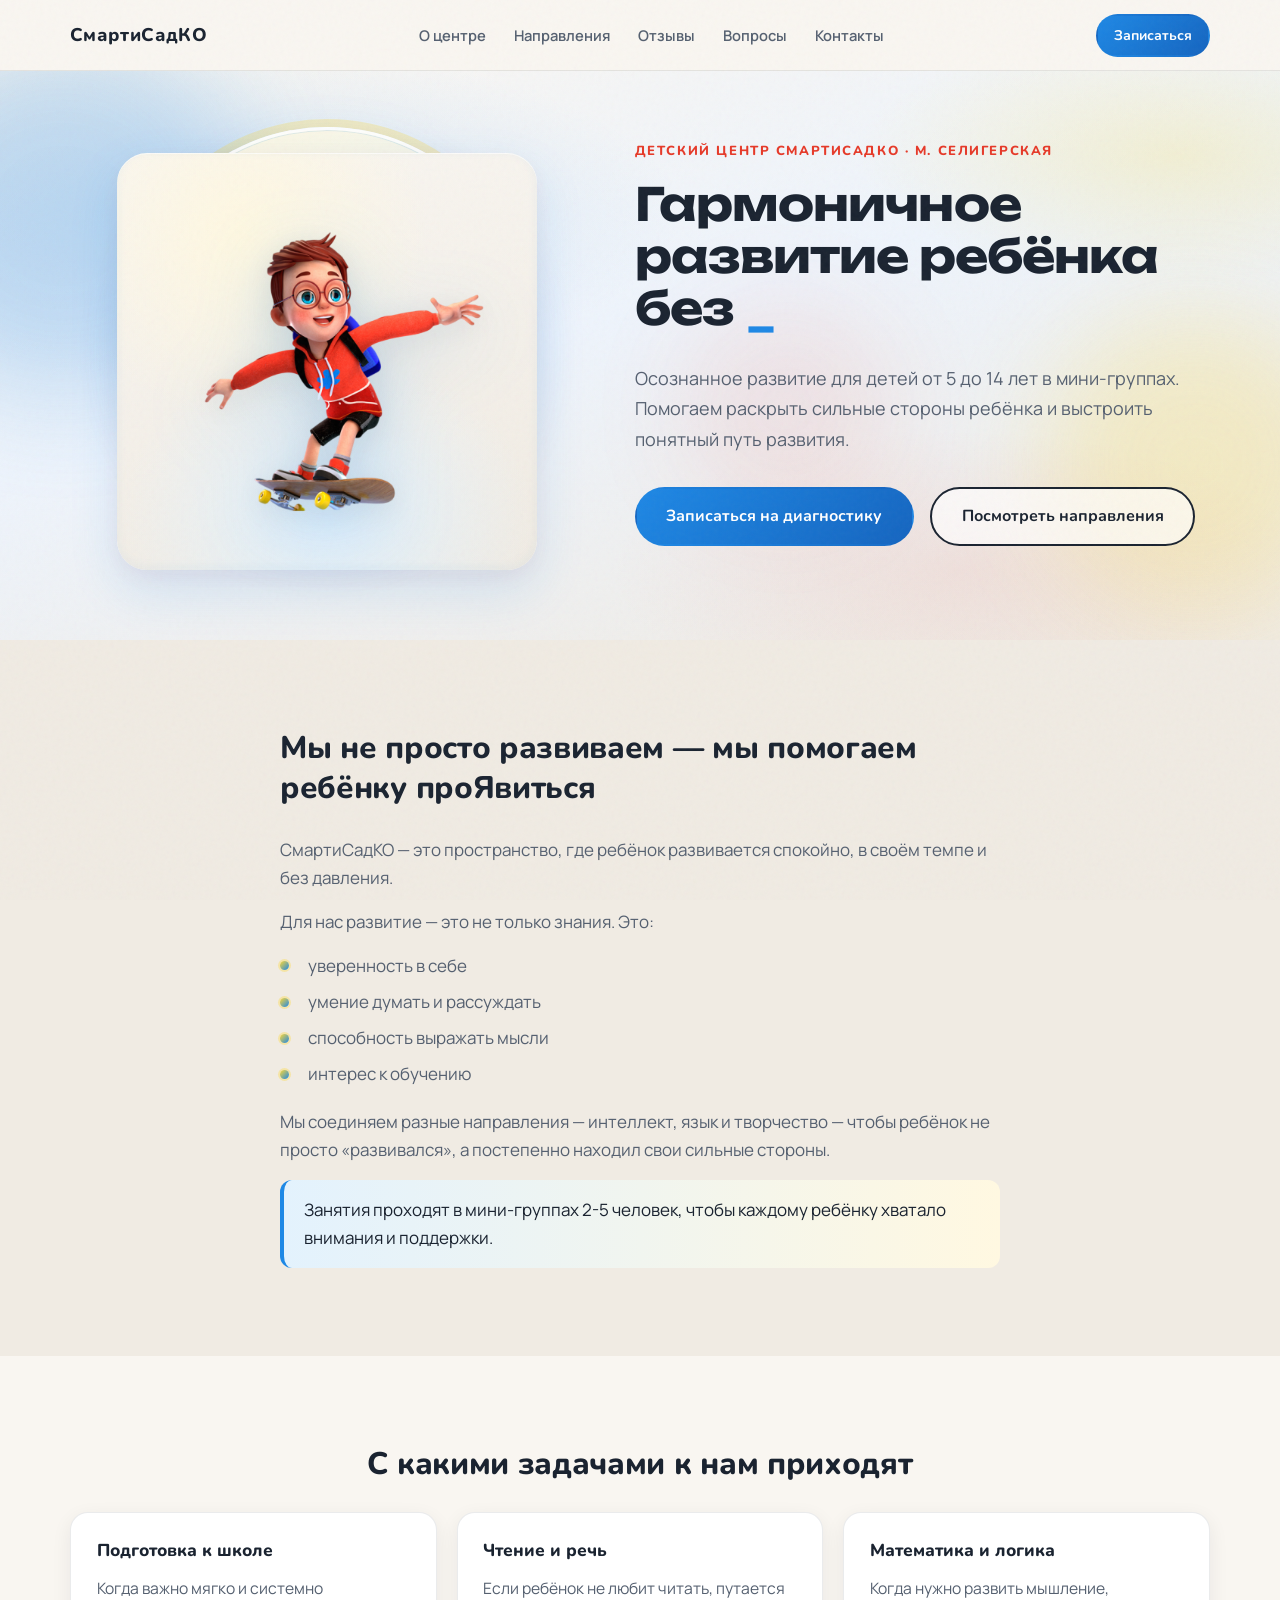
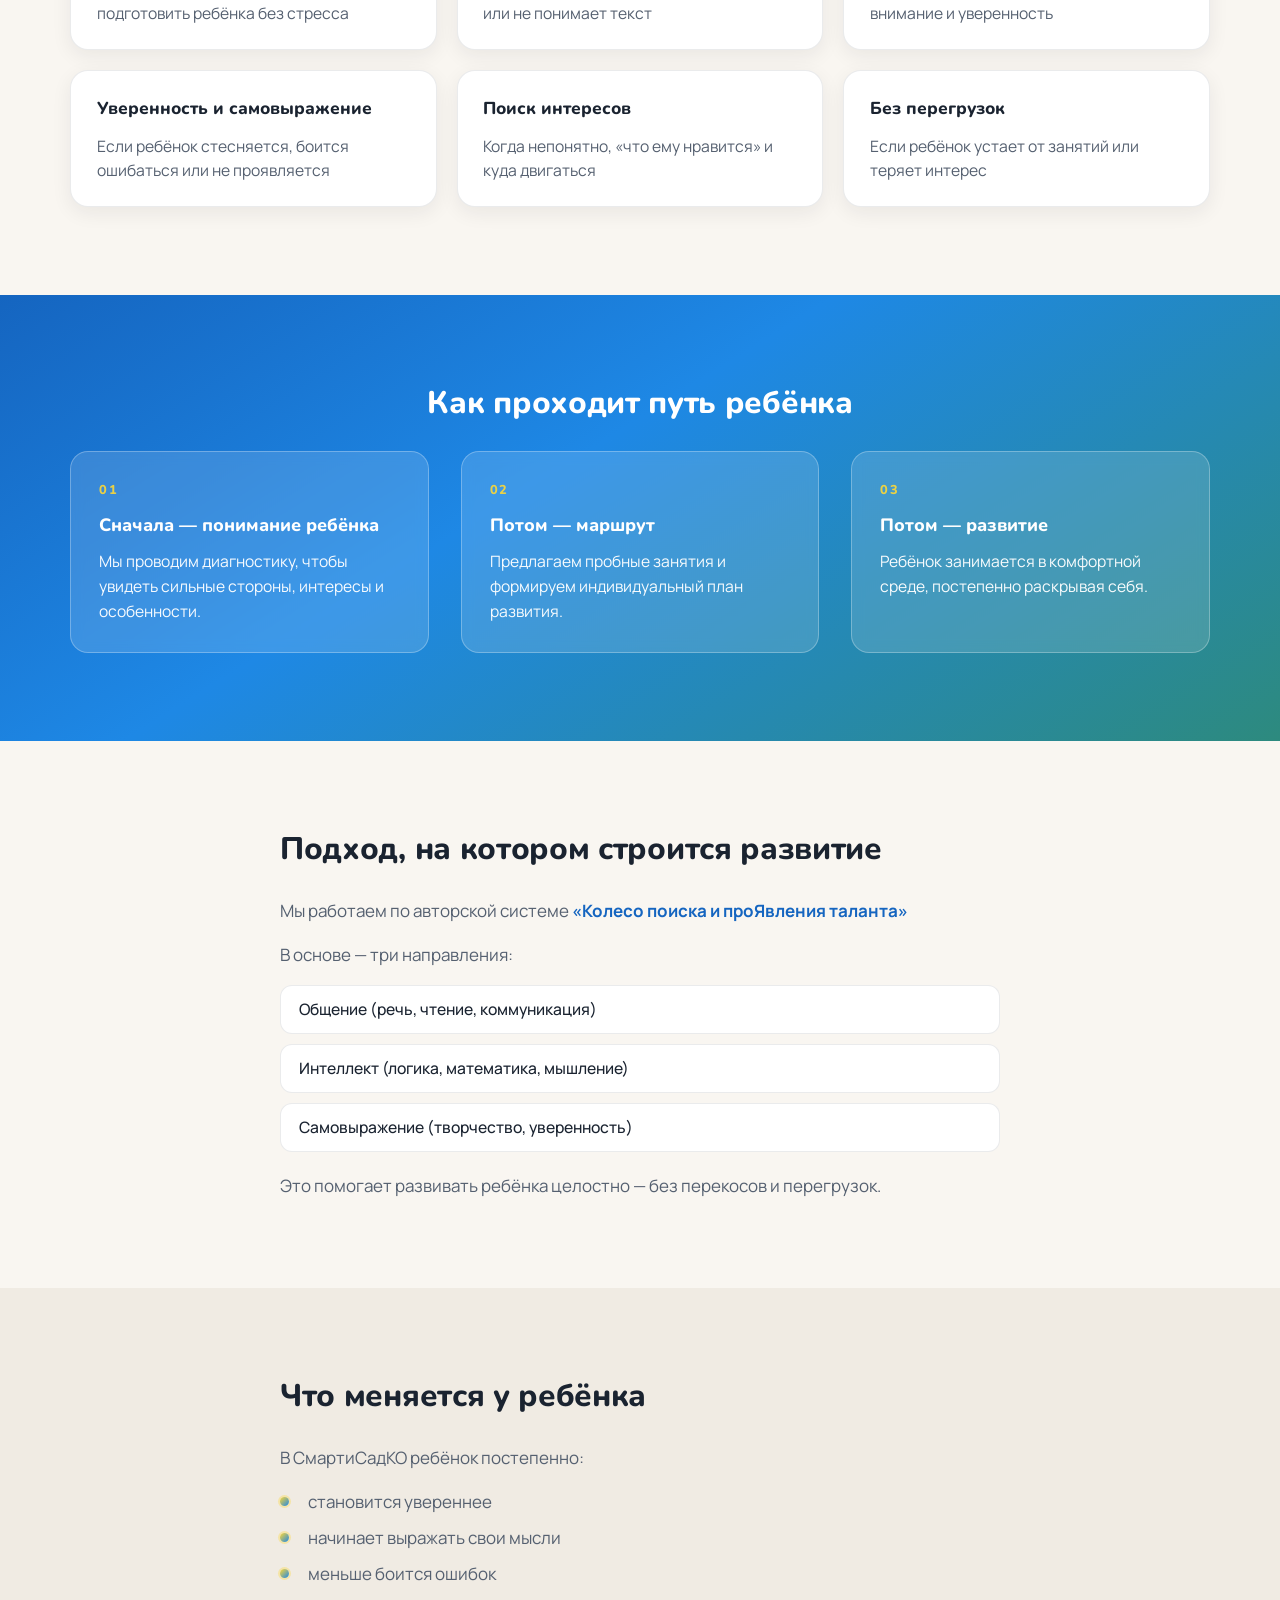
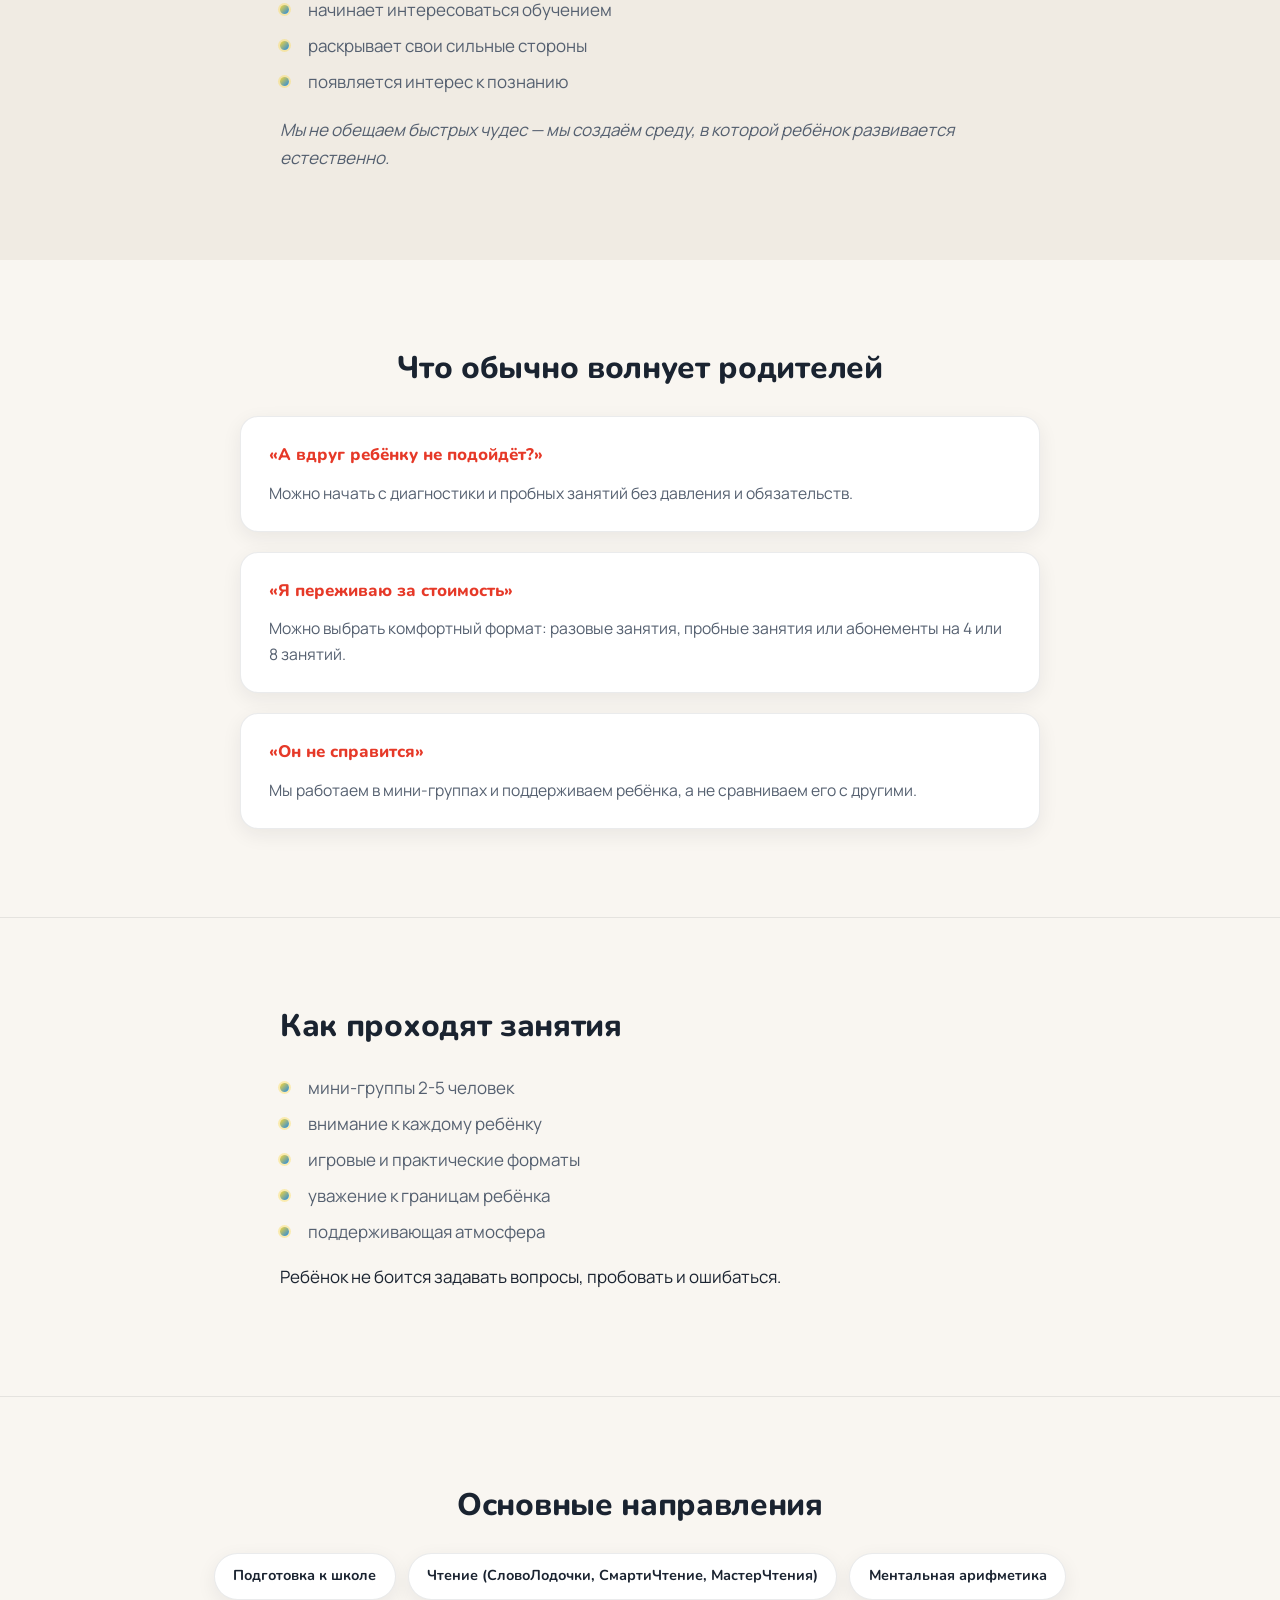
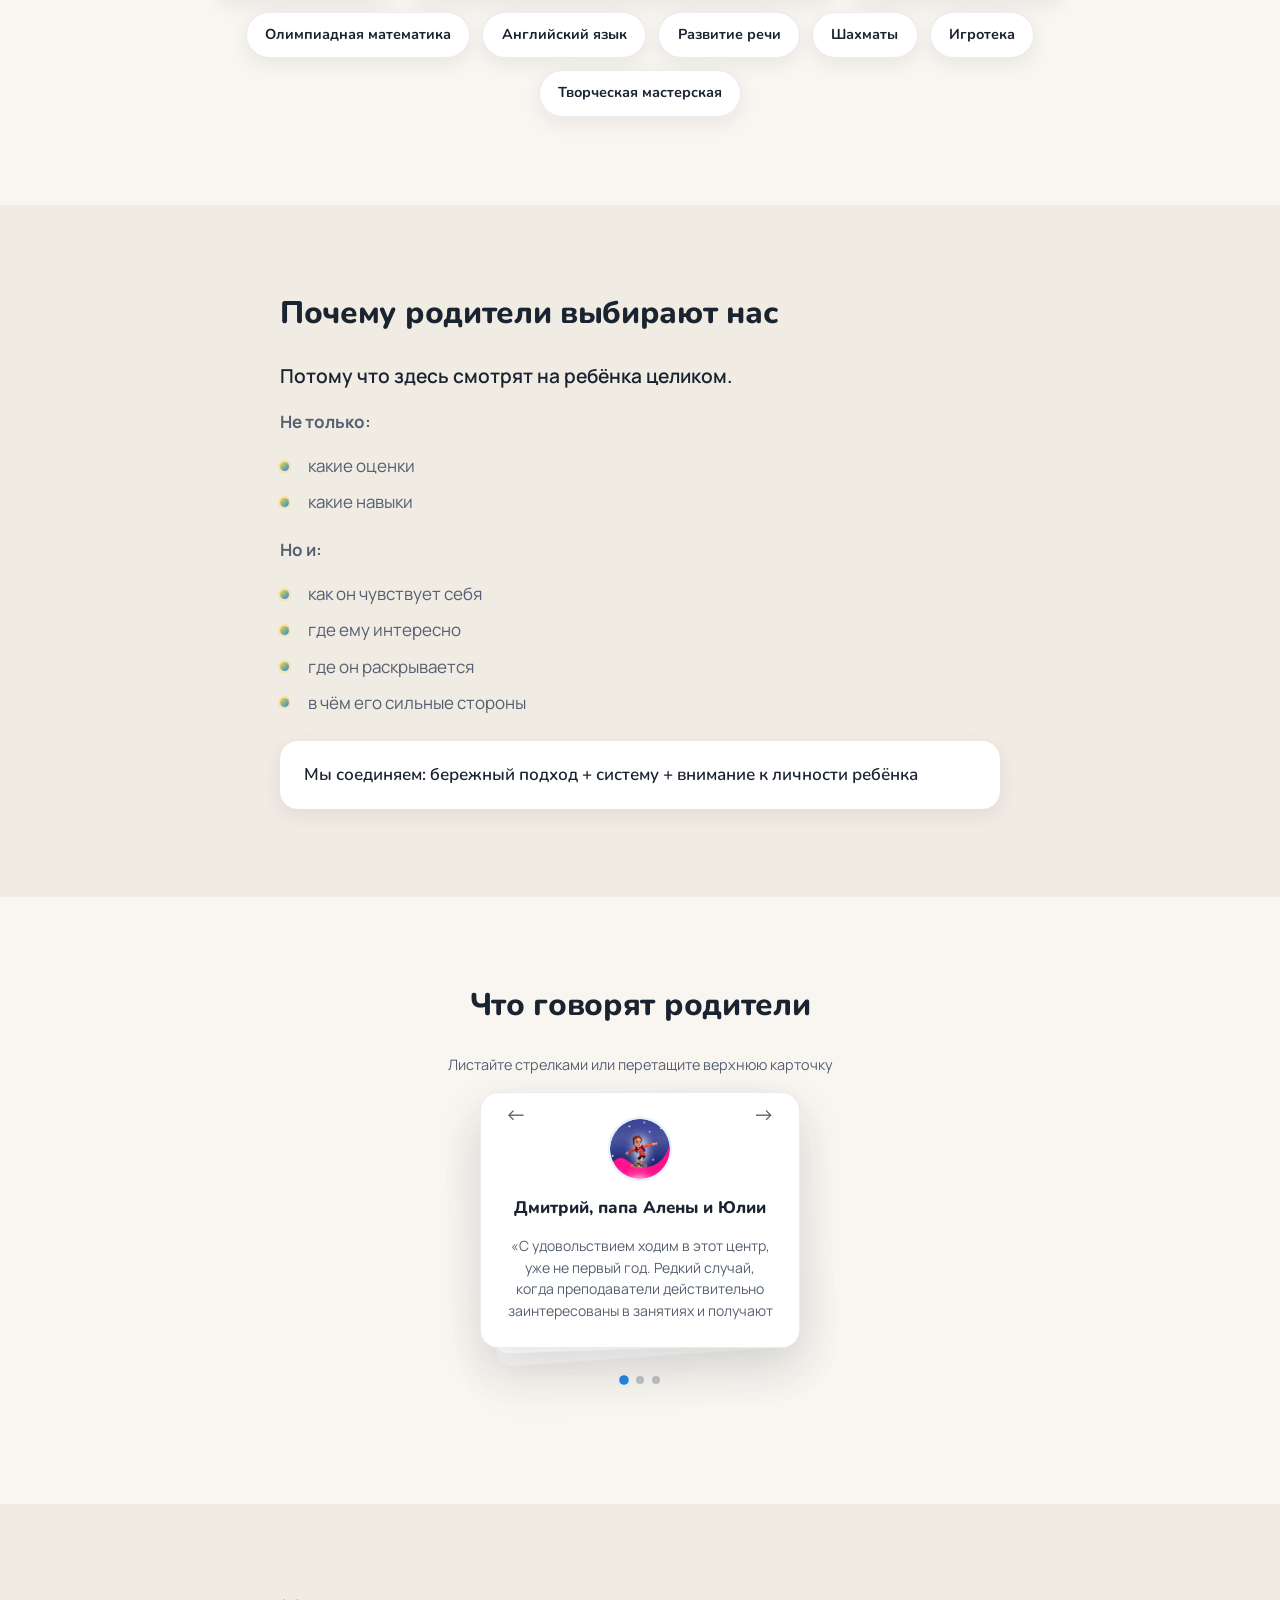
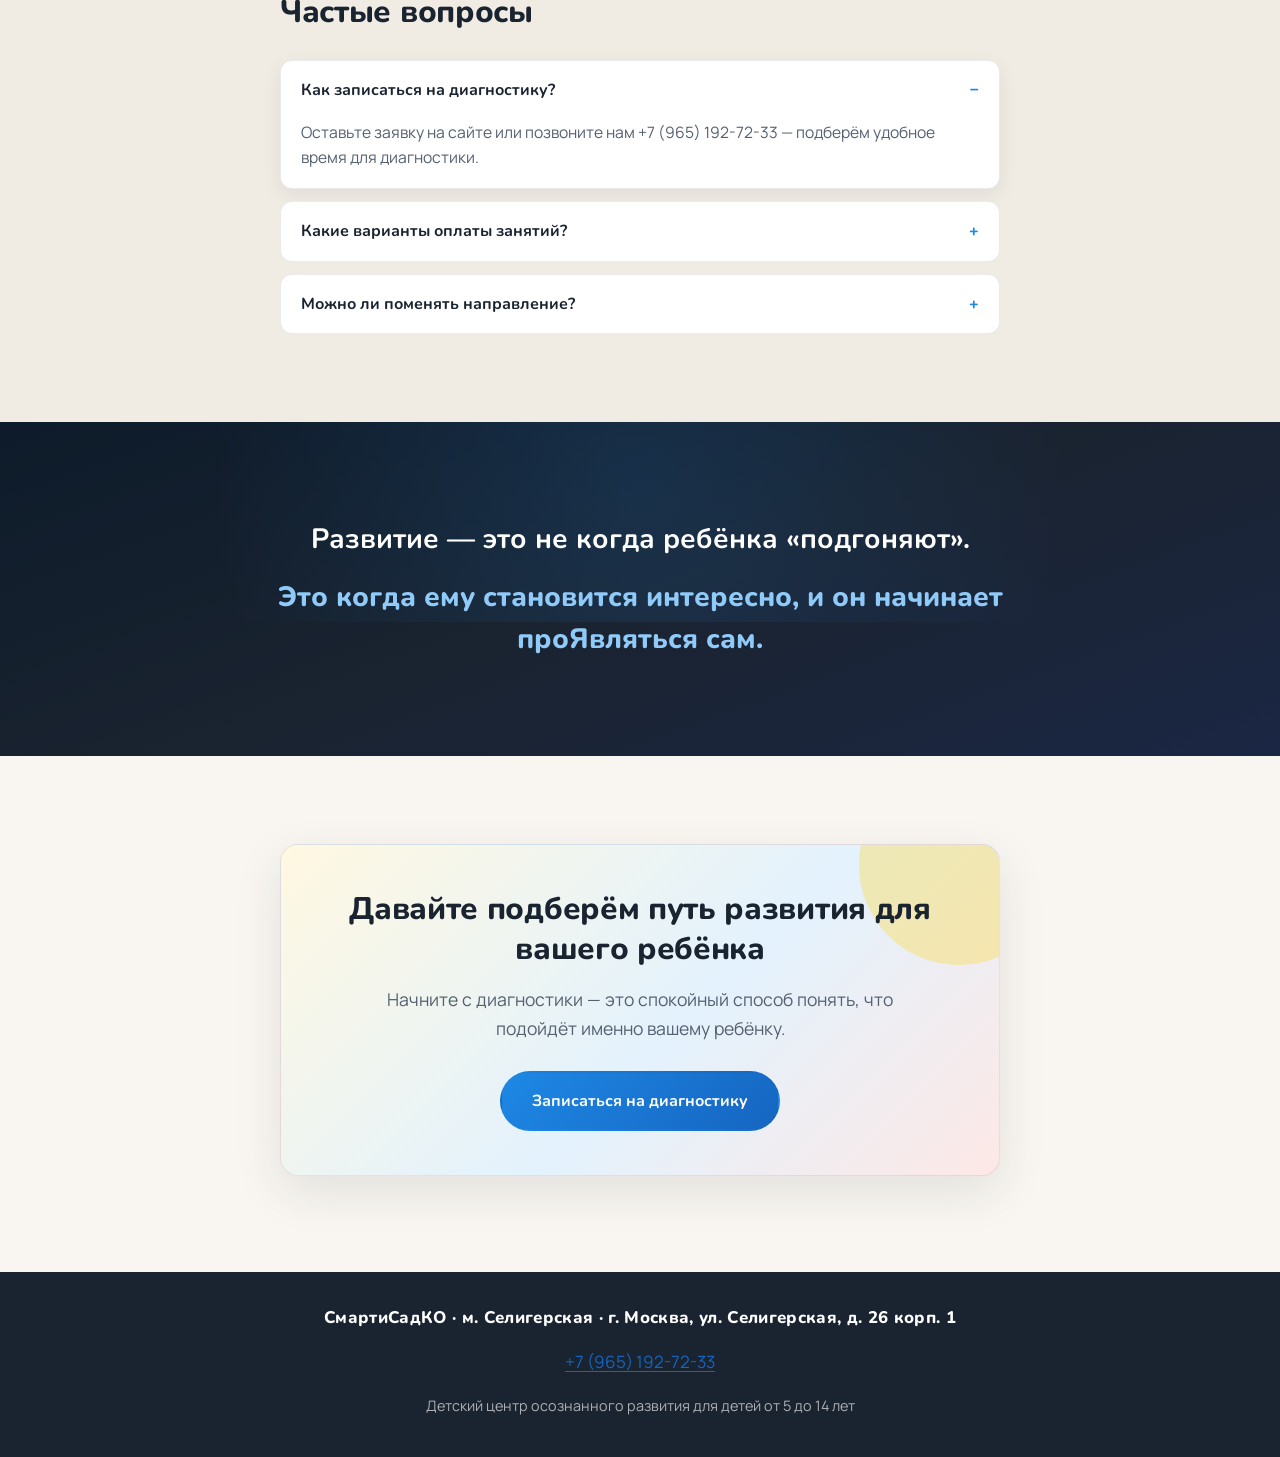
==== index.html @ d65b2297 "убрала курсор, заменила группы 2-5, дети 5-14, бегущую строку, доб телефон" ====
<!DOCTYPE html>
<html lang="ru">
<head>
  <meta charset="UTF-8">
  <meta name="viewport" content="width=device-width, initial-scale=1.0">
  <title>СмартиСадКО — детский центр м. Селигерская +7 (965) 192-72-33</title>
  <meta name="description" content="Гармоничное развитие ребёнка без перегрузок. Детский центр СмартиСадКО для детей от 5 до 14 лет.">
  <link rel="preconnect" href="https://fonts.googleapis.com">
  <link rel="preconnect" href="https://fonts.gstatic.com" crossorigin>
  <link href="https://fonts.googleapis.com/css2?family=Manrope:wght@400;500;600;700&family=Nunito:wght@600;700;800&family=Unbounded:wght@500;600;700&display=swap" rel="stylesheet">
  <link rel="stylesheet" href="styles.css">
</head>
<body>
  <header class="site-header">
    <div class="container header-inner">
      <a class="logo" href="#">СмартиСадКО</a>
      <nav class="nav" aria-label="Основная навигация">
        <a href="#about">О центре</a>
        <a href="#directions">Направления</a>
        <a href="#reviews">Отзывы</a>
        <a href="#faq">Вопросы</a>
        <a href="#contacts">Контакты</a>
      </nav>
      <a class="btn btn--small btn--primary" href="#cta">Записаться</a>
    </div>
  </header>

  <main>
    <!-- 1. Первый экран -->
    <section class="hero" id="top">
      <div class="hero__bg" aria-hidden="true">
        <span class="hero__mesh"></span>
        <span class="hero__blob hero__blob--1"></span>
        <span class="hero__blob hero__blob--2"></span>
        <span class="hero__blob hero__blob--3"></span>
      </div>
      <div class="container hero__grid">
        <div class="hero__content">
          <p class="eyebrow hero__anim" data-anim style="--d: 0ms">Детский центр СмартиСадКО · м. Селигерская</p>
          <h1
            class="hero__title"
            aria-label="Гармоничное развитие ребёнка без перегрузок. Осознанное развитие для детей в мини-группах.">
            <span id="hero-typewriter" class="text-type" aria-hidden="true"></span><span
              id="hero-typewriter-cursor"
              class="text-type__cursor"
              aria-hidden="true">_</span>
            <noscript>Гармоничное развитие ребёнка без перегрузок</noscript>
          </h1>
          <p class="hero__lead hero__anim" data-anim style="--d: 180ms">Осознанное развитие для детей от 5 до 14 лет в мини-группах.<br>Помогаем раскрыть сильные стороны ребёнка и выстроить понятный путь развития.</p>
          <div class="hero__actions hero__anim" data-anim style="--d: 270ms">
            <a class="btn btn--primary btn--large" href="#cta">Записаться на диагностику</a>
            <a class="btn btn--outline btn--large" href="#directions">Посмотреть направления</a>
          </div>
        </div>
        <figure class="hero__figure" aria-label="Персонаж СмартиСадКО">
          <div class="hero__figure-ring" aria-hidden="true"></div>
          <div class="hero__figure-inner">
            <div class="hero__img-shell">
              <img
                class="hero__img hero__img--photoroom"
                src="Frame 143-Photoroom.png"
                alt="СмартиСадКО: персонаж на скейтборде"
                width="1024"
                height="1024"
                loading="eager"
                decoding="async">
            </div>
          </div>
        </figure>
      </div>
    </section>

    <!-- 2. О центре -->
    <section class="section section--soft reveal" id="about" data-reveal>
      <div class="container narrow">
        <h2 class="section__title">Мы не просто развиваем — мы помогаем ребёнку проЯвиться</h2>
        <div class="prose">
          <p>СмартиСадКО — это пространство, где ребёнок развивается спокойно, в своём темпе и без давления.</p>
          <p>Для нас развитие — это не только знания. Это:</p>
          <ul class="list-check">
            <li>уверенность в себе</li>
            <li>умение думать и рассуждать</li>
            <li>способность выражать мысли</li>
            <li>интерес к обучению</li>
          </ul>
          <p>Мы соединяем разные направления — интеллект, язык и творчество — чтобы ребёнок не просто «развивался», а постепенно находил свои сильные стороны.</p>
          <p class="highlight-line">Занятия проходят в мини-группах 2-5 человек, чтобы каждому ребёнку хватало внимания и поддержки.</p>
        </div>
      </div>
    </section>

    <!-- 3. С чем помогаем -->
    <section class="section reveal" id="help" data-reveal>
      <div class="container">
        <h2 class="section__title section__title--center">С какими задачами к нам приходят</h2>
        <div class="cards-grid">
          <article class="card">
            <h3 class="card__title">Подготовка к школе</h3>
            <p class="card__text">Когда важно мягко и системно подготовить ребёнка без стресса</p>
          </article>
          <article class="card">
            <h3 class="card__title">Чтение и речь</h3>
            <p class="card__text">Если ребёнок не любит читать, путается или не понимает текст</p>
          </article>
          <article class="card">
            <h3 class="card__title">Математика и логика</h3>
            <p class="card__text">Когда нужно развить мышление, внимание и уверенность</p>
          </article>
          <article class="card">
            <h3 class="card__title">Уверенность и самовыражение</h3>
            <p class="card__text">Если ребёнок стесняется, боится ошибаться или не проявляется</p>
          </article>
          <article class="card">
            <h3 class="card__title">Поиск интересов</h3>
            <p class="card__text">Когда непонятно, «что ему нравится» и куда двигаться</p>
          </article>
          <article class="card">
            <h3 class="card__title">Без перегрузок</h3>
            <p class="card__text">Если ребёнок устает от занятий или теряет интерес</p>
          </article>
        </div>
      </div>
    </section>

    <!-- 4. Как работаем -->
    <section class="section section--accent reveal" id="process" data-reveal>
      <div class="container">
        <h2 class="section__title section__title--center section__title--light">Как проходит путь ребёнка</h2>
        <ol class="steps">
          <li class="step">
            <span class="step__num">01</span>
            <h3 class="step__title">Сначала — понимание ребёнка</h3>
            <p class="step__text">Мы проводим диагностику, чтобы увидеть сильные стороны, интересы и особенности.</p>
          </li>
          <li class="step">
            <span class="step__num">02</span>
            <h3 class="step__title">Потом — маршрут</h3>
            <p class="step__text">Предлагаем пробные занятия и формируем индивидуальный план развития.</p>
          </li>
          <li class="step">
            <span class="step__num">03</span>
            <h3 class="step__title">Потом — развитие</h3>
            <p class="step__text">Ребёнок занимается в комфортной среде, постепенно раскрывая себя.</p>
          </li>
        </ol>
      </div>
    </section>

    <!-- 5. Метод -->
    <section class="section reveal" id="method" data-reveal>
      <div class="container narrow">
        <h2 class="section__title">Подход, на котором строится развитие</h2>
        <div class="prose">
          <p>Мы работаем по авторской системе <strong class="brand-term">«Колесо поиска и проЯвления таланта»</strong></p>
          <p>В основе — три направления:</p>
          <ul class="list-pill">
            <li>Общение (речь, чтение, коммуникация)</li>
            <li>Интеллект (логика, математика, мышление)</li>
            <li>Самовыражение (творчество, уверенность)</li>
          </ul>
          <p>Это помогает развивать ребёнка целостно — без перекосов и перегрузок.</p>
        </div>
      </div>
    </section>

    <!-- 6. Результаты -->
    <section class="section section--soft reveal" id="results" data-reveal>
      <div class="container narrow">
        <h2 class="section__title">Что меняется у ребёнка</h2>
        <div class="prose">
          <p>В СмартиСадКО ребёнок постепенно:</p>
          <ul class="list-check">
            <li>становится увереннее</li>
            <li>начинает выражать свои мысли</li>
            <li>меньше боится ошибок</li>
            <li>начинает интересоваться обучением</li>
            <li>раскрывает свои сильные стороны</li>
            <li>появляется интерес к познанию</li>
          </ul>
          <p class="muted">Мы не обещаем быстрых чудес — мы создаём среду, в которой ребёнок развивается естественно.</p>
        </div>
      </div>
    </section>

    <!-- 7. Сомнения -->
    <section class="section reveal" id="doubts" data-reveal>
      <div class="container">
        <h2 class="section__title section__title--center">Что обычно волнует родителей</h2>
        <div class="qa-grid">
          <div class="qa-item">
            <h3 class="qa-item__q">«А вдруг ребёнку не подойдёт?»</h3>
            <p class="qa-item__a">Можно начать с диагностики и пробных занятий без давления и обязательств.</p>
          </div>
          <div class="qa-item">
            <h3 class="qa-item__q">«Я переживаю за стоимость»</h3>
            <p class="qa-item__a">Можно выбрать комфортный формат: разовые занятия, пробные занятия или абонементы на 4 или 8 занятий.</p>
          </div>
          <div class="qa-item">
            <h3 class="qa-item__q">«Он не справится»</h3>
            <p class="qa-item__a">Мы работаем в мини-группах и поддерживаем ребёнка, а не сравниваем его с другими.</p>
          </div>
        </div>
      </div>
    </section>

    <!-- 8. Формат занятий -->
    <section class="section section--bordered reveal" id="format" data-reveal>
      <div class="container narrow">
        <h2 class="section__title">Как проходят занятия</h2>
        <ul class="list-check list-check--inline">
          <li>мини-группы 2-5 человек</li>
          <li>внимание к каждому ребёнку</li>
          <li>игровые и практические форматы</li>
          <li>уважение к границам ребёнка</li>
          <li>поддерживающая атмосфера</li>
        </ul>
        <p class="prose">Ребёнок не боится задавать вопросы, пробовать и ошибаться.</p>
      </div>
    </section>

    <!-- 9. Направления -->
    <section class="section reveal" id="directions" data-reveal>
      <div class="container">
        <h2 class="section__title section__title--center">Основные направления</h2>
        <div class="tags-grid">
          <button type="button" class="tag" data-direction="prep-school">Подготовка к школе</button>
          <button type="button" class="tag" data-direction="reading">Чтение (СловоЛодочки, СмартиЧтение, МастерЧтения)</button>
          <button type="button" class="tag" data-direction="mental-math">Ментальная арифметика</button>
          <button type="button" class="tag" data-direction="olympiad-math">Олимпиадная математика</button>
          <button type="button" class="tag" data-direction="english">Английский язык</button>
          <button type="button" class="tag" data-direction="speech">Развитие речи</button>
          <button type="button" class="tag" data-direction="chess">Шахматы</button>
          <button type="button" class="tag" data-direction="games">Игротека</button>
          <button type="button" class="tag" data-direction="creative">Творческая мастерская</button>
        </div>
      </div>
    </section>

    <!-- 10. Почему мы -->
    <section class="section section--soft reveal" id="why" data-reveal>
      <div class="container narrow">
        <h2 class="section__title">Почему родители выбирают нас</h2>
        <div class="prose">
          <p class="lead">Потому что здесь смотрят на ребёнка целиком.</p>
          <p><strong>Не только:</strong></p>
          <ul class="list-check">
            <li>какие оценки</li>
            <li>какие навыки</li>
          </ul>
          <p><strong>Но и:</strong></p>
          <ul class="list-check">
            <li>как он чувствует себя</li>
            <li>где ему интересно</li>
            <li>где он раскрывается</li>
            <li>в чём его сильные стороны</li>
          </ul>
          <p class="highlight-box">Мы соединяем: бережный подход + систему + внимание к личности ребёнка</p>
        </div>
      </div>
    </section>

    <!-- 11. Отзывы (карусель в стиле TestimonialCarousel) -->
    <section class="section reveal" id="reviews" data-reveal>
      <div class="container">
        <h2 class="section__title section__title--center">Что говорят родители</h2>
        <div class="tc-root" data-reviews-carousel></div>
      </div>
    </section>

    <!-- 12. FAQ -->
    <section class="section section--soft reveal" id="faq" data-reveal>
      <div class="container narrow">
        <h2 class="section__title">Частые вопросы</h2>
        <div class="faq-list">
          <details class="faq-item" open>
            <summary class="faq-item__q">Как записаться на диагностику?</summary>
            <p class="faq-item__a">Оставьте заявку на сайте или позвоните нам +7 (965) 192-72-33 — подберём удобное время для диагностики.</p>
          </details>
          <details class="faq-item">
            <summary class="faq-item__q">Какие варианты оплаты занятий?</summary>
            <p class="faq-item__a">Мы предлагаем гибкие варианты оплаты: абонементы на 4 или 8 занятий, пробные занятия и разовые уроки. Вы можете выбрать тот формат, который подходит именно вам.</p>
          </details>
          <details class="faq-item">
            <summary class="faq-item__q">Можно ли поменять направление?</summary>
            <p class="faq-item__a">Да, мы корректируем маршрут по мере развития ребёнка.</p>
          </details>
        </div>
      </div>
    </section>

    <!-- 13. Манифест -->
    <section class="manifest reveal" aria-labelledby="manifest-title" data-reveal>
      <div class="container manifest__inner">
        <p id="manifest-title" class="manifest__text">Развитие — это не когда ребёнка «подгоняют».<br><span class="manifest__accent">Это когда ему становится интересно, и он начинает проЯвляться сам.</span></p>
      </div>
    </section>

    <!-- 14. Финальный CTA -->
    <section class="section cta-section reveal" id="cta" data-reveal>
      <div class="container narrow cta-section__box">
        <h2 class="section__title">Давайте подберём путь развития для вашего ребёнка</h2>
        <p class="cta-section__text">Начните с диагностики — это спокойный способ понять, что подойдёт именно вашему ребёнку.</p>
        <a class="btn btn--primary btn--large" href="#top">Записаться на диагностику</a>
      </div>
    </section>
  </main>

  <div id="direction-modal" class="direction-modal" hidden aria-hidden="true">
    <div class="direction-modal__backdrop" data-direction-modal-backdrop tabindex="-1" aria-hidden="true"></div>
    <div class="direction-modal__panel" role="dialog" aria-modal="true" aria-labelledby="direction-modal-title">
      <button type="button" class="direction-modal__close" data-direction-modal-close aria-label="Закрыть">&times;</button>
      <h3 id="direction-modal-title" class="direction-modal__title" data-direction-modal-title></h3>
      <div class="direction-modal__body" data-direction-modal-body></div>
    </div>
  </div>

  <footer class="site-footer" id="contacts">
    <div class="container footer-inner">
      <p class="footer__brand">СмартиСадКО · м. Селигерская · г. Москва, ул. Селигерская, д. 26 корп. 1</p>
      <p class="footer__phone"><a href="tel:+79651927233">+7 (965) 192-72-33</a></p>
      <p class="footer__note">Детский центр осознанного развития для детей от 5 до 14 лет</p>
    </div>
  </footer>
  <script src="typewriter.js" defer></script>
  <script src="main.js" defer></script>
  <script src="testimonial-carousel.js" defer></script>
  <script src="directions-modal.js" defer></script>
</body>
</html>
---- styles.css ----
/* СмартиСадКО — стили лендинга (палитра и характер иллюстрации бренда) */

:root {
  --bg: #f9f6f1;
  --bg-soft: #f0ebe3;
  --bg-card: #ffffff;
  --ink: #1a2330;
  --ink-muted: #556070;
  /* Иллюстрация: худи, кеды */
  --brand-red: #e63928;
  --brand-red-soft: #fde8e6;
  /* Рюкзак, акценты */
  --brand-blue: #1e88e5;
  --brand-blue-dark: #1565c0;
  --brand-blue-soft: #e3f2fd;
  /* Колёса скейтборда */
  --brand-yellow: #fdd835;
  --brand-yellow-soft: #fff8e1;
  /* Сохраняем «спокойный» акцент текста + CTA */
  --accent: var(--brand-blue);
  --accent-dark: var(--brand-blue-dark);
  --accent-light: var(--brand-blue-soft);
  --coral: var(--brand-red);
  --coral-soft: var(--brand-red-soft);
  --border: rgba(26, 35, 48, 0.09);
  --shadow: 0 16px 48px rgba(26, 35, 48, 0.1);
  --shadow-sm: 0 6px 20px rgba(26, 35, 48, 0.07);
  --shadow-hero-img: 0 24px 60px rgba(30, 136, 229, 0.18), 0 8px 24px rgba(230, 57, 40, 0.08);
  --radius: 18px;
  --radius-sm: 12px;
  --radius-pill: 999px;
  --font: "Manrope", system-ui, sans-serif;
  /* Все заголовки кроме главного h1 — в духе округлого лого SMARTY KIDS */
  --font-heading: "Nunito", var(--font);
  /* Главный заголовок первого экрана — без изменений по семейству */
  --font-hero-title: "Unbounded", var(--font);
  --container: 1140px;
  --narrow: 720px;
}

*,
*::before,
*::after {
  box-sizing: border-box;
}

html {
  scroll-behavior: smooth;
}

body {
  margin: 0;
  font-family: var(--font);
  font-size: 1.0625rem;
  line-height: 1.65;
  color: var(--ink);
  background: var(--bg);
  position: relative;
}

/* Лёгкая зернистость — атмосфера, не «плоский» фон */
body::before {
  content: "";
  position: fixed;
  inset: 0;
  pointer-events: none;
  z-index: 9999;
  opacity: 0.035;
  background-image: url("data:image/svg+xml,%3Csvg viewBox='0 0 256 256' xmlns='http://www.w3.org/2000/svg'%3E%3Cfilter id='n'%3E%3CfeTurbulence type='fractalNoise' baseFrequency='0.85' numOctaves='4' stitchTiles='stitch'/%3E%3C/filter%3E%3Crect width='100%25' height='100%25' filter='url(%23n)'/%3E%3C/svg%3E");
}

img {
  max-width: 100%;
  height: auto;
}

a {
  color: var(--accent-dark);
  text-decoration-thickness: 1px;
  text-underline-offset: 3px;
}

a:hover {
  color: var(--brand-red);
}

.container {
  width: min(100% - 2.5rem, var(--container));
  margin-inline: auto;
}

.narrow {
  max-width: var(--narrow);
  margin-inline: auto;
}

/* ---------- Header ---------- */
.site-header {
  position: sticky;
  top: 0;
  z-index: 100;
  background: rgba(249, 246, 241, 0.88);
  backdrop-filter: blur(12px);
  border-bottom: 1px solid var(--border);
  transition: box-shadow 0.35s ease, background 0.35s ease;
}

.header-inner {
  display: flex;
  align-items: center;
  justify-content: space-between;
  gap: 1rem;
  padding: 0.85rem 0;
  flex-wrap: wrap;
}

.logo {
  font-family: var(--font-heading);
  font-weight: 800;
  font-size: 1.15rem;
  letter-spacing: 0.02em;
  color: var(--ink);
  text-decoration: none;
  transition: color 0.2s, transform 0.2s;
}

.logo:hover {
  color: var(--brand-blue);
  transform: translateY(-1px);
}

.nav {
  display: flex;
  gap: 1.25rem 1.75rem;
  flex-wrap: wrap;
  justify-content: center;
}

.nav a {
  color: var(--ink-muted);
  text-decoration: none;
  font-weight: 600;
  font-size: 0.92rem;
  transition: color 0.2s;
}

.nav a:hover {
  color: var(--brand-blue);
}

/* ---------- Buttons ---------- */
.btn {
  display: inline-flex;
  align-items: center;
  justify-content: center;
  padding: 0.65rem 1.35rem;
  font-family: var(--font-heading);
  font-weight: 700;
  font-size: 0.95rem;
  border-radius: var(--radius-pill);
  border: 2px solid transparent;
  cursor: pointer;
  text-decoration: none;
  transition: background 0.25s, color 0.25s, border-color 0.25s, transform 0.2s, box-shadow 0.25s;
}

.btn:hover {
  transform: translateY(-2px);
  box-shadow: 0 8px 24px rgba(30, 136, 229, 0.25);
}

.btn--small {
  padding: 0.5rem 1rem;
  font-size: 0.875rem;
}

.btn--large {
  padding: 0.92rem 1.85rem;
  font-size: 1rem;
}

.btn--primary {
  background: linear-gradient(135deg, var(--brand-blue) 0%, var(--brand-blue-dark) 100%);
  color: #fff;
  border-color: transparent;
}

.btn--primary:hover {
  background: linear-gradient(135deg, var(--brand-blue-dark) 0%, #0d47a1 100%);
  color: #fff;
  box-shadow: 0 10px 28px rgba(21, 101, 192, 0.35);
}

.btn--outline {
  background: rgba(255, 255, 255, 0.65);
  color: var(--ink);
  border-color: var(--ink);
}

.btn--outline:hover {
  background: var(--brand-red);
  color: #fff;
  border-color: var(--brand-red);
  box-shadow: 0 8px 24px rgba(230, 57, 40, 0.3);
}

/* ---------- Hero ---------- */
.hero {
  position: relative;
  padding: clamp(2.5rem, 6vw, 4rem) 0 clamp(3rem, 8vw, 5.5rem);
  overflow: hidden;
}

.hero__bg {
  position: absolute;
  inset: 0;
  z-index: 0;
  background: linear-gradient(165deg, var(--bg) 0%, #eef4fc 45%, var(--bg-soft) 100%);
}

.hero__mesh {
  position: absolute;
  inset: 0;
  background:
    radial-gradient(ellipse 70% 55% at 15% 25%, rgba(30, 136, 229, 0.14), transparent 55%),
    radial-gradient(ellipse 50% 45% at 92% 15%, rgba(253, 216, 53, 0.2), transparent 50%),
    radial-gradient(ellipse 55% 50% at 75% 88%, rgba(230, 57, 40, 0.08), transparent 50%);
}

.hero__blob {
  position: absolute;
  border-radius: 50%;
  filter: blur(50px);
  opacity: 0.55;
  animation: blobDrift 18s ease-in-out infinite;
}

.hero__blob--1 {
  width: min(55vw, 380px);
  height: min(55vw, 380px);
  background: rgba(30, 136, 229, 0.35);
  top: -8%;
  left: -10%;
  animation-delay: 0s;
}

.hero__blob--2 {
  width: min(45vw, 300px);
  height: min(45vw, 300px);
  background: rgba(253, 216, 53, 0.4);
  bottom: 5%;
  right: -5%;
  animation-delay: -6s;
}

.hero__blob--3 {
  width: min(35vw, 220px);
  height: min(35vw, 220px);
  background: rgba(230, 57, 40, 0.15);
  top: 40%;
  right: 30%;
  animation-delay: -12s;
}

.hero__grid {
  position: relative;
  z-index: 1;
  display: grid;
  grid-template-columns: minmax(240px, 1fr) minmax(0, 1.12fr);
  grid-template-areas: "visual content";
  align-items: center;
  gap: clamp(1.25rem, 4vw, 3.5rem);
}

.hero__content {
  grid-area: content;
  min-width: 0;
}

.hero__figure {
  grid-area: visual;
  margin: 0;
  position: relative;
  display: flex;
  align-items: flex-end;
  justify-content: center;
  opacity: 0;
  transform: translateX(-36px);
  animation: heroFigureEnter 1s cubic-bezier(0.22, 1, 0.36, 1) forwards;
  animation-delay: 0.12s;
}

.hero__figure-ring {
  position: absolute;
  width: min(92%, 400px);
  aspect-ratio: 1;
  border-radius: 50%;
  background: linear-gradient(145deg, var(--brand-yellow-soft), var(--brand-blue-soft));
  border: 3px solid rgba(255, 255, 255, 0.85);
  box-shadow:
    inset 0 0 0 1px rgba(30, 136, 229, 0.12),
    0 0 0 8px rgba(253, 216, 53, 0.25),
    var(--shadow-hero-img);
  bottom: 6%;
  left: 50%;
  transform: translateX(-50%);
  animation: ringPulse 5s ease-in-out infinite;
}

.hero__figure-inner {
  position: relative;
  z-index: 1;
  width: min(100%, 420px);
  transform: translateY(var(--hero-parallax, 0px));
  transition: transform 0.15s ease-out;
}

/* Обработка чёрного фона Photoroom: смешивание с фоном «оболочки» */
.hero__img-shell {
  position: relative;
  border-radius: clamp(18px, 4vw, 30px);
  background:
    radial-gradient(ellipse 85% 70% at 50% 88%, var(--brand-blue-soft) 0%, transparent 58%),
    radial-gradient(circle at 30% 20%, var(--brand-yellow-soft) 0%, transparent 42%),
    linear-gradient(165deg, var(--bg) 0%, var(--bg-soft) 100%);
  padding: 0.5rem 0.35rem 0;
  box-shadow:
    inset 0 1px 0 rgba(255, 255, 255, 0.65),
    inset 0 -2px 12px rgba(30, 136, 229, 0.06),
    0 20px 50px rgba(30, 136, 229, 0.14),
    0 8px 24px rgba(230, 57, 40, 0.06);
  isolation: isolate;
  overflow: hidden;
}

.hero__img {
  display: block;
  width: 100%;
  height: auto;
  object-fit: contain;
  object-position: center bottom;
  filter: drop-shadow(0 12px 28px rgba(26, 35, 48, 0.12));
  animation: heroFloat 4.5s ease-in-out infinite;
  transition: transform 0.45s cubic-bezier(0.34, 1.56, 0.64, 1);
}

.hero__img--photoroom {
  filter: drop-shadow(0 18px 36px rgba(30, 136, 229, 0.22)) drop-shadow(0 6px 14px rgba(26, 35, 48, 0.08));
}

.hero__figure:hover .hero__img {
  transform: translateY(-12px) rotate(-2deg) scale(1.02);
}

.eyebrow {
  margin: 0 0 1rem;
  font-family: var(--font-heading);
  font-size: 0.82rem;
  font-weight: 800;
  letter-spacing: 0.12em;
  color: var(--brand-red);
  text-transform: uppercase;
}

/* Главный заголовок — только Unbounded; эффект печати в .text-type */
.hero__title {
  margin: 0 0 1.25rem;
  font-family: var(--font-hero-title);
  font-weight: 700;
  font-size: clamp(1.85rem, 4.5vw, 2.85rem);
  line-height: 1.14;
  letter-spacing: -0.02em;
  color: var(--ink);
  min-height: 3.6em;
}

.text-type {
  display: inline;
  white-space: pre-wrap;
  word-break: break-word;
  vertical-align: top;
}

.text-type__cursor {
  display: inline-block;
  margin-left: 0.12em;
  font-weight: 700;
  color: var(--brand-blue);
  animation: textTypeCursorBlink 0.5s ease-in-out infinite;
  vertical-align: baseline;
}

.text-type__cursor--hidden {
  visibility: hidden;
}

@keyframes textTypeCursorBlink {
  0%,
  45% {
    opacity: 1;
  }
  55%,
  100% {
    opacity: 0;
  }
}

.hero__lead {
  margin: 0 0 2rem;
  font-size: 1.125rem;
  color: var(--ink-muted);
  line-height: 1.7;
  max-width: 38rem;
}

.hero__actions {
  display: flex;
  flex-wrap: wrap;
  gap: 1rem;
}

/* Появление текста героя каскадом */
.hero__anim {
  opacity: 0;
  transform: translateY(22px);
  animation: heroStagger 0.75s cubic-bezier(0.22, 1, 0.36, 1) forwards;
  animation-delay: var(--d, 0ms);
}

/* ---------- Sections ---------- */
.section {
  padding: clamp(3.5rem, 7vw, 5.5rem) 0;
}

.section--soft {
  background: var(--bg-soft);
}

.section--accent {
  background: linear-gradient(148deg, #1565c0 0%, var(--brand-blue) 42%, #2d8a7e 100%);
  color: #fff;
}

.section--accent .section__title--light {
  color: #fff;
}

.section--bordered {
  border-top: 1px solid var(--border);
  border-bottom: 1px solid var(--border);
}

.section__title {
  margin: 0 0 1.75rem;
  font-family: var(--font-heading);
  font-weight: 800;
  font-size: clamp(1.45rem, 2.8vw, 1.95rem);
  line-height: 1.28;
  letter-spacing: -0.01em;
}

.section__title--center {
  text-align: center;
  max-width: 38rem;
  margin-left: auto;
  margin-right: auto;
}

.prose p {
  margin: 0 0 1rem;
  color: var(--ink-muted);
}

.prose p:last-child {
  margin-bottom: 0;
}

.prose .lead {
  font-size: 1.2rem;
  color: var(--ink);
  font-weight: 600;
}

.highlight-line {
  padding: 1rem 1.25rem;
  background: linear-gradient(90deg, var(--brand-blue-soft), var(--brand-yellow-soft));
  border-radius: var(--radius-sm);
  border-left: 4px solid var(--brand-blue);
  color: var(--ink) !important;
}

.brand-term {
  color: var(--brand-blue-dark);
  font-weight: 700;
}

.muted {
  font-style: italic;
  color: var(--ink-muted);
}

.highlight-box {
  margin-top: 1.5rem !important;
  padding: 1.25rem 1.5rem;
  background: var(--bg-card);
  border-radius: var(--radius);
  box-shadow: var(--shadow-sm);
  color: var(--ink) !important;
  font-weight: 600;
  font-family: var(--font-heading);
}

/* ---------- Scroll reveal ---------- */
.reveal {
  opacity: 0;
  transform: translateY(32px);
  transition:
    opacity 0.65s cubic-bezier(0.22, 1, 0.36, 1),
    transform 0.65s cubic-bezier(0.22, 1, 0.36, 1);
}

.reveal.is-visible {
  opacity: 1;
  transform: translateY(0);
}

.reveal.section--accent {
  transform: translateY(24px) scale(0.99);
}

.reveal.section--accent.is-visible {
  transform: translateY(0) scale(1);
}

/* ---------- Lists ---------- */
.list-check {
  margin: 0.5rem 0 1.25rem;
  padding: 0;
  list-style: none;
}

.list-check li {
  position: relative;
  padding-left: 1.75rem;
  margin-bottom: 0.5rem;
  color: var(--ink-muted);
}

.list-check li::before {
  content: "";
  position: absolute;
  left: 0;
  top: 0.55em;
  width: 9px;
  height: 9px;
  border-radius: 50%;
  background: linear-gradient(135deg, var(--brand-yellow), var(--brand-blue));
  box-shadow: 0 0 0 2px rgba(253, 216, 53, 0.35);
}

.list-check--inline {
  margin-bottom: 1rem;
}

.list-pill {
  margin: 0.75rem 0 1.25rem;
  padding: 0;
  list-style: none;
  display: flex;
  flex-direction: column;
  gap: 0.65rem;
}

.list-pill li {
  display: inline-block;
  padding: 0.65rem 1.1rem;
  background: var(--bg-card);
  border-radius: var(--radius-sm);
  border: 1px solid var(--border);
  color: var(--ink);
  font-size: 0.98rem;
  font-weight: 500;
  transition: border-color 0.2s, box-shadow 0.2s;
}

.list-pill li:hover {
  border-color: rgba(30, 136, 229, 0.35);
  box-shadow: var(--shadow-sm);
}

/* ---------- Cards ---------- */
.cards-grid {
  display: grid;
  grid-template-columns: repeat(auto-fill, minmax(280px, 1fr));
  gap: 1.25rem;
}

.card {
  padding: 1.5rem 1.6rem;
  background: var(--bg-card);
  border-radius: var(--radius);
  border: 1px solid var(--border);
  box-shadow: var(--shadow-sm);
  transition: box-shadow 0.3s, border-color 0.3s, transform 0.3s cubic-bezier(0.34, 1.56, 0.64, 1);
}

.card:hover {
  box-shadow: var(--shadow);
  border-color: rgba(30, 136, 229, 0.28);
  transform: translateY(-4px);
}

.card__title {
  margin: 0 0 0.65rem;
  font-family: var(--font-heading);
  font-size: 1.08rem;
  font-weight: 800;
  color: var(--ink);
}

.card__text {
  margin: 0;
  font-size: 0.98rem;
  color: var(--ink-muted);
  line-height: 1.55;
}

/* ---------- Steps ---------- */
.steps {
  display: grid;
  grid-template-columns: repeat(auto-fit, minmax(260px, 1fr));
  gap: 2rem;
  margin: 0;
  padding: 0;
  list-style: none;
}

.step {
  padding: 1.75rem;
  background: rgba(255, 255, 255, 0.14);
  border-radius: var(--radius);
  border: 1px solid rgba(255, 255, 255, 0.28);
  backdrop-filter: blur(6px);
  transition: transform 0.35s, background 0.35s;
}

.step:hover {
  transform: translateY(-3px);
  background: rgba(255, 255, 255, 0.2);
}

.step__num {
  display: block;
  font-family: var(--font-heading);
  font-size: 0.8rem;
  font-weight: 800;
  letter-spacing: 0.14em;
  opacity: 0.9;
  margin-bottom: 0.75rem;
  color: var(--brand-yellow);
}

.step__title {
  margin: 0 0 0.75rem;
  font-family: var(--font-heading);
  font-size: 1.12rem;
  font-weight: 800;
  line-height: 1.3;
}

.step__text {
  margin: 0;
  font-size: 0.98rem;
  line-height: 1.6;
  opacity: 0.96;
}

/* ---------- QA ---------- */
.qa-grid {
  display: grid;
  gap: 1.25rem;
  max-width: 800px;
  margin-inline: auto;
}

.qa-item {
  padding: 1.5rem 1.75rem;
  background: var(--bg-card);
  border-radius: var(--radius);
  border: 1px solid var(--border);
  box-shadow: var(--shadow-sm);
  transition: box-shadow 0.3s, transform 0.3s;
}

.qa-item:hover {
  box-shadow: var(--shadow);
  transform: translateY(-2px);
}

.qa-item__q {
  margin: 0 0 0.75rem;
  font-family: var(--font-heading);
  font-size: 1.05rem;
  font-weight: 800;
  color: var(--brand-red);
}

.qa-item__a {
  margin: 0;
  color: var(--ink-muted);
  font-size: 0.98rem;
}

/* ---------- Tags ---------- */
.tags-grid {
  display: flex;
  flex-wrap: wrap;
  gap: 0.75rem;
  justify-content: center;
  max-width: 920px;
  margin-inline: auto;
}

button.tag {
  appearance: none;
  -webkit-appearance: none;
  margin: 0;
  cursor: pointer;
  border-style: solid;
}

.tag {
  display: inline-block;
  padding: 0.65rem 1.15rem;
  background: var(--bg-card);
  border: 1px solid var(--border);
  border-radius: var(--radius-pill);
  font-family: var(--font-heading);
  font-size: 0.9rem;
  font-weight: 700;
  color: var(--ink);
  box-shadow: var(--shadow-sm);
  transition: border-color 0.25s, background 0.25s, transform 0.25s;
  text-align: center;
  line-height: inherit;
}

.tag:hover {
  border-color: var(--brand-blue);
  background: var(--brand-blue-soft);
  transform: scale(1.04);
}

.tag:focus-visible {
  outline: 2px solid var(--brand-blue);
  outline-offset: 3px;
}

/* Модальное окно направлений */
.direction-modal {
  position: fixed;
  inset: 0;
  z-index: 20000;
  display: flex;
  align-items: center;
  justify-content: center;
  padding: 1.25rem;
  box-sizing: border-box;
}

.direction-modal[hidden] {
  display: none;
}

.direction-modal__backdrop {
  position: absolute;
  inset: 0;
  background: rgba(26, 35, 48, 0.45);
  backdrop-filter: blur(4px);
}

.direction-modal__panel {
  position: relative;
  z-index: 1;
  width: min(100%, 36rem);
  max-height: min(85vh, 32rem);
  overflow: auto;
  padding: 1.75rem 1.75rem 1.5rem;
  background: var(--bg-card);
  border-radius: var(--radius);
  border: 1px solid var(--border);
  box-shadow: var(--shadow);
}

.direction-modal__close {
  position: absolute;
  top: 0.65rem;
  right: 0.65rem;
  min-width: 2.25rem;
  min-height: 2.25rem;
  padding: 0;
  font-size: 1.5rem;
  line-height: 1;
  border-radius: var(--radius-sm);
  display: flex;
  align-items: center;
  justify-content: center;
  border: 1px solid var(--border);
  background: var(--bg-soft);
  color: var(--ink);
  cursor: pointer;
  font-family: inherit;
  transition: background 0.2s, color 0.2s;
}

.direction-modal__close:hover {
  background: var(--brand-blue-soft);
  color: var(--brand-blue-dark);
}

.direction-modal__title {
  margin: 0 2.25rem 1rem 0;
  font-family: var(--font-heading);
  font-size: 1.2rem;
  font-weight: 800;
  color: var(--ink);
  line-height: 1.3;
}

.direction-modal__body {
  margin: 0;
  font-size: 0.98rem;
  line-height: 1.65;
  color: var(--ink-muted);
  white-space: pre-wrap;
}

body.direction-modal-open {
  overflow: hidden;
}

@media (prefers-reduced-motion: reduce) {
  .direction-modal__backdrop {
    backdrop-filter: none;
  }
}

/* ---------- Reviews ---------- */
.reviews {
  display: grid;
  gap: 1.5rem;
  max-width: 820px;
  margin-inline: auto;
}

.review {
  margin: 0;
  padding: 2rem 2rem 1.75rem;
  background: var(--bg-card);
  border-radius: var(--radius);
  border: 1px solid var(--border);
  box-shadow: var(--shadow-sm);
  position: relative;
  transition: box-shadow 0.35s;
}

.review:hover {
  box-shadow: var(--shadow);
}

.review::before {
  content: "“";
  position: absolute;
  top: 0.5rem;
  left: 1.25rem;
  font-family: Georgia, serif;
  font-size: 4rem;
  line-height: 1;
  color: var(--brand-blue-soft);
  opacity: 0.95;
  pointer-events: none;
}

.review__text {
  margin: 0 0 1.25rem;
  font-size: 1.05rem;
  line-height: 1.7;
  color: var(--ink-muted);
  position: relative;
  z-index: 1;
}

.review__author {
  font-family: var(--font-heading);
  font-size: 0.95rem;
  font-weight: 700;
  color: var(--ink);
  font-style: normal;
}

/* ---------- Карусель отзывов (аналог TestimonialCarousel) ---------- */
.tc-root {
  width: 100%;
  max-width: 36rem;
  margin: 0 auto;
  min-height: 20rem;
  display: flex;
  flex-direction: column;
  align-items: center;
  justify-content: center;
  padding-bottom: 2rem;
}

.tc-hint {
  margin: 0 0 1rem;
  font-size: 0.9rem;
  color: var(--ink-muted);
  text-align: center;
}

.tc-viewport {
  position: relative;
  width: 100%;
  max-width: 20rem;
  height: 16rem;
  margin: 0 auto;
}

.tc-stage {
  position: relative;
  width: 100%;
  height: 100%;
}

.tc-card {
  position: absolute;
  left: 0;
  top: 0;
  width: 100%;
  height: 100%;
  border-radius: var(--radius);
  background: var(--bg-card);
  box-shadow: var(--shadow);
  border: 1px solid var(--border);
  cursor: grab;
  user-select: none;
  touch-action: none;
  transition:
    transform 0.45s cubic-bezier(0.34, 1.45, 0.64, 1),
    opacity 0.35s ease;
  will-change: transform, opacity;
}

.tc-card--current:active,
.tc-card--dragging {
  cursor: grabbing;
}

.tc-arrows {
  position: absolute;
  left: 0;
  right: 0;
  top: 0.5rem;
  display: flex;
  justify-content: space-between;
  padding: 0 1rem;
  pointer-events: none;
  z-index: 5;
}

.tc-arrows .tc-nav {
  pointer-events: auto;
}

.tc-nav {
  font-family: var(--font-heading);
  font-size: 1.35rem;
  line-height: 1;
  padding: 0.25rem 0.5rem;
  border: none;
  background: transparent;
  color: var(--ink-muted);
  cursor: pointer;
  border-radius: var(--radius-sm);
  transition: color 0.2s, background 0.2s;
}

.tc-nav:hover {
  color: var(--brand-blue-dark);
  background: var(--brand-blue-soft);
}

.tc-card__body {
  padding: 1.5rem;
  height: 100%;
  display: flex;
  flex-direction: column;
  align-items: center;
  gap: 1rem;
  text-align: center;
  box-sizing: border-box;
}

.tc-card__avatar {
  width: 4rem;
  height: 4rem;
  border-radius: 50%;
  object-fit: cover;
  border: 2px solid var(--brand-blue-soft);
  flex-shrink: 0;
}

.tc-card__name {
  margin: 0;
  font-family: var(--font-heading);
  font-size: 1.05rem;
  font-weight: 800;
  color: var(--ink);
  line-height: 1.3;
}

.tc-card__text {
  margin: 0;
  font-size: 0.875rem;
  line-height: 1.55;
  color: var(--ink-muted);
  display: -webkit-box;
  -webkit-line-clamp: 5;
  -webkit-box-orient: vertical;
  overflow: hidden;
}

.tc-dots {
  display: flex;
  justify-content: center;
  gap: 0.5rem;
  margin-top: 1.75rem;
  padding: 0;
}

.tc-dot {
  width: 0.5rem;
  height: 0.5rem;
  padding: 0;
  border: none;
  border-radius: 50%;
  background: var(--border);
  background-color: rgba(85, 96, 112, 0.35);
  cursor: pointer;
  transition: transform 0.2s, background 0.2s;
}

.tc-dot:hover {
  transform: scale(1.15);
  background: var(--brand-blue-soft);
}

.tc-dot.is-active {
  background: var(--brand-blue);
  transform: scale(1.2);
}

.tc-list {
  margin: 0;
  padding: 0;
  list-style: none;
  display: flex;
  flex-direction: column;
  gap: 1.25rem;
  max-width: 40rem;
  margin-inline: auto;
}

.tc-list__item blockquote {
  margin: 0;
  padding: 1.5rem 1.75rem;
  background: var(--bg-card);
  border-radius: var(--radius);
  border: 1px solid var(--border);
  box-shadow: var(--shadow-sm);
}

.tc-list__item p {
  margin: 0 0 0.75rem;
  font-size: 1.02rem;
  line-height: 1.65;
  color: var(--ink-muted);
}

.tc-list__item footer {
  font-family: var(--font-heading);
  font-weight: 700;
  font-size: 0.95rem;
  color: var(--ink);
}

@media (max-width: 480px) {
  .tc-viewport {
    max-width: 100%;
    height: 18rem;
  }

  .tc-card__text {
    -webkit-line-clamp: 6;
  }
}

/* ---------- FAQ ---------- */
.faq-list {
  display: flex;
  flex-direction: column;
  gap: 0.75rem;
}

.faq-item {
  background: var(--bg-card);
  border: 1px solid var(--border);
  border-radius: var(--radius-sm);
  overflow: hidden;
  transition: box-shadow 0.25s;
}

.faq-item[open] {
  box-shadow: var(--shadow-sm);
}

.faq-item__q {
  padding: 1rem 1.25rem;
  font-family: var(--font-heading);
  font-weight: 700;
  font-size: 1rem;
  cursor: pointer;
  list-style: none;
  transition: color 0.2s;
}

.faq-item__q:hover {
  color: var(--brand-blue-dark);
}

.faq-item__q::-webkit-details-marker {
  display: none;
}

.faq-item__q::after {
  content: "+";
  float: right;
  font-weight: 800;
  color: var(--brand-blue);
  transition: transform 0.25s;
}

.faq-item[open] .faq-item__q::after {
  content: "−";
  transform: rotate(180deg);
}

.faq-item__a {
  margin: 0;
  padding: 0 1.25rem 1.15rem;
  color: var(--ink-muted);
  font-size: 0.98rem;
  line-height: 1.6;
}

/* ---------- Manifest ---------- */
.manifest {
  padding: clamp(3.5rem, 10vw, 6rem) 0;
  background: linear-gradient(160deg, #0d1b2a 0%, var(--ink) 50%, #1a2744 100%);
  color: #fff;
  position: relative;
  overflow: hidden;
}

.manifest::before {
  content: "";
  position: absolute;
  width: 120%;
  height: 80%;
  top: -20%;
  left: -10%;
  background: radial-gradient(circle, rgba(30, 136, 229, 0.15) 0%, transparent 55%);
  pointer-events: none;
}

.manifest__inner {
  text-align: center;
  max-width: 52rem;
  position: relative;
  z-index: 1;
}

.manifest__text {
  margin: 0;
  font-family: var(--font-heading);
  font-weight: 700;
  font-size: clamp(1.2rem, 3vw, 1.75rem);
  line-height: 1.5;
}

.manifest__accent {
  display: block;
  margin-top: 1rem;
  color: #90caf9;
  font-weight: 800;
}

/* ---------- CTA ---------- */
.cta-section {
  padding-bottom: clamp(4rem, 8vw, 6rem);
}

.cta-section__box {
  text-align: center;
  padding: 2.75rem 2rem;
  background: linear-gradient(135deg, var(--brand-yellow-soft) 0%, var(--brand-blue-soft) 55%, var(--brand-red-soft) 100%);
  border-radius: var(--radius);
  border: 1px solid var(--border);
  box-shadow: var(--shadow);
  position: relative;
  overflow: hidden;
}

.cta-section__box::after {
  content: "";
  position: absolute;
  width: 200px;
  height: 200px;
  border-radius: 50%;
  background: rgba(253, 216, 53, 0.35);
  top: -80px;
  right: -60px;
  pointer-events: none;
}

.cta-section .section__title {
  margin-bottom: 1rem;
  position: relative;
  z-index: 1;
}

.cta-section__text {
  margin: 0 0 1.75rem;
  font-size: 1.1rem;
  color: var(--ink-muted);
  max-width: 36rem;
  margin-left: auto;
  margin-right: auto;
  position: relative;
  z-index: 1;
}

.cta-section__box .btn {
  position: relative;
  z-index: 1;
}

/* ---------- Footer ---------- */
.site-footer {
  padding: 2rem 0 2.5rem;
  background: var(--ink);
  color: rgba(255, 255, 255, 0.85);
}

.footer-inner {
  text-align: center;
}

.footer__brand {
  margin: 0 0 0.35rem;
  font-family: var(--font-heading);
  font-weight: 800;
  font-size: 1.05rem;
  color: #fff;
  letter-spacing: 0.02em;
}

.footer__note {
  margin: 0;
  font-size: 0.9rem;
  opacity: 0.75;
}

/* ---------- Keyframes ---------- */
@keyframes heroStagger {
  to {
    opacity: 1;
    transform: translateY(0);
  }
}

@keyframes heroFigureEnter {
  from {
    opacity: 0;
    transform: translateX(-40px);
  }
  to {
    opacity: 1;
    transform: translateX(0);
  }
}

@keyframes heroFloat {
  0%,
  100% {
    transform: translateY(0);
  }
  50% {
    transform: translateY(-10px);
  }
}

@keyframes ringPulse {
  0%,
  100% {
    transform: translateX(-50%) scale(1);
    opacity: 1;
  }
  50% {
    transform: translateX(-50%) scale(1.03);
    opacity: 0.92;
  }
}

@keyframes blobDrift {
  0%,
  100% {
    transform: translate(0, 0);
  }
  33% {
    transform: translate(12px, -18px);
  }
  66% {
    transform: translate(-10px, 10px);
  }
}

/* ---------- Responsive ---------- */
@media (max-width: 900px) {
  .hero__grid {
    grid-template-columns: 1fr;
    grid-template-areas:
      "visual"
      "content";
    text-align: center;
  }

  .hero__content {
    max-width: 36rem;
    margin-inline: auto;
  }

  .hero__lead {
    margin-inline: auto;
  }

  .hero__actions {
    justify-content: center;
  }

  .eyebrow {
    justify-content: center;
  }

  .hero__figure {
    max-width: 340px;
    margin-inline: auto;
    animation: heroFigureEnterMobile 0.95s cubic-bezier(0.22, 1, 0.36, 1) forwards;
    animation-delay: 0.12s;
  }

  @keyframes heroFigureEnterMobile {
    from {
      opacity: 0;
      transform: translateY(24px);
    }
    to {
      opacity: 1;
      transform: translateY(0);
    }
  }
}

@media (max-width: 720px) {
  .header-inner {
    justify-content: center;
  }

  .nav {
    order: 3;
    width: 100%;
    padding-top: 0.5rem;
    border-top: 1px solid var(--border);
  }

  .hero__actions {
    flex-direction: column;
  }

  .hero__actions .btn {
    width: 100%;
  }

  .review {
    padding: 1.5rem 1.35rem 1.35rem;
  }
}

@media (prefers-reduced-motion: reduce) {
  html {
    scroll-behavior: auto;
  }

  .btn:hover {
    transform: none;
    box-shadow: none;
  }

  .hero__anim,
  .hero__figure {
    animation: none !important;
    opacity: 1 !important;
    transform: none !important;
  }

  .hero__img {
    animation: none !important;
  }

  .text-type__cursor {
    animation: none !important;
    opacity: 1;
  }

  .hero__figure:hover .hero__img {
    transform: none;
  }

  .hero__blob,
  .hero__figure-ring {
    animation: none !important;
  }

  .reveal {
    opacity: 1;
    transform: none;
    transition: none;
  }

  .card:hover,
  .tag:hover,
  .step:hover,
  .qa-item:hover {
    transform: none;
  }
}
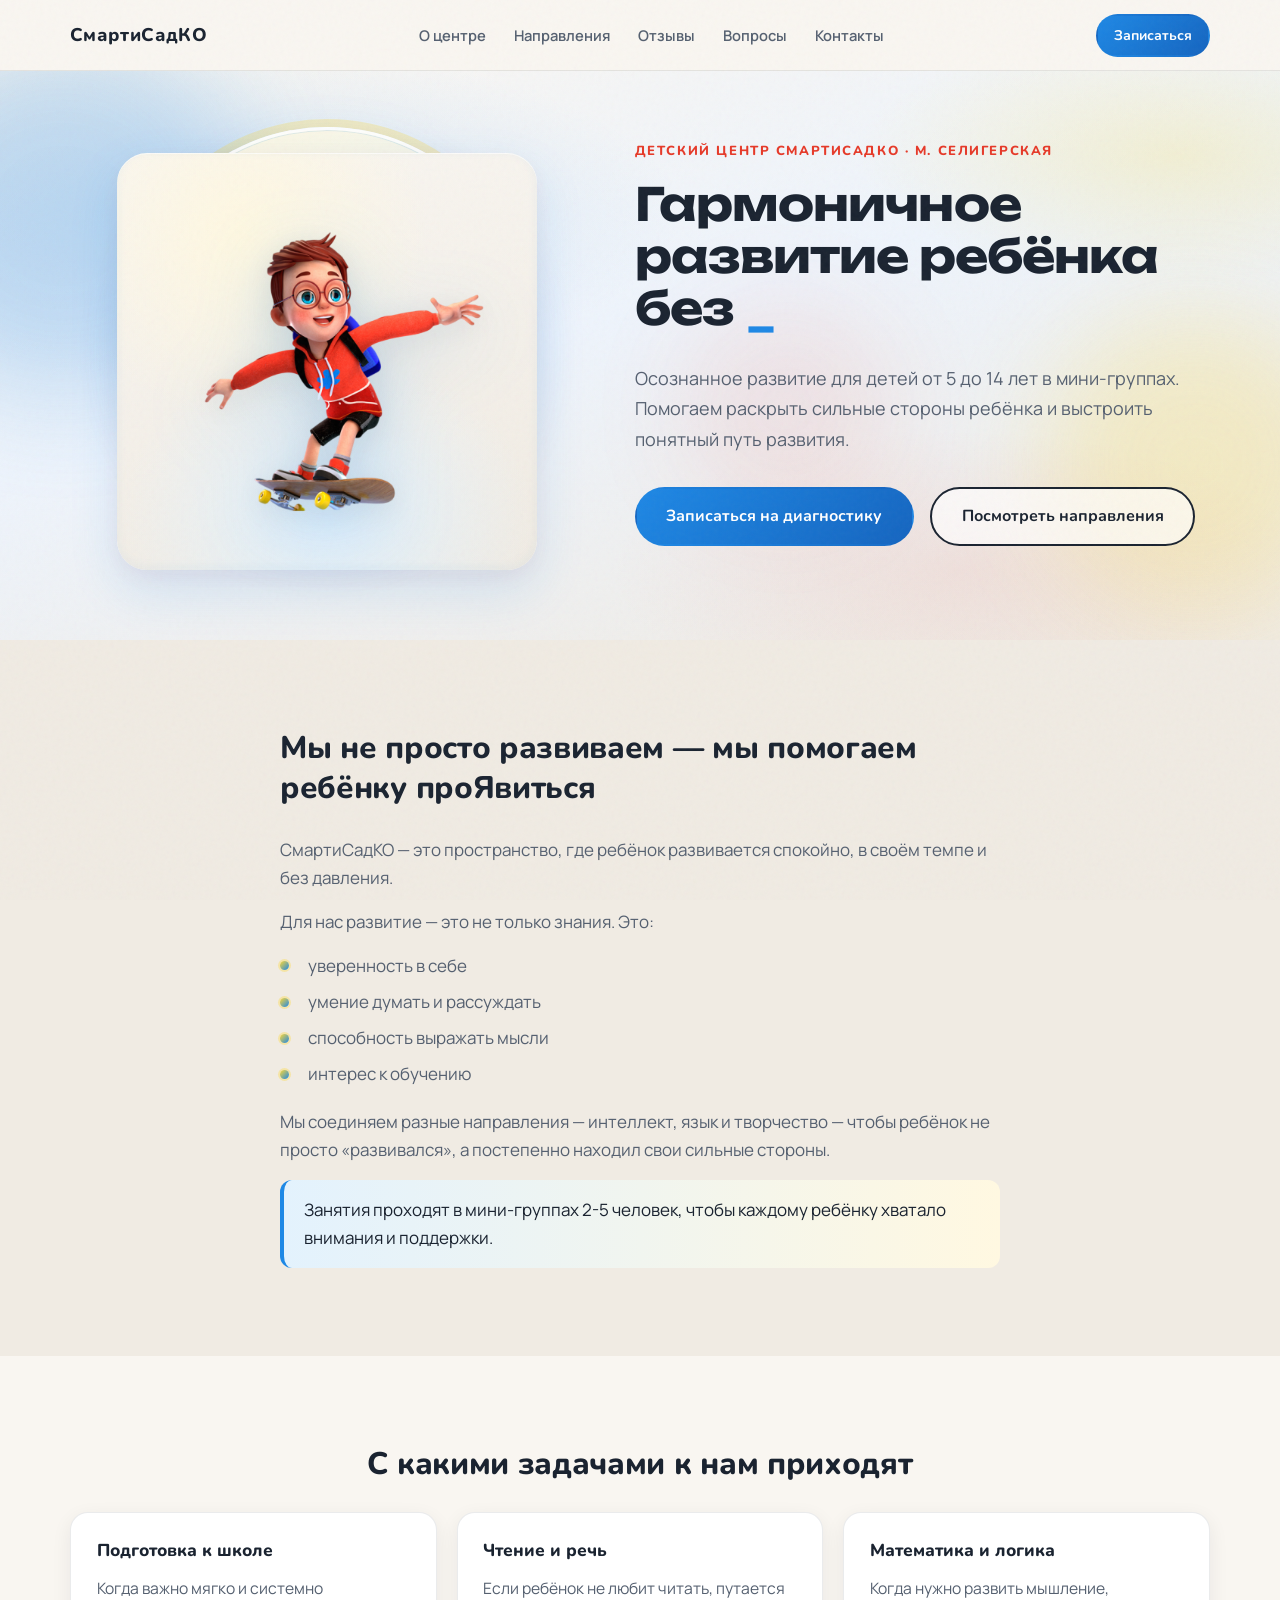
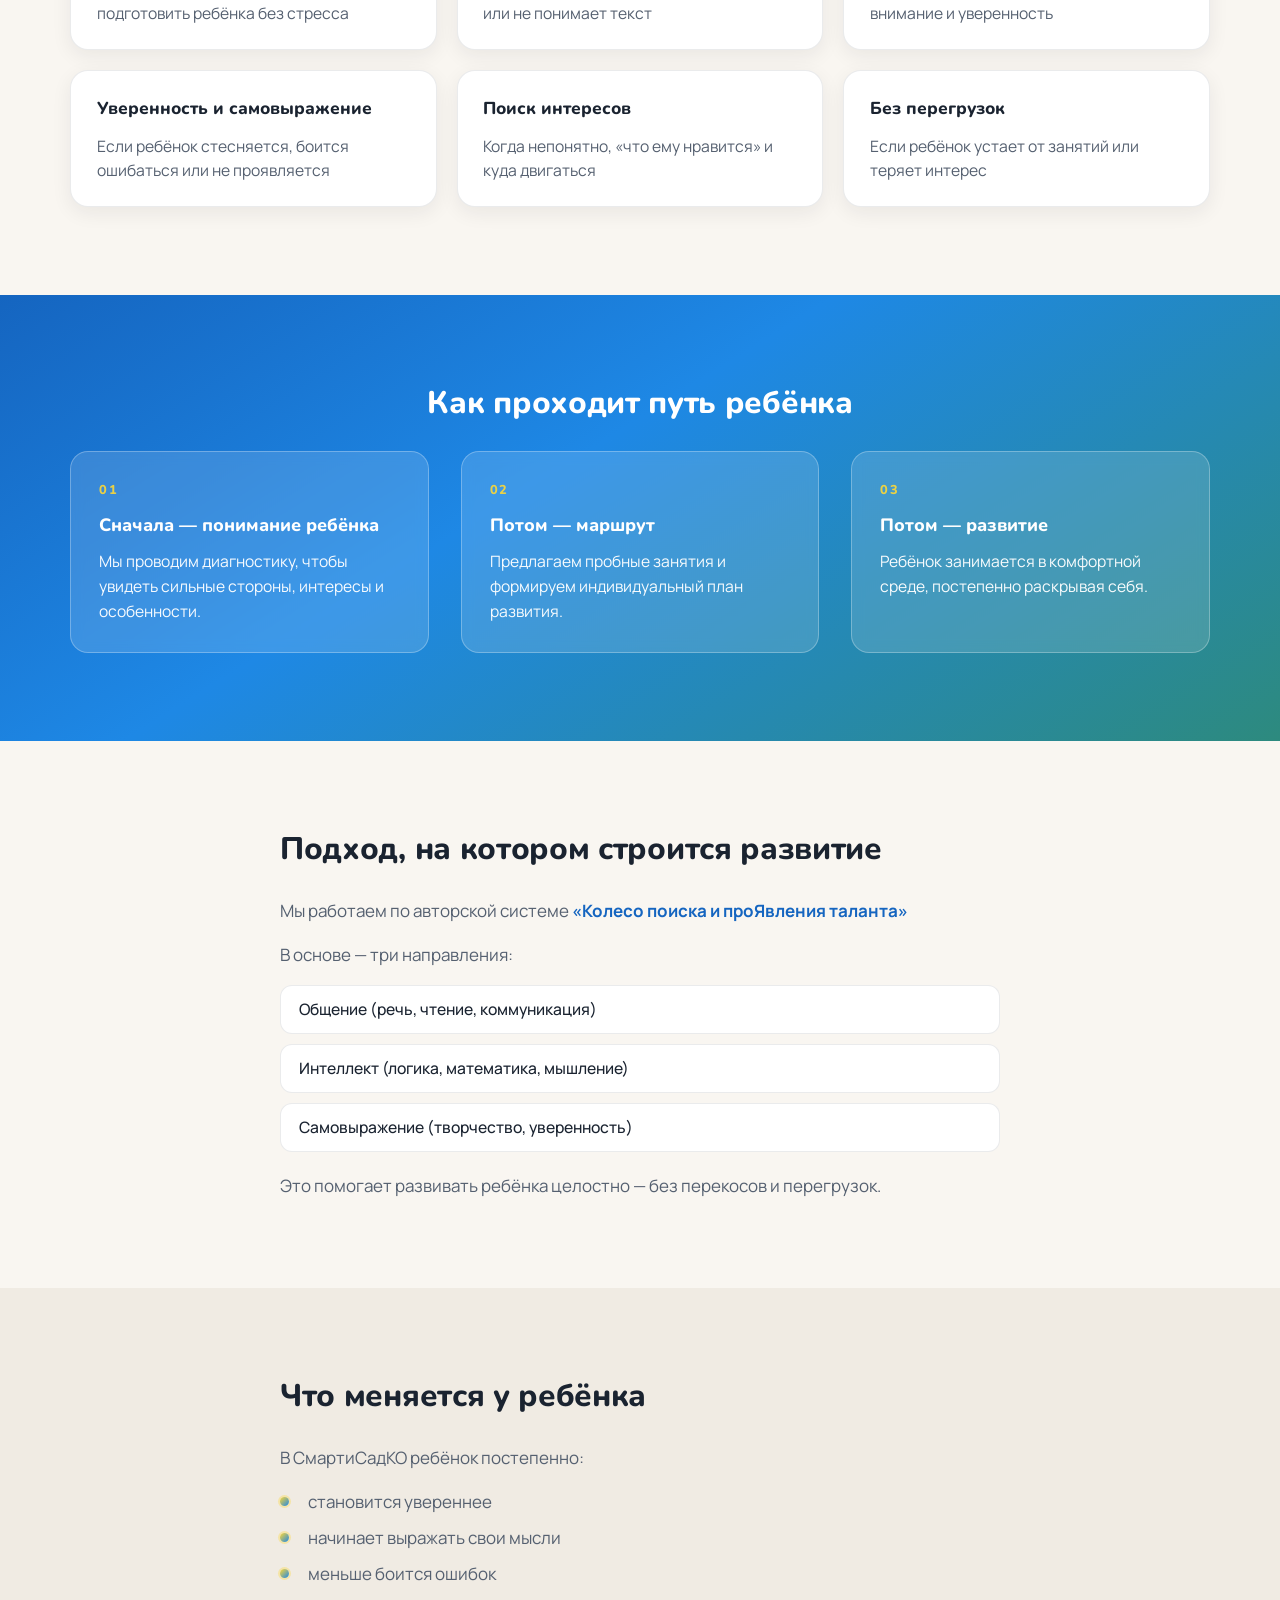
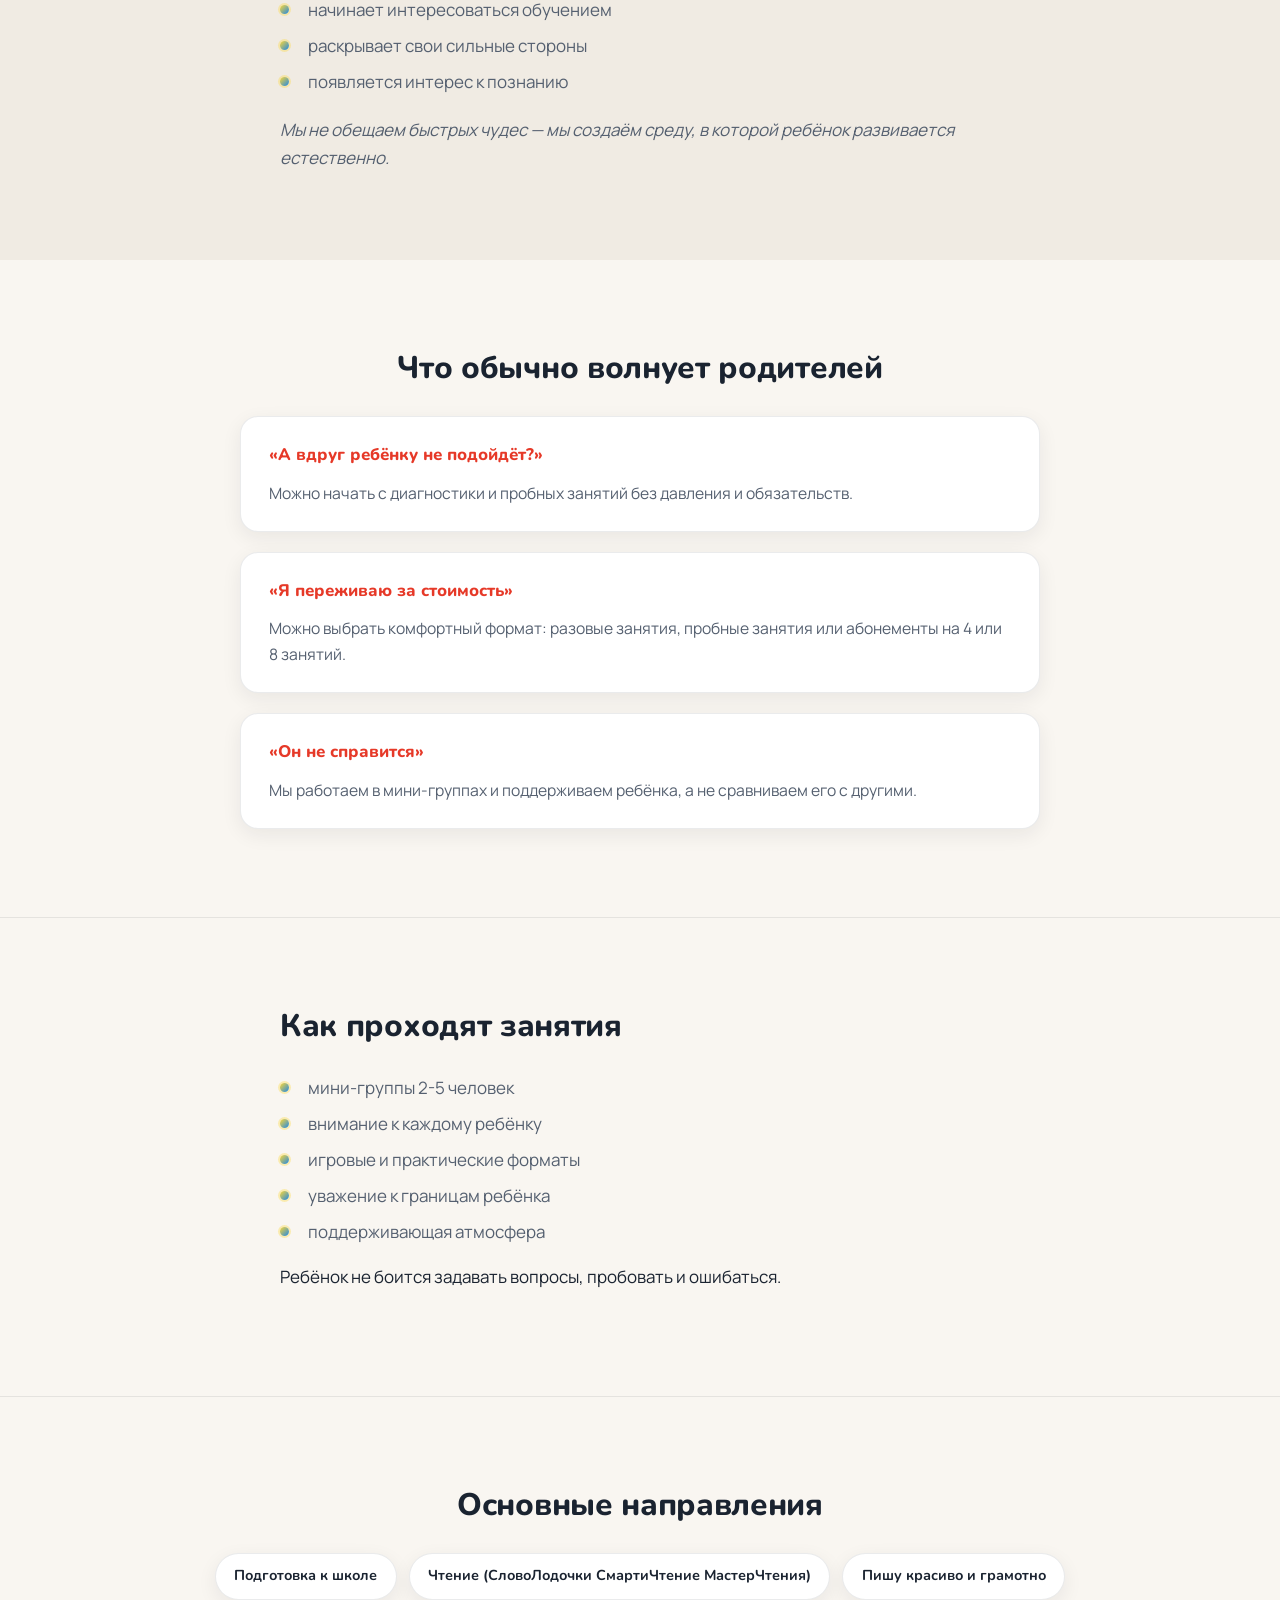
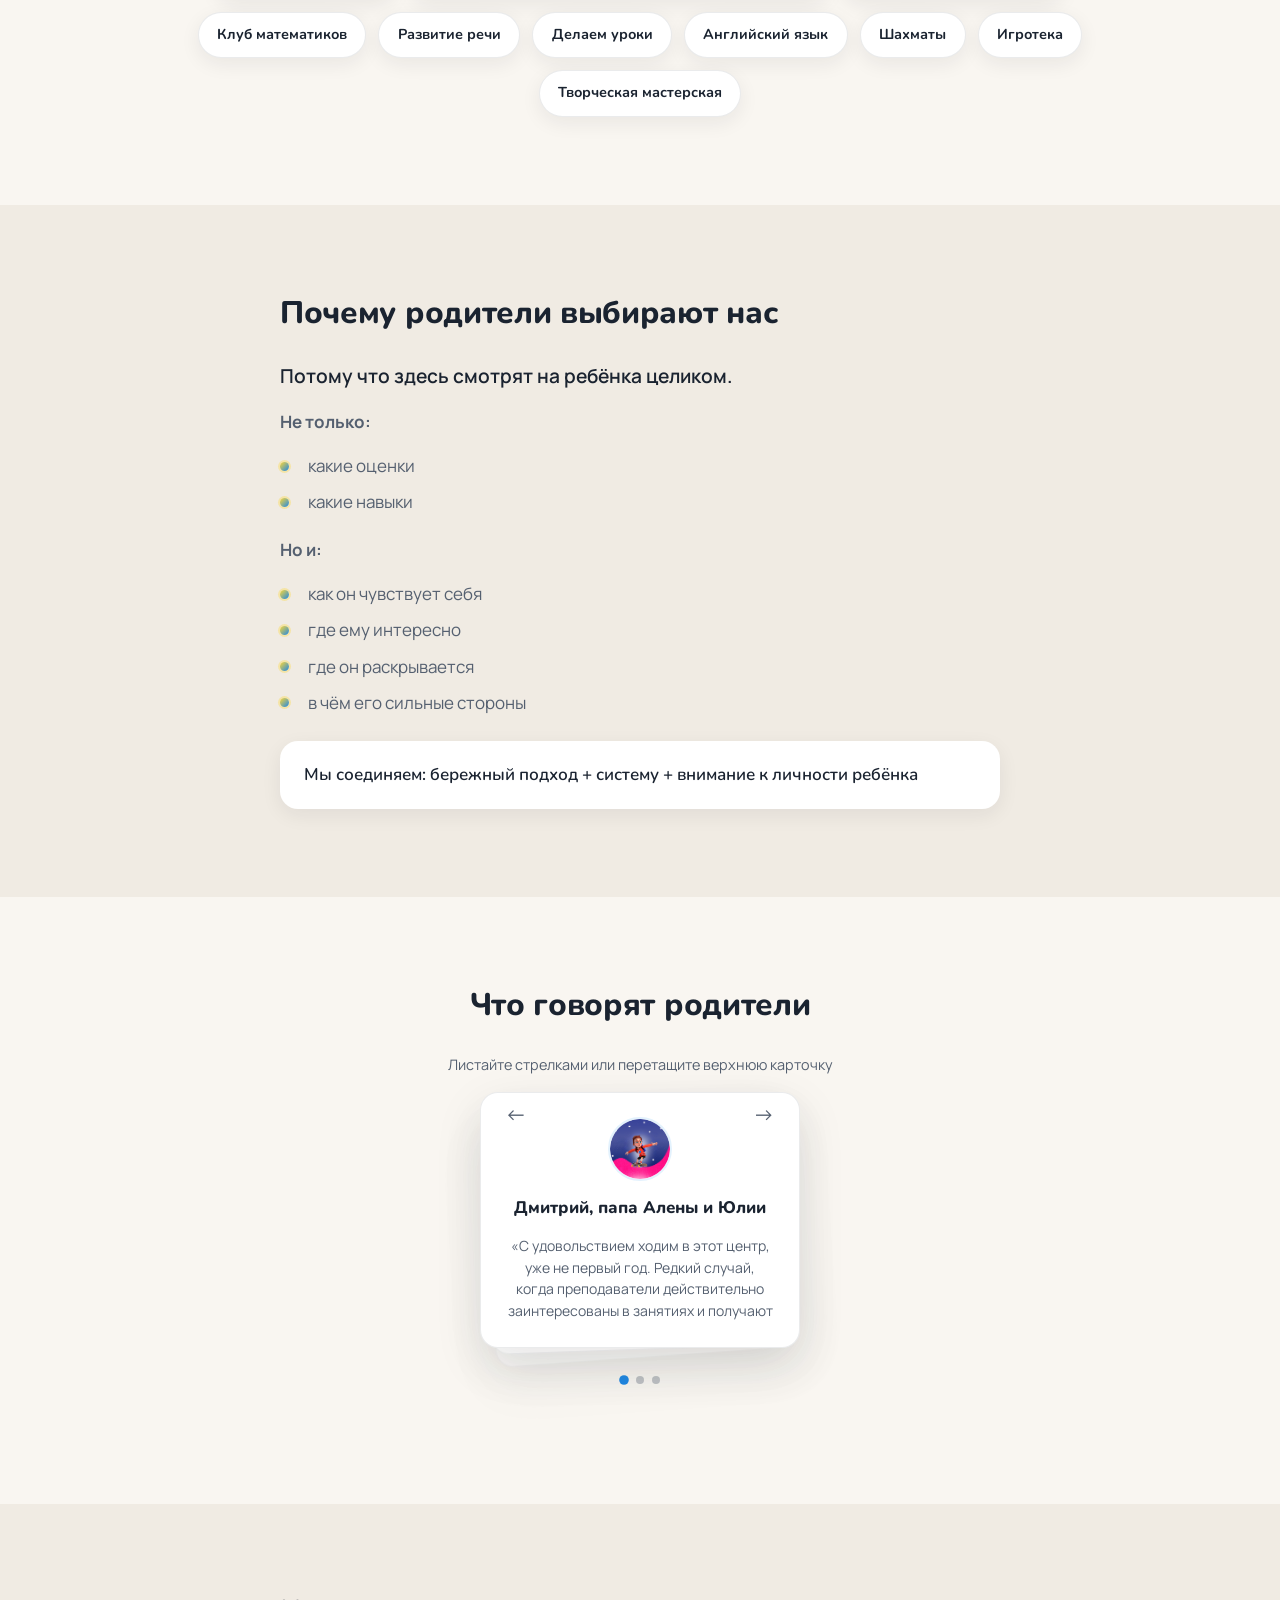
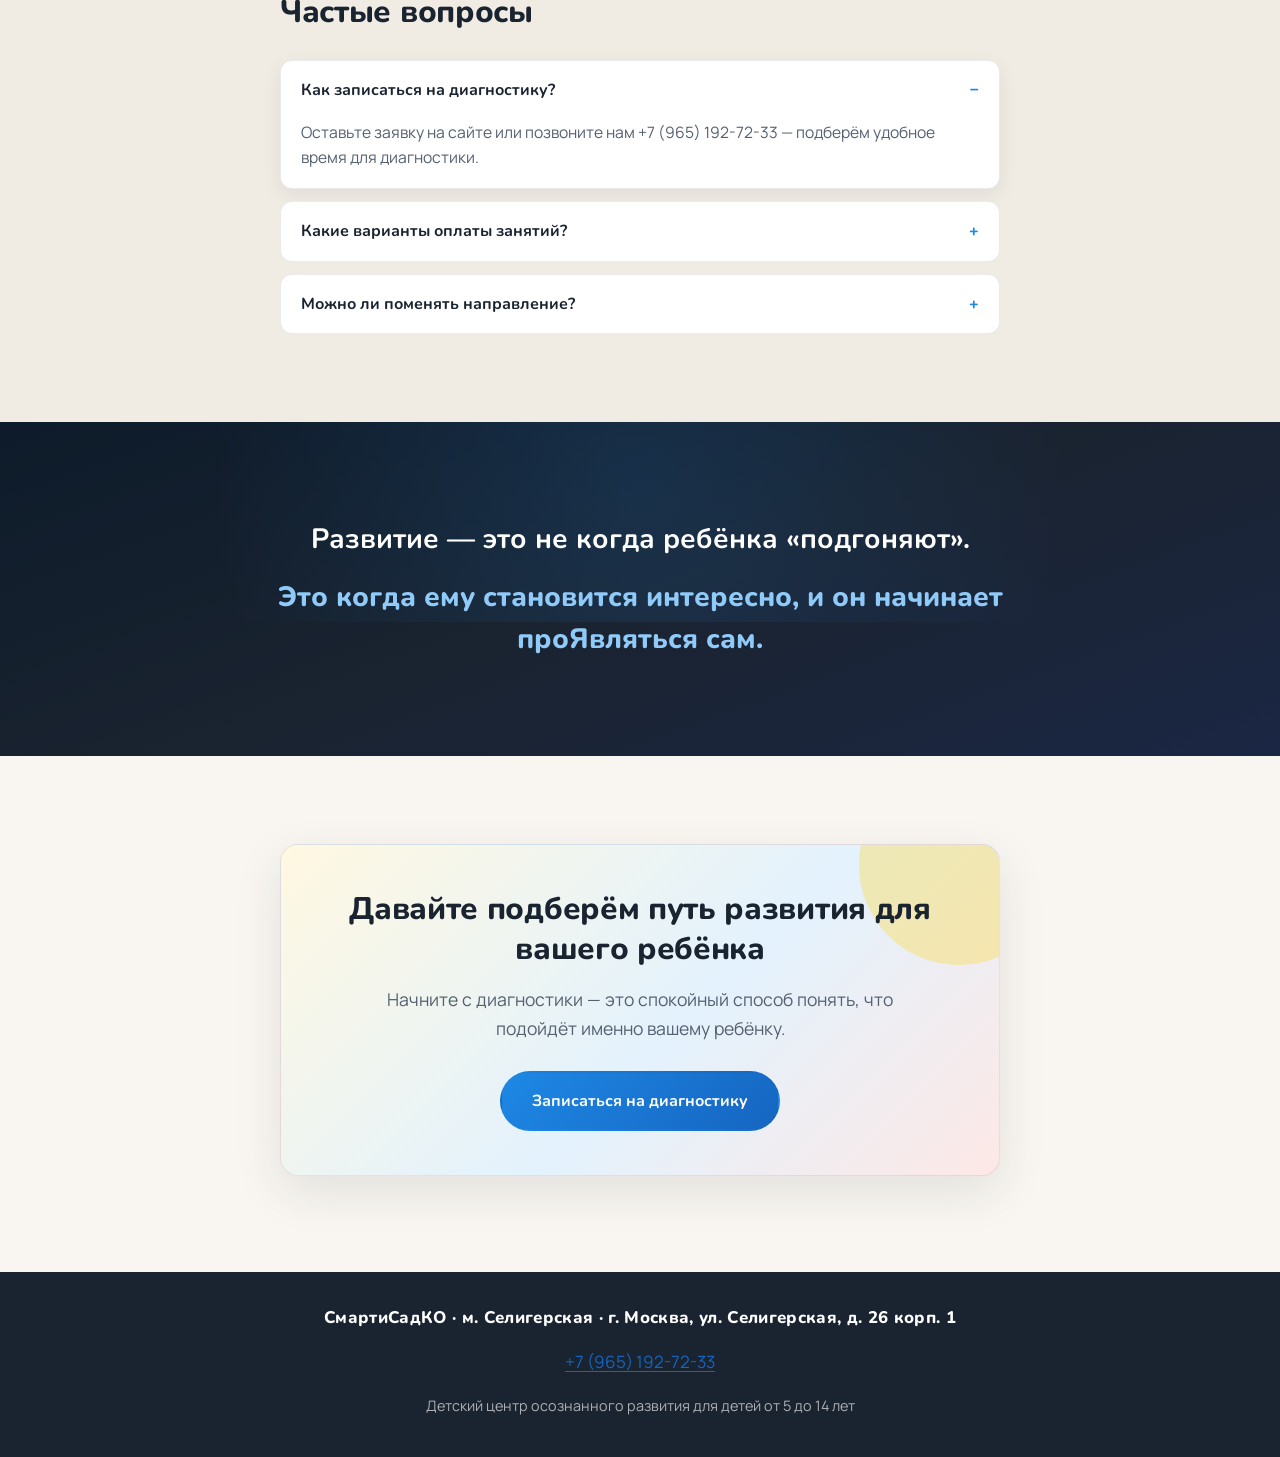
==== commit cfeb4d85: "изменила основные направления и их описание" ====
--- a/index.html
+++ b/index.html
@@ -224,11 +224,12 @@
         <h2 class="section__title section__title--center">Основные направления</h2>
         <div class="tags-grid">
           <button type="button" class="tag" data-direction="prep-school">Подготовка к школе</button>
-          <button type="button" class="tag" data-direction="reading">Чтение (СловоЛодочки, СмартиЧтение, МастерЧтения)</button>
-          <button type="button" class="tag" data-direction="mental-math">Ментальная арифметика</button>
-          <button type="button" class="tag" data-direction="olympiad-math">Олимпиадная математика</button>
+          <button type="button" class="tag" data-direction="reading">Чтение (СловоЛодочки СмартиЧтение МастерЧтения)</button>
+          <button type="button" class="tag" data-direction="writing">Пишу красиво и грамотно</button>
+          <button type="button" class="tag" data-direction="math-club">Клуб математиков</button>
+          <button type="button" class="tag" data-direction="speech">Развитие речи</button>
+          <button type="button" class="tag" data-direction="homework">Делаем уроки</button>
           <button type="button" class="tag" data-direction="english">Английский язык</button>
-          <button type="button" class="tag" data-direction="speech">Развитие речи</button>
           <button type="button" class="tag" data-direction="chess">Шахматы</button>
           <button type="button" class="tag" data-direction="games">Игротека</button>
           <button type="button" class="tag" data-direction="creative">Творческая мастерская</button>
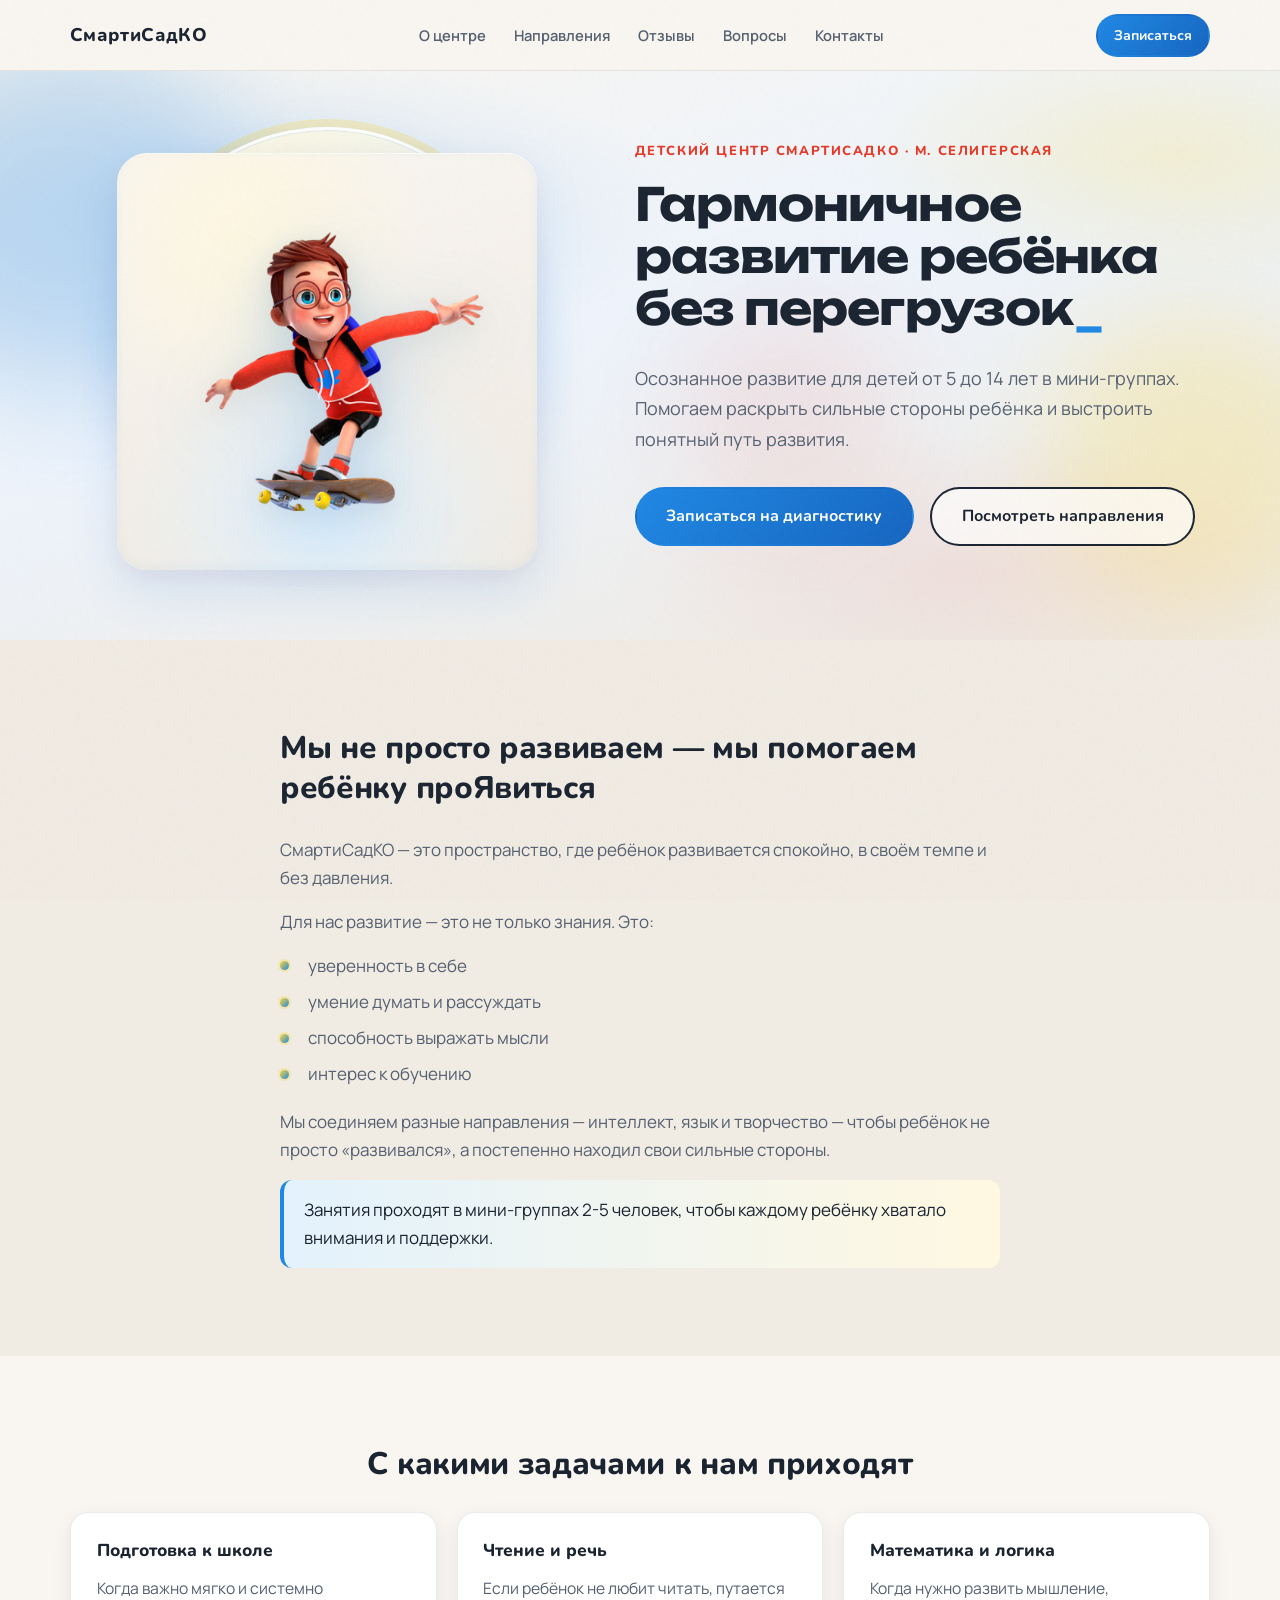
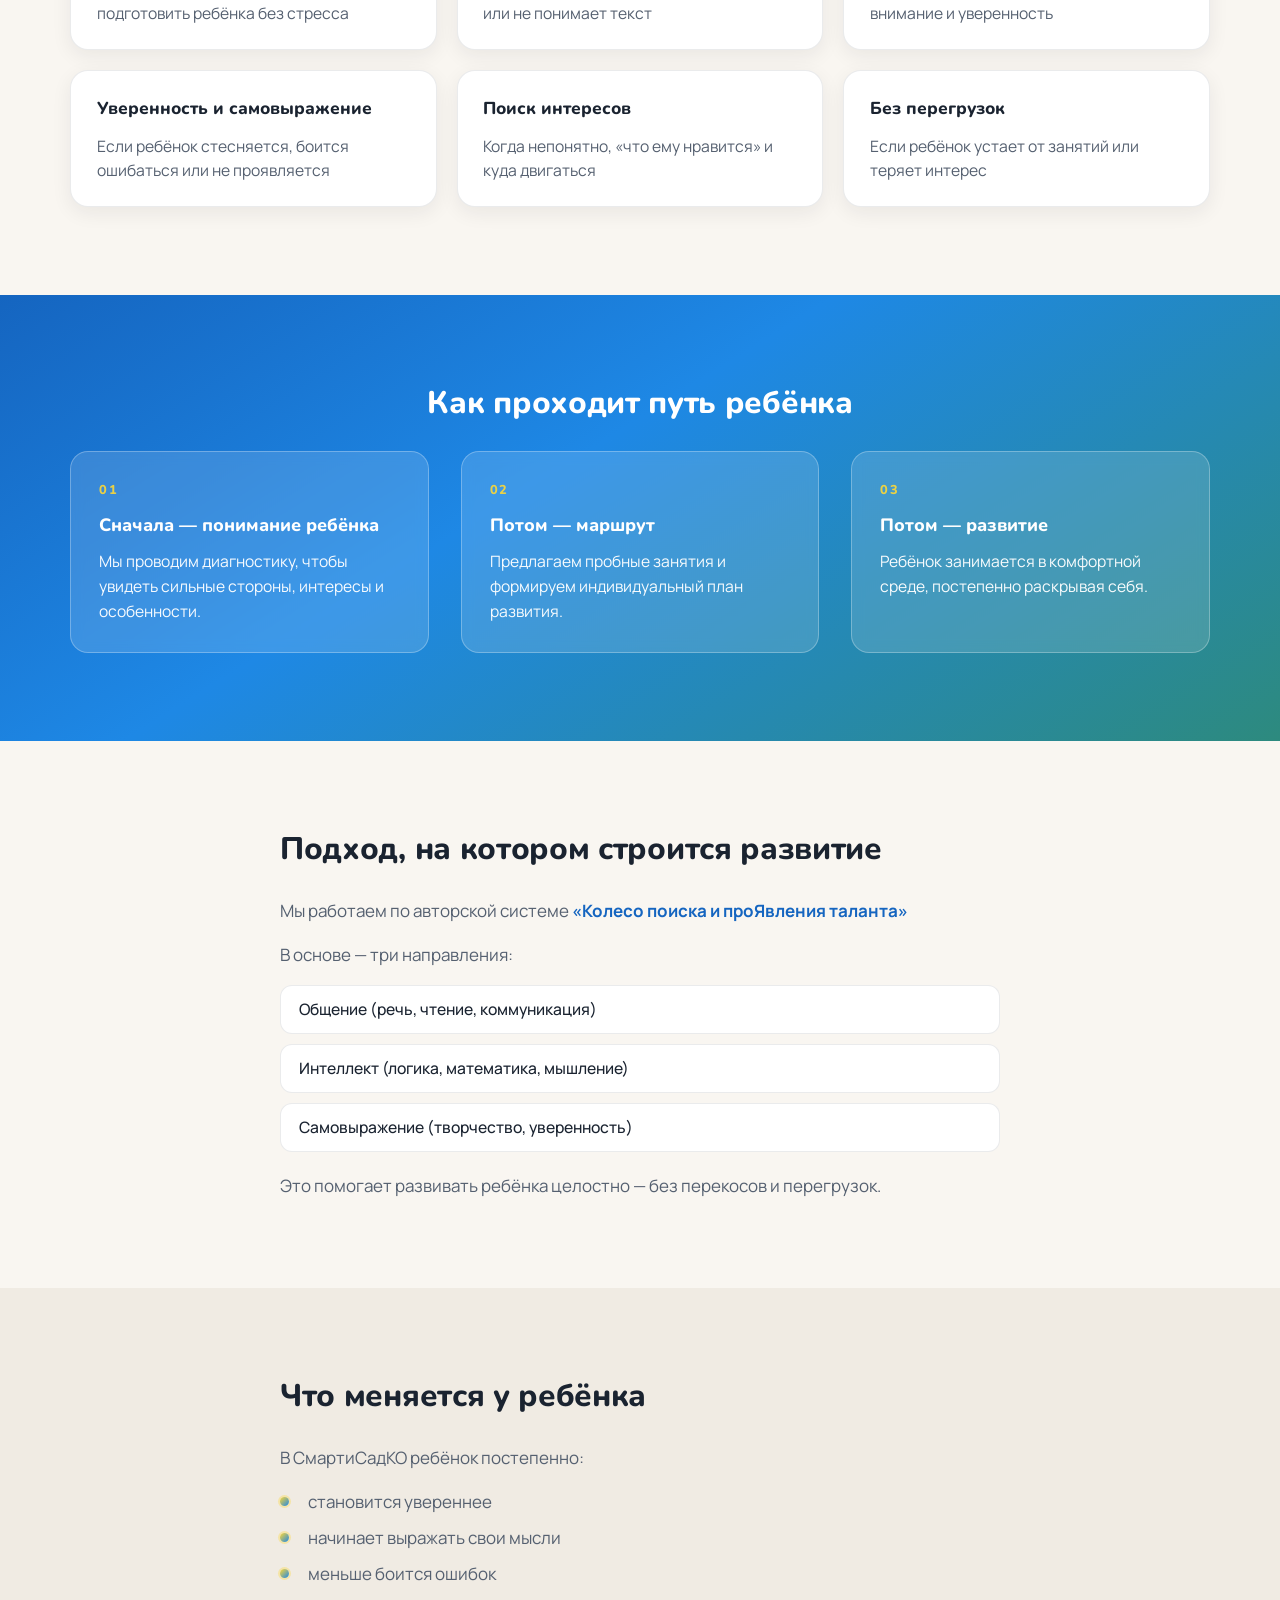
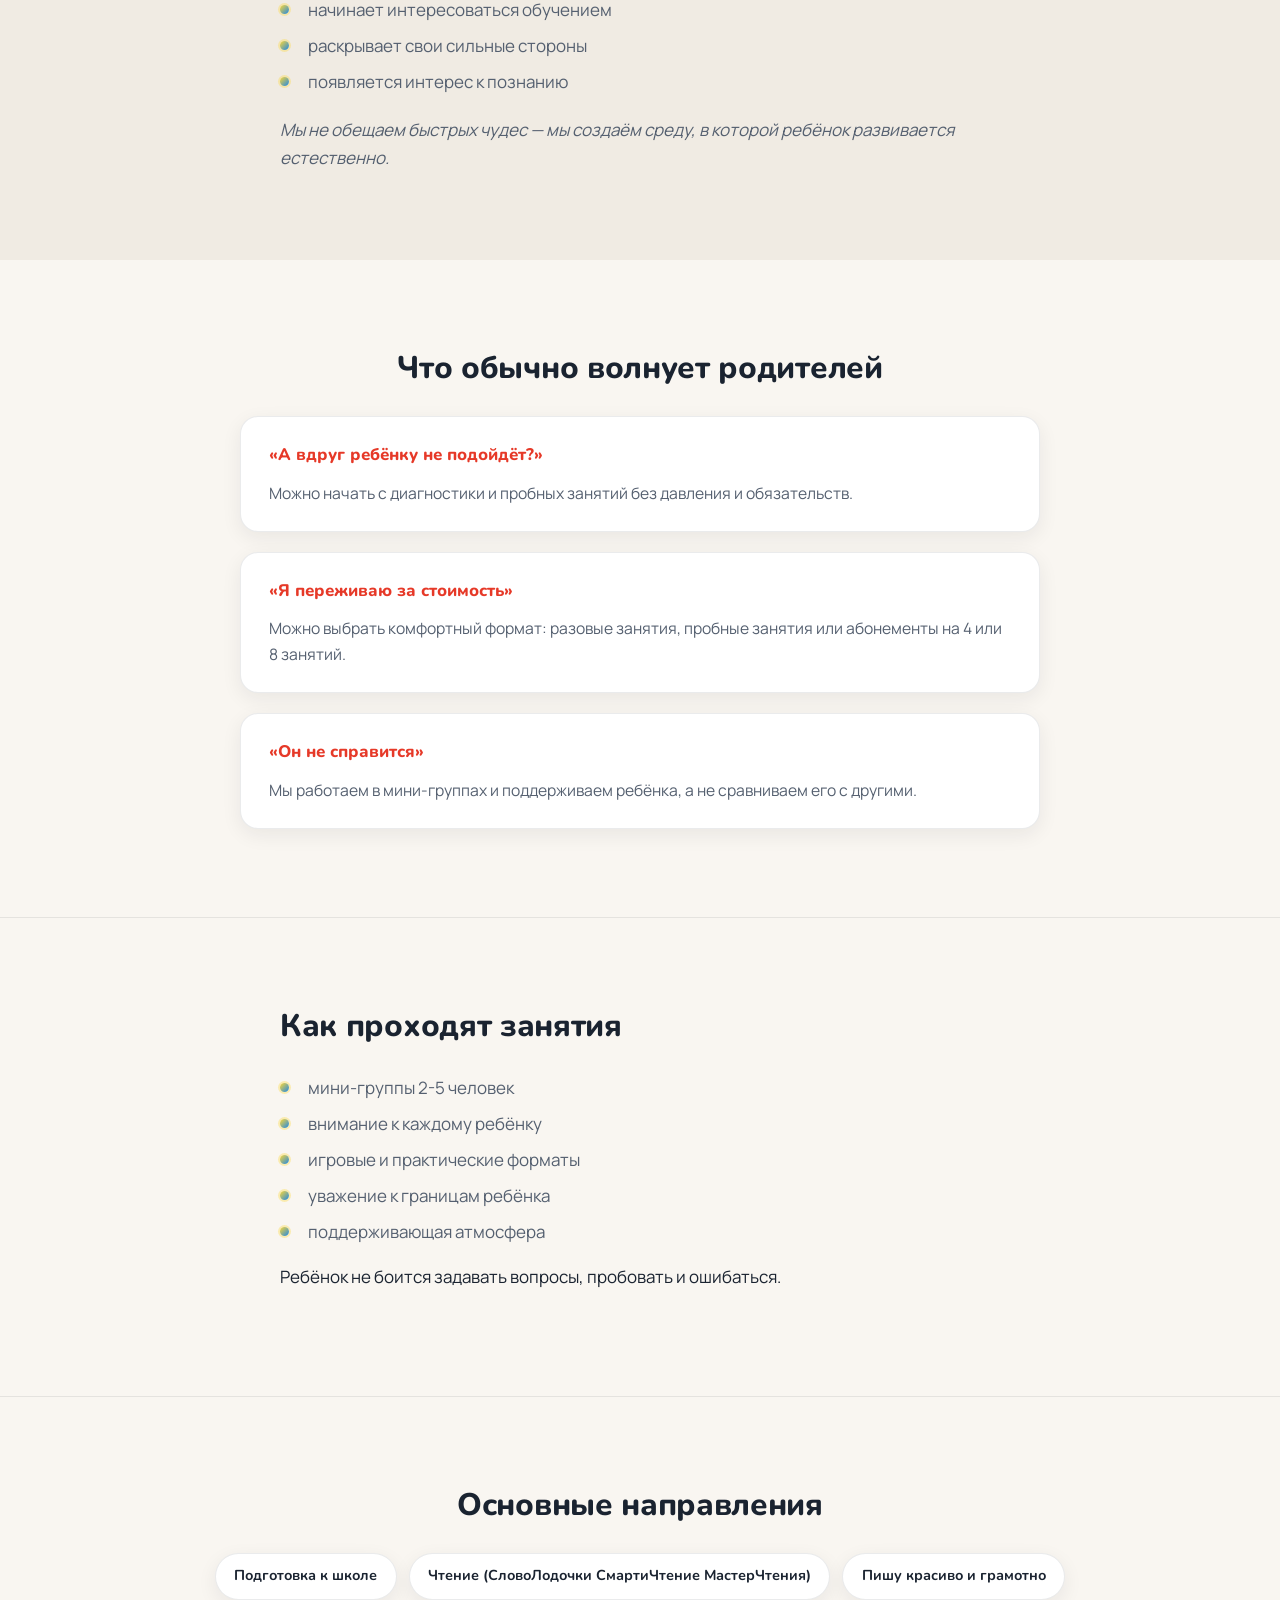
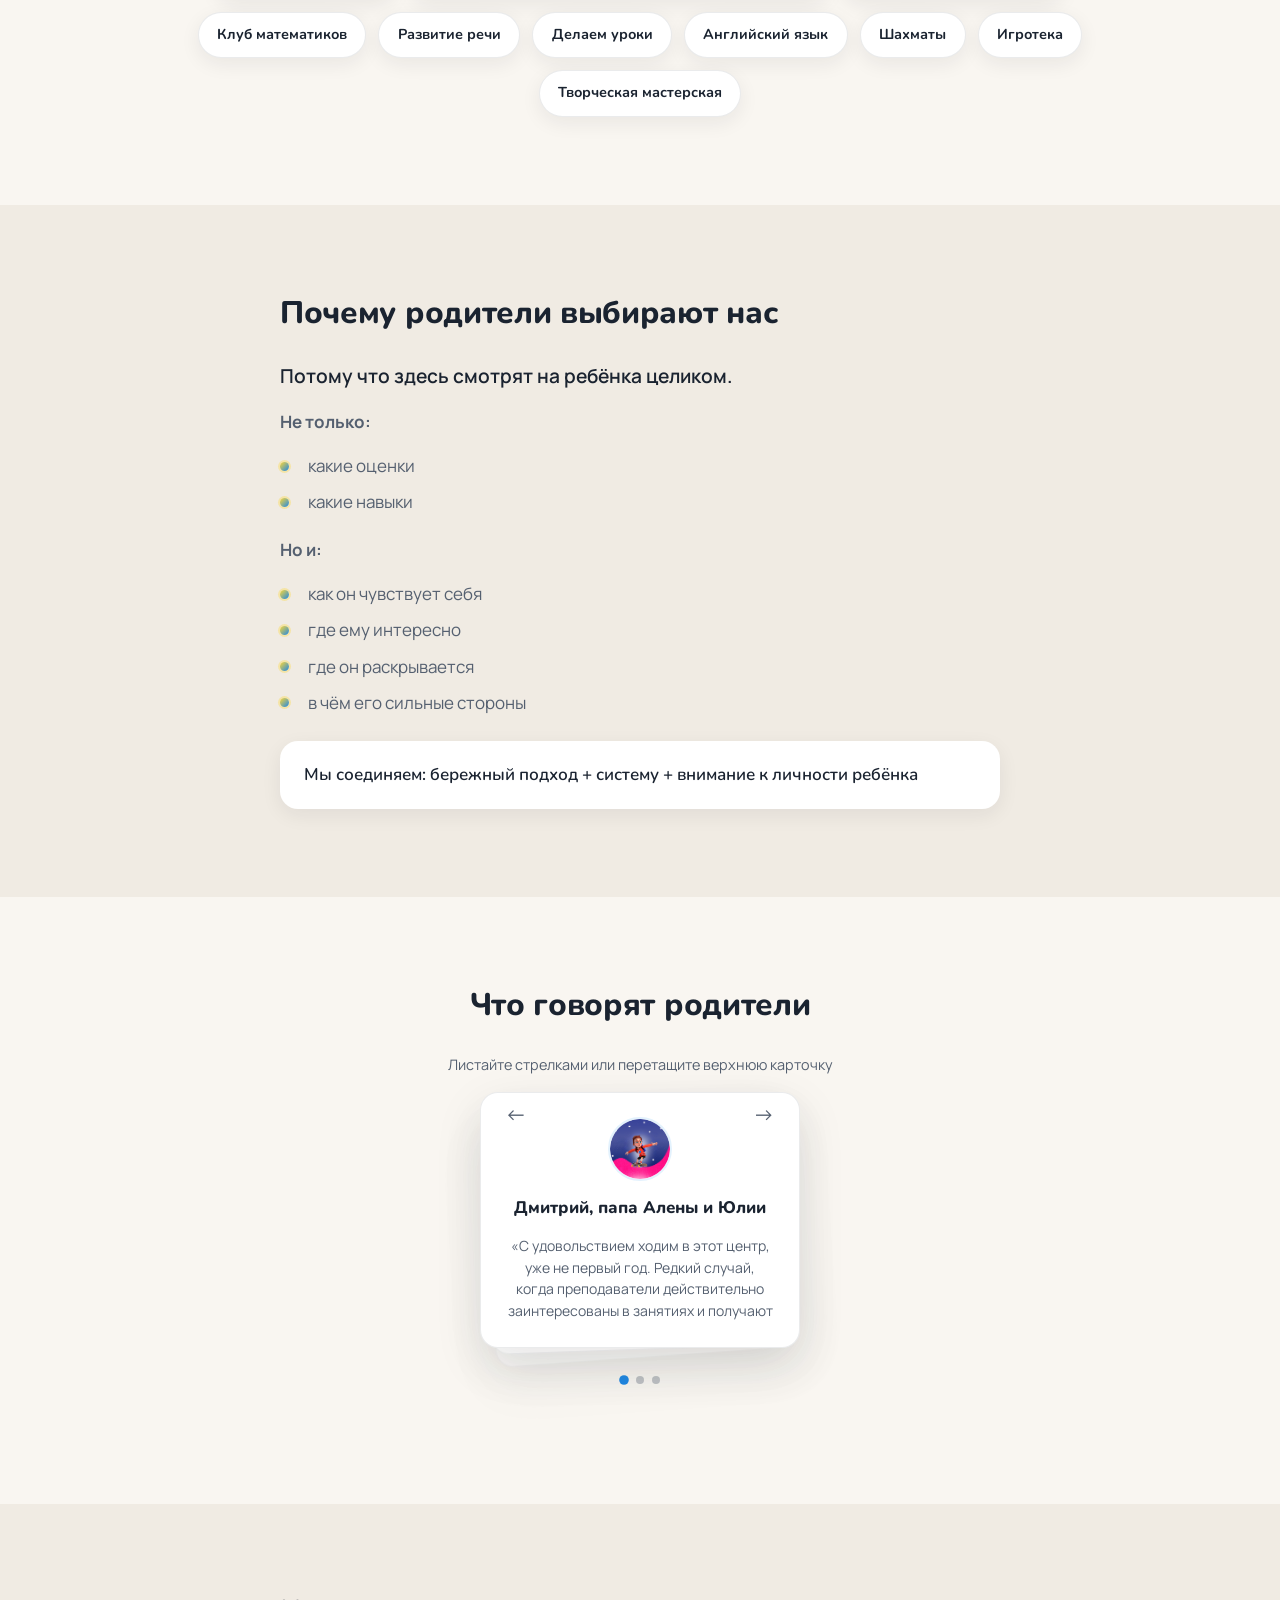
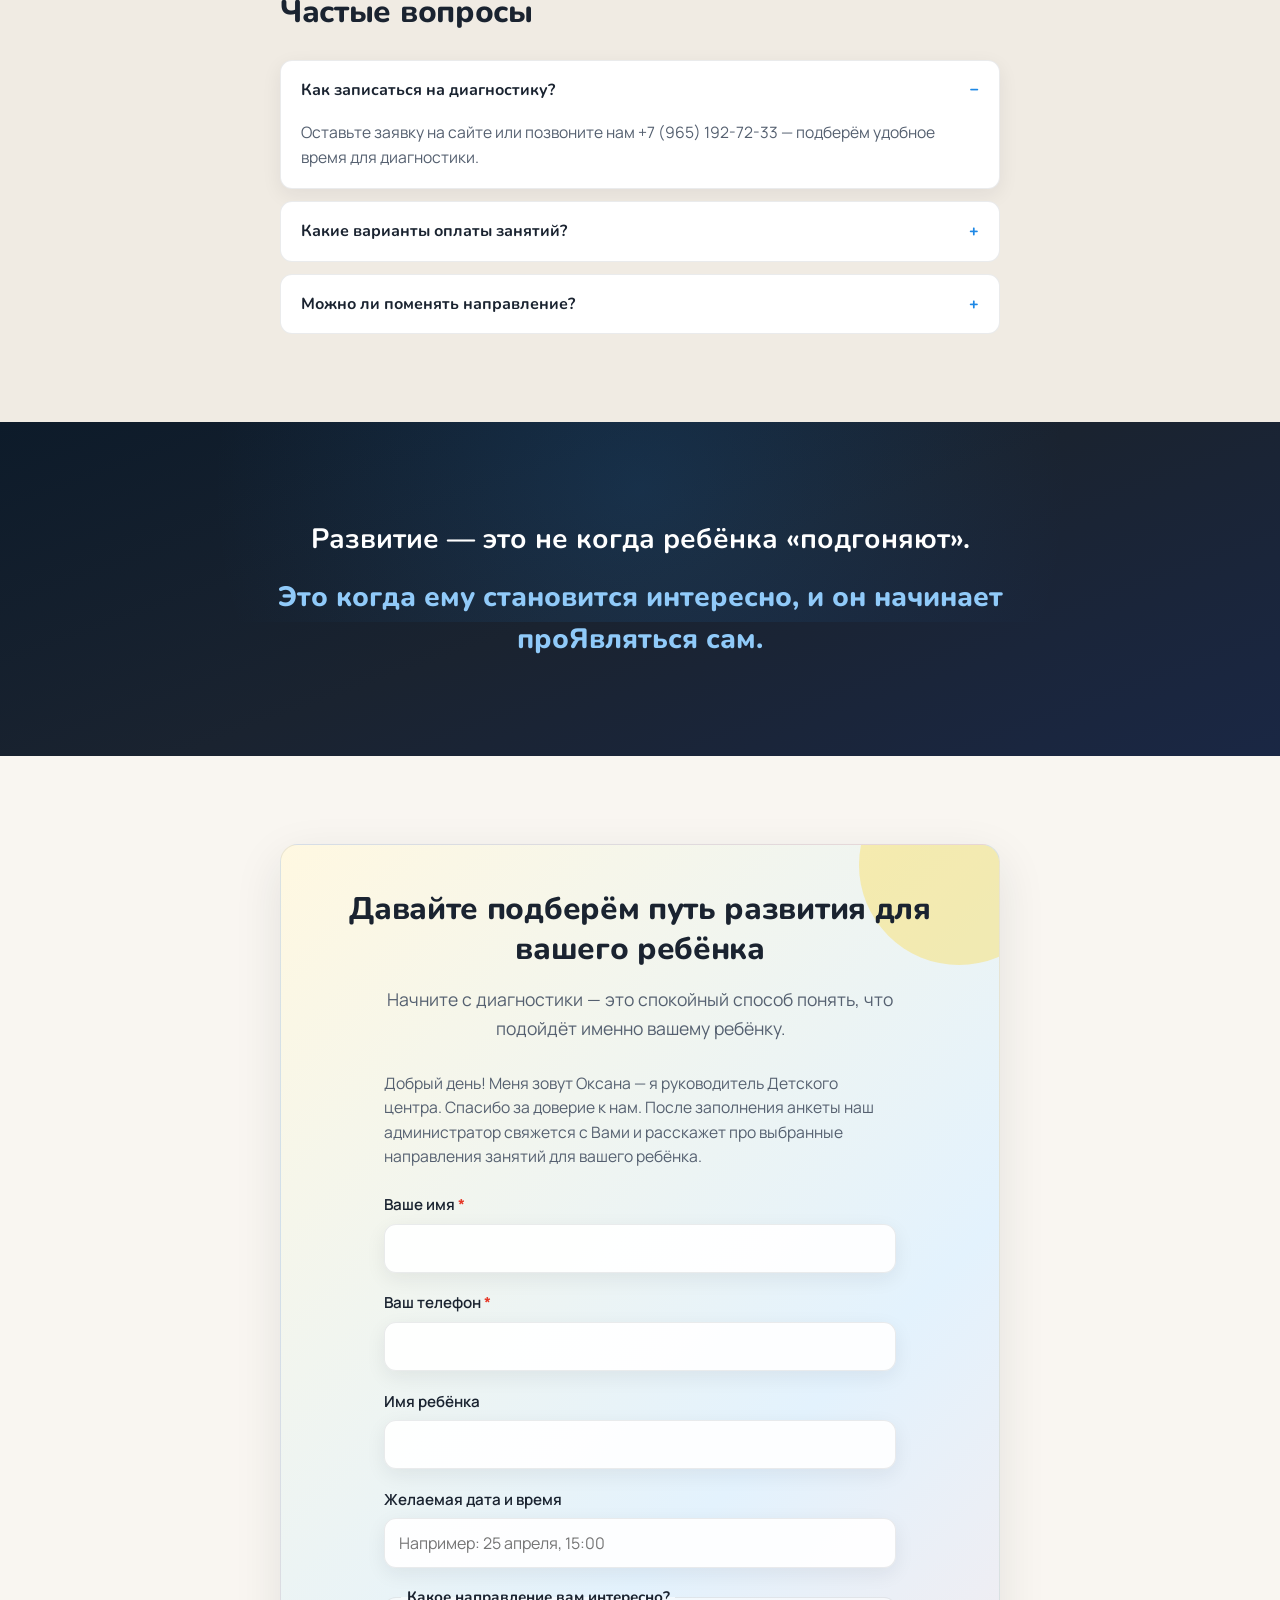
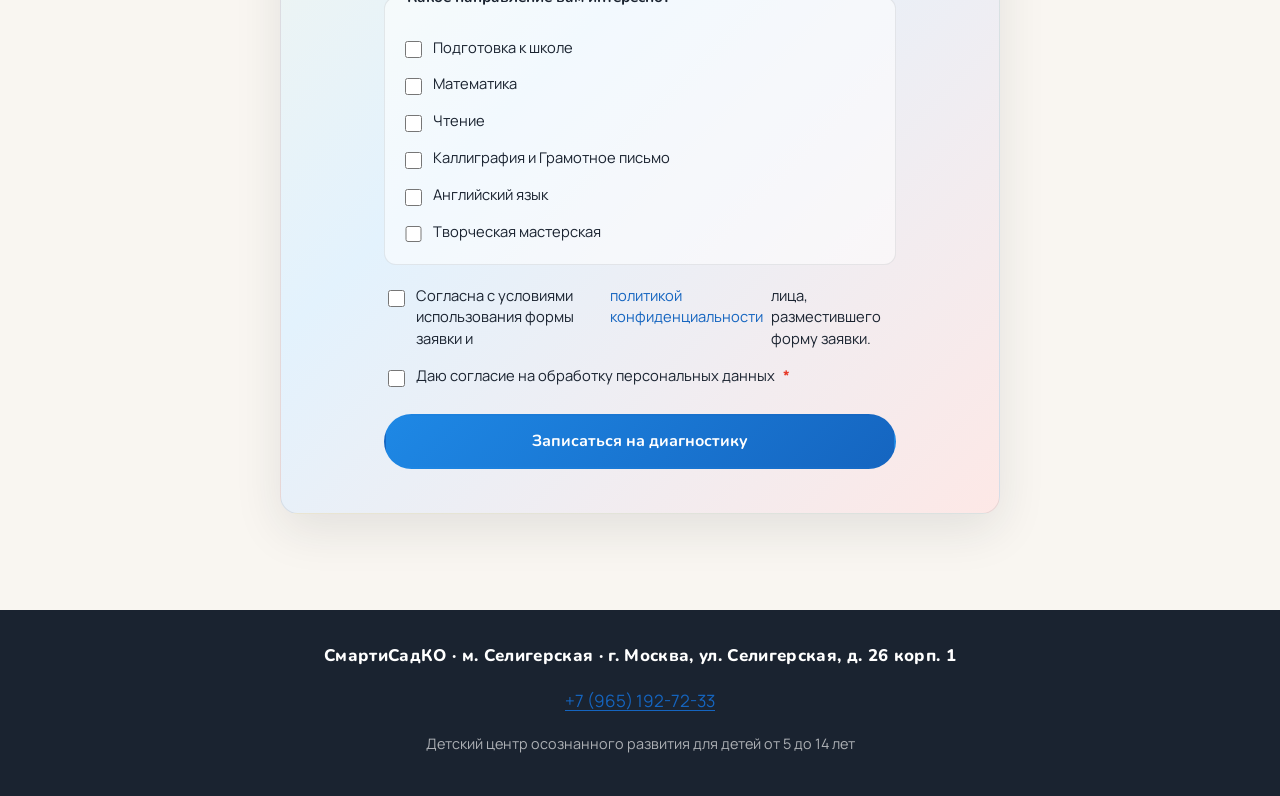
==== commit 660850c3: "добавила анкету для записи" ====
--- a/index.html
+++ b/index.html
@@ -301,7 +301,85 @@
       <div class="container narrow cta-section__box">
         <h2 class="section__title">Давайте подберём путь развития для вашего ребёнка</h2>
         <p class="cta-section__text">Начните с диагностики — это спокойный способ понять, что подойдёт именно вашему ребёнку.</p>
-        <a class="btn btn--primary btn--large" href="#top">Записаться на диагностику</a>
+
+        <div class="cta-form-root" data-cta-form-root>
+          <div class="cta-form-result" data-cta-success hidden role="status" aria-live="polite">
+            <p class="cta-form-result__text">Спасибо! Дождитесь подтверждения записи. Мы свяжемся с вами в ближайшее время</p>
+          </div>
+
+          <div class="cta-form-alert cta-form-alert--error" data-cta-server-error hidden role="alert" aria-live="assertive">
+            Не удалось отправить заявку. Попробуйте ещё раз позже или позвоните нам: <a href="tel:+79651927233">+7 (965) 192-72-33</a>
+          </div>
+
+          <form
+            id="cta-diagnostic-form"
+            class="cta-form"
+            action="https://formsubmit.co/smartikids@example.com"
+            method="POST"
+            novalidate
+            data-cta-form
+          >
+            <input type="hidden" name="_subject" value="Запись на диагностику — СмартиСадКО">
+            <input type="hidden" name="_template" value="table">
+            <input type="hidden" name="_captcha" value="false">
+            <p class="cta-form__intro">
+              Добрый день! Меня зовут Оксана — я руководитель Детского центра.
+              Спасибо за доверие к нам. После заполнения анкеты наш администратор свяжется с Вами и расскажет про выбранные
+              направления занятий для вашего ребёнка.
+            </p>
+
+            <div class="cta-form__field">
+              <label class="cta-form__label" for="cta-parent-name">Ваше имя <span class="cta-form__req">*</span></label>
+              <input class="cta-form__input" type="text" id="cta-parent-name" name="Имя родителя" required autocomplete="name" maxlength="120">
+              <p class="cta-form__error" data-cta-error-for="cta-parent-name" hidden></p>
+            </div>
+
+            <div class="cta-form__field">
+              <label class="cta-form__label" for="cta-phone">Ваш телефон <span class="cta-form__req">*</span></label>
+              <input class="cta-form__input" type="tel" id="cta-phone" name="Телефон" required autocomplete="tel" inputmode="tel">
+              <p class="cta-form__error" data-cta-error-for="cta-phone" hidden></p>
+            </div>
+
+            <div class="cta-form__field">
+              <label class="cta-form__label" for="cta-child-name">Имя ребёнка</label>
+              <input class="cta-form__input" type="text" id="cta-child-name" name="Имя ребёнка" autocomplete="off" maxlength="120">
+            </div>
+
+            <div class="cta-form__field">
+              <label class="cta-form__label" for="cta-datetime">Желаемая дата и время</label>
+              <input class="cta-form__input" type="text" id="cta-datetime" name="Желаемая дата и время" placeholder="Например: 25 апреля, 15:00" maxlength="200">
+            </div>
+
+            <fieldset class="cta-form__fieldset">
+              <legend class="cta-form__legend">Какое направление вам интересно?</legend>
+              <ul class="cta-form__checks">
+                <li><label class="cta-form__check"><input type="checkbox" name="Направление" value="Подготовка к школе"> Подготовка к школе</label></li>
+                <li><label class="cta-form__check"><input type="checkbox" name="Направление" value="Математика"> Математика</label></li>
+                <li><label class="cta-form__check"><input type="checkbox" name="Направление" value="Чтение"> Чтение</label></li>
+                <li><label class="cta-form__check"><input type="checkbox" name="Направление" value="Каллиграфия и Грамотное письмо"> Каллиграфия и Грамотное письмо</label></li>
+                <li><label class="cta-form__check"><input type="checkbox" name="Направление" value="Английский язык"> Английский язык</label></li>
+                <li><label class="cta-form__check"><input type="checkbox" name="Направление" value="Творческая мастерская"> Творческая мастерская</label></li>
+              </ul>
+            </fieldset>
+
+            <div class="cta-form__field cta-form__field--check">
+              <label class="cta-form__check cta-form__check--block">
+                <input type="checkbox" name="Согласие с условиями формы" value="да">
+                Согласна с условиями использования формы заявки и <span class="cta-form__inline-link">политикой конфиденциальности</span> лица, разместившего форму заявки.
+              </label>
+            </div>
+
+            <div class="cta-form__field cta-form__field--check">
+              <label class="cta-form__check cta-form__check--block">
+                <input type="checkbox" id="cta-consent-pd" name="Согласие на обработку ПДн" value="да" data-cta-consent>
+                Даю согласие на обработку персональных данных <span class="cta-form__req">*</span>
+              </label>
+              <p class="cta-form__error" data-cta-error-for="cta-consent-pd" hidden></p>
+            </div>
+
+            <button type="submit" class="btn btn--primary btn--large cta-form__submit" data-cta-submit>Записаться на диагностику</button>
+          </form>
+        </div>
       </div>
     </section>
   </main>
--- a/styles.css
+++ b/styles.css
@@ -1255,6 +1255,186 @@
   z-index: 1;
 }
 
+/* Форма записи (финальный CTA) */
+.cta-form-root {
+  position: relative;
+  z-index: 1;
+  text-align: left;
+  max-width: 32rem;
+  margin-left: auto;
+  margin-right: auto;
+}
+
+.cta-form {
+  margin-top: 0.25rem;
+}
+
+.cta-form__intro {
+  margin: 0 0 1.5rem;
+  font-size: 0.98rem;
+  color: var(--ink-muted);
+  line-height: 1.55;
+}
+
+.cta-form__field {
+  margin-bottom: 1.1rem;
+}
+
+.cta-form__field--check {
+  margin-bottom: 1rem;
+}
+
+.cta-form__field--error {
+  padding-left: 0.65rem;
+  margin-left: -0.65rem;
+  border-left: 3px solid #c62828;
+  border-radius: 4px;
+}
+
+.cta-form__label {
+  display: block;
+  font-weight: 600;
+  font-size: 0.95rem;
+  margin-bottom: 0.4rem;
+  color: var(--ink);
+}
+
+.cta-form__req {
+  color: var(--brand-red);
+  font-weight: 700;
+}
+
+.cta-form__input {
+  width: 100%;
+  padding: 0.65rem 0.85rem;
+  font: inherit;
+  font-size: 1rem;
+  color: var(--ink);
+  background: rgba(255, 255, 255, 0.92);
+  border: 1px solid var(--border);
+  border-radius: var(--radius-sm);
+  box-shadow: var(--shadow-sm);
+  transition: border-color 0.15s ease, box-shadow 0.15s ease;
+}
+
+.cta-form__input:focus {
+  outline: none;
+  border-color: rgba(30, 136, 229, 0.45);
+  box-shadow: 0 0 0 3px rgba(30, 136, 229, 0.15);
+}
+
+.cta-form__input.cta-form__input--error {
+  border-color: #c62828;
+  box-shadow: 0 0 0 2px rgba(198, 40, 40, 0.12);
+}
+
+.cta-form__error {
+  margin: 0.35rem 0 0;
+  font-size: 0.85rem;
+  color: #b71c1c;
+  font-weight: 600;
+}
+
+.cta-form__fieldset {
+  margin: 0 0 1.25rem;
+  padding: 1rem 1rem 0.85rem;
+  border: 1px solid var(--border);
+  border-radius: var(--radius-sm);
+  background: rgba(255, 255, 255, 0.55);
+}
+
+.cta-form__legend {
+  padding: 0 0.35rem;
+  font-weight: 700;
+  font-size: 0.95rem;
+  font-family: var(--font-heading);
+  color: var(--ink);
+}
+
+.cta-form__checks {
+  list-style: none;
+  margin: 0.65rem 0 0;
+  padding: 0;
+}
+
+.cta-form__checks li {
+  margin-bottom: 0.45rem;
+}
+
+.cta-form__checks li:last-child {
+  margin-bottom: 0;
+}
+
+.cta-form__check {
+  display: inline-flex;
+  align-items: flex-start;
+  gap: 0.5rem;
+  font-size: 0.92rem;
+  line-height: 1.45;
+  color: var(--ink);
+  cursor: pointer;
+}
+
+.cta-form__check--block {
+  display: flex;
+}
+
+.cta-form__check input {
+  margin-top: 0.3rem;
+  flex-shrink: 0;
+  width: 1.05rem;
+  height: 1.05rem;
+  accent-color: var(--accent);
+}
+
+.cta-form__inline-link {
+  color: var(--accent-dark);
+  text-underline-offset: 2px;
+}
+
+.cta-form__submit {
+  margin-top: 0.5rem;
+  width: 100%;
+  justify-content: center;
+}
+
+.cta-form__submit:disabled {
+  opacity: 0.65;
+  cursor: not-allowed;
+}
+
+.cta-form-result {
+  text-align: center;
+  padding: 1.5rem 1rem;
+}
+
+.cta-form-result__text {
+  margin: 0;
+  font-size: 1.1rem;
+  font-weight: 600;
+  color: var(--ink);
+  line-height: 1.5;
+}
+
+.cta-form-alert {
+  margin-bottom: 1rem;
+  padding: 0.85rem 1rem;
+  border-radius: var(--radius-sm);
+  font-size: 0.92rem;
+  line-height: 1.45;
+}
+
+.cta-form-alert--error {
+  background: #ffebee;
+  border: 1px solid #ffcdd2;
+  color: #b71c1c;
+}
+
+.cta-form-alert--error a {
+  color: #0d47a1;
+  font-weight: 600;
+}
+
 /* ---------- Footer ---------- */
 .site-footer {
   padding: 2rem 0 2.5rem;
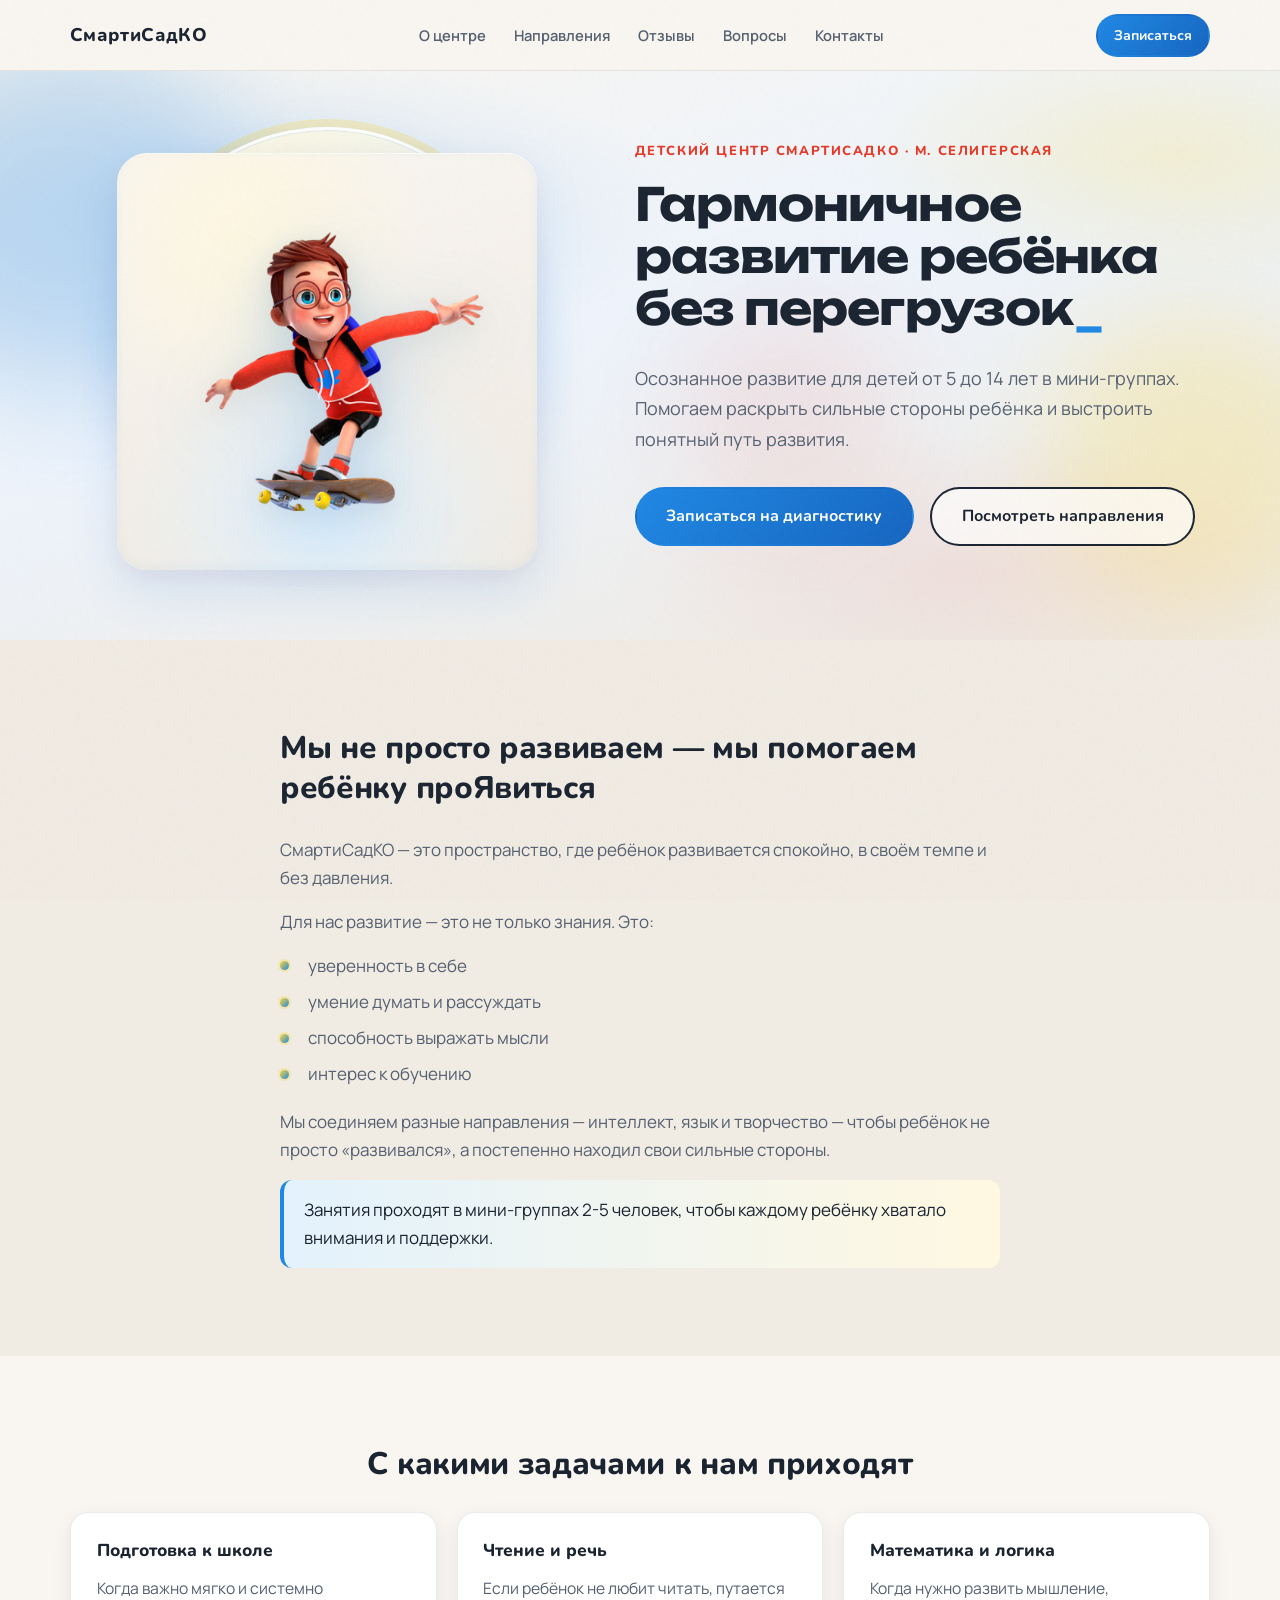
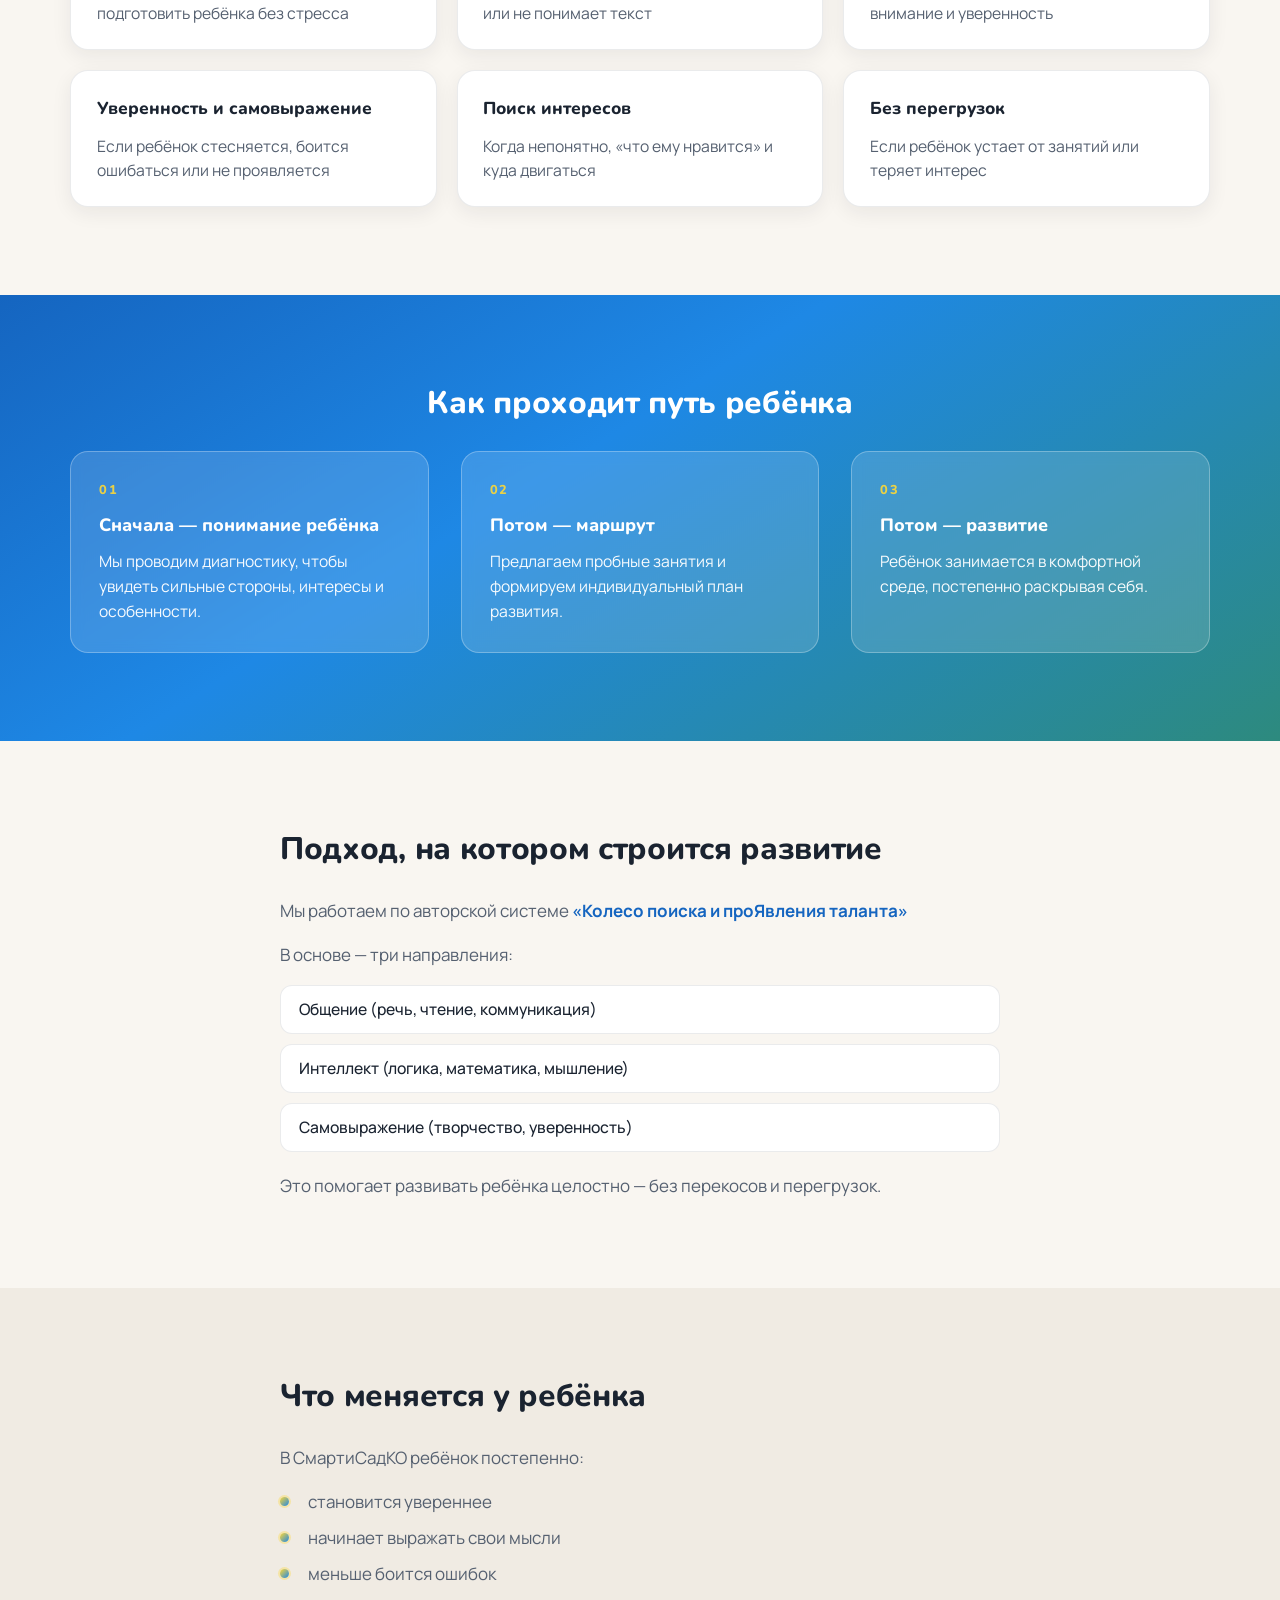
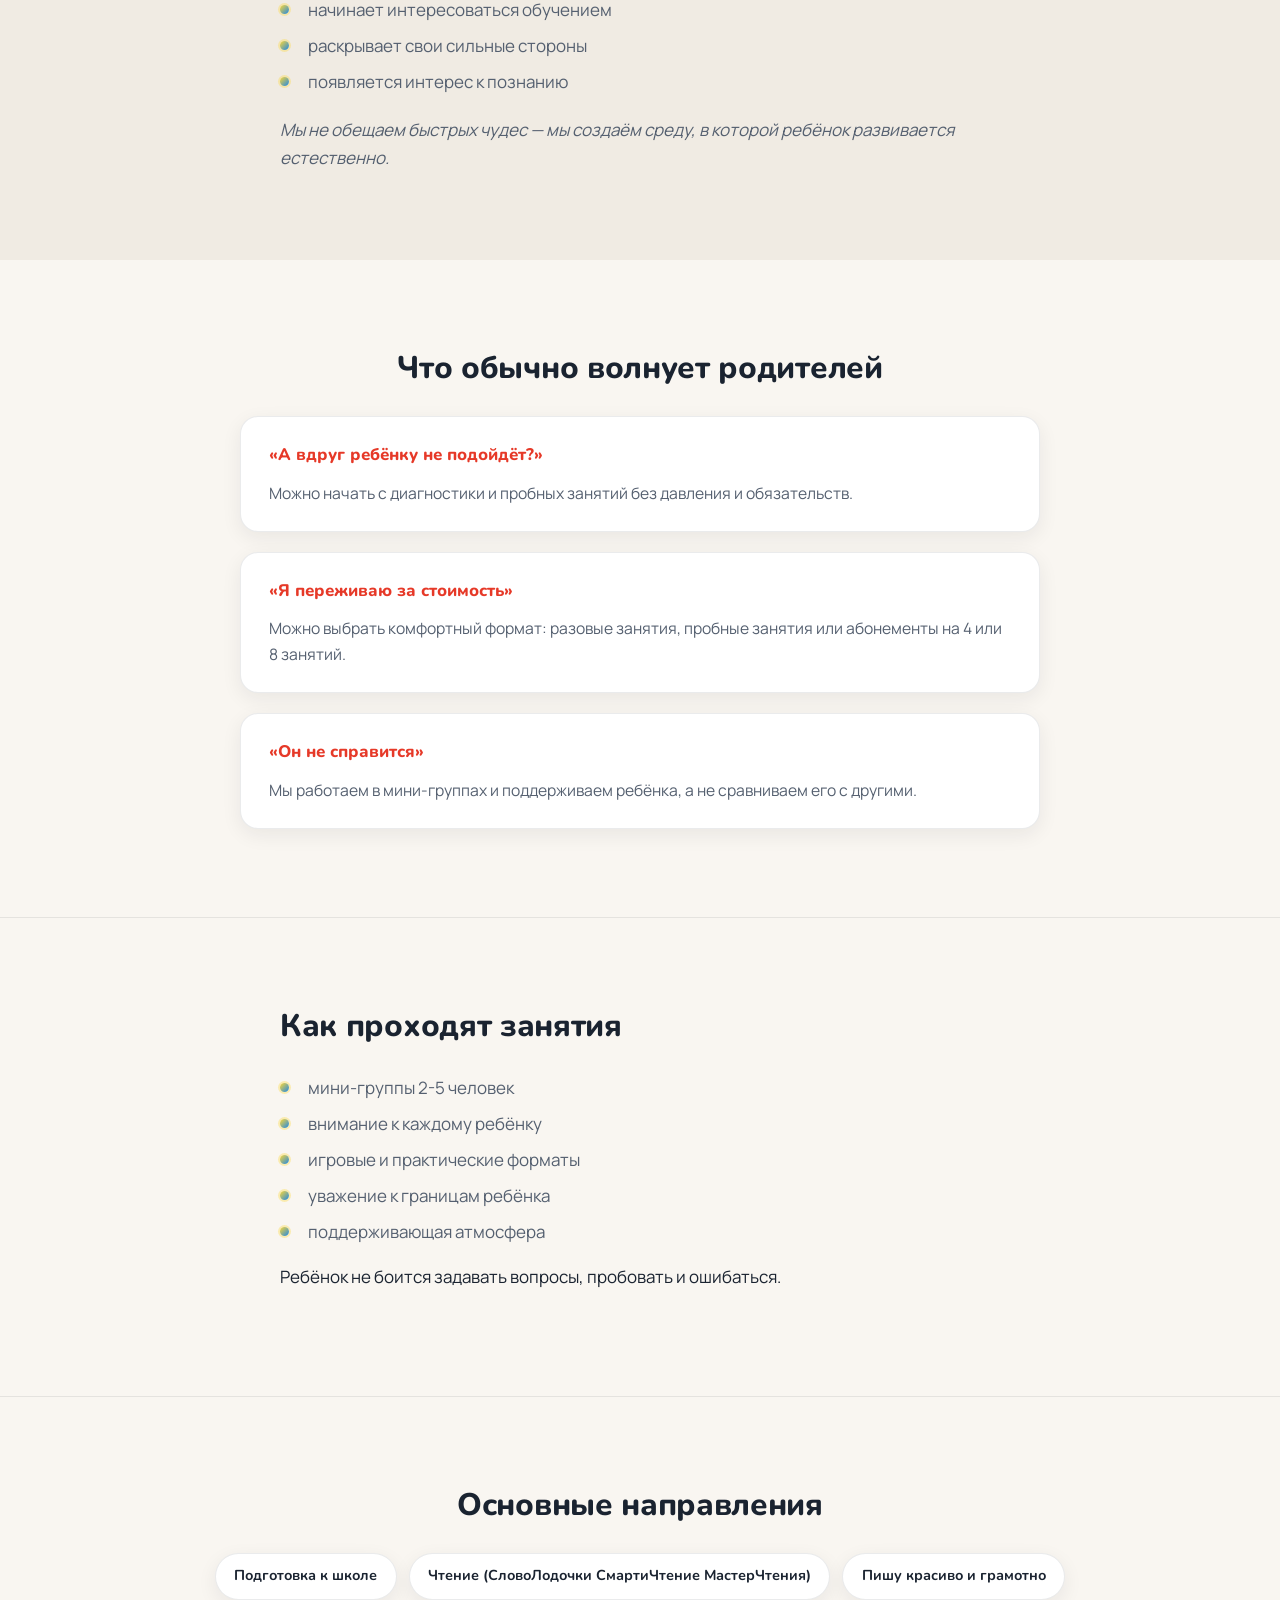
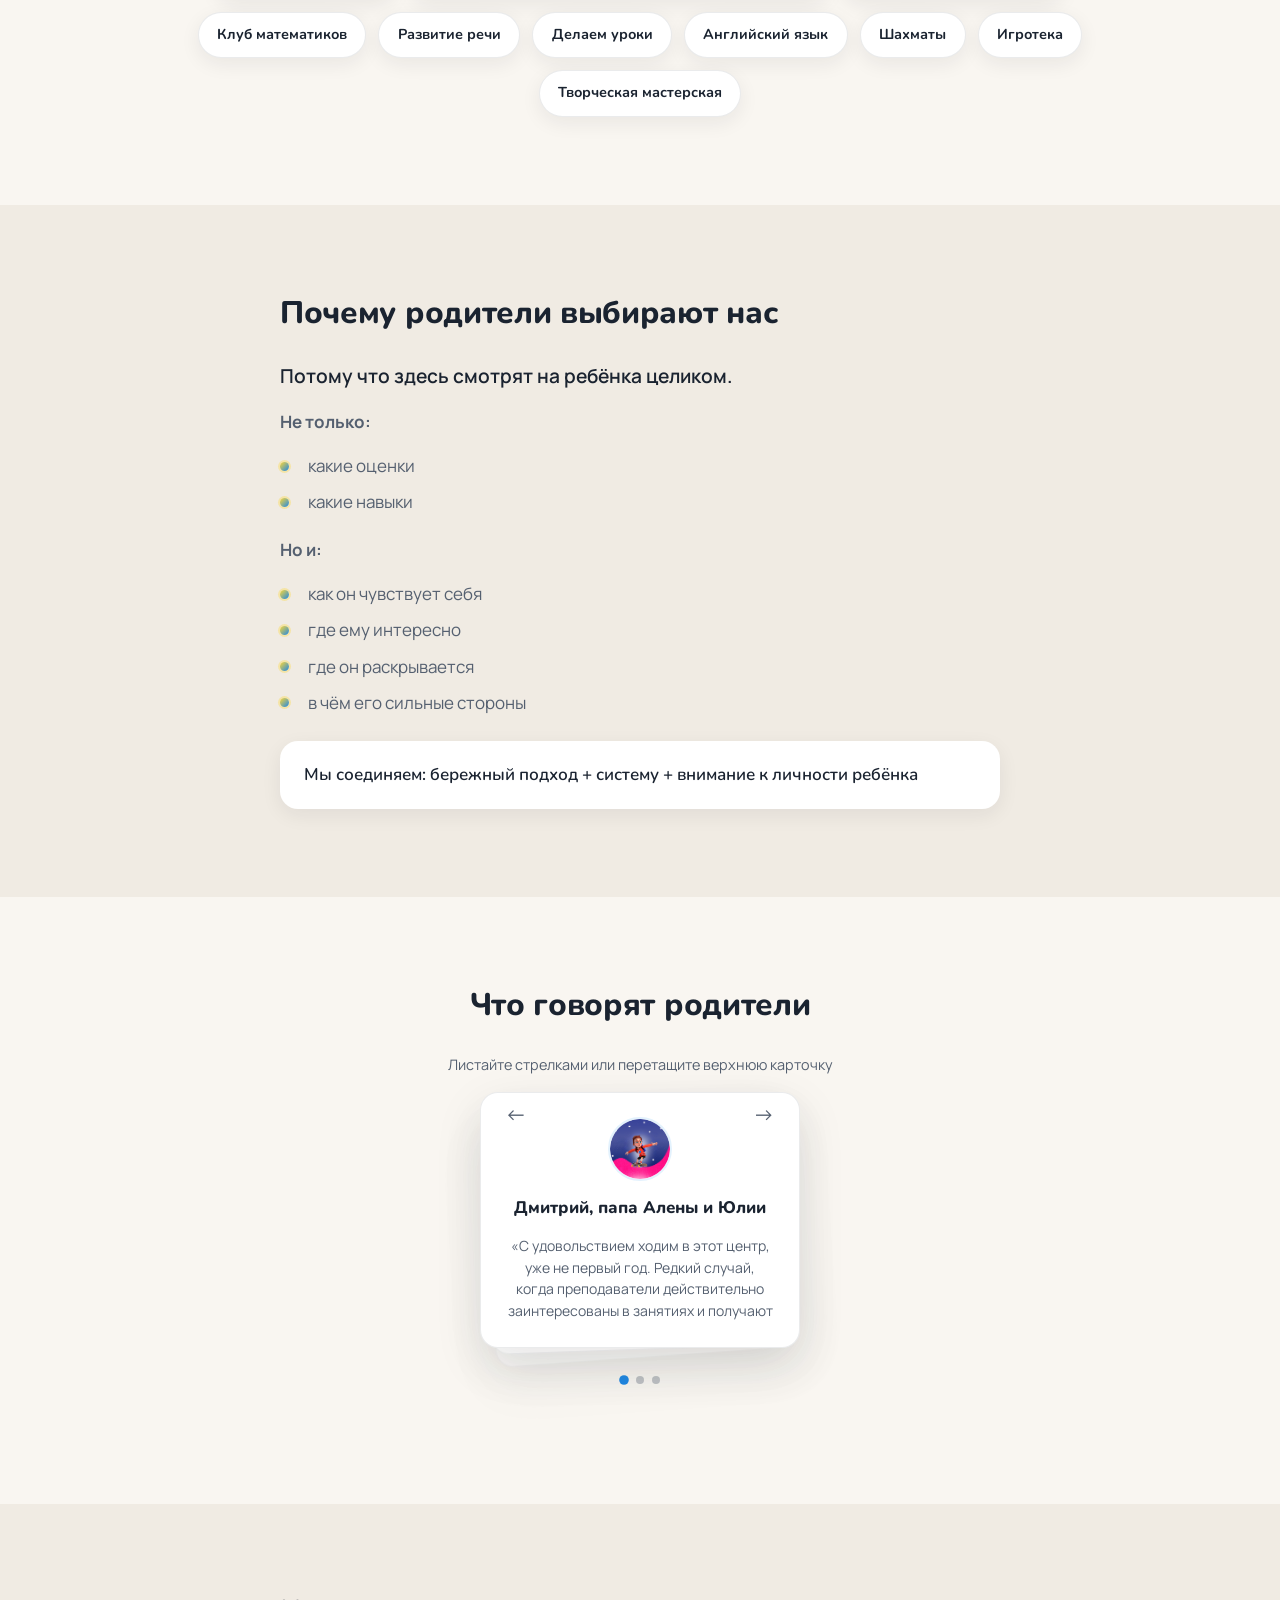
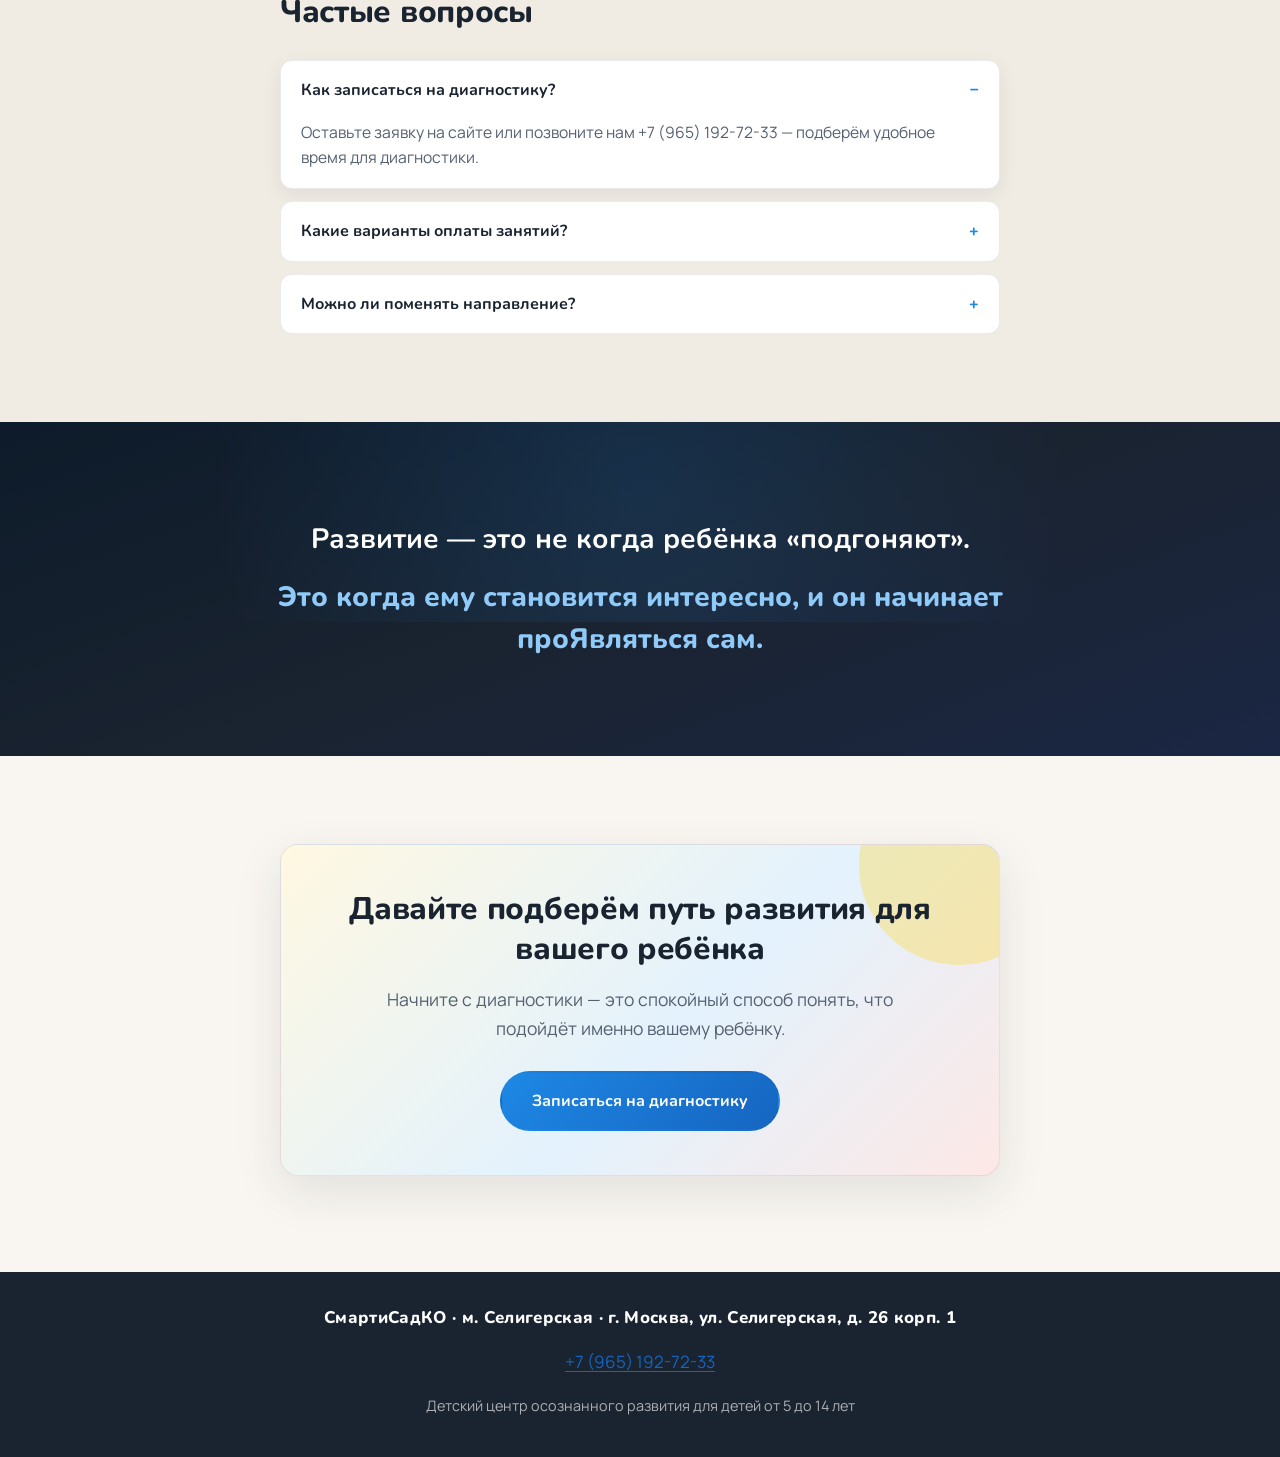
==== commit c69dacd5: "форма для записи после нажатия на кнопку, политика конфиденц (обязательно)" ====
--- a/index.html
+++ b/index.html
@@ -301,8 +301,9 @@
       <div class="container narrow cta-section__box">
         <h2 class="section__title">Давайте подберём путь развития для вашего ребёнка</h2>
         <p class="cta-section__text">Начните с диагностики — это спокойный способ понять, что подойдёт именно вашему ребёнку.</p>
-
-        <div class="cta-form-root" data-cta-form-root>
+        <a class="btn btn--primary btn--large" href="#">Записаться на диагностику</a>
+
+        <div class="cta-form-root" data-cta-form-root hidden>
           <div class="cta-form-result" data-cta-success hidden role="status" aria-live="polite">
             <p class="cta-form-result__text">Спасибо! Дождитесь подтверждения записи. Мы свяжемся с вами в ближайшее время</p>
           </div>
@@ -314,7 +315,7 @@
           <form
             id="cta-diagnostic-form"
             class="cta-form"
-            action="https://formsubmit.co/smartikids@example.com"
+            action="https://formsubmit.co/nosmakova@rambler.ru"
             method="POST"
             novalidate
             data-cta-form
@@ -364,9 +365,10 @@
 
             <div class="cta-form__field cta-form__field--check">
               <label class="cta-form__check cta-form__check--block">
-                <input type="checkbox" name="Согласие с условиями формы" value="да">
-                Согласна с условиями использования формы заявки и <span class="cta-form__inline-link">политикой конфиденциальности</span> лица, разместившего форму заявки.
+                <input type="checkbox" id="cta-consent-terms" name="Согласие с условиями формы" value="да" required data-cta-terms-consent>
+                Согласна с условиями использования формы заявки и <span class="cta-form__inline-link">политикой конфиденциальности</span> лица, разместившего форму заявки. <span class="cta-form__req">*</span>
               </label>
+              <p class="cta-form__error" data-cta-error-for="cta-consent-terms" hidden></p>
             </div>
 
             <div class="cta-form__field cta-form__field--check">
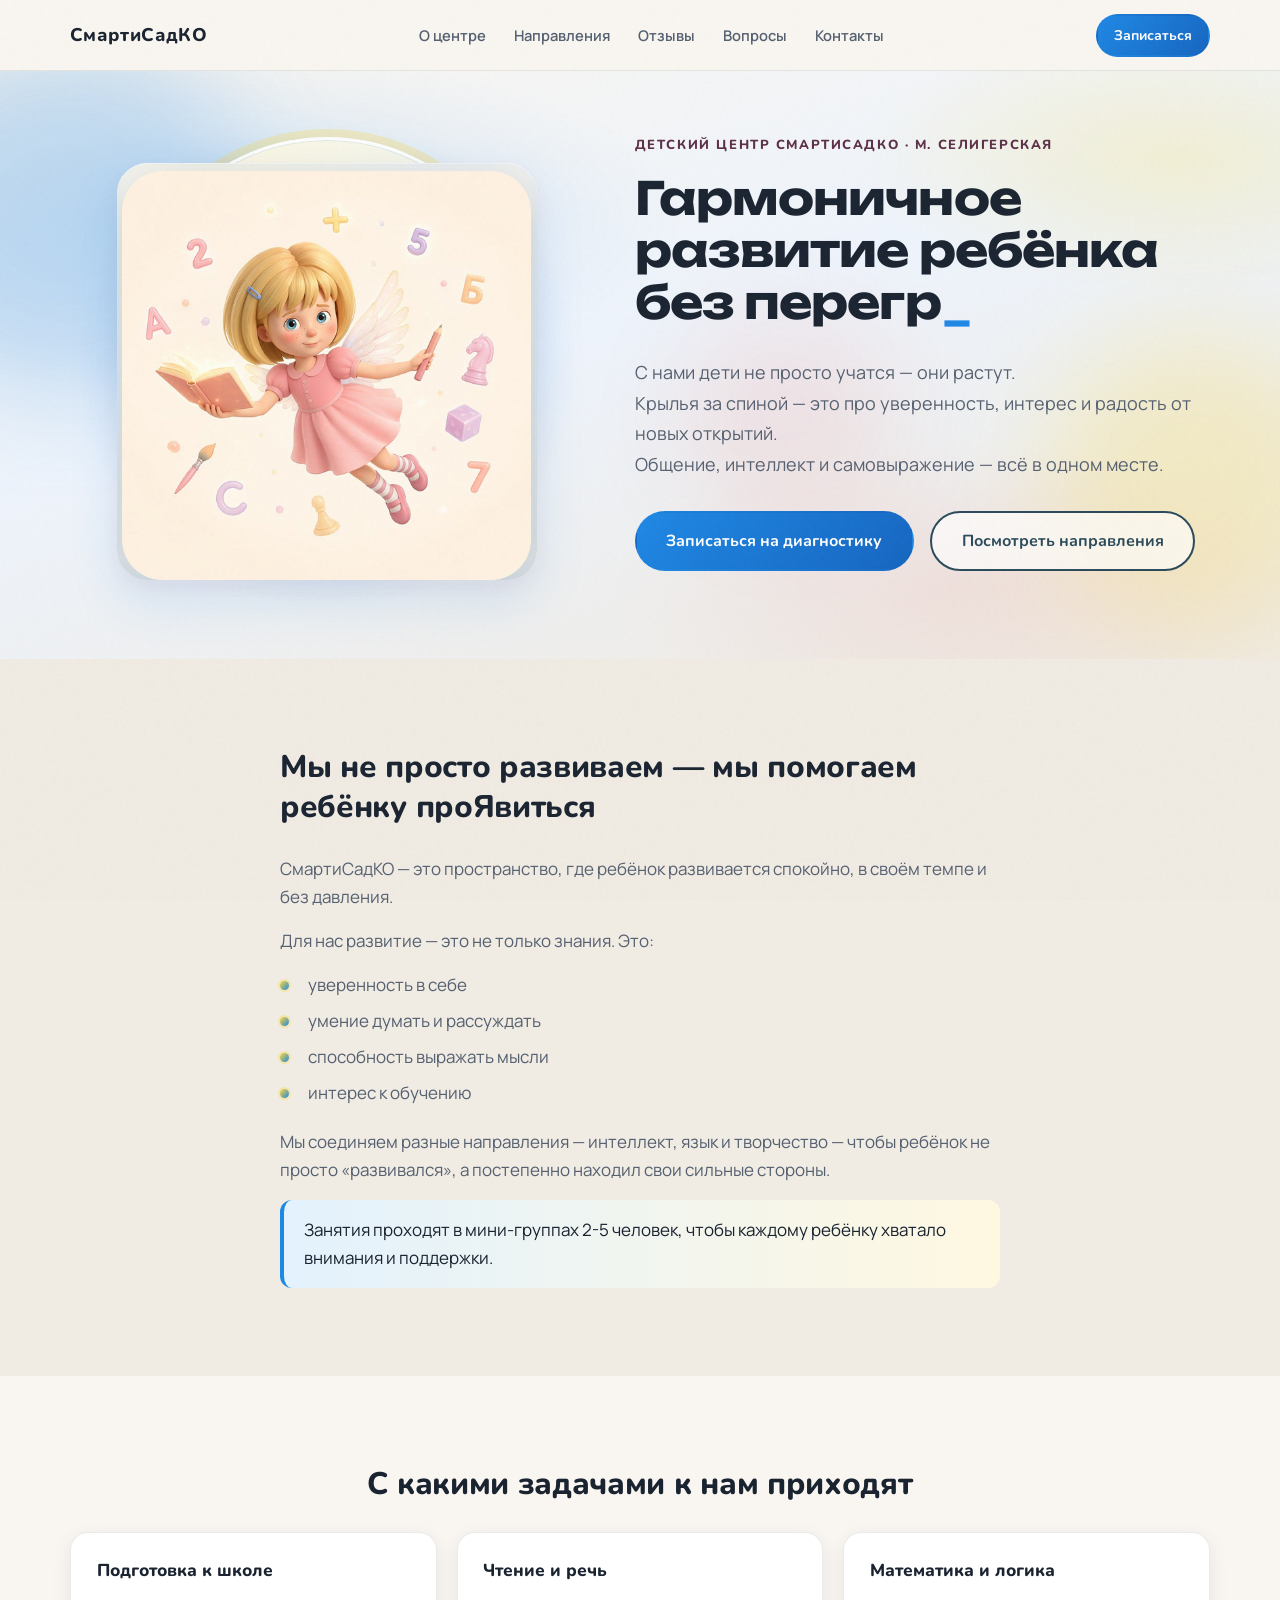
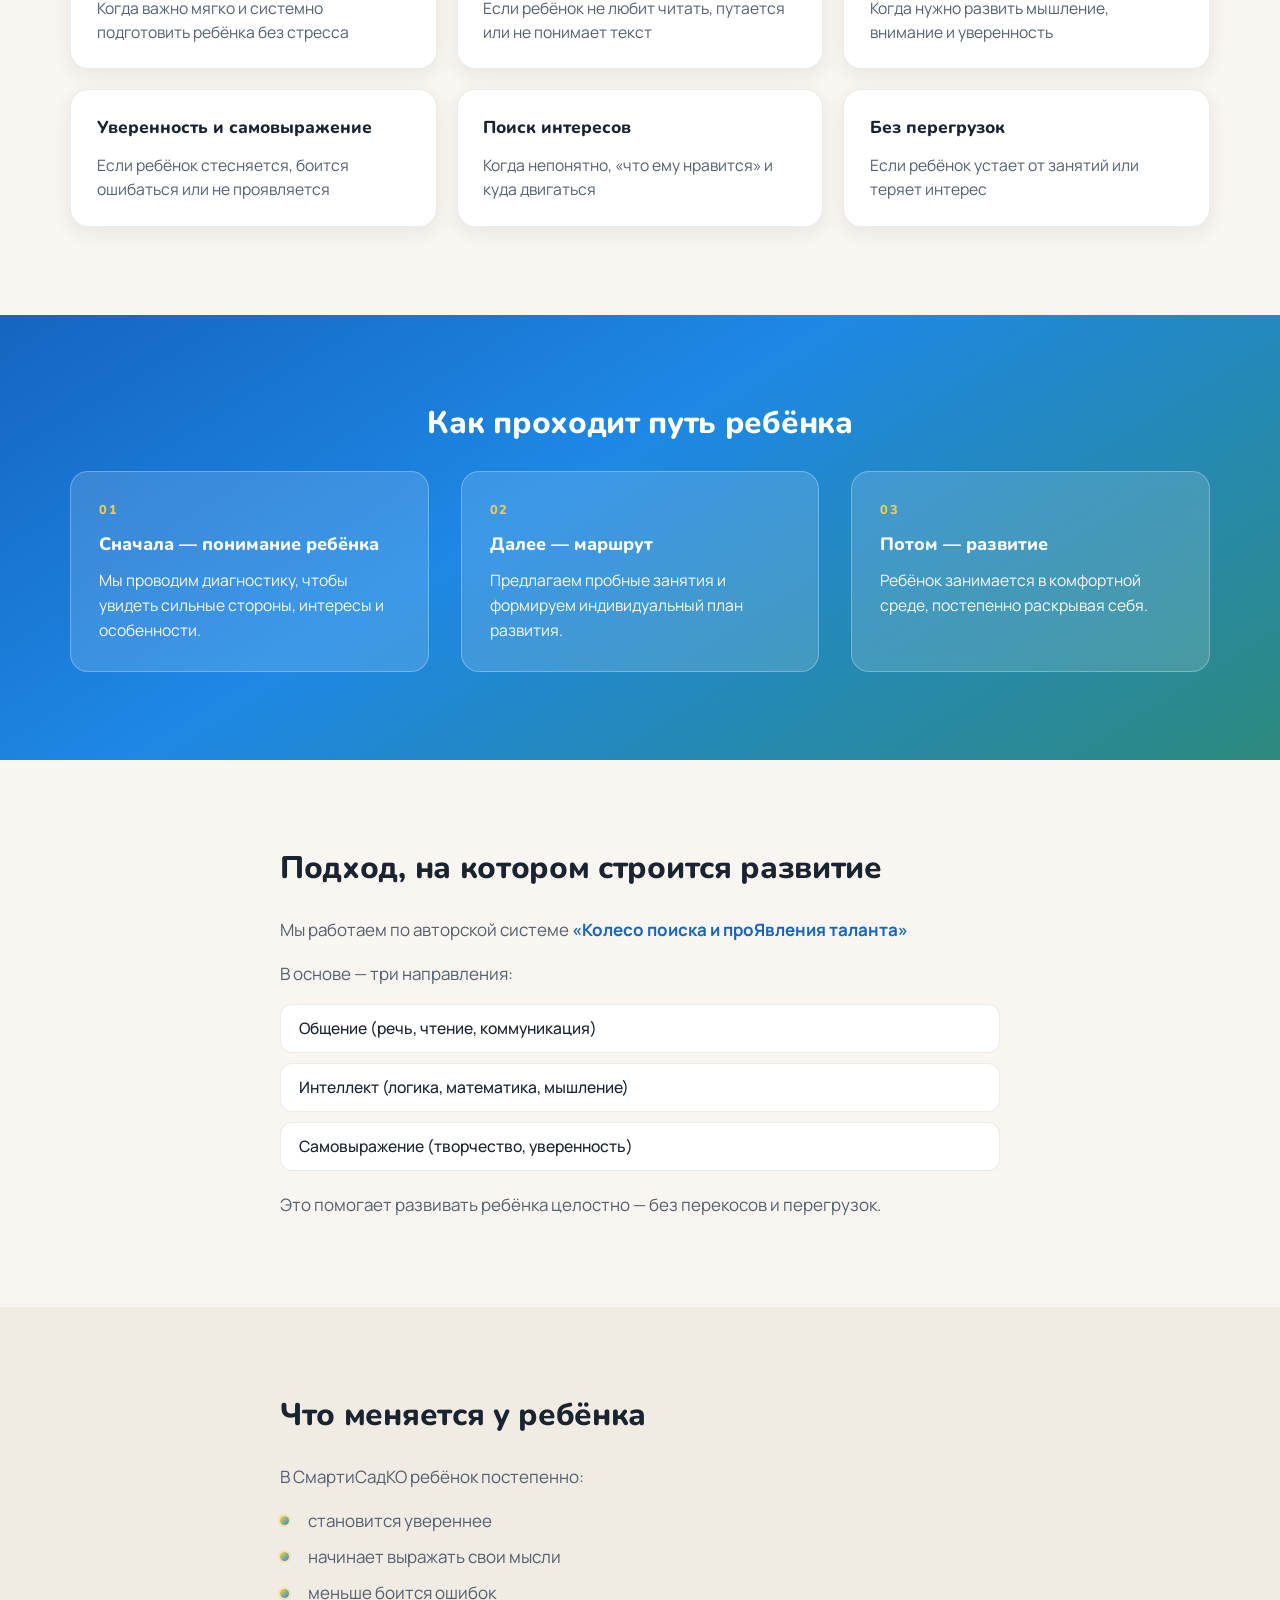
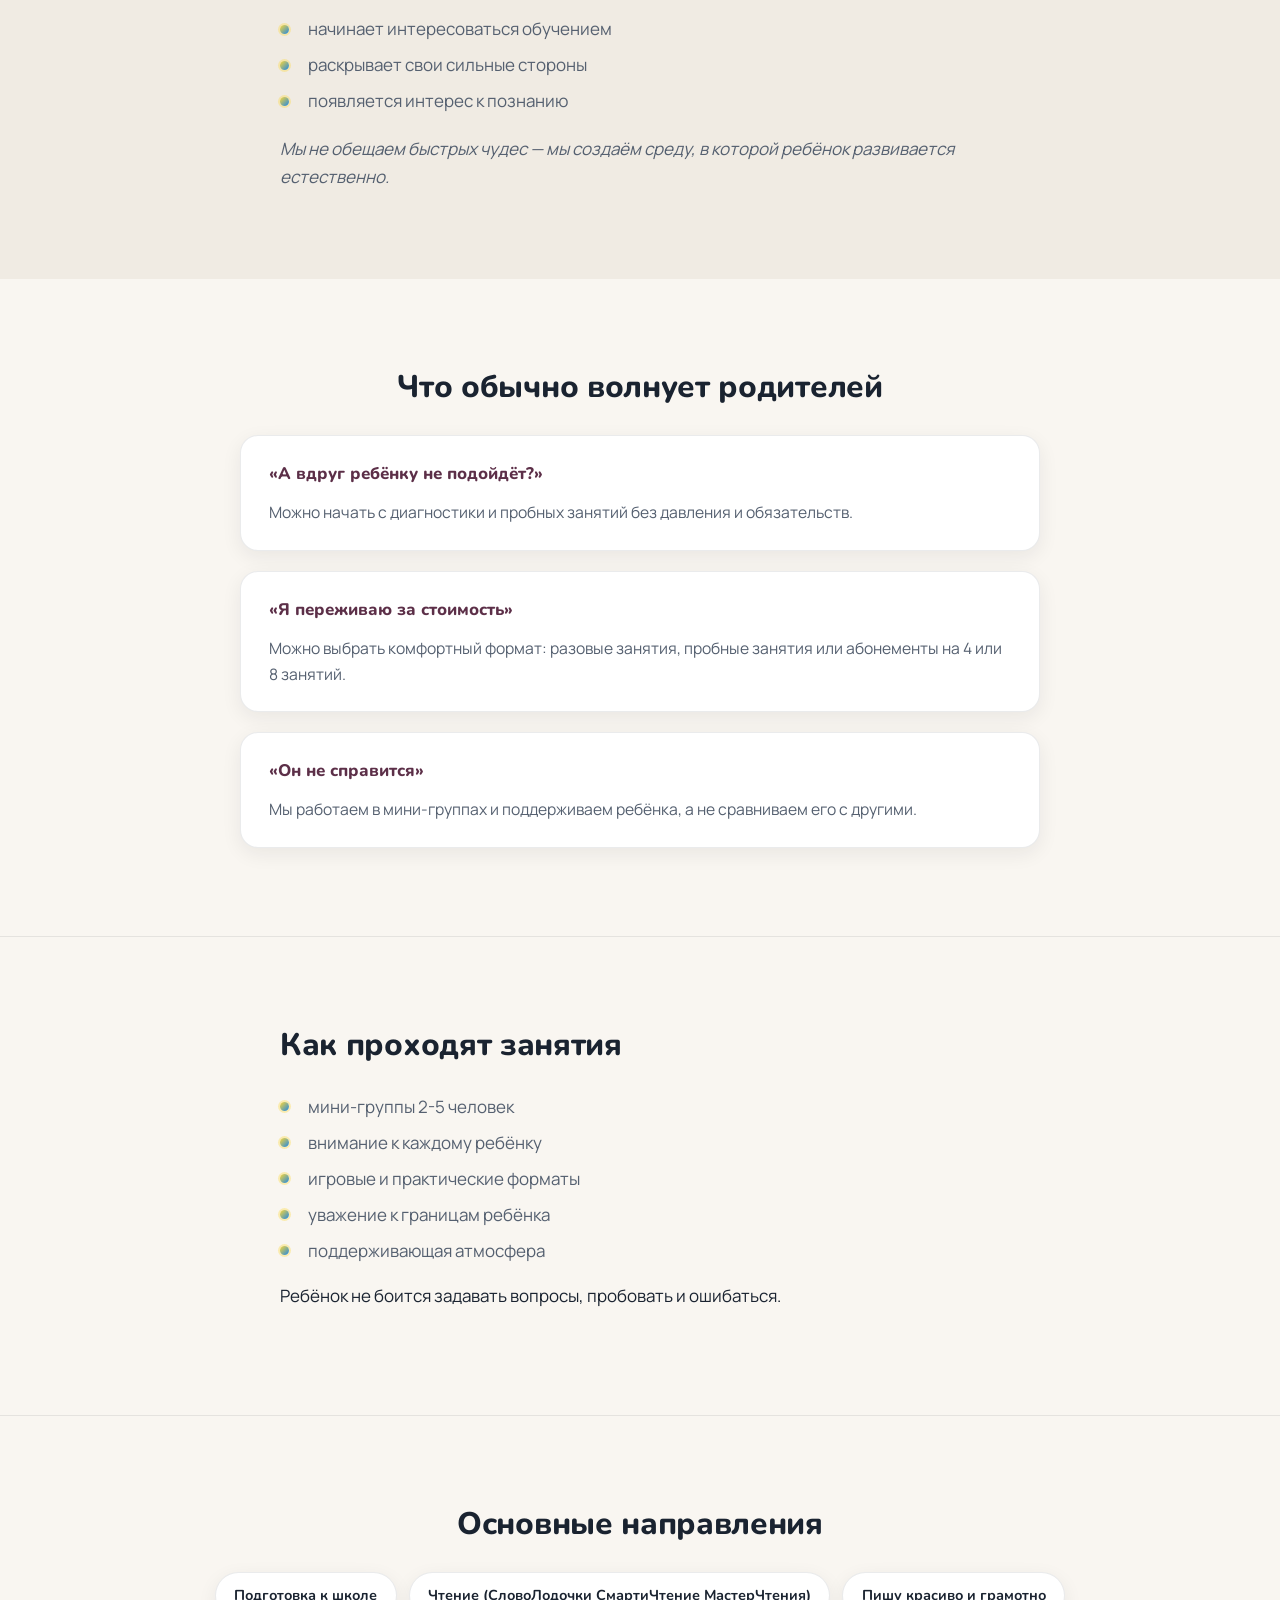
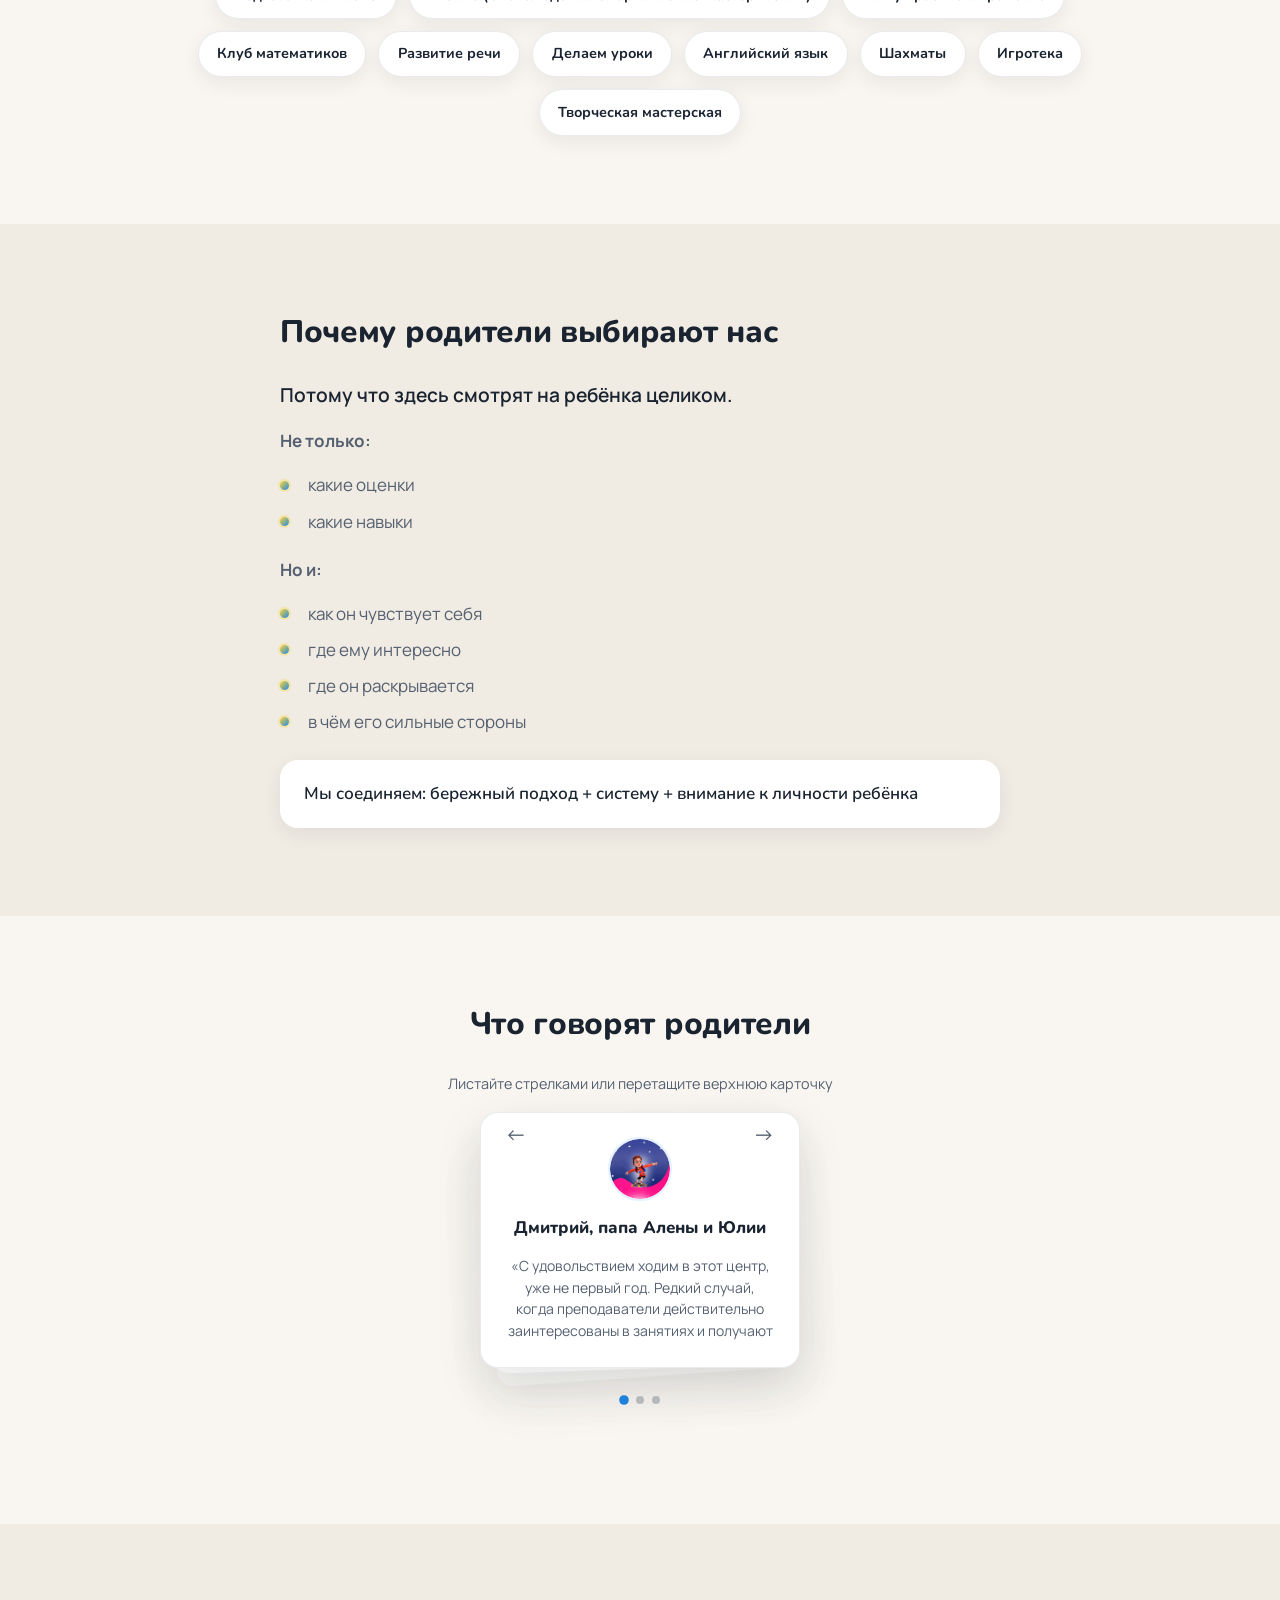
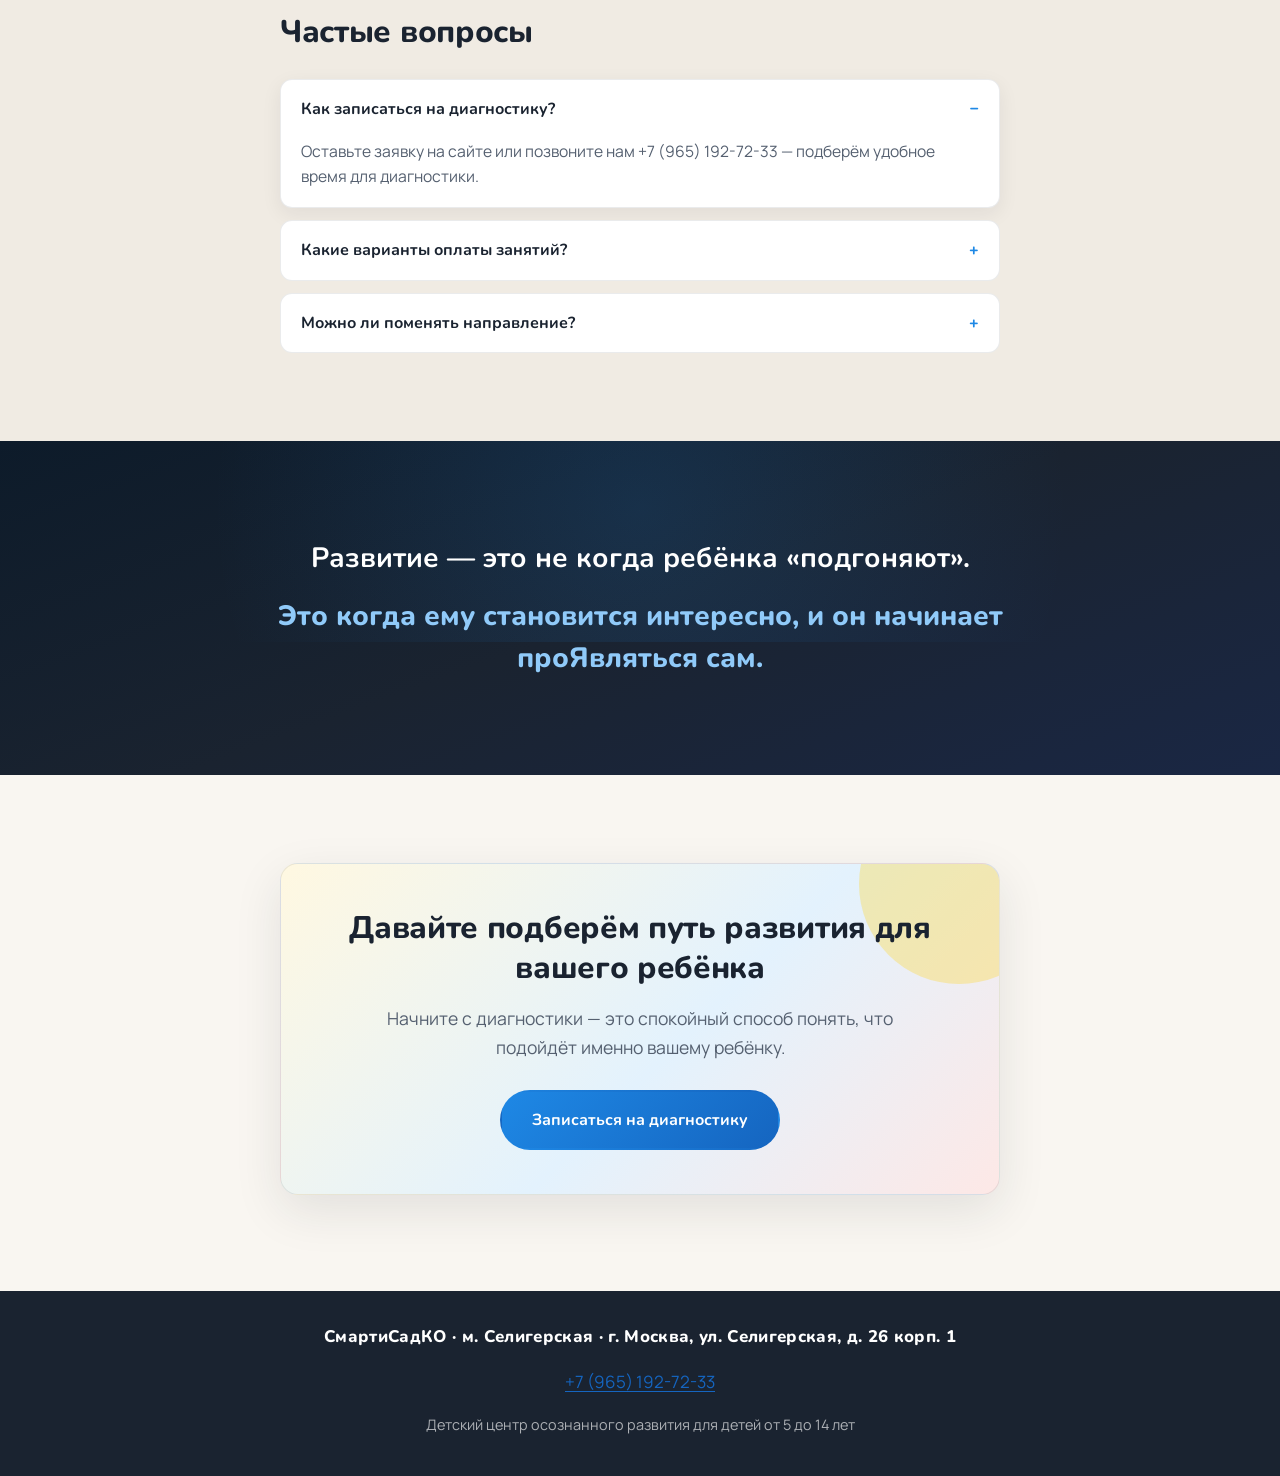
==== commit a5c7f08f: "изменила фото, цвет кнопки, текст подзаголовка (первый экран)" ====
--- a/index.html
+++ b/index.html
@@ -46,7 +46,7 @@
               aria-hidden="true">_</span>
             <noscript>Гармоничное развитие ребёнка без перегрузок</noscript>
           </h1>
-          <p class="hero__lead hero__anim" data-anim style="--d: 180ms">Осознанное развитие для детей от 5 до 14 лет в мини-группах.<br>Помогаем раскрыть сильные стороны ребёнка и выстроить понятный путь развития.</p>
+          <p class="hero__lead hero__anim" data-anim style="--d: 180ms">С нами дети не просто учатся — они растут.<br>Крылья за спиной — это про уверенность, интерес и радость от новых открытий.<br>Общение, интеллект и самовыражение — всё в одном месте.</p>
           <div class="hero__actions hero__anim" data-anim style="--d: 270ms">
             <a class="btn btn--primary btn--large" href="#cta">Записаться на диагностику</a>
             <a class="btn btn--outline btn--large" href="#directions">Посмотреть направления</a>
@@ -58,8 +58,8 @@
             <div class="hero__img-shell">
               <img
                 class="hero__img hero__img--photoroom"
-                src="Frame 143-Photoroom.png"
-                alt="СмартиСадКО: персонаж на скейтборде"
+                src="hero-books.png"
+                alt="Иллюстрация: ребёнок с книгой и символы обучения и творчества"
                 width="1024"
                 height="1024"
                 loading="eager"
@@ -134,7 +134,7 @@
           </li>
           <li class="step">
             <span class="step__num">02</span>
-            <h3 class="step__title">Потом — маршрут</h3>
+            <h3 class="step__title">Далее — маршрут</h3>
             <p class="step__text">Предлагаем пробные занятия и формируем индивидуальный план развития.</p>
           </li>
           <li class="step">
--- a/styles.css
+++ b/styles.css
@@ -6,17 +6,14 @@
   --bg-card: #ffffff;
   --ink: #1a2330;
   --ink-muted: #556070;
-  /* Иллюстрация: худи, кеды */
-  --brand-red: #e63928;
+  --brand-red: #5c2f48;
   --brand-red-soft: #fde8e6;
-  /* Рюкзак, акценты */
   --brand-blue: #1e88e5;
   --brand-blue-dark: #1565c0;
   --brand-blue-soft: #e3f2fd;
-  /* Колёса скейтборда */
   --brand-yellow: #fdd835;
   --brand-yellow-soft: #fff8e1;
-  /* Сохраняем «спокойный» акцент текста + CTA */
+  --btn-outline-photo: #2a4a5a;
   --accent: var(--brand-blue);
   --accent-dark: var(--brand-blue-dark);
   --accent-light: var(--brand-blue-soft);
@@ -193,8 +190,8 @@
 
 .btn--outline {
   background: rgba(255, 255, 255, 0.65);
-  color: var(--ink);
-  border-color: var(--ink);
+  color: var(--btn-outline-photo);
+  border-color: var(--btn-outline-photo);
 }
 
 .btn--outline:hover {
@@ -410,7 +407,7 @@
   font-size: 1.125rem;
   color: var(--ink-muted);
   line-height: 1.7;
-  max-width: 38rem;
+  max-width: min(40rem, 100%);
 }
 
 .hero__actions {
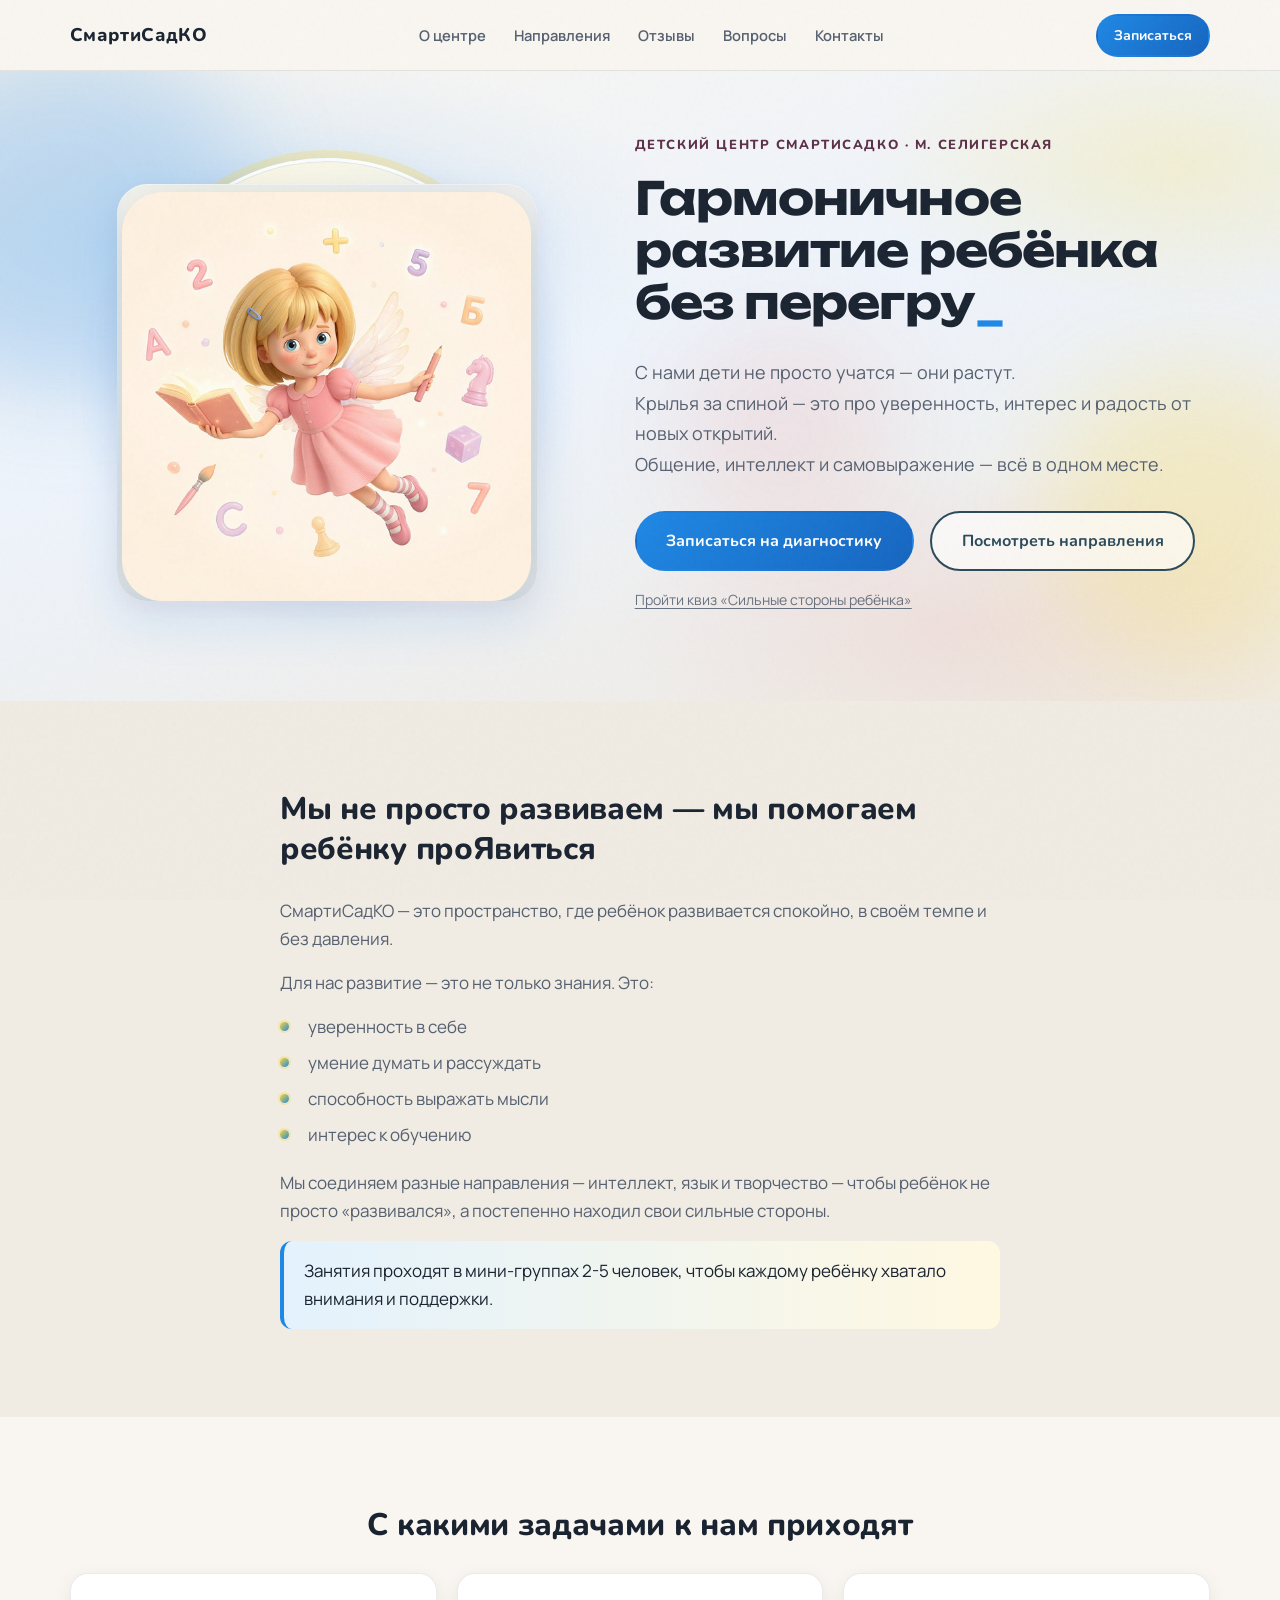
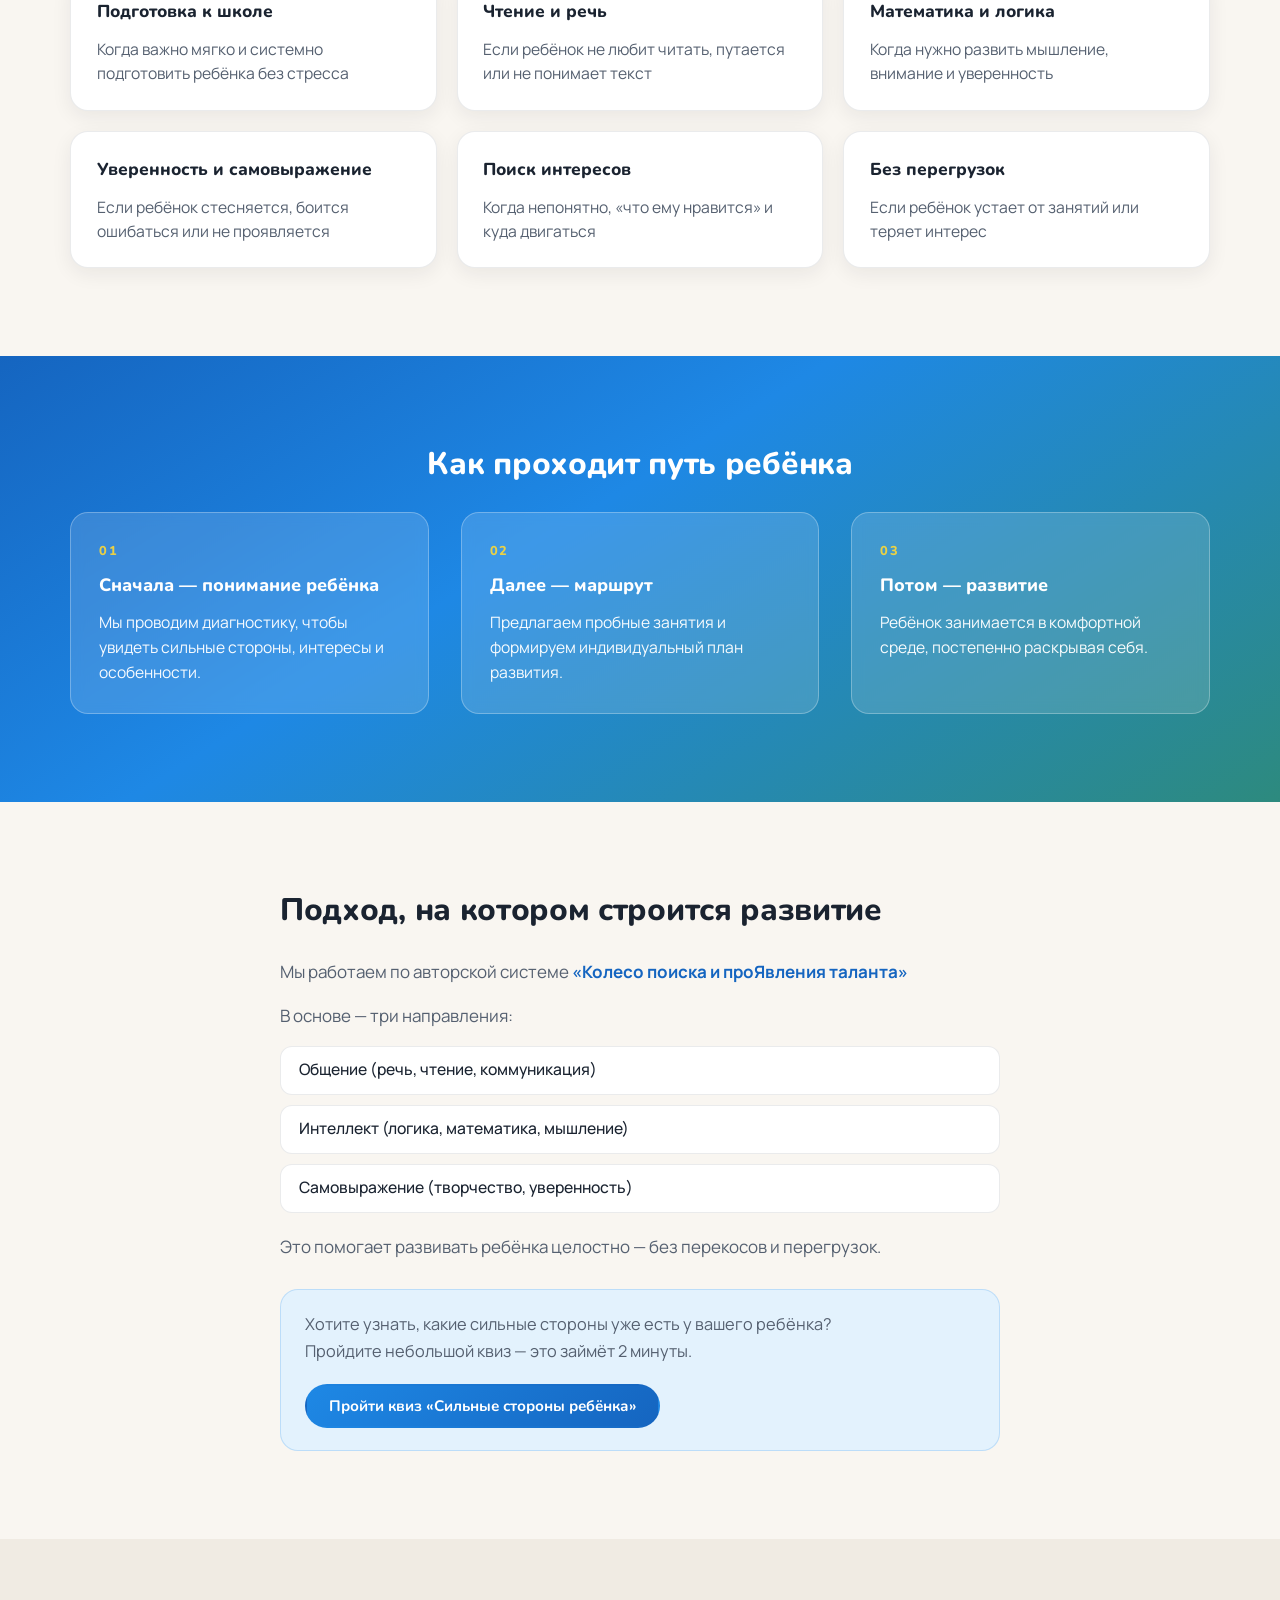
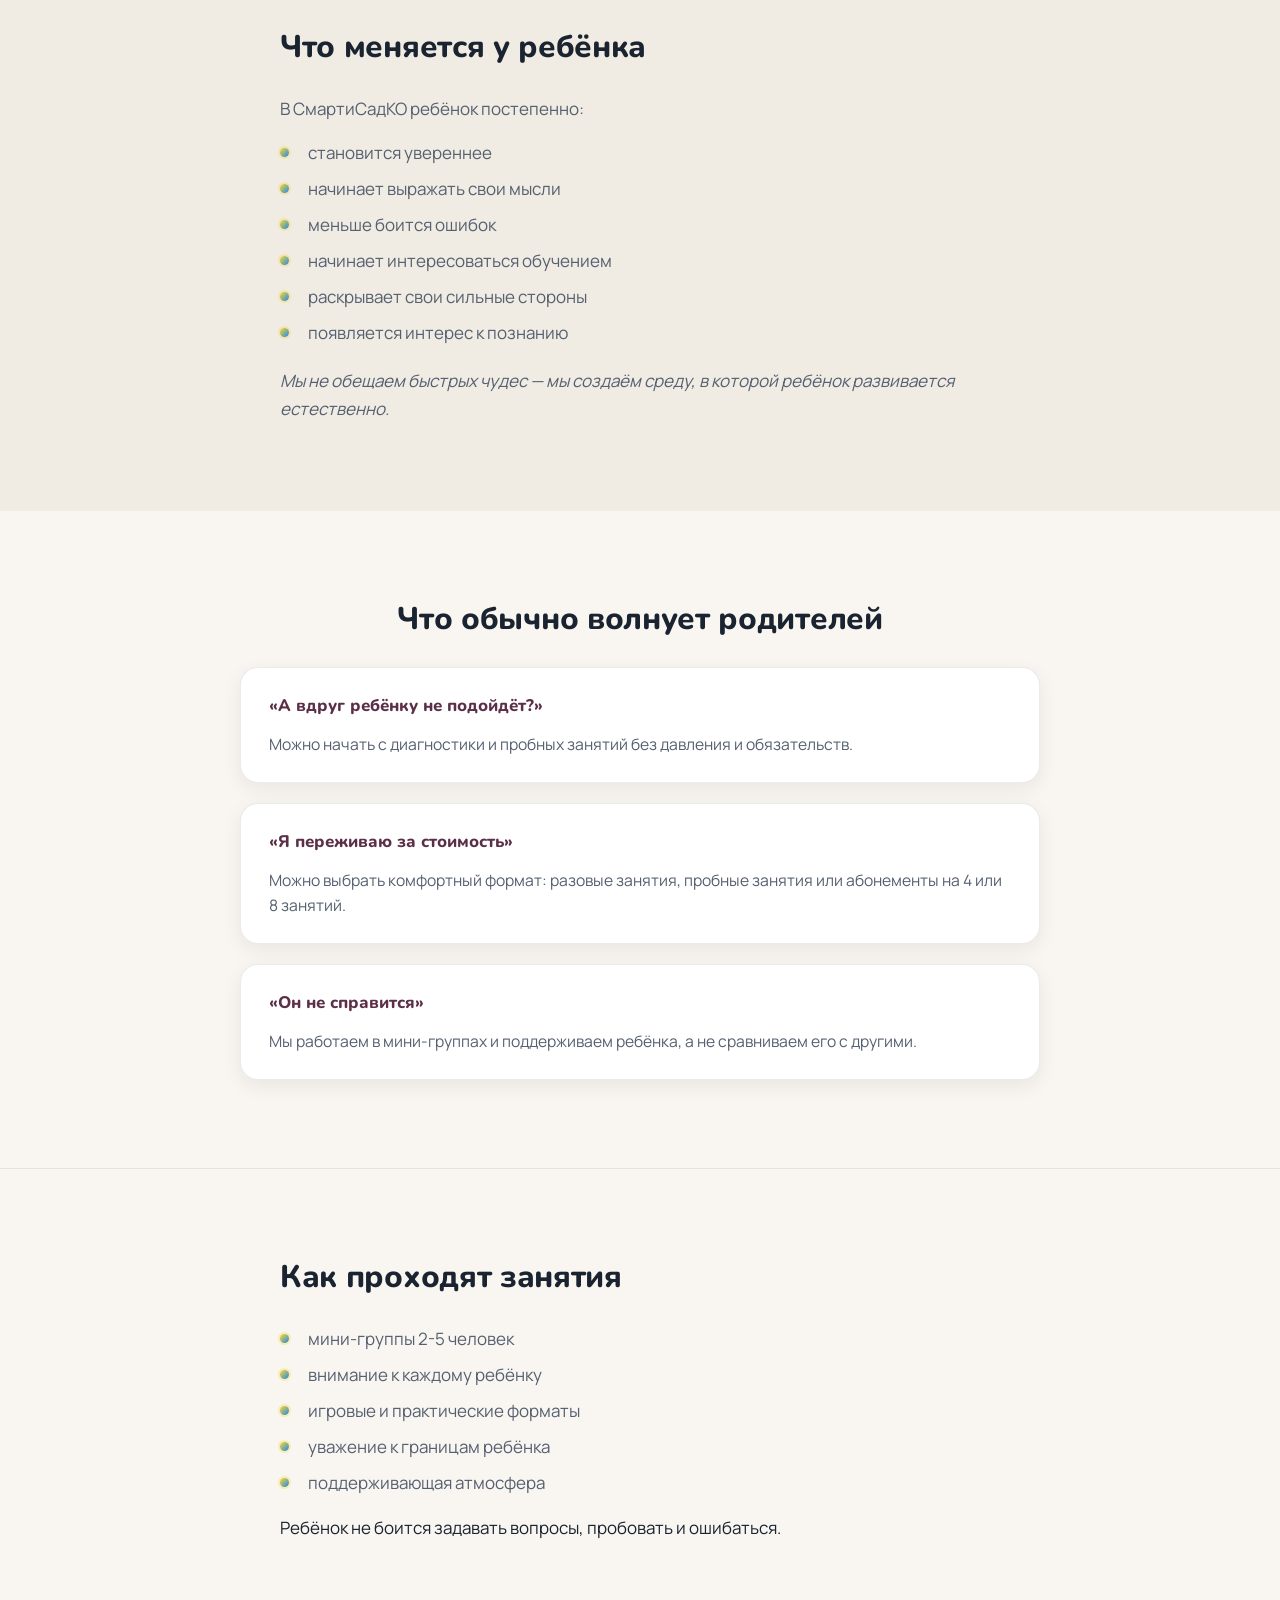
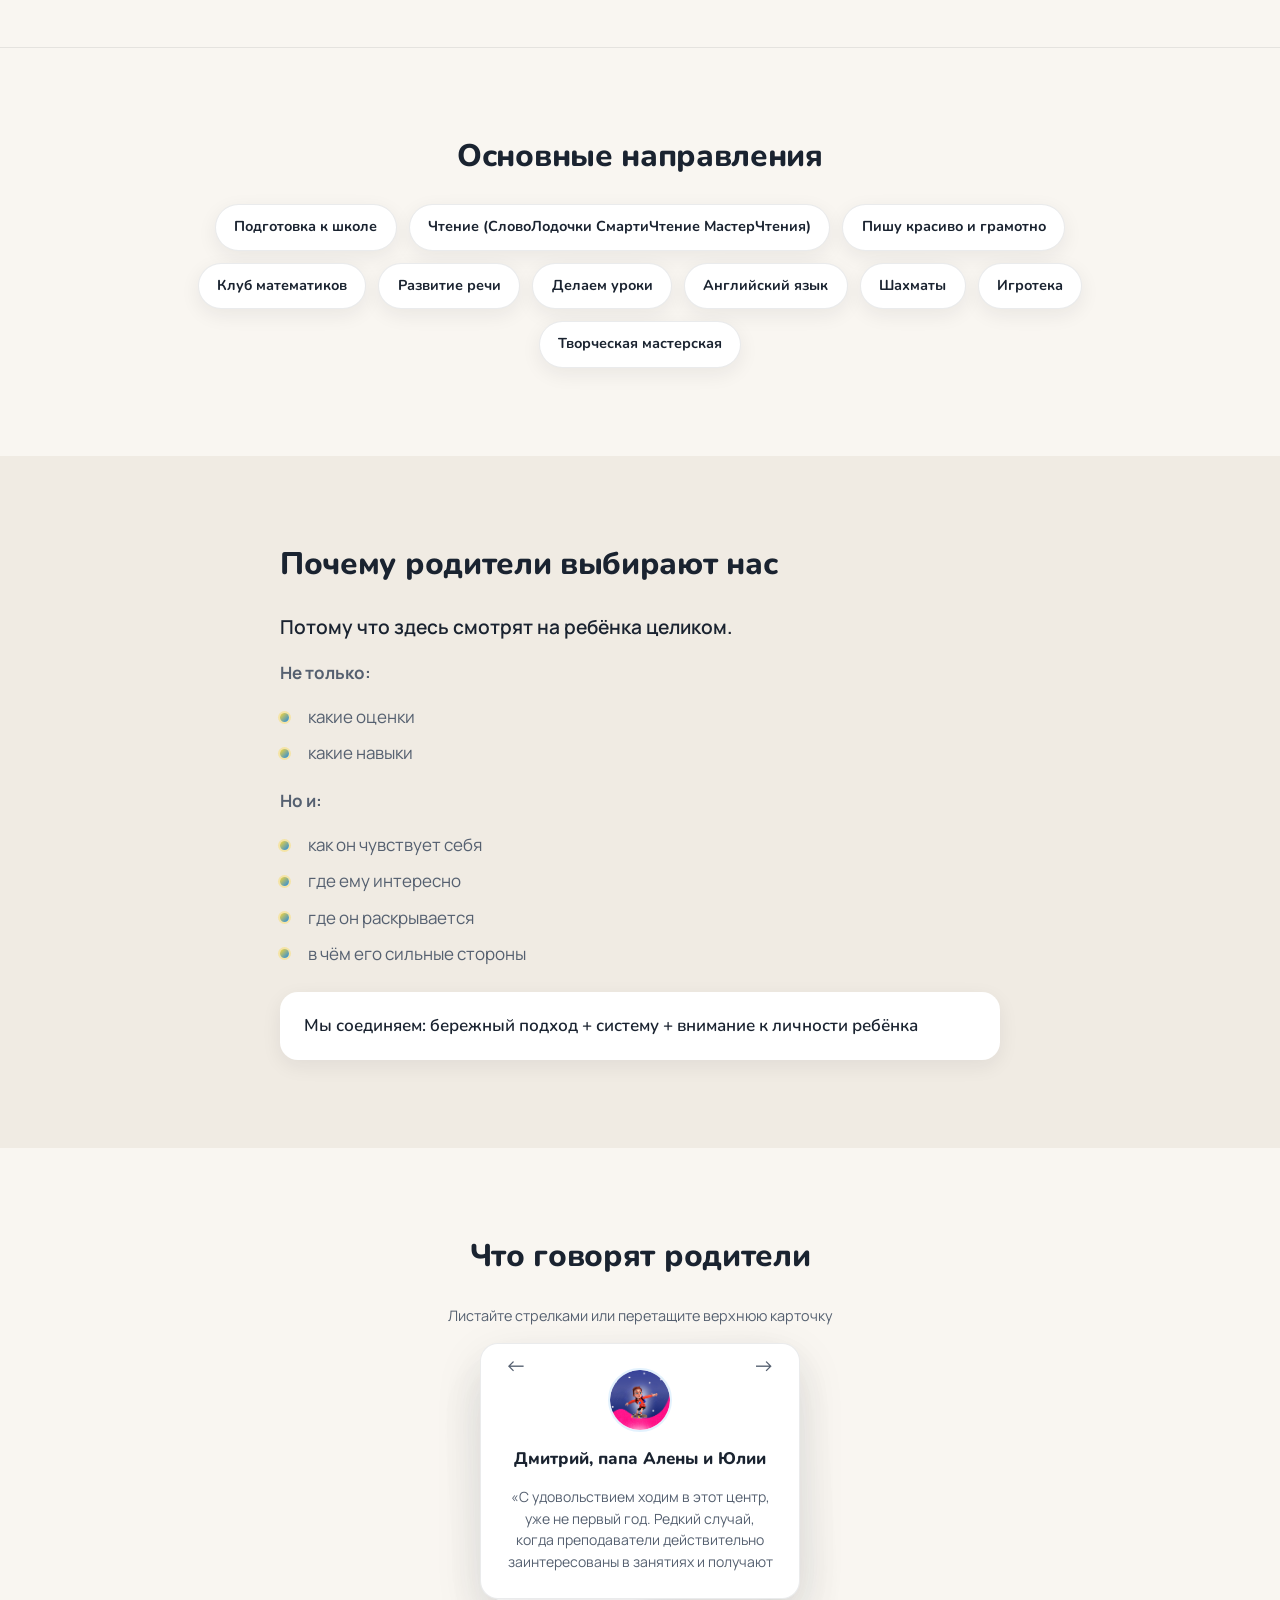
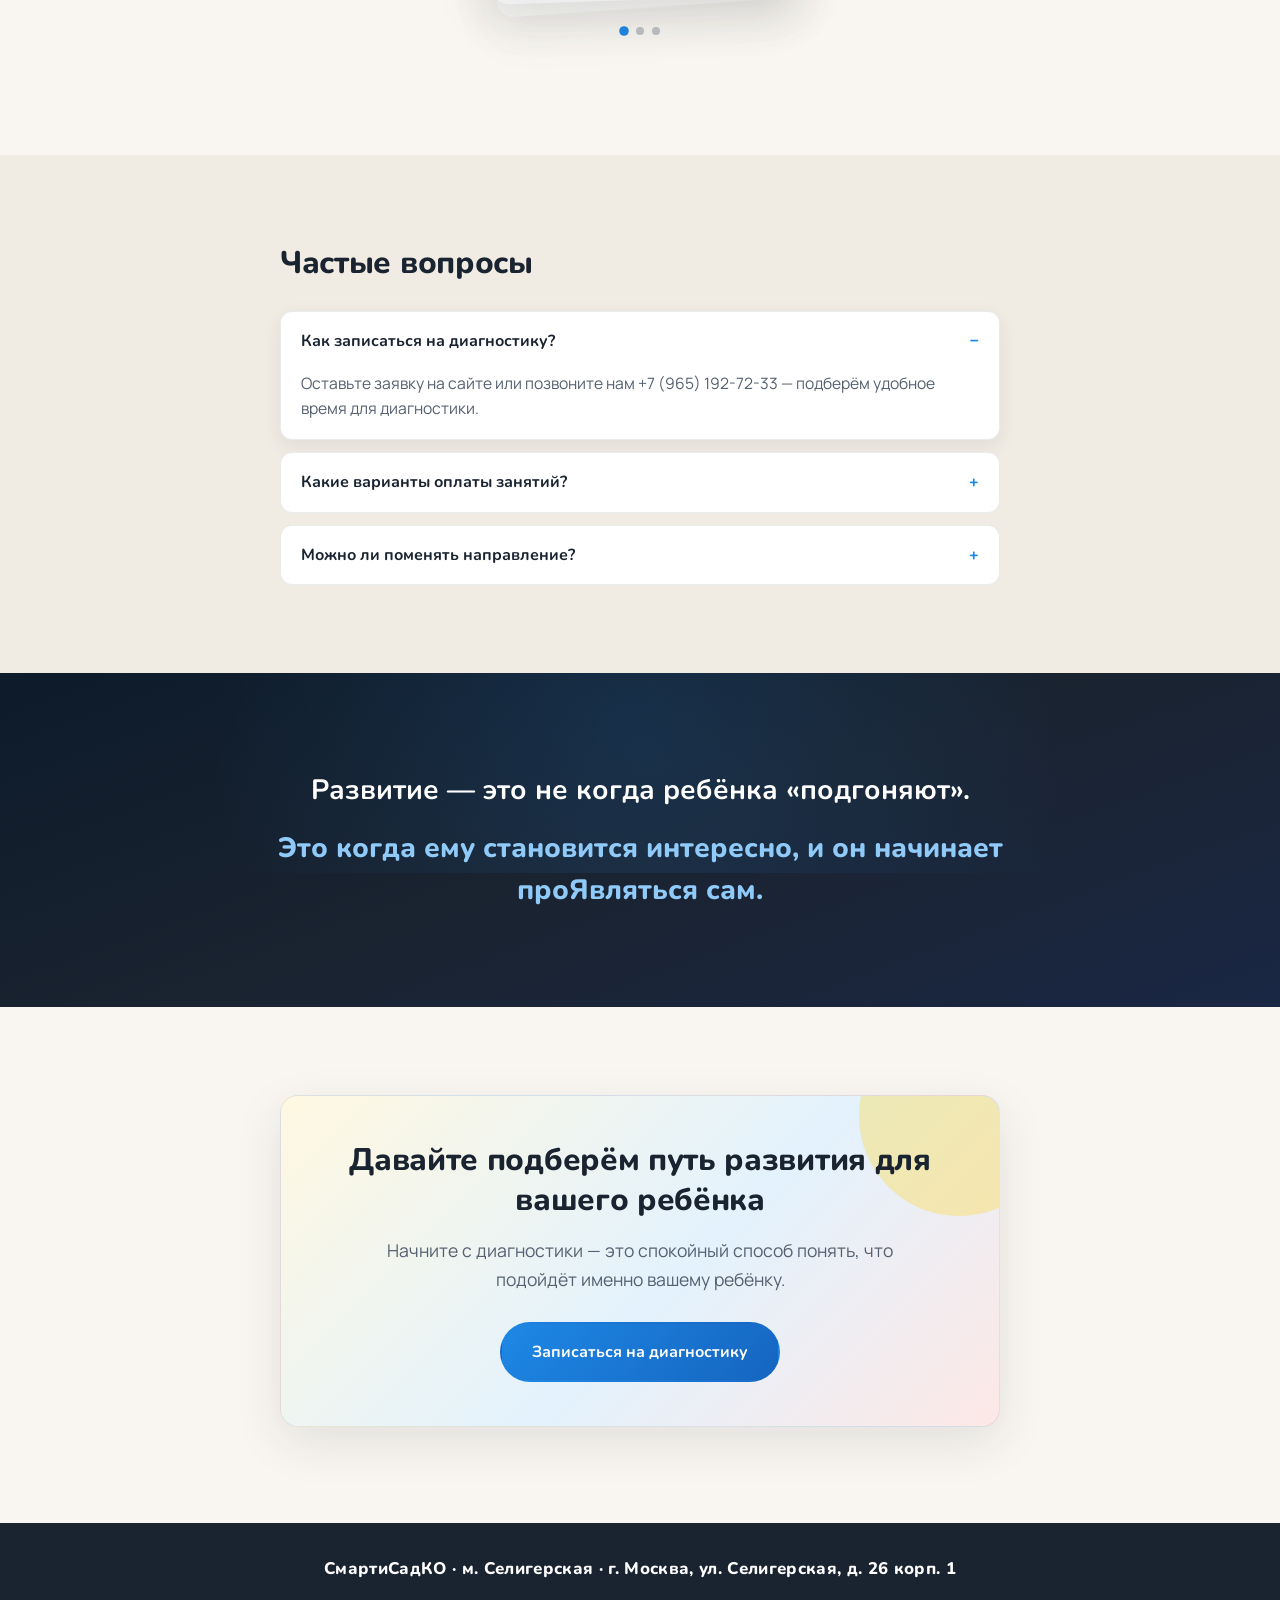
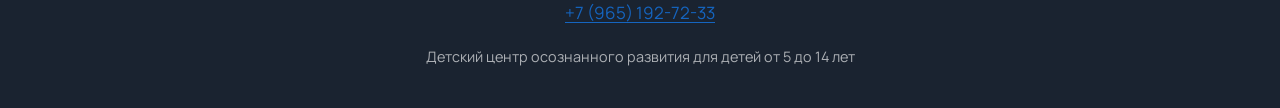
==== commit d4119222: "добавлен квиз" ====
--- a/index.html
+++ b/index.html
@@ -1,410 +1,496 @@
-<!DOCTYPE html>
-<html lang="ru">
-<head>
-  <meta charset="UTF-8">
-  <meta name="viewport" content="width=device-width, initial-scale=1.0">
-  <title>СмартиСадКО — детский центр м. Селигерская +7 (965) 192-72-33</title>
-  <meta name="description" content="Гармоничное развитие ребёнка без перегрузок. Детский центр СмартиСадКО для детей от 5 до 14 лет.">
-  <link rel="preconnect" href="https://fonts.googleapis.com">
-  <link rel="preconnect" href="https://fonts.gstatic.com" crossorigin>
-  <link href="https://fonts.googleapis.com/css2?family=Manrope:wght@400;500;600;700&family=Nunito:wght@600;700;800&family=Unbounded:wght@500;600;700&display=swap" rel="stylesheet">
-  <link rel="stylesheet" href="styles.css">
-</head>
-<body>
-  <header class="site-header">
-    <div class="container header-inner">
-      <a class="logo" href="#">СмартиСадКО</a>
-      <nav class="nav" aria-label="Основная навигация">
-        <a href="#about">О центре</a>
-        <a href="#directions">Направления</a>
-        <a href="#reviews">Отзывы</a>
-        <a href="#faq">Вопросы</a>
-        <a href="#contacts">Контакты</a>
-      </nav>
-      <a class="btn btn--small btn--primary" href="#cta">Записаться</a>
-    </div>
-  </header>
-
-  <main>
-    <!-- 1. Первый экран -->
-    <section class="hero" id="top">
-      <div class="hero__bg" aria-hidden="true">
-        <span class="hero__mesh"></span>
-        <span class="hero__blob hero__blob--1"></span>
-        <span class="hero__blob hero__blob--2"></span>
-        <span class="hero__blob hero__blob--3"></span>
-      </div>
-      <div class="container hero__grid">
-        <div class="hero__content">
-          <p class="eyebrow hero__anim" data-anim style="--d: 0ms">Детский центр СмартиСадКО · м. Селигерская</p>
-          <h1
-            class="hero__title"
-            aria-label="Гармоничное развитие ребёнка без перегрузок. Осознанное развитие для детей в мини-группах.">
-            <span id="hero-typewriter" class="text-type" aria-hidden="true"></span><span
-              id="hero-typewriter-cursor"
-              class="text-type__cursor"
-              aria-hidden="true">_</span>
-            <noscript>Гармоничное развитие ребёнка без перегрузок</noscript>
-          </h1>
-          <p class="hero__lead hero__anim" data-anim style="--d: 180ms">С нами дети не просто учатся — они растут.<br>Крылья за спиной — это про уверенность, интерес и радость от новых открытий.<br>Общение, интеллект и самовыражение — всё в одном месте.</p>
-          <div class="hero__actions hero__anim" data-anim style="--d: 270ms">
-            <a class="btn btn--primary btn--large" href="#cta">Записаться на диагностику</a>
-            <a class="btn btn--outline btn--large" href="#directions">Посмотреть направления</a>
-          </div>
-        </div>
-        <figure class="hero__figure" aria-label="Персонаж СмартиСадКО">
-          <div class="hero__figure-ring" aria-hidden="true"></div>
-          <div class="hero__figure-inner">
-            <div class="hero__img-shell">
-              <img
-                class="hero__img hero__img--photoroom"
-                src="hero-books.png"
-                alt="Иллюстрация: ребёнок с книгой и символы обучения и творчества"
-                width="1024"
-                height="1024"
-                loading="eager"
-                decoding="async">
-            </div>
-          </div>
-        </figure>
-      </div>
-    </section>
-
-    <!-- 2. О центре -->
-    <section class="section section--soft reveal" id="about" data-reveal>
-      <div class="container narrow">
-        <h2 class="section__title">Мы не просто развиваем — мы помогаем ребёнку проЯвиться</h2>
-        <div class="prose">
-          <p>СмартиСадКО — это пространство, где ребёнок развивается спокойно, в своём темпе и без давления.</p>
-          <p>Для нас развитие — это не только знания. Это:</p>
-          <ul class="list-check">
-            <li>уверенность в себе</li>
-            <li>умение думать и рассуждать</li>
-            <li>способность выражать мысли</li>
-            <li>интерес к обучению</li>
-          </ul>
-          <p>Мы соединяем разные направления — интеллект, язык и творчество — чтобы ребёнок не просто «развивался», а постепенно находил свои сильные стороны.</p>
-          <p class="highlight-line">Занятия проходят в мини-группах 2-5 человек, чтобы каждому ребёнку хватало внимания и поддержки.</p>
-        </div>
-      </div>
-    </section>
-
-    <!-- 3. С чем помогаем -->
-    <section class="section reveal" id="help" data-reveal>
-      <div class="container">
-        <h2 class="section__title section__title--center">С какими задачами к нам приходят</h2>
-        <div class="cards-grid">
-          <article class="card">
-            <h3 class="card__title">Подготовка к школе</h3>
-            <p class="card__text">Когда важно мягко и системно подготовить ребёнка без стресса</p>
-          </article>
-          <article class="card">
-            <h3 class="card__title">Чтение и речь</h3>
-            <p class="card__text">Если ребёнок не любит читать, путается или не понимает текст</p>
-          </article>
-          <article class="card">
-            <h3 class="card__title">Математика и логика</h3>
-            <p class="card__text">Когда нужно развить мышление, внимание и уверенность</p>
-          </article>
-          <article class="card">
-            <h3 class="card__title">Уверенность и самовыражение</h3>
-            <p class="card__text">Если ребёнок стесняется, боится ошибаться или не проявляется</p>
-          </article>
-          <article class="card">
-            <h3 class="card__title">Поиск интересов</h3>
-            <p class="card__text">Когда непонятно, «что ему нравится» и куда двигаться</p>
-          </article>
-          <article class="card">
-            <h3 class="card__title">Без перегрузок</h3>
-            <p class="card__text">Если ребёнок устает от занятий или теряет интерес</p>
-          </article>
-        </div>
-      </div>
-    </section>
-
-    <!-- 4. Как работаем -->
-    <section class="section section--accent reveal" id="process" data-reveal>
-      <div class="container">
-        <h2 class="section__title section__title--center section__title--light">Как проходит путь ребёнка</h2>
-        <ol class="steps">
-          <li class="step">
-            <span class="step__num">01</span>
-            <h3 class="step__title">Сначала — понимание ребёнка</h3>
-            <p class="step__text">Мы проводим диагностику, чтобы увидеть сильные стороны, интересы и особенности.</p>
-          </li>
-          <li class="step">
-            <span class="step__num">02</span>
-            <h3 class="step__title">Далее — маршрут</h3>
-            <p class="step__text">Предлагаем пробные занятия и формируем индивидуальный план развития.</p>
-          </li>
-          <li class="step">
-            <span class="step__num">03</span>
-            <h3 class="step__title">Потом — развитие</h3>
-            <p class="step__text">Ребёнок занимается в комфортной среде, постепенно раскрывая себя.</p>
-          </li>
-        </ol>
-      </div>
-    </section>
-
-    <!-- 5. Метод -->
-    <section class="section reveal" id="method" data-reveal>
-      <div class="container narrow">
-        <h2 class="section__title">Подход, на котором строится развитие</h2>
-        <div class="prose">
-          <p>Мы работаем по авторской системе <strong class="brand-term">«Колесо поиска и проЯвления таланта»</strong></p>
-          <p>В основе — три направления:</p>
-          <ul class="list-pill">
-            <li>Общение (речь, чтение, коммуникация)</li>
-            <li>Интеллект (логика, математика, мышление)</li>
-            <li>Самовыражение (творчество, уверенность)</li>
-          </ul>
-          <p>Это помогает развивать ребёнка целостно — без перекосов и перегрузок.</p>
-        </div>
-      </div>
-    </section>
-
-    <!-- 6. Результаты -->
-    <section class="section section--soft reveal" id="results" data-reveal>
-      <div class="container narrow">
-        <h2 class="section__title">Что меняется у ребёнка</h2>
-        <div class="prose">
-          <p>В СмартиСадКО ребёнок постепенно:</p>
-          <ul class="list-check">
-            <li>становится увереннее</li>
-            <li>начинает выражать свои мысли</li>
-            <li>меньше боится ошибок</li>
-            <li>начинает интересоваться обучением</li>
-            <li>раскрывает свои сильные стороны</li>
-            <li>появляется интерес к познанию</li>
-          </ul>
-          <p class="muted">Мы не обещаем быстрых чудес — мы создаём среду, в которой ребёнок развивается естественно.</p>
-        </div>
-      </div>
-    </section>
-
-    <!-- 7. Сомнения -->
-    <section class="section reveal" id="doubts" data-reveal>
-      <div class="container">
-        <h2 class="section__title section__title--center">Что обычно волнует родителей</h2>
-        <div class="qa-grid">
-          <div class="qa-item">
-            <h3 class="qa-item__q">«А вдруг ребёнку не подойдёт?»</h3>
-            <p class="qa-item__a">Можно начать с диагностики и пробных занятий без давления и обязательств.</p>
-          </div>
-          <div class="qa-item">
-            <h3 class="qa-item__q">«Я переживаю за стоимость»</h3>
-            <p class="qa-item__a">Можно выбрать комфортный формат: разовые занятия, пробные занятия или абонементы на 4 или 8 занятий.</p>
-          </div>
-          <div class="qa-item">
-            <h3 class="qa-item__q">«Он не справится»</h3>
-            <p class="qa-item__a">Мы работаем в мини-группах и поддерживаем ребёнка, а не сравниваем его с другими.</p>
-          </div>
-        </div>
-      </div>
-    </section>
-
-    <!-- 8. Формат занятий -->
-    <section class="section section--bordered reveal" id="format" data-reveal>
-      <div class="container narrow">
-        <h2 class="section__title">Как проходят занятия</h2>
-        <ul class="list-check list-check--inline">
-          <li>мини-группы 2-5 человек</li>
-          <li>внимание к каждому ребёнку</li>
-          <li>игровые и практические форматы</li>
-          <li>уважение к границам ребёнка</li>
-          <li>поддерживающая атмосфера</li>
-        </ul>
-        <p class="prose">Ребёнок не боится задавать вопросы, пробовать и ошибаться.</p>
-      </div>
-    </section>
-
-    <!-- 9. Направления -->
-    <section class="section reveal" id="directions" data-reveal>
-      <div class="container">
-        <h2 class="section__title section__title--center">Основные направления</h2>
-        <div class="tags-grid">
-          <button type="button" class="tag" data-direction="prep-school">Подготовка к школе</button>
-          <button type="button" class="tag" data-direction="reading">Чтение (СловоЛодочки СмартиЧтение МастерЧтения)</button>
-          <button type="button" class="tag" data-direction="writing">Пишу красиво и грамотно</button>
-          <button type="button" class="tag" data-direction="math-club">Клуб математиков</button>
-          <button type="button" class="tag" data-direction="speech">Развитие речи</button>
-          <button type="button" class="tag" data-direction="homework">Делаем уроки</button>
-          <button type="button" class="tag" data-direction="english">Английский язык</button>
-          <button type="button" class="tag" data-direction="chess">Шахматы</button>
-          <button type="button" class="tag" data-direction="games">Игротека</button>
-          <button type="button" class="tag" data-direction="creative">Творческая мастерская</button>
-        </div>
-      </div>
-    </section>
-
-    <!-- 10. Почему мы -->
-    <section class="section section--soft reveal" id="why" data-reveal>
-      <div class="container narrow">
-        <h2 class="section__title">Почему родители выбирают нас</h2>
-        <div class="prose">
-          <p class="lead">Потому что здесь смотрят на ребёнка целиком.</p>
-          <p><strong>Не только:</strong></p>
-          <ul class="list-check">
-            <li>какие оценки</li>
-            <li>какие навыки</li>
-          </ul>
-          <p><strong>Но и:</strong></p>
-          <ul class="list-check">
-            <li>как он чувствует себя</li>
-            <li>где ему интересно</li>
-            <li>где он раскрывается</li>
-            <li>в чём его сильные стороны</li>
-          </ul>
-          <p class="highlight-box">Мы соединяем: бережный подход + систему + внимание к личности ребёнка</p>
-        </div>
-      </div>
-    </section>
-
-    <!-- 11. Отзывы (карусель в стиле TestimonialCarousel) -->
-    <section class="section reveal" id="reviews" data-reveal>
-      <div class="container">
-        <h2 class="section__title section__title--center">Что говорят родители</h2>
-        <div class="tc-root" data-reviews-carousel></div>
-      </div>
-    </section>
-
-    <!-- 12. FAQ -->
-    <section class="section section--soft reveal" id="faq" data-reveal>
-      <div class="container narrow">
-        <h2 class="section__title">Частые вопросы</h2>
-        <div class="faq-list">
-          <details class="faq-item" open>
-            <summary class="faq-item__q">Как записаться на диагностику?</summary>
-            <p class="faq-item__a">Оставьте заявку на сайте или позвоните нам +7 (965) 192-72-33 — подберём удобное время для диагностики.</p>
-          </details>
-          <details class="faq-item">
-            <summary class="faq-item__q">Какие варианты оплаты занятий?</summary>
-            <p class="faq-item__a">Мы предлагаем гибкие варианты оплаты: абонементы на 4 или 8 занятий, пробные занятия и разовые уроки. Вы можете выбрать тот формат, который подходит именно вам.</p>
-          </details>
-          <details class="faq-item">
-            <summary class="faq-item__q">Можно ли поменять направление?</summary>
-            <p class="faq-item__a">Да, мы корректируем маршрут по мере развития ребёнка.</p>
-          </details>
-        </div>
-      </div>
-    </section>
-
-    <!-- 13. Манифест -->
-    <section class="manifest reveal" aria-labelledby="manifest-title" data-reveal>
-      <div class="container manifest__inner">
-        <p id="manifest-title" class="manifest__text">Развитие — это не когда ребёнка «подгоняют».<br><span class="manifest__accent">Это когда ему становится интересно, и он начинает проЯвляться сам.</span></p>
-      </div>
-    </section>
-
-    <!-- 14. Финальный CTA -->
-    <section class="section cta-section reveal" id="cta" data-reveal>
-      <div class="container narrow cta-section__box">
-        <h2 class="section__title">Давайте подберём путь развития для вашего ребёнка</h2>
-        <p class="cta-section__text">Начните с диагностики — это спокойный способ понять, что подойдёт именно вашему ребёнку.</p>
-        <a class="btn btn--primary btn--large" href="#">Записаться на диагностику</a>
-
-        <div class="cta-form-root" data-cta-form-root hidden>
-          <div class="cta-form-result" data-cta-success hidden role="status" aria-live="polite">
-            <p class="cta-form-result__text">Спасибо! Дождитесь подтверждения записи. Мы свяжемся с вами в ближайшее время</p>
-          </div>
-
-          <div class="cta-form-alert cta-form-alert--error" data-cta-server-error hidden role="alert" aria-live="assertive">
-            Не удалось отправить заявку. Попробуйте ещё раз позже или позвоните нам: <a href="tel:+79651927233">+7 (965) 192-72-33</a>
-          </div>
-
-          <form
-            id="cta-diagnostic-form"
-            class="cta-form"
-            action="https://formsubmit.co/nosmakova@rambler.ru"
-            method="POST"
-            novalidate
-            data-cta-form
-          >
-            <input type="hidden" name="_subject" value="Запись на диагностику — СмартиСадКО">
-            <input type="hidden" name="_template" value="table">
-            <input type="hidden" name="_captcha" value="false">
-            <p class="cta-form__intro">
-              Добрый день! Меня зовут Оксана — я руководитель Детского центра.
-              Спасибо за доверие к нам. После заполнения анкеты наш администратор свяжется с Вами и расскажет про выбранные
-              направления занятий для вашего ребёнка.
-            </p>
-
-            <div class="cta-form__field">
-              <label class="cta-form__label" for="cta-parent-name">Ваше имя <span class="cta-form__req">*</span></label>
-              <input class="cta-form__input" type="text" id="cta-parent-name" name="Имя родителя" required autocomplete="name" maxlength="120">
-              <p class="cta-form__error" data-cta-error-for="cta-parent-name" hidden></p>
-            </div>
-
-            <div class="cta-form__field">
-              <label class="cta-form__label" for="cta-phone">Ваш телефон <span class="cta-form__req">*</span></label>
-              <input class="cta-form__input" type="tel" id="cta-phone" name="Телефон" required autocomplete="tel" inputmode="tel">
-              <p class="cta-form__error" data-cta-error-for="cta-phone" hidden></p>
-            </div>
-
-            <div class="cta-form__field">
-              <label class="cta-form__label" for="cta-child-name">Имя ребёнка</label>
-              <input class="cta-form__input" type="text" id="cta-child-name" name="Имя ребёнка" autocomplete="off" maxlength="120">
-            </div>
-
-            <div class="cta-form__field">
-              <label class="cta-form__label" for="cta-datetime">Желаемая дата и время</label>
-              <input class="cta-form__input" type="text" id="cta-datetime" name="Желаемая дата и время" placeholder="Например: 25 апреля, 15:00" maxlength="200">
-            </div>
-
-            <fieldset class="cta-form__fieldset">
-              <legend class="cta-form__legend">Какое направление вам интересно?</legend>
-              <ul class="cta-form__checks">
-                <li><label class="cta-form__check"><input type="checkbox" name="Направление" value="Подготовка к школе"> Подготовка к школе</label></li>
-                <li><label class="cta-form__check"><input type="checkbox" name="Направление" value="Математика"> Математика</label></li>
-                <li><label class="cta-form__check"><input type="checkbox" name="Направление" value="Чтение"> Чтение</label></li>
-                <li><label class="cta-form__check"><input type="checkbox" name="Направление" value="Каллиграфия и Грамотное письмо"> Каллиграфия и Грамотное письмо</label></li>
-                <li><label class="cta-form__check"><input type="checkbox" name="Направление" value="Английский язык"> Английский язык</label></li>
-                <li><label class="cta-form__check"><input type="checkbox" name="Направление" value="Творческая мастерская"> Творческая мастерская</label></li>
-              </ul>
-            </fieldset>
-
-            <div class="cta-form__field cta-form__field--check">
-              <label class="cta-form__check cta-form__check--block">
-                <input type="checkbox" id="cta-consent-terms" name="Согласие с условиями формы" value="да" required data-cta-terms-consent>
-                Согласна с условиями использования формы заявки и <span class="cta-form__inline-link">политикой конфиденциальности</span> лица, разместившего форму заявки. <span class="cta-form__req">*</span>
-              </label>
-              <p class="cta-form__error" data-cta-error-for="cta-consent-terms" hidden></p>
-            </div>
-
-            <div class="cta-form__field cta-form__field--check">
-              <label class="cta-form__check cta-form__check--block">
-                <input type="checkbox" id="cta-consent-pd" name="Согласие на обработку ПДн" value="да" data-cta-consent>
-                Даю согласие на обработку персональных данных <span class="cta-form__req">*</span>
-              </label>
-              <p class="cta-form__error" data-cta-error-for="cta-consent-pd" hidden></p>
-            </div>
-
-            <button type="submit" class="btn btn--primary btn--large cta-form__submit" data-cta-submit>Записаться на диагностику</button>
-          </form>
-        </div>
-      </div>
-    </section>
-  </main>
-
-  <div id="direction-modal" class="direction-modal" hidden aria-hidden="true">
-    <div class="direction-modal__backdrop" data-direction-modal-backdrop tabindex="-1" aria-hidden="true"></div>
-    <div class="direction-modal__panel" role="dialog" aria-modal="true" aria-labelledby="direction-modal-title">
-      <button type="button" class="direction-modal__close" data-direction-modal-close aria-label="Закрыть">&times;</button>
-      <h3 id="direction-modal-title" class="direction-modal__title" data-direction-modal-title></h3>
-      <div class="direction-modal__body" data-direction-modal-body></div>
-    </div>
-  </div>
-
-  <footer class="site-footer" id="contacts">
-    <div class="container footer-inner">
-      <p class="footer__brand">СмартиСадКО · м. Селигерская · г. Москва, ул. Селигерская, д. 26 корп. 1</p>
-      <p class="footer__phone"><a href="tel:+79651927233">+7 (965) 192-72-33</a></p>
-      <p class="footer__note">Детский центр осознанного развития для детей от 5 до 14 лет</p>
-    </div>
-  </footer>
-  <script src="typewriter.js" defer></script>
-  <script src="main.js" defer></script>
-  <script src="testimonial-carousel.js" defer></script>
-  <script src="directions-modal.js" defer></script>
-</body>
-</html>
+<!DOCTYPE html>
+<html lang="ru">
+<head>
+  <meta charset="UTF-8">
+  <meta name="viewport" content="width=device-width, initial-scale=1.0">
+  <title>СмартиСадКО — детский центр м. Селигерская +7 (965) 192-72-33</title>
+  <meta name="description" content="Гармоничное развитие ребёнка без перегрузок. Детский центр СмартиСадКО для детей от 5 до 14 лет.">
+  <link rel="preconnect" href="https://fonts.googleapis.com">
+  <link rel="preconnect" href="https://fonts.gstatic.com" crossorigin>
+  <link href="https://fonts.googleapis.com/css2?family=Manrope:wght@400;500;600;700&family=Nunito:wght@600;700;800&family=Unbounded:wght@500;600;700&display=swap" rel="stylesheet">
+  <link rel="stylesheet" href="styles.css">
+</head>
+<body>
+  <header class="site-header">
+    <div class="container header-inner">
+      <a class="logo" href="#">СмартиСадКО</a>
+      <nav class="nav" aria-label="Основная навигация">
+        <a href="#about">О центре</a>
+        <a href="#directions">Направления</a>
+        <a href="#reviews">Отзывы</a>
+        <a href="#faq">Вопросы</a>
+        <a href="#contacts">Контакты</a>
+      </nav>
+      <a class="btn btn--small btn--primary" href="#cta">Записаться</a>
+    </div>
+  </header>
+
+  <main>
+    <!-- 1. Первый экран -->
+    <section class="hero" id="top">
+      <div class="hero__bg" aria-hidden="true">
+        <span class="hero__mesh"></span>
+        <span class="hero__blob hero__blob--1"></span>
+        <span class="hero__blob hero__blob--2"></span>
+        <span class="hero__blob hero__blob--3"></span>
+      </div>
+      <div class="container hero__grid">
+        <div class="hero__content">
+          <p class="eyebrow hero__anim" data-anim style="--d: 0ms">Детский центр СмартиСадКО · м. Селигерская</p>
+          <h1
+            class="hero__title"
+            aria-label="Гармоничное развитие ребёнка без перегрузок. Осознанное развитие для детей в мини-группах.">
+            <span id="hero-typewriter" class="text-type" aria-hidden="true"></span><span
+              id="hero-typewriter-cursor"
+              class="text-type__cursor"
+              aria-hidden="true">_</span>
+            <noscript>Гармоничное развитие ребёнка без перегрузок</noscript>
+          </h1>
+          <p class="hero__lead hero__anim" data-anim style="--d: 180ms">С нами дети не просто учатся — они растут.<br>Крылья за спиной — это про уверенность, интерес и радость от новых открытий.<br>Общение, интеллект и самовыражение — всё в одном месте.</p>
+          <div class="hero__actions hero__anim" data-anim style="--d: 270ms">
+            <a class="btn btn--primary btn--large" href="#cta">Записаться на диагностику</a>
+            <a class="btn btn--outline btn--large" href="#directions">Посмотреть направления</a>
+          </div>
+          <p class="hero__quiz-note hero__anim" data-anim style="--d: 340ms">
+            <button type="button" class="hero__quiz-link quiz-trigger-main">
+              Пройти квиз «Сильные стороны ребёнка»
+            </button>
+          </p>
+        </div>
+        <figure class="hero__figure" aria-label="Персонаж СмартиСадКО">
+          <div class="hero__figure-ring" aria-hidden="true"></div>
+          <div class="hero__figure-inner">
+            <div class="hero__img-shell">
+              <img
+                class="hero__img hero__img--photoroom"
+                src="hero-books.png"
+                alt="Иллюстрация: ребёнок с книгой и символы обучения и творчества"
+                width="1024"
+                height="1024"
+                loading="eager"
+                decoding="async">
+            </div>
+          </div>
+        </figure>
+      </div>
+    </section>
+
+    <!-- 2. О центре -->
+    <section class="section section--soft reveal" id="about" data-reveal>
+      <div class="container narrow">
+        <h2 class="section__title">Мы не просто развиваем — мы помогаем ребёнку проЯвиться</h2>
+        <div class="prose">
+          <p>СмартиСадКО — это пространство, где ребёнок развивается спокойно, в своём темпе и без давления.</p>
+          <p>Для нас развитие — это не только знания. Это:</p>
+          <ul class="list-check">
+            <li>уверенность в себе</li>
+            <li>умение думать и рассуждать</li>
+            <li>способность выражать мысли</li>
+            <li>интерес к обучению</li>
+          </ul>
+          <p>Мы соединяем разные направления — интеллект, язык и творчество — чтобы ребёнок не просто «развивался», а постепенно находил свои сильные стороны.</p>
+          <p class="highlight-line">Занятия проходят в мини-группах 2-5 человек, чтобы каждому ребёнку хватало внимания и поддержки.</p>
+        </div>
+      </div>
+    </section>
+
+    <!-- 3. С чем помогаем -->
+    <section class="section reveal" id="help" data-reveal>
+      <div class="container">
+        <h2 class="section__title section__title--center">С какими задачами к нам приходят</h2>
+        <div class="cards-grid">
+          <article class="card">
+            <h3 class="card__title">Подготовка к школе</h3>
+            <p class="card__text">Когда важно мягко и системно подготовить ребёнка без стресса</p>
+          </article>
+          <article class="card">
+            <h3 class="card__title">Чтение и речь</h3>
+            <p class="card__text">Если ребёнок не любит читать, путается или не понимает текст</p>
+          </article>
+          <article class="card">
+            <h3 class="card__title">Математика и логика</h3>
+            <p class="card__text">Когда нужно развить мышление, внимание и уверенность</p>
+          </article>
+          <article class="card">
+            <h3 class="card__title">Уверенность и самовыражение</h3>
+            <p class="card__text">Если ребёнок стесняется, боится ошибаться или не проявляется</p>
+          </article>
+          <article class="card">
+            <h3 class="card__title">Поиск интересов</h3>
+            <p class="card__text">Когда непонятно, «что ему нравится» и куда двигаться</p>
+          </article>
+          <article class="card">
+            <h3 class="card__title">Без перегрузок</h3>
+            <p class="card__text">Если ребёнок устает от занятий или теряет интерес</p>
+          </article>
+        </div>
+      </div>
+    </section>
+
+    <!-- 4. Как работаем -->
+    <section class="section section--accent reveal" id="process" data-reveal>
+      <div class="container">
+        <h2 class="section__title section__title--center section__title--light">Как проходит путь ребёнка</h2>
+        <ol class="steps">
+          <li class="step">
+            <span class="step__num">01</span>
+            <h3 class="step__title">Сначала — понимание ребёнка</h3>
+            <p class="step__text">Мы проводим диагностику, чтобы увидеть сильные стороны, интересы и особенности.</p>
+          </li>
+          <li class="step">
+            <span class="step__num">02</span>
+            <h3 class="step__title">Далее — маршрут</h3>
+            <p class="step__text">Предлагаем пробные занятия и формируем индивидуальный план развития.</p>
+          </li>
+          <li class="step">
+            <span class="step__num">03</span>
+            <h3 class="step__title">Потом — развитие</h3>
+            <p class="step__text">Ребёнок занимается в комфортной среде, постепенно раскрывая себя.</p>
+          </li>
+        </ol>
+      </div>
+    </section>
+
+    <!-- 5. Метод -->
+    <section class="section reveal" id="method" data-reveal>
+      <div class="container narrow">
+        <h2 class="section__title">Подход, на котором строится развитие</h2>
+        <div class="prose">
+          <p>Мы работаем по авторской системе <strong class="brand-term">«Колесо поиска и проЯвления таланта»</strong></p>
+          <p>В основе — три направления:</p>
+          <ul class="list-pill">
+            <li>Общение (речь, чтение, коммуникация)</li>
+            <li>Интеллект (логика, математика, мышление)</li>
+            <li>Самовыражение (творчество, уверенность)</li>
+          </ul>
+          <p>Это помогает развивать ребёнка целостно — без перекосов и перегрузок.</p>
+          <div class="method-quiz-cta">
+            <p class="method-quiz-cta__text">
+              Хотите узнать, какие сильные стороны уже есть у вашего ребёнка?<br>
+              Пройдите небольшой квиз — это займёт 2 минуты.
+            </p>
+            <button type="button" class="btn btn--primary quiz-trigger-method">
+              Пройти квиз «Сильные стороны ребёнка»
+            </button>
+          </div>
+        </div>
+      </div>
+    </section>
+
+    <!-- 6. Результаты -->
+    <section class="section section--soft reveal" id="results" data-reveal>
+      <div class="container narrow">
+        <h2 class="section__title">Что меняется у ребёнка</h2>
+        <div class="prose">
+          <p>В СмартиСадКО ребёнок постепенно:</p>
+          <ul class="list-check">
+            <li>становится увереннее</li>
+            <li>начинает выражать свои мысли</li>
+            <li>меньше боится ошибок</li>
+            <li>начинает интересоваться обучением</li>
+            <li>раскрывает свои сильные стороны</li>
+            <li>появляется интерес к познанию</li>
+          </ul>
+          <p class="muted">Мы не обещаем быстрых чудес — мы создаём среду, в которой ребёнок развивается естественно.</p>
+        </div>
+      </div>
+    </section>
+
+    <!-- 7. Сомнения -->
+    <section class="section reveal" id="doubts" data-reveal>
+      <div class="container">
+        <h2 class="section__title section__title--center">Что обычно волнует родителей</h2>
+        <div class="qa-grid">
+          <div class="qa-item">
+            <h3 class="qa-item__q">«А вдруг ребёнку не подойдёт?»</h3>
+            <p class="qa-item__a">Можно начать с диагностики и пробных занятий без давления и обязательств.</p>
+          </div>
+          <div class="qa-item">
+            <h3 class="qa-item__q">«Я переживаю за стоимость»</h3>
+            <p class="qa-item__a">Можно выбрать комфортный формат: разовые занятия, пробные занятия или абонементы на 4 или 8 занятий.</p>
+          </div>
+          <div class="qa-item">
+            <h3 class="qa-item__q">«Он не справится»</h3>
+            <p class="qa-item__a">Мы работаем в мини-группах и поддерживаем ребёнка, а не сравниваем его с другими.</p>
+          </div>
+        </div>
+      </div>
+    </section>
+
+    <!-- 8. Формат занятий -->
+    <section class="section section--bordered reveal" id="format" data-reveal>
+      <div class="container narrow">
+        <h2 class="section__title">Как проходят занятия</h2>
+        <ul class="list-check list-check--inline">
+          <li>мини-группы 2-5 человек</li>
+          <li>внимание к каждому ребёнку</li>
+          <li>игровые и практические форматы</li>
+          <li>уважение к границам ребёнка</li>
+          <li>поддерживающая атмосфера</li>
+        </ul>
+        <p class="prose">Ребёнок не боится задавать вопросы, пробовать и ошибаться.</p>
+      </div>
+    </section>
+
+    <!-- 9. Направления -->
+    <section class="section reveal" id="directions" data-reveal>
+      <div class="container">
+        <h2 class="section__title section__title--center">Основные направления</h2>
+        <div class="tags-grid">
+          <button type="button" class="tag" data-direction="prep-school">Подготовка к школе</button>
+          <button type="button" class="tag" data-direction="reading">Чтение (СловоЛодочки СмартиЧтение МастерЧтения)</button>
+          <button type="button" class="tag" data-direction="writing">Пишу красиво и грамотно</button>
+          <button type="button" class="tag" data-direction="math-club">Клуб математиков</button>
+          <button type="button" class="tag" data-direction="speech">Развитие речи</button>
+          <button type="button" class="tag" data-direction="homework">Делаем уроки</button>
+          <button type="button" class="tag" data-direction="english">Английский язык</button>
+          <button type="button" class="tag" data-direction="chess">Шахматы</button>
+          <button type="button" class="tag" data-direction="games">Игротека</button>
+          <button type="button" class="tag" data-direction="creative">Творческая мастерская</button>
+        </div>
+      </div>
+    </section>
+
+    <!-- 10. Почему мы -->
+    <section class="section section--soft reveal" id="why" data-reveal>
+      <div class="container narrow">
+        <h2 class="section__title">Почему родители выбирают нас</h2>
+        <div class="prose">
+          <p class="lead">Потому что здесь смотрят на ребёнка целиком.</p>
+          <p><strong>Не только:</strong></p>
+          <ul class="list-check">
+            <li>какие оценки</li>
+            <li>какие навыки</li>
+          </ul>
+          <p><strong>Но и:</strong></p>
+          <ul class="list-check">
+            <li>как он чувствует себя</li>
+            <li>где ему интересно</li>
+            <li>где он раскрывается</li>
+            <li>в чём его сильные стороны</li>
+          </ul>
+          <p class="highlight-box">Мы соединяем: бережный подход + систему + внимание к личности ребёнка</p>
+        </div>
+      </div>
+    </section>
+
+    <!-- 11. Отзывы (карусель в стиле TestimonialCarousel) -->
+    <section class="section reveal" id="reviews" data-reveal>
+      <div class="container">
+        <h2 class="section__title section__title--center">Что говорят родители</h2>
+        <div class="tc-root" data-reviews-carousel></div>
+      </div>
+    </section>
+
+    <!-- 12. FAQ -->
+    <section class="section section--soft reveal" id="faq" data-reveal>
+      <div class="container narrow">
+        <h2 class="section__title">Частые вопросы</h2>
+        <div class="faq-list">
+          <details class="faq-item" open>
+            <summary class="faq-item__q">Как записаться на диагностику?</summary>
+            <p class="faq-item__a">Оставьте заявку на сайте или позвоните нам +7 (965) 192-72-33 — подберём удобное время для диагностики.</p>
+          </details>
+          <details class="faq-item">
+            <summary class="faq-item__q">Какие варианты оплаты занятий?</summary>
+            <p class="faq-item__a">Мы предлагаем гибкие варианты оплаты: абонементы на 4 или 8 занятий, пробные занятия и разовые уроки. Вы можете выбрать тот формат, который подходит именно вам.</p>
+          </details>
+          <details class="faq-item">
+            <summary class="faq-item__q">Можно ли поменять направление?</summary>
+            <p class="faq-item__a">Да, мы корректируем маршрут по мере развития ребёнка.</p>
+          </details>
+        </div>
+      </div>
+    </section>
+
+    <!-- 13. Манифест -->
+    <section class="manifest reveal" aria-labelledby="manifest-title" data-reveal>
+      <div class="container manifest__inner">
+        <p id="manifest-title" class="manifest__text">Развитие — это не когда ребёнка «подгоняют».<br><span class="manifest__accent">Это когда ему становится интересно, и он начинает проЯвляться сам.</span></p>
+      </div>
+    </section>
+
+    <!-- 14. Финальный CTA -->
+    <section class="section cta-section reveal" id="cta" data-reveal>
+      <div class="container narrow cta-section__box">
+        <h2 class="section__title">Давайте подберём путь развития для вашего ребёнка</h2>
+        <p class="cta-section__text">Начните с диагностики — это спокойный способ понять, что подойдёт именно вашему ребёнку.</p>
+        <a class="btn btn--primary btn--large" href="#">Записаться на диагностику</a>
+
+        <div class="cta-form-root" data-cta-form-root hidden>
+          <div class="cta-form-result" data-cta-success hidden role="status" aria-live="polite">
+            <p class="cta-form-result__text">Спасибо! Дождитесь подтверждения записи. Мы свяжемся с вами в ближайшее время</p>
+          </div>
+
+          <div class="cta-form-alert cta-form-alert--error" data-cta-server-error hidden role="alert" aria-live="assertive">
+            Не удалось отправить заявку. Попробуйте ещё раз позже или позвоните нам: <a href="tel:+79651927233">+7 (965) 192-72-33</a>
+          </div>
+
+          <form
+            id="cta-diagnostic-form"
+            class="cta-form"
+            action="https://formsubmit.co/nosmakova@rambler.ru"
+            method="POST"
+            novalidate
+            data-cta-form
+          >
+            <input type="hidden" name="_subject" value="Запись на диагностику — СмартиСадКО">
+            <input type="hidden" name="_template" value="table">
+            <input type="hidden" name="_captcha" value="false">
+            <p class="cta-form__intro">
+              Добрый день! Меня зовут Оксана — я руководитель Детского центра.
+              Спасибо за доверие к нам. После заполнения анкеты наш администратор свяжется с Вами и расскажет про выбранные
+              направления занятий для вашего ребёнка.
+            </p>
+
+            <div class="cta-form__field">
+              <label class="cta-form__label" for="cta-parent-name">Ваше имя <span class="cta-form__req">*</span></label>
+              <input class="cta-form__input" type="text" id="cta-parent-name" name="Имя родителя" required autocomplete="name" maxlength="120">
+              <p class="cta-form__error" data-cta-error-for="cta-parent-name" hidden></p>
+            </div>
+
+            <div class="cta-form__field">
+              <label class="cta-form__label" for="cta-phone">Ваш телефон <span class="cta-form__req">*</span></label>
+              <input class="cta-form__input" type="tel" id="cta-phone" name="Телефон" required autocomplete="tel" inputmode="tel">
+              <p class="cta-form__error" data-cta-error-for="cta-phone" hidden></p>
+            </div>
+
+            <div class="cta-form__field">
+              <label class="cta-form__label" for="cta-child-name">Имя ребёнка</label>
+              <input class="cta-form__input" type="text" id="cta-child-name" name="Имя ребёнка" autocomplete="off" maxlength="120">
+            </div>
+
+            <div class="cta-form__field">
+              <label class="cta-form__label" for="cta-datetime">Желаемая дата и время</label>
+              <input class="cta-form__input" type="text" id="cta-datetime" name="Желаемая дата и время" placeholder="Например: 25 апреля, 15:00" maxlength="200">
+            </div>
+
+            <fieldset class="cta-form__fieldset">
+              <legend class="cta-form__legend">Какое направление вам интересно?</legend>
+              <ul class="cta-form__checks">
+                <li><label class="cta-form__check"><input type="checkbox" name="Направление" value="Подготовка к школе"> Подготовка к школе</label></li>
+                <li><label class="cta-form__check"><input type="checkbox" name="Направление" value="Математика"> Математика</label></li>
+                <li><label class="cta-form__check"><input type="checkbox" name="Направление" value="Чтение"> Чтение</label></li>
+                <li><label class="cta-form__check"><input type="checkbox" name="Направление" value="Каллиграфия и Грамотное письмо"> Каллиграфия и Грамотное письмо</label></li>
+                <li><label class="cta-form__check"><input type="checkbox" name="Направление" value="Английский язык"> Английский язык</label></li>
+                <li><label class="cta-form__check"><input type="checkbox" name="Направление" value="Творческая мастерская"> Творческая мастерская</label></li>
+              </ul>
+            </fieldset>
+
+            <div class="cta-form__field cta-form__field--check">
+              <label class="cta-form__check cta-form__check--block">
+                <input type="checkbox" id="cta-consent-terms" name="Согласие с условиями формы" value="да" required data-cta-terms-consent>
+                Согласна с условиями использования формы заявки и <span class="cta-form__inline-link">политикой конфиденциальности</span> лица, разместившего форму заявки. <span class="cta-form__req">*</span>
+              </label>
+              <p class="cta-form__error" data-cta-error-for="cta-consent-terms" hidden></p>
+            </div>
+
+            <div class="cta-form__field cta-form__field--check">
+              <label class="cta-form__check cta-form__check--block">
+                <input type="checkbox" id="cta-consent-pd" name="Согласие на обработку ПДн" value="да" data-cta-consent>
+                Даю согласие на обработку персональных данных <span class="cta-form__req">*</span>
+              </label>
+              <p class="cta-form__error" data-cta-error-for="cta-consent-pd" hidden></p>
+            </div>
+
+            <button type="submit" class="btn btn--primary btn--large cta-form__submit" data-cta-submit>Записаться на диагностику</button>
+          </form>
+        </div>
+      </div>
+    </section>
+  </main>
+
+  <div id="quizModal" class="modal" role="dialog" aria-modal="true" aria-labelledby="quiz-modal-title" hidden>
+    <div class="modal-content">
+      <span class="close-modal" role="button" tabindex="0" aria-label="Закрыть">&times;</span>
+      <h2 id="quiz-modal-title" class="visually-hidden">Квиз «Сильные стороны ребёнка»</h2>
+      <iframe id="quizIframe" src="" title="Квиз «Сильные стороны ребёнка»"></iframe>
+    </div>
+  </div>
+
+  <div id="direction-modal" class="direction-modal" hidden aria-hidden="true">
+    <div class="direction-modal__backdrop" data-direction-modal-backdrop tabindex="-1" aria-hidden="true"></div>
+    <div class="direction-modal__panel" role="dialog" aria-modal="true" aria-labelledby="direction-modal-title">
+      <button type="button" class="direction-modal__close" data-direction-modal-close aria-label="Закрыть">&times;</button>
+      <h3 id="direction-modal-title" class="direction-modal__title" data-direction-modal-title></h3>
+      <div class="direction-modal__body" data-direction-modal-body></div>
+    </div>
+  </div>
+
+  <footer class="site-footer" id="contacts">
+    <div class="container footer-inner">
+      <p class="footer__brand">СмартиСадКО · м. Селигерская · г. Москва, ул. Селигерская, д. 26 корп. 1</p>
+      <p class="footer__phone"><a href="tel:+79651927233">+7 (965) 192-72-33</a></p>
+      <p class="footer__note">Детский центр осознанного развития для детей от 5 до 14 лет</p>
+    </div>
+  </footer>
+  <script src="typewriter.js" defer></script>
+  <script src="main.js" defer></script>
+  <script src="testimonial-carousel.js" defer></script>
+  <script src="directions-modal.js" defer></script>
+  <script>
+(function () {
+  var modal = document.getElementById("quizModal");
+  var iframe = document.getElementById("quizIframe");
+  var closeBtn = document.querySelector("#quizModal .close-modal");
+  var quizPageUrl = "quiz/index.html";
+
+  function openQuizModal() {
+    if (!modal || !iframe) return;
+    if (!iframe.getAttribute("src") || iframe.src.indexOf("quiz/index.html") === -1) {
+      iframe.src = quizPageUrl;
+    }
+    modal.hidden = false;
+    document.body.style.overflow = "hidden";
+  }
+
+  function closeQuizModal() {
+    if (!modal) return;
+    modal.hidden = true;
+    document.body.style.overflow = "";
+  }
+
+  if (closeBtn) {
+    closeBtn.addEventListener("click", closeQuizModal);
+    closeBtn.addEventListener("keydown", function (e) {
+      if (e.key === "Enter" || e.key === " ") {
+        e.preventDefault();
+        closeQuizModal();
+      }
+    });
+  }
+
+  if (modal) {
+    modal.addEventListener("click", function (e) {
+      if (e.target === modal) closeQuizModal();
+    });
+  }
+
+  document.addEventListener("keydown", function (e) {
+    if (e.key === "Escape" && modal && !modal.hidden) {
+      closeQuizModal();
+    }
+  });
+
+  document.querySelectorAll(".quiz-trigger-main, .quiz-trigger-method").forEach(function (trigger) {
+    trigger.addEventListener("click", function (e) {
+      e.preventDefault();
+      openQuizModal();
+    });
+  });
+
+  window.addEventListener("message", function (e) {
+    if (!e.data || e.data.type !== "smartykids-open-diagnostic") return;
+    if (iframe && e.source !== iframe.contentWindow) return;
+    closeQuizModal();
+    var ctaLink = document.querySelector("#cta a.btn.btn--primary.btn--large");
+    if (ctaLink) {
+      window.requestAnimationFrame(function () {
+        ctaLink.click();
+      });
+    }
+  });
+})();
+  </script>
+</body>
+</html>
--- a/styles.css
+++ b/styles.css
@@ -1,1633 +1,1773 @@
-/* СмартиСадКО — стили лендинга (палитра и характер иллюстрации бренда) */
-
-:root {
-  --bg: #f9f6f1;
-  --bg-soft: #f0ebe3;
-  --bg-card: #ffffff;
-  --ink: #1a2330;
-  --ink-muted: #556070;
-  --brand-red: #5c2f48;
-  --brand-red-soft: #fde8e6;
-  --brand-blue: #1e88e5;
-  --brand-blue-dark: #1565c0;
-  --brand-blue-soft: #e3f2fd;
-  --brand-yellow: #fdd835;
-  --brand-yellow-soft: #fff8e1;
-  --btn-outline-photo: #2a4a5a;
-  --accent: var(--brand-blue);
-  --accent-dark: var(--brand-blue-dark);
-  --accent-light: var(--brand-blue-soft);
-  --coral: var(--brand-red);
-  --coral-soft: var(--brand-red-soft);
-  --border: rgba(26, 35, 48, 0.09);
-  --shadow: 0 16px 48px rgba(26, 35, 48, 0.1);
-  --shadow-sm: 0 6px 20px rgba(26, 35, 48, 0.07);
-  --shadow-hero-img: 0 24px 60px rgba(30, 136, 229, 0.18), 0 8px 24px rgba(230, 57, 40, 0.08);
-  --radius: 18px;
-  --radius-sm: 12px;
-  --radius-pill: 999px;
-  --font: "Manrope", system-ui, sans-serif;
-  /* Все заголовки кроме главного h1 — в духе округлого лого SMARTY KIDS */
-  --font-heading: "Nunito", var(--font);
-  /* Главный заголовок первого экрана — без изменений по семейству */
-  --font-hero-title: "Unbounded", var(--font);
-  --container: 1140px;
-  --narrow: 720px;
-}
-
-*,
-*::before,
-*::after {
-  box-sizing: border-box;
-}
-
-html {
-  scroll-behavior: smooth;
-}
-
-body {
-  margin: 0;
-  font-family: var(--font);
-  font-size: 1.0625rem;
-  line-height: 1.65;
-  color: var(--ink);
-  background: var(--bg);
-  position: relative;
-}
-
-/* Лёгкая зернистость — атмосфера, не «плоский» фон */
-body::before {
-  content: "";
-  position: fixed;
-  inset: 0;
-  pointer-events: none;
-  z-index: 9999;
-  opacity: 0.035;
-  background-image: url("data:image/svg+xml,%3Csvg viewBox='0 0 256 256' xmlns='http://www.w3.org/2000/svg'%3E%3Cfilter id='n'%3E%3CfeTurbulence type='fractalNoise' baseFrequency='0.85' numOctaves='4' stitchTiles='stitch'/%3E%3C/filter%3E%3Crect width='100%25' height='100%25' filter='url(%23n)'/%3E%3C/svg%3E");
-}
-
-img {
-  max-width: 100%;
-  height: auto;
-}
-
-a {
-  color: var(--accent-dark);
-  text-decoration-thickness: 1px;
-  text-underline-offset: 3px;
-}
-
-a:hover {
-  color: var(--brand-red);
-}
-
-.container {
-  width: min(100% - 2.5rem, var(--container));
-  margin-inline: auto;
-}
-
-.narrow {
-  max-width: var(--narrow);
-  margin-inline: auto;
-}
-
-/* ---------- Header ---------- */
-.site-header {
-  position: sticky;
-  top: 0;
-  z-index: 100;
-  background: rgba(249, 246, 241, 0.88);
-  backdrop-filter: blur(12px);
-  border-bottom: 1px solid var(--border);
-  transition: box-shadow 0.35s ease, background 0.35s ease;
-}
-
-.header-inner {
-  display: flex;
-  align-items: center;
-  justify-content: space-between;
-  gap: 1rem;
-  padding: 0.85rem 0;
-  flex-wrap: wrap;
-}
-
-.logo {
-  font-family: var(--font-heading);
-  font-weight: 800;
-  font-size: 1.15rem;
-  letter-spacing: 0.02em;
-  color: var(--ink);
-  text-decoration: none;
-  transition: color 0.2s, transform 0.2s;
-}
-
-.logo:hover {
-  color: var(--brand-blue);
-  transform: translateY(-1px);
-}
-
-.nav {
-  display: flex;
-  gap: 1.25rem 1.75rem;
-  flex-wrap: wrap;
-  justify-content: center;
-}
-
-.nav a {
-  color: var(--ink-muted);
-  text-decoration: none;
-  font-weight: 600;
-  font-size: 0.92rem;
-  transition: color 0.2s;
-}
-
-.nav a:hover {
-  color: var(--brand-blue);
-}
-
-/* ---------- Buttons ---------- */
-.btn {
-  display: inline-flex;
-  align-items: center;
-  justify-content: center;
-  padding: 0.65rem 1.35rem;
-  font-family: var(--font-heading);
-  font-weight: 700;
-  font-size: 0.95rem;
-  border-radius: var(--radius-pill);
-  border: 2px solid transparent;
-  cursor: pointer;
-  text-decoration: none;
-  transition: background 0.25s, color 0.25s, border-color 0.25s, transform 0.2s, box-shadow 0.25s;
-}
-
-.btn:hover {
-  transform: translateY(-2px);
-  box-shadow: 0 8px 24px rgba(30, 136, 229, 0.25);
-}
-
-.btn--small {
-  padding: 0.5rem 1rem;
-  font-size: 0.875rem;
-}
-
-.btn--large {
-  padding: 0.92rem 1.85rem;
-  font-size: 1rem;
-}
-
-.btn--primary {
-  background: linear-gradient(135deg, var(--brand-blue) 0%, var(--brand-blue-dark) 100%);
-  color: #fff;
-  border-color: transparent;
-}
-
-.btn--primary:hover {
-  background: linear-gradient(135deg, var(--brand-blue-dark) 0%, #0d47a1 100%);
-  color: #fff;
-  box-shadow: 0 10px 28px rgba(21, 101, 192, 0.35);
-}
-
-.btn--outline {
-  background: rgba(255, 255, 255, 0.65);
-  color: var(--btn-outline-photo);
-  border-color: var(--btn-outline-photo);
-}
-
-.btn--outline:hover {
-  background: var(--brand-red);
-  color: #fff;
-  border-color: var(--brand-red);
-  box-shadow: 0 8px 24px rgba(230, 57, 40, 0.3);
-}
-
-/* ---------- Hero ---------- */
-.hero {
-  position: relative;
-  padding: clamp(2.5rem, 6vw, 4rem) 0 clamp(3rem, 8vw, 5.5rem);
-  overflow: hidden;
-}
-
-.hero__bg {
-  position: absolute;
-  inset: 0;
-  z-index: 0;
-  background: linear-gradient(165deg, var(--bg) 0%, #eef4fc 45%, var(--bg-soft) 100%);
-}
-
-.hero__mesh {
-  position: absolute;
-  inset: 0;
-  background:
-    radial-gradient(ellipse 70% 55% at 15% 25%, rgba(30, 136, 229, 0.14), transparent 55%),
-    radial-gradient(ellipse 50% 45% at 92% 15%, rgba(253, 216, 53, 0.2), transparent 50%),
-    radial-gradient(ellipse 55% 50% at 75% 88%, rgba(230, 57, 40, 0.08), transparent 50%);
-}
-
-.hero__blob {
-  position: absolute;
-  border-radius: 50%;
-  filter: blur(50px);
-  opacity: 0.55;
-  animation: blobDrift 18s ease-in-out infinite;
-}
-
-.hero__blob--1 {
-  width: min(55vw, 380px);
-  height: min(55vw, 380px);
-  background: rgba(30, 136, 229, 0.35);
-  top: -8%;
-  left: -10%;
-  animation-delay: 0s;
-}
-
-.hero__blob--2 {
-  width: min(45vw, 300px);
-  height: min(45vw, 300px);
-  background: rgba(253, 216, 53, 0.4);
-  bottom: 5%;
-  right: -5%;
-  animation-delay: -6s;
-}
-
-.hero__blob--3 {
-  width: min(35vw, 220px);
-  height: min(35vw, 220px);
-  background: rgba(230, 57, 40, 0.15);
-  top: 40%;
-  right: 30%;
-  animation-delay: -12s;
-}
-
-.hero__grid {
-  position: relative;
-  z-index: 1;
-  display: grid;
-  grid-template-columns: minmax(240px, 1fr) minmax(0, 1.12fr);
-  grid-template-areas: "visual content";
-  align-items: center;
-  gap: clamp(1.25rem, 4vw, 3.5rem);
-}
-
-.hero__content {
-  grid-area: content;
-  min-width: 0;
-}
-
-.hero__figure {
-  grid-area: visual;
-  margin: 0;
-  position: relative;
-  display: flex;
-  align-items: flex-end;
-  justify-content: center;
-  opacity: 0;
-  transform: translateX(-36px);
-  animation: heroFigureEnter 1s cubic-bezier(0.22, 1, 0.36, 1) forwards;
-  animation-delay: 0.12s;
-}
-
-.hero__figure-ring {
-  position: absolute;
-  width: min(92%, 400px);
-  aspect-ratio: 1;
-  border-radius: 50%;
-  background: linear-gradient(145deg, var(--brand-yellow-soft), var(--brand-blue-soft));
-  border: 3px solid rgba(255, 255, 255, 0.85);
-  box-shadow:
-    inset 0 0 0 1px rgba(30, 136, 229, 0.12),
-    0 0 0 8px rgba(253, 216, 53, 0.25),
-    var(--shadow-hero-img);
-  bottom: 6%;
-  left: 50%;
-  transform: translateX(-50%);
-  animation: ringPulse 5s ease-in-out infinite;
-}
-
-.hero__figure-inner {
-  position: relative;
-  z-index: 1;
-  width: min(100%, 420px);
-  transform: translateY(var(--hero-parallax, 0px));
-  transition: transform 0.15s ease-out;
-}
-
-/* Обработка чёрного фона Photoroom: смешивание с фоном «оболочки» */
-.hero__img-shell {
-  position: relative;
-  border-radius: clamp(18px, 4vw, 30px);
-  background:
-    radial-gradient(ellipse 85% 70% at 50% 88%, var(--brand-blue-soft) 0%, transparent 58%),
-    radial-gradient(circle at 30% 20%, var(--brand-yellow-soft) 0%, transparent 42%),
-    linear-gradient(165deg, var(--bg) 0%, var(--bg-soft) 100%);
-  padding: 0.5rem 0.35rem 0;
-  box-shadow:
-    inset 0 1px 0 rgba(255, 255, 255, 0.65),
-    inset 0 -2px 12px rgba(30, 136, 229, 0.06),
-    0 20px 50px rgba(30, 136, 229, 0.14),
-    0 8px 24px rgba(230, 57, 40, 0.06);
-  isolation: isolate;
-  overflow: hidden;
-}
-
-.hero__img {
-  display: block;
-  width: 100%;
-  height: auto;
-  object-fit: contain;
-  object-position: center bottom;
-  filter: drop-shadow(0 12px 28px rgba(26, 35, 48, 0.12));
-  animation: heroFloat 4.5s ease-in-out infinite;
-  transition: transform 0.45s cubic-bezier(0.34, 1.56, 0.64, 1);
-}
-
-.hero__img--photoroom {
-  filter: drop-shadow(0 18px 36px rgba(30, 136, 229, 0.22)) drop-shadow(0 6px 14px rgba(26, 35, 48, 0.08));
-}
-
-.hero__figure:hover .hero__img {
-  transform: translateY(-12px) rotate(-2deg) scale(1.02);
-}
-
-.eyebrow {
-  margin: 0 0 1rem;
-  font-family: var(--font-heading);
-  font-size: 0.82rem;
-  font-weight: 800;
-  letter-spacing: 0.12em;
-  color: var(--brand-red);
-  text-transform: uppercase;
-}
-
-/* Главный заголовок — только Unbounded; эффект печати в .text-type */
-.hero__title {
-  margin: 0 0 1.25rem;
-  font-family: var(--font-hero-title);
-  font-weight: 700;
-  font-size: clamp(1.85rem, 4.5vw, 2.85rem);
-  line-height: 1.14;
-  letter-spacing: -0.02em;
-  color: var(--ink);
-  min-height: 3.6em;
-}
-
-.text-type {
-  display: inline;
-  white-space: pre-wrap;
-  word-break: break-word;
-  vertical-align: top;
-}
-
-.text-type__cursor {
-  display: inline-block;
-  margin-left: 0.12em;
-  font-weight: 700;
-  color: var(--brand-blue);
-  animation: textTypeCursorBlink 0.5s ease-in-out infinite;
-  vertical-align: baseline;
-}
-
-.text-type__cursor--hidden {
-  visibility: hidden;
-}
-
-@keyframes textTypeCursorBlink {
-  0%,
-  45% {
-    opacity: 1;
-  }
-  55%,
-  100% {
-    opacity: 0;
-  }
-}
-
-.hero__lead {
-  margin: 0 0 2rem;
-  font-size: 1.125rem;
-  color: var(--ink-muted);
-  line-height: 1.7;
-  max-width: min(40rem, 100%);
-}
-
-.hero__actions {
-  display: flex;
-  flex-wrap: wrap;
-  gap: 1rem;
-}
-
-/* Появление текста героя каскадом */
-.hero__anim {
-  opacity: 0;
-  transform: translateY(22px);
-  animation: heroStagger 0.75s cubic-bezier(0.22, 1, 0.36, 1) forwards;
-  animation-delay: var(--d, 0ms);
-}
-
-/* ---------- Sections ---------- */
-.section {
-  padding: clamp(3.5rem, 7vw, 5.5rem) 0;
-}
-
-.section--soft {
-  background: var(--bg-soft);
-}
-
-.section--accent {
-  background: linear-gradient(148deg, #1565c0 0%, var(--brand-blue) 42%, #2d8a7e 100%);
-  color: #fff;
-}
-
-.section--accent .section__title--light {
-  color: #fff;
-}
-
-.section--bordered {
-  border-top: 1px solid var(--border);
-  border-bottom: 1px solid var(--border);
-}
-
-.section__title {
-  margin: 0 0 1.75rem;
-  font-family: var(--font-heading);
-  font-weight: 800;
-  font-size: clamp(1.45rem, 2.8vw, 1.95rem);
-  line-height: 1.28;
-  letter-spacing: -0.01em;
-}
-
-.section__title--center {
-  text-align: center;
-  max-width: 38rem;
-  margin-left: auto;
-  margin-right: auto;
-}
-
-.prose p {
-  margin: 0 0 1rem;
-  color: var(--ink-muted);
-}
-
-.prose p:last-child {
-  margin-bottom: 0;
-}
-
-.prose .lead {
-  font-size: 1.2rem;
-  color: var(--ink);
-  font-weight: 600;
-}
-
-.highlight-line {
-  padding: 1rem 1.25rem;
-  background: linear-gradient(90deg, var(--brand-blue-soft), var(--brand-yellow-soft));
-  border-radius: var(--radius-sm);
-  border-left: 4px solid var(--brand-blue);
-  color: var(--ink) !important;
-}
-
-.brand-term {
-  color: var(--brand-blue-dark);
-  font-weight: 700;
-}
-
-.muted {
-  font-style: italic;
-  color: var(--ink-muted);
-}
-
-.highlight-box {
-  margin-top: 1.5rem !important;
-  padding: 1.25rem 1.5rem;
-  background: var(--bg-card);
-  border-radius: var(--radius);
-  box-shadow: var(--shadow-sm);
-  color: var(--ink) !important;
-  font-weight: 600;
-  font-family: var(--font-heading);
-}
-
-/* ---------- Scroll reveal ---------- */
-.reveal {
-  opacity: 0;
-  transform: translateY(32px);
-  transition:
-    opacity 0.65s cubic-bezier(0.22, 1, 0.36, 1),
-    transform 0.65s cubic-bezier(0.22, 1, 0.36, 1);
-}
-
-.reveal.is-visible {
-  opacity: 1;
-  transform: translateY(0);
-}
-
-.reveal.section--accent {
-  transform: translateY(24px) scale(0.99);
-}
-
-.reveal.section--accent.is-visible {
-  transform: translateY(0) scale(1);
-}
-
-/* ---------- Lists ---------- */
-.list-check {
-  margin: 0.5rem 0 1.25rem;
-  padding: 0;
-  list-style: none;
-}
-
-.list-check li {
-  position: relative;
-  padding-left: 1.75rem;
-  margin-bottom: 0.5rem;
-  color: var(--ink-muted);
-}
-
-.list-check li::before {
-  content: "";
-  position: absolute;
-  left: 0;
-  top: 0.55em;
-  width: 9px;
-  height: 9px;
-  border-radius: 50%;
-  background: linear-gradient(135deg, var(--brand-yellow), var(--brand-blue));
-  box-shadow: 0 0 0 2px rgba(253, 216, 53, 0.35);
-}
-
-.list-check--inline {
-  margin-bottom: 1rem;
-}
-
-.list-pill {
-  margin: 0.75rem 0 1.25rem;
-  padding: 0;
-  list-style: none;
-  display: flex;
-  flex-direction: column;
-  gap: 0.65rem;
-}
-
-.list-pill li {
-  display: inline-block;
-  padding: 0.65rem 1.1rem;
-  background: var(--bg-card);
-  border-radius: var(--radius-sm);
-  border: 1px solid var(--border);
-  color: var(--ink);
-  font-size: 0.98rem;
-  font-weight: 500;
-  transition: border-color 0.2s, box-shadow 0.2s;
-}
-
-.list-pill li:hover {
-  border-color: rgba(30, 136, 229, 0.35);
-  box-shadow: var(--shadow-sm);
-}
-
-/* ---------- Cards ---------- */
-.cards-grid {
-  display: grid;
-  grid-template-columns: repeat(auto-fill, minmax(280px, 1fr));
-  gap: 1.25rem;
-}
-
-.card {
-  padding: 1.5rem 1.6rem;
-  background: var(--bg-card);
-  border-radius: var(--radius);
-  border: 1px solid var(--border);
-  box-shadow: var(--shadow-sm);
-  transition: box-shadow 0.3s, border-color 0.3s, transform 0.3s cubic-bezier(0.34, 1.56, 0.64, 1);
-}
-
-.card:hover {
-  box-shadow: var(--shadow);
-  border-color: rgba(30, 136, 229, 0.28);
-  transform: translateY(-4px);
-}
-
-.card__title {
-  margin: 0 0 0.65rem;
-  font-family: var(--font-heading);
-  font-size: 1.08rem;
-  font-weight: 800;
-  color: var(--ink);
-}
-
-.card__text {
-  margin: 0;
-  font-size: 0.98rem;
-  color: var(--ink-muted);
-  line-height: 1.55;
-}
-
-/* ---------- Steps ---------- */
-.steps {
-  display: grid;
-  grid-template-columns: repeat(auto-fit, minmax(260px, 1fr));
-  gap: 2rem;
-  margin: 0;
-  padding: 0;
-  list-style: none;
-}
-
-.step {
-  padding: 1.75rem;
-  background: rgba(255, 255, 255, 0.14);
-  border-radius: var(--radius);
-  border: 1px solid rgba(255, 255, 255, 0.28);
-  backdrop-filter: blur(6px);
-  transition: transform 0.35s, background 0.35s;
-}
-
-.step:hover {
-  transform: translateY(-3px);
-  background: rgba(255, 255, 255, 0.2);
-}
-
-.step__num {
-  display: block;
-  font-family: var(--font-heading);
-  font-size: 0.8rem;
-  font-weight: 800;
-  letter-spacing: 0.14em;
-  opacity: 0.9;
-  margin-bottom: 0.75rem;
-  color: var(--brand-yellow);
-}
-
-.step__title {
-  margin: 0 0 0.75rem;
-  font-family: var(--font-heading);
-  font-size: 1.12rem;
-  font-weight: 800;
-  line-height: 1.3;
-}
-
-.step__text {
-  margin: 0;
-  font-size: 0.98rem;
-  line-height: 1.6;
-  opacity: 0.96;
-}
-
-/* ---------- QA ---------- */
-.qa-grid {
-  display: grid;
-  gap: 1.25rem;
-  max-width: 800px;
-  margin-inline: auto;
-}
-
-.qa-item {
-  padding: 1.5rem 1.75rem;
-  background: var(--bg-card);
-  border-radius: var(--radius);
-  border: 1px solid var(--border);
-  box-shadow: var(--shadow-sm);
-  transition: box-shadow 0.3s, transform 0.3s;
-}
-
-.qa-item:hover {
-  box-shadow: var(--shadow);
-  transform: translateY(-2px);
-}
-
-.qa-item__q {
-  margin: 0 0 0.75rem;
-  font-family: var(--font-heading);
-  font-size: 1.05rem;
-  font-weight: 800;
-  color: var(--brand-red);
-}
-
-.qa-item__a {
-  margin: 0;
-  color: var(--ink-muted);
-  font-size: 0.98rem;
-}
-
-/* ---------- Tags ---------- */
-.tags-grid {
-  display: flex;
-  flex-wrap: wrap;
-  gap: 0.75rem;
-  justify-content: center;
-  max-width: 920px;
-  margin-inline: auto;
-}
-
-button.tag {
-  appearance: none;
-  -webkit-appearance: none;
-  margin: 0;
-  cursor: pointer;
-  border-style: solid;
-}
-
-.tag {
-  display: inline-block;
-  padding: 0.65rem 1.15rem;
-  background: var(--bg-card);
-  border: 1px solid var(--border);
-  border-radius: var(--radius-pill);
-  font-family: var(--font-heading);
-  font-size: 0.9rem;
-  font-weight: 700;
-  color: var(--ink);
-  box-shadow: var(--shadow-sm);
-  transition: border-color 0.25s, background 0.25s, transform 0.25s;
-  text-align: center;
-  line-height: inherit;
-}
-
-.tag:hover {
-  border-color: var(--brand-blue);
-  background: var(--brand-blue-soft);
-  transform: scale(1.04);
-}
-
-.tag:focus-visible {
-  outline: 2px solid var(--brand-blue);
-  outline-offset: 3px;
-}
-
-/* Модальное окно направлений */
-.direction-modal {
-  position: fixed;
-  inset: 0;
-  z-index: 20000;
-  display: flex;
-  align-items: center;
-  justify-content: center;
-  padding: 1.25rem;
-  box-sizing: border-box;
-}
-
-.direction-modal[hidden] {
-  display: none;
-}
-
-.direction-modal__backdrop {
-  position: absolute;
-  inset: 0;
-  background: rgba(26, 35, 48, 0.45);
-  backdrop-filter: blur(4px);
-}
-
-.direction-modal__panel {
-  position: relative;
-  z-index: 1;
-  width: min(100%, 36rem);
-  max-height: min(85vh, 32rem);
-  overflow: auto;
-  padding: 1.75rem 1.75rem 1.5rem;
-  background: var(--bg-card);
-  border-radius: var(--radius);
-  border: 1px solid var(--border);
-  box-shadow: var(--shadow);
-}
-
-.direction-modal__close {
-  position: absolute;
-  top: 0.65rem;
-  right: 0.65rem;
-  min-width: 2.25rem;
-  min-height: 2.25rem;
-  padding: 0;
-  font-size: 1.5rem;
-  line-height: 1;
-  border-radius: var(--radius-sm);
-  display: flex;
-  align-items: center;
-  justify-content: center;
-  border: 1px solid var(--border);
-  background: var(--bg-soft);
-  color: var(--ink);
-  cursor: pointer;
-  font-family: inherit;
-  transition: background 0.2s, color 0.2s;
-}
-
-.direction-modal__close:hover {
-  background: var(--brand-blue-soft);
-  color: var(--brand-blue-dark);
-}
-
-.direction-modal__title {
-  margin: 0 2.25rem 1rem 0;
-  font-family: var(--font-heading);
-  font-size: 1.2rem;
-  font-weight: 800;
-  color: var(--ink);
-  line-height: 1.3;
-}
-
-.direction-modal__body {
-  margin: 0;
-  font-size: 0.98rem;
-  line-height: 1.65;
-  color: var(--ink-muted);
-  white-space: pre-wrap;
-}
-
-body.direction-modal-open {
-  overflow: hidden;
-}
-
-@media (prefers-reduced-motion: reduce) {
-  .direction-modal__backdrop {
-    backdrop-filter: none;
-  }
-}
-
-/* ---------- Reviews ---------- */
-.reviews {
-  display: grid;
-  gap: 1.5rem;
-  max-width: 820px;
-  margin-inline: auto;
-}
-
-.review {
-  margin: 0;
-  padding: 2rem 2rem 1.75rem;
-  background: var(--bg-card);
-  border-radius: var(--radius);
-  border: 1px solid var(--border);
-  box-shadow: var(--shadow-sm);
-  position: relative;
-  transition: box-shadow 0.35s;
-}
-
-.review:hover {
-  box-shadow: var(--shadow);
-}
-
-.review::before {
-  content: "“";
-  position: absolute;
-  top: 0.5rem;
-  left: 1.25rem;
-  font-family: Georgia, serif;
-  font-size: 4rem;
-  line-height: 1;
-  color: var(--brand-blue-soft);
-  opacity: 0.95;
-  pointer-events: none;
-}
-
-.review__text {
-  margin: 0 0 1.25rem;
-  font-size: 1.05rem;
-  line-height: 1.7;
-  color: var(--ink-muted);
-  position: relative;
-  z-index: 1;
-}
-
-.review__author {
-  font-family: var(--font-heading);
-  font-size: 0.95rem;
-  font-weight: 700;
-  color: var(--ink);
-  font-style: normal;
-}
-
-/* ---------- Карусель отзывов (аналог TestimonialCarousel) ---------- */
-.tc-root {
-  width: 100%;
-  max-width: 36rem;
-  margin: 0 auto;
-  min-height: 20rem;
-  display: flex;
-  flex-direction: column;
-  align-items: center;
-  justify-content: center;
-  padding-bottom: 2rem;
-}
-
-.tc-hint {
-  margin: 0 0 1rem;
-  font-size: 0.9rem;
-  color: var(--ink-muted);
-  text-align: center;
-}
-
-.tc-viewport {
-  position: relative;
-  width: 100%;
-  max-width: 20rem;
-  height: 16rem;
-  margin: 0 auto;
-}
-
-.tc-stage {
-  position: relative;
-  width: 100%;
-  height: 100%;
-}
-
-.tc-card {
-  position: absolute;
-  left: 0;
-  top: 0;
-  width: 100%;
-  height: 100%;
-  border-radius: var(--radius);
-  background: var(--bg-card);
-  box-shadow: var(--shadow);
-  border: 1px solid var(--border);
-  cursor: grab;
-  user-select: none;
-  touch-action: none;
-  transition:
-    transform 0.45s cubic-bezier(0.34, 1.45, 0.64, 1),
-    opacity 0.35s ease;
-  will-change: transform, opacity;
-}
-
-.tc-card--current:active,
-.tc-card--dragging {
-  cursor: grabbing;
-}
-
-.tc-arrows {
-  position: absolute;
-  left: 0;
-  right: 0;
-  top: 0.5rem;
-  display: flex;
-  justify-content: space-between;
-  padding: 0 1rem;
-  pointer-events: none;
-  z-index: 5;
-}
-
-.tc-arrows .tc-nav {
-  pointer-events: auto;
-}
-
-.tc-nav {
-  font-family: var(--font-heading);
-  font-size: 1.35rem;
-  line-height: 1;
-  padding: 0.25rem 0.5rem;
-  border: none;
-  background: transparent;
-  color: var(--ink-muted);
-  cursor: pointer;
-  border-radius: var(--radius-sm);
-  transition: color 0.2s, background 0.2s;
-}
-
-.tc-nav:hover {
-  color: var(--brand-blue-dark);
-  background: var(--brand-blue-soft);
-}
-
-.tc-card__body {
-  padding: 1.5rem;
-  height: 100%;
-  display: flex;
-  flex-direction: column;
-  align-items: center;
-  gap: 1rem;
-  text-align: center;
-  box-sizing: border-box;
-}
-
-.tc-card__avatar {
-  width: 4rem;
-  height: 4rem;
-  border-radius: 50%;
-  object-fit: cover;
-  border: 2px solid var(--brand-blue-soft);
-  flex-shrink: 0;
-}
-
-.tc-card__name {
-  margin: 0;
-  font-family: var(--font-heading);
-  font-size: 1.05rem;
-  font-weight: 800;
-  color: var(--ink);
-  line-height: 1.3;
-}
-
-.tc-card__text {
-  margin: 0;
-  font-size: 0.875rem;
-  line-height: 1.55;
-  color: var(--ink-muted);
-  display: -webkit-box;
-  -webkit-line-clamp: 5;
-  -webkit-box-orient: vertical;
-  overflow: hidden;
-}
-
-.tc-dots {
-  display: flex;
-  justify-content: center;
-  gap: 0.5rem;
-  margin-top: 1.75rem;
-  padding: 0;
-}
-
-.tc-dot {
-  width: 0.5rem;
-  height: 0.5rem;
-  padding: 0;
-  border: none;
-  border-radius: 50%;
-  background: var(--border);
-  background-color: rgba(85, 96, 112, 0.35);
-  cursor: pointer;
-  transition: transform 0.2s, background 0.2s;
-}
-
-.tc-dot:hover {
-  transform: scale(1.15);
-  background: var(--brand-blue-soft);
-}
-
-.tc-dot.is-active {
-  background: var(--brand-blue);
-  transform: scale(1.2);
-}
-
-.tc-list {
-  margin: 0;
-  padding: 0;
-  list-style: none;
-  display: flex;
-  flex-direction: column;
-  gap: 1.25rem;
-  max-width: 40rem;
-  margin-inline: auto;
-}
-
-.tc-list__item blockquote {
-  margin: 0;
-  padding: 1.5rem 1.75rem;
-  background: var(--bg-card);
-  border-radius: var(--radius);
-  border: 1px solid var(--border);
-  box-shadow: var(--shadow-sm);
-}
-
-.tc-list__item p {
-  margin: 0 0 0.75rem;
-  font-size: 1.02rem;
-  line-height: 1.65;
-  color: var(--ink-muted);
-}
-
-.tc-list__item footer {
-  font-family: var(--font-heading);
-  font-weight: 700;
-  font-size: 0.95rem;
-  color: var(--ink);
-}
-
-@media (max-width: 480px) {
-  .tc-viewport {
-    max-width: 100%;
-    height: 18rem;
-  }
-
-  .tc-card__text {
-    -webkit-line-clamp: 6;
-  }
-}
-
-/* ---------- FAQ ---------- */
-.faq-list {
-  display: flex;
-  flex-direction: column;
-  gap: 0.75rem;
-}
-
-.faq-item {
-  background: var(--bg-card);
-  border: 1px solid var(--border);
-  border-radius: var(--radius-sm);
-  overflow: hidden;
-  transition: box-shadow 0.25s;
-}
-
-.faq-item[open] {
-  box-shadow: var(--shadow-sm);
-}
-
-.faq-item__q {
-  padding: 1rem 1.25rem;
-  font-family: var(--font-heading);
-  font-weight: 700;
-  font-size: 1rem;
-  cursor: pointer;
-  list-style: none;
-  transition: color 0.2s;
-}
-
-.faq-item__q:hover {
-  color: var(--brand-blue-dark);
-}
-
-.faq-item__q::-webkit-details-marker {
-  display: none;
-}
-
-.faq-item__q::after {
-  content: "+";
-  float: right;
-  font-weight: 800;
-  color: var(--brand-blue);
-  transition: transform 0.25s;
-}
-
-.faq-item[open] .faq-item__q::after {
-  content: "−";
-  transform: rotate(180deg);
-}
-
-.faq-item__a {
-  margin: 0;
-  padding: 0 1.25rem 1.15rem;
-  color: var(--ink-muted);
-  font-size: 0.98rem;
-  line-height: 1.6;
-}
-
-/* ---------- Manifest ---------- */
-.manifest {
-  padding: clamp(3.5rem, 10vw, 6rem) 0;
-  background: linear-gradient(160deg, #0d1b2a 0%, var(--ink) 50%, #1a2744 100%);
-  color: #fff;
-  position: relative;
-  overflow: hidden;
-}
-
-.manifest::before {
-  content: "";
-  position: absolute;
-  width: 120%;
-  height: 80%;
-  top: -20%;
-  left: -10%;
-  background: radial-gradient(circle, rgba(30, 136, 229, 0.15) 0%, transparent 55%);
-  pointer-events: none;
-}
-
-.manifest__inner {
-  text-align: center;
-  max-width: 52rem;
-  position: relative;
-  z-index: 1;
-}
-
-.manifest__text {
-  margin: 0;
-  font-family: var(--font-heading);
-  font-weight: 700;
-  font-size: clamp(1.2rem, 3vw, 1.75rem);
-  line-height: 1.5;
-}
-
-.manifest__accent {
-  display: block;
-  margin-top: 1rem;
-  color: #90caf9;
-  font-weight: 800;
-}
-
-/* ---------- CTA ---------- */
-.cta-section {
-  padding-bottom: clamp(4rem, 8vw, 6rem);
-}
-
-.cta-section__box {
-  text-align: center;
-  padding: 2.75rem 2rem;
-  background: linear-gradient(135deg, var(--brand-yellow-soft) 0%, var(--brand-blue-soft) 55%, var(--brand-red-soft) 100%);
-  border-radius: var(--radius);
-  border: 1px solid var(--border);
-  box-shadow: var(--shadow);
-  position: relative;
-  overflow: hidden;
-}
-
-.cta-section__box::after {
-  content: "";
-  position: absolute;
-  width: 200px;
-  height: 200px;
-  border-radius: 50%;
-  background: rgba(253, 216, 53, 0.35);
-  top: -80px;
-  right: -60px;
-  pointer-events: none;
-}
-
-.cta-section .section__title {
-  margin-bottom: 1rem;
-  position: relative;
-  z-index: 1;
-}
-
-.cta-section__text {
-  margin: 0 0 1.75rem;
-  font-size: 1.1rem;
-  color: var(--ink-muted);
-  max-width: 36rem;
-  margin-left: auto;
-  margin-right: auto;
-  position: relative;
-  z-index: 1;
-}
-
-.cta-section__box .btn {
-  position: relative;
-  z-index: 1;
-}
-
-/* Форма записи (финальный CTA) */
-.cta-form-root {
-  position: relative;
-  z-index: 1;
-  text-align: left;
-  max-width: 32rem;
-  margin-left: auto;
-  margin-right: auto;
-}
-
-.cta-form {
-  margin-top: 0.25rem;
-}
-
-.cta-form__intro {
-  margin: 0 0 1.5rem;
-  font-size: 0.98rem;
-  color: var(--ink-muted);
-  line-height: 1.55;
-}
-
-.cta-form__field {
-  margin-bottom: 1.1rem;
-}
-
-.cta-form__field--check {
-  margin-bottom: 1rem;
-}
-
-.cta-form__field--error {
-  padding-left: 0.65rem;
-  margin-left: -0.65rem;
-  border-left: 3px solid #c62828;
-  border-radius: 4px;
-}
-
-.cta-form__label {
-  display: block;
-  font-weight: 600;
-  font-size: 0.95rem;
-  margin-bottom: 0.4rem;
-  color: var(--ink);
-}
-
-.cta-form__req {
-  color: var(--brand-red);
-  font-weight: 700;
-}
-
-.cta-form__input {
-  width: 100%;
-  padding: 0.65rem 0.85rem;
-  font: inherit;
-  font-size: 1rem;
-  color: var(--ink);
-  background: rgba(255, 255, 255, 0.92);
-  border: 1px solid var(--border);
-  border-radius: var(--radius-sm);
-  box-shadow: var(--shadow-sm);
-  transition: border-color 0.15s ease, box-shadow 0.15s ease;
-}
-
-.cta-form__input:focus {
-  outline: none;
-  border-color: rgba(30, 136, 229, 0.45);
-  box-shadow: 0 0 0 3px rgba(30, 136, 229, 0.15);
-}
-
-.cta-form__input.cta-form__input--error {
-  border-color: #c62828;
-  box-shadow: 0 0 0 2px rgba(198, 40, 40, 0.12);
-}
-
-.cta-form__error {
-  margin: 0.35rem 0 0;
-  font-size: 0.85rem;
-  color: #b71c1c;
-  font-weight: 600;
-}
-
-.cta-form__fieldset {
-  margin: 0 0 1.25rem;
-  padding: 1rem 1rem 0.85rem;
-  border: 1px solid var(--border);
-  border-radius: var(--radius-sm);
-  background: rgba(255, 255, 255, 0.55);
-}
-
-.cta-form__legend {
-  padding: 0 0.35rem;
-  font-weight: 700;
-  font-size: 0.95rem;
-  font-family: var(--font-heading);
-  color: var(--ink);
-}
-
-.cta-form__checks {
-  list-style: none;
-  margin: 0.65rem 0 0;
-  padding: 0;
-}
-
-.cta-form__checks li {
-  margin-bottom: 0.45rem;
-}
-
-.cta-form__checks li:last-child {
-  margin-bottom: 0;
-}
-
-.cta-form__check {
-  display: inline-flex;
-  align-items: flex-start;
-  gap: 0.5rem;
-  font-size: 0.92rem;
-  line-height: 1.45;
-  color: var(--ink);
-  cursor: pointer;
-}
-
-.cta-form__check--block {
-  display: flex;
-}
-
-.cta-form__check input {
-  margin-top: 0.3rem;
-  flex-shrink: 0;
-  width: 1.05rem;
-  height: 1.05rem;
-  accent-color: var(--accent);
-}
-
-.cta-form__inline-link {
-  color: var(--accent-dark);
-  text-underline-offset: 2px;
-}
-
-.cta-form__submit {
-  margin-top: 0.5rem;
-  width: 100%;
-  justify-content: center;
-}
-
-.cta-form__submit:disabled {
-  opacity: 0.65;
-  cursor: not-allowed;
-}
-
-.cta-form-result {
-  text-align: center;
-  padding: 1.5rem 1rem;
-}
-
-.cta-form-result__text {
-  margin: 0;
-  font-size: 1.1rem;
-  font-weight: 600;
-  color: var(--ink);
-  line-height: 1.5;
-}
-
-.cta-form-alert {
-  margin-bottom: 1rem;
-  padding: 0.85rem 1rem;
-  border-radius: var(--radius-sm);
-  font-size: 0.92rem;
-  line-height: 1.45;
-}
-
-.cta-form-alert--error {
-  background: #ffebee;
-  border: 1px solid #ffcdd2;
-  color: #b71c1c;
-}
-
-.cta-form-alert--error a {
-  color: #0d47a1;
-  font-weight: 600;
-}
-
-/* ---------- Footer ---------- */
-.site-footer {
-  padding: 2rem 0 2.5rem;
-  background: var(--ink);
-  color: rgba(255, 255, 255, 0.85);
-}
-
-.footer-inner {
-  text-align: center;
-}
-
-.footer__brand {
-  margin: 0 0 0.35rem;
-  font-family: var(--font-heading);
-  font-weight: 800;
-  font-size: 1.05rem;
-  color: #fff;
-  letter-spacing: 0.02em;
-}
-
-.footer__note {
-  margin: 0;
-  font-size: 0.9rem;
-  opacity: 0.75;
-}
-
-/* ---------- Keyframes ---------- */
-@keyframes heroStagger {
-  to {
-    opacity: 1;
-    transform: translateY(0);
-  }
-}
-
-@keyframes heroFigureEnter {
-  from {
-    opacity: 0;
-    transform: translateX(-40px);
-  }
-  to {
-    opacity: 1;
-    transform: translateX(0);
-  }
-}
-
-@keyframes heroFloat {
-  0%,
-  100% {
-    transform: translateY(0);
-  }
-  50% {
-    transform: translateY(-10px);
-  }
-}
-
-@keyframes ringPulse {
-  0%,
-  100% {
-    transform: translateX(-50%) scale(1);
-    opacity: 1;
-  }
-  50% {
-    transform: translateX(-50%) scale(1.03);
-    opacity: 0.92;
-  }
-}
-
-@keyframes blobDrift {
-  0%,
-  100% {
-    transform: translate(0, 0);
-  }
-  33% {
-    transform: translate(12px, -18px);
-  }
-  66% {
-    transform: translate(-10px, 10px);
-  }
-}
-
-/* ---------- Responsive ---------- */
-@media (max-width: 900px) {
-  .hero__grid {
-    grid-template-columns: 1fr;
-    grid-template-areas:
-      "visual"
-      "content";
-    text-align: center;
-  }
-
-  .hero__content {
-    max-width: 36rem;
-    margin-inline: auto;
-  }
-
-  .hero__lead {
-    margin-inline: auto;
-  }
-
-  .hero__actions {
-    justify-content: center;
-  }
-
-  .eyebrow {
-    justify-content: center;
-  }
-
-  .hero__figure {
-    max-width: 340px;
-    margin-inline: auto;
-    animation: heroFigureEnterMobile 0.95s cubic-bezier(0.22, 1, 0.36, 1) forwards;
-    animation-delay: 0.12s;
-  }
-
-  @keyframes heroFigureEnterMobile {
-    from {
-      opacity: 0;
-      transform: translateY(24px);
-    }
-    to {
-      opacity: 1;
-      transform: translateY(0);
-    }
-  }
-}
-
-@media (max-width: 720px) {
-  .header-inner {
-    justify-content: center;
-  }
-
-  .nav {
-    order: 3;
-    width: 100%;
-    padding-top: 0.5rem;
-    border-top: 1px solid var(--border);
-  }
-
-  .hero__actions {
-    flex-direction: column;
-  }
-
-  .hero__actions .btn {
-    width: 100%;
-  }
-
-  .review {
-    padding: 1.5rem 1.35rem 1.35rem;
-  }
-}
-
-@media (prefers-reduced-motion: reduce) {
-  html {
-    scroll-behavior: auto;
-  }
-
-  .btn:hover {
-    transform: none;
-    box-shadow: none;
-  }
-
-  .hero__anim,
-  .hero__figure {
-    animation: none !important;
-    opacity: 1 !important;
-    transform: none !important;
-  }
-
-  .hero__img {
-    animation: none !important;
-  }
-
-  .text-type__cursor {
-    animation: none !important;
-    opacity: 1;
-  }
-
-  .hero__figure:hover .hero__img {
-    transform: none;
-  }
-
-  .hero__blob,
-  .hero__figure-ring {
-    animation: none !important;
-  }
-
-  .reveal {
-    opacity: 1;
-    transform: none;
-    transition: none;
-  }
-
-  .card:hover,
-  .tag:hover,
-  .step:hover,
-  .qa-item:hover {
-    transform: none;
-  }
-}
+/* СмартиСадКО — стили лендинга (палитра и характер иллюстрации бренда) */
+
+:root {
+  --bg: #f9f6f1;
+  --bg-soft: #f0ebe3;
+  --bg-card: #ffffff;
+  --ink: #1a2330;
+  --ink-muted: #556070;
+  --brand-red: #5c2f48;
+  --brand-red-soft: #fde8e6;
+  --brand-blue: #1e88e5;
+  --brand-blue-dark: #1565c0;
+  --brand-blue-soft: #e3f2fd;
+  --brand-yellow: #fdd835;
+  --brand-yellow-soft: #fff8e1;
+  --btn-outline-photo: #2a4a5a;
+  --accent: var(--brand-blue);
+  --accent-dark: var(--brand-blue-dark);
+  --accent-light: var(--brand-blue-soft);
+  --coral: var(--brand-red);
+  --coral-soft: var(--brand-red-soft);
+  --border: rgba(26, 35, 48, 0.09);
+  --shadow: 0 16px 48px rgba(26, 35, 48, 0.1);
+  --shadow-sm: 0 6px 20px rgba(26, 35, 48, 0.07);
+  --shadow-hero-img: 0 24px 60px rgba(30, 136, 229, 0.18), 0 8px 24px rgba(230, 57, 40, 0.08);
+  --radius: 18px;
+  --radius-sm: 12px;
+  --radius-pill: 999px;
+  --font: "Manrope", system-ui, sans-serif;
+  /* Все заголовки кроме главного h1 — в духе округлого лого SMARTY KIDS */
+  --font-heading: "Nunito", var(--font);
+  /* Главный заголовок первого экрана — без изменений по семейству */
+  --font-hero-title: "Unbounded", var(--font);
+  --container: 1140px;
+  --narrow: 720px;
+}
+
+*,
+*::before,
+*::after {
+  box-sizing: border-box;
+}
+
+html {
+  scroll-behavior: smooth;
+}
+
+body {
+  margin: 0;
+  font-family: var(--font);
+  font-size: 1.0625rem;
+  line-height: 1.65;
+  color: var(--ink);
+  background: var(--bg);
+  position: relative;
+}
+
+/* Лёгкая зернистость — атмосфера, не «плоский» фон */
+body::before {
+  content: "";
+  position: fixed;
+  inset: 0;
+  pointer-events: none;
+  z-index: 9999;
+  opacity: 0.035;
+  background-image: url("data:image/svg+xml,%3Csvg viewBox='0 0 256 256' xmlns='http://www.w3.org/2000/svg'%3E%3Cfilter id='n'%3E%3CfeTurbulence type='fractalNoise' baseFrequency='0.85' numOctaves='4' stitchTiles='stitch'/%3E%3C/filter%3E%3Crect width='100%25' height='100%25' filter='url(%23n)'/%3E%3C/svg%3E");
+}
+
+img {
+  max-width: 100%;
+  height: auto;
+}
+
+a {
+  color: var(--accent-dark);
+  text-decoration-thickness: 1px;
+  text-underline-offset: 3px;
+}
+
+a:hover {
+  color: var(--brand-red);
+}
+
+.container {
+  width: min(100% - 2.5rem, var(--container));
+  margin-inline: auto;
+}
+
+.narrow {
+  max-width: var(--narrow);
+  margin-inline: auto;
+}
+
+/* ---------- Header ---------- */
+.site-header {
+  position: sticky;
+  top: 0;
+  z-index: 100;
+  background: rgba(249, 246, 241, 0.88);
+  backdrop-filter: blur(12px);
+  border-bottom: 1px solid var(--border);
+  transition: box-shadow 0.35s ease, background 0.35s ease;
+}
+
+.header-inner {
+  display: flex;
+  align-items: center;
+  justify-content: space-between;
+  gap: 1rem;
+  padding: 0.85rem 0;
+  flex-wrap: wrap;
+}
+
+.logo {
+  font-family: var(--font-heading);
+  font-weight: 800;
+  font-size: 1.15rem;
+  letter-spacing: 0.02em;
+  color: var(--ink);
+  text-decoration: none;
+  transition: color 0.2s, transform 0.2s;
+}
+
+.logo:hover {
+  color: var(--brand-blue);
+  transform: translateY(-1px);
+}
+
+.nav {
+  display: flex;
+  gap: 1.25rem 1.75rem;
+  flex-wrap: wrap;
+  justify-content: center;
+}
+
+.nav a {
+  color: var(--ink-muted);
+  text-decoration: none;
+  font-weight: 600;
+  font-size: 0.92rem;
+  transition: color 0.2s;
+}
+
+.nav a:hover {
+  color: var(--brand-blue);
+}
+
+/* ---------- Buttons ---------- */
+.btn {
+  display: inline-flex;
+  align-items: center;
+  justify-content: center;
+  padding: 0.65rem 1.35rem;
+  font-family: var(--font-heading);
+  font-weight: 700;
+  font-size: 0.95rem;
+  border-radius: var(--radius-pill);
+  border: 2px solid transparent;
+  cursor: pointer;
+  text-decoration: none;
+  transition: background 0.25s, color 0.25s, border-color 0.25s, transform 0.2s, box-shadow 0.25s;
+}
+
+.btn:hover {
+  transform: translateY(-2px);
+  box-shadow: 0 8px 24px rgba(30, 136, 229, 0.25);
+}
+
+.btn--small {
+  padding: 0.5rem 1rem;
+  font-size: 0.875rem;
+}
+
+.btn--large {
+  padding: 0.92rem 1.85rem;
+  font-size: 1rem;
+}
+
+.btn--primary {
+  background: linear-gradient(135deg, var(--brand-blue) 0%, var(--brand-blue-dark) 100%);
+  color: #fff;
+  border-color: transparent;
+}
+
+.btn--primary:hover {
+  background: linear-gradient(135deg, var(--brand-blue-dark) 0%, #0d47a1 100%);
+  color: #fff;
+  box-shadow: 0 10px 28px rgba(21, 101, 192, 0.35);
+}
+
+.btn--outline {
+  background: rgba(255, 255, 255, 0.65);
+  color: var(--btn-outline-photo);
+  border-color: var(--btn-outline-photo);
+}
+
+.btn--outline:hover {
+  background: var(--brand-red);
+  color: #fff;
+  border-color: var(--brand-red);
+  box-shadow: 0 8px 24px rgba(230, 57, 40, 0.3);
+}
+
+/* ---------- Hero ---------- */
+.hero {
+  position: relative;
+  padding: clamp(2.5rem, 6vw, 4rem) 0 clamp(3rem, 8vw, 5.5rem);
+  overflow: hidden;
+}
+
+.hero__bg {
+  position: absolute;
+  inset: 0;
+  z-index: 0;
+  background: linear-gradient(165deg, var(--bg) 0%, #eef4fc 45%, var(--bg-soft) 100%);
+}
+
+.hero__mesh {
+  position: absolute;
+  inset: 0;
+  background:
+    radial-gradient(ellipse 70% 55% at 15% 25%, rgba(30, 136, 229, 0.14), transparent 55%),
+    radial-gradient(ellipse 50% 45% at 92% 15%, rgba(253, 216, 53, 0.2), transparent 50%),
+    radial-gradient(ellipse 55% 50% at 75% 88%, rgba(230, 57, 40, 0.08), transparent 50%);
+}
+
+.hero__blob {
+  position: absolute;
+  border-radius: 50%;
+  filter: blur(50px);
+  opacity: 0.55;
+  animation: blobDrift 18s ease-in-out infinite;
+}
+
+.hero__blob--1 {
+  width: min(55vw, 380px);
+  height: min(55vw, 380px);
+  background: rgba(30, 136, 229, 0.35);
+  top: -8%;
+  left: -10%;
+  animation-delay: 0s;
+}
+
+.hero__blob--2 {
+  width: min(45vw, 300px);
+  height: min(45vw, 300px);
+  background: rgba(253, 216, 53, 0.4);
+  bottom: 5%;
+  right: -5%;
+  animation-delay: -6s;
+}
+
+.hero__blob--3 {
+  width: min(35vw, 220px);
+  height: min(35vw, 220px);
+  background: rgba(230, 57, 40, 0.15);
+  top: 40%;
+  right: 30%;
+  animation-delay: -12s;
+}
+
+.hero__grid {
+  position: relative;
+  z-index: 1;
+  display: grid;
+  grid-template-columns: minmax(240px, 1fr) minmax(0, 1.12fr);
+  grid-template-areas: "visual content";
+  align-items: center;
+  gap: clamp(1.25rem, 4vw, 3.5rem);
+}
+
+.hero__content {
+  grid-area: content;
+  min-width: 0;
+}
+
+.hero__figure {
+  grid-area: visual;
+  margin: 0;
+  position: relative;
+  display: flex;
+  align-items: flex-end;
+  justify-content: center;
+  opacity: 0;
+  transform: translateX(-36px);
+  animation: heroFigureEnter 1s cubic-bezier(0.22, 1, 0.36, 1) forwards;
+  animation-delay: 0.12s;
+}
+
+.hero__figure-ring {
+  position: absolute;
+  width: min(92%, 400px);
+  aspect-ratio: 1;
+  border-radius: 50%;
+  background: linear-gradient(145deg, var(--brand-yellow-soft), var(--brand-blue-soft));
+  border: 3px solid rgba(255, 255, 255, 0.85);
+  box-shadow:
+    inset 0 0 0 1px rgba(30, 136, 229, 0.12),
+    0 0 0 8px rgba(253, 216, 53, 0.25),
+    var(--shadow-hero-img);
+  bottom: 6%;
+  left: 50%;
+  transform: translateX(-50%);
+  animation: ringPulse 5s ease-in-out infinite;
+}
+
+.hero__figure-inner {
+  position: relative;
+  z-index: 1;
+  width: min(100%, 420px);
+  transform: translateY(var(--hero-parallax, 0px));
+  transition: transform 0.15s ease-out;
+}
+
+/* Обработка чёрного фона Photoroom: смешивание с фоном «оболочки» */
+.hero__img-shell {
+  position: relative;
+  border-radius: clamp(18px, 4vw, 30px);
+  background:
+    radial-gradient(ellipse 85% 70% at 50% 88%, var(--brand-blue-soft) 0%, transparent 58%),
+    radial-gradient(circle at 30% 20%, var(--brand-yellow-soft) 0%, transparent 42%),
+    linear-gradient(165deg, var(--bg) 0%, var(--bg-soft) 100%);
+  padding: 0.5rem 0.35rem 0;
+  box-shadow:
+    inset 0 1px 0 rgba(255, 255, 255, 0.65),
+    inset 0 -2px 12px rgba(30, 136, 229, 0.06),
+    0 20px 50px rgba(30, 136, 229, 0.14),
+    0 8px 24px rgba(230, 57, 40, 0.06);
+  isolation: isolate;
+  overflow: hidden;
+}
+
+.hero__img {
+  display: block;
+  width: 100%;
+  height: auto;
+  object-fit: contain;
+  object-position: center bottom;
+  filter: drop-shadow(0 12px 28px rgba(26, 35, 48, 0.12));
+  animation: heroFloat 4.5s ease-in-out infinite;
+  transition: transform 0.45s cubic-bezier(0.34, 1.56, 0.64, 1);
+}
+
+.hero__img--photoroom {
+  filter: drop-shadow(0 18px 36px rgba(30, 136, 229, 0.22)) drop-shadow(0 6px 14px rgba(26, 35, 48, 0.08));
+}
+
+.hero__figure:hover .hero__img {
+  transform: translateY(-12px) rotate(-2deg) scale(1.02);
+}
+
+.eyebrow {
+  margin: 0 0 1rem;
+  font-family: var(--font-heading);
+  font-size: 0.82rem;
+  font-weight: 800;
+  letter-spacing: 0.12em;
+  color: var(--brand-red);
+  text-transform: uppercase;
+}
+
+/* Главный заголовок — только Unbounded; эффект печати в .text-type */
+.hero__title {
+  margin: 0 0 1.25rem;
+  font-family: var(--font-hero-title);
+  font-weight: 700;
+  font-size: clamp(1.85rem, 4.5vw, 2.85rem);
+  line-height: 1.14;
+  letter-spacing: -0.02em;
+  color: var(--ink);
+  min-height: 3.6em;
+}
+
+.text-type {
+  display: inline;
+  white-space: pre-wrap;
+  word-break: break-word;
+  vertical-align: top;
+}
+
+.text-type__cursor {
+  display: inline-block;
+  margin-left: 0.12em;
+  font-weight: 700;
+  color: var(--brand-blue);
+  animation: textTypeCursorBlink 0.5s ease-in-out infinite;
+  vertical-align: baseline;
+}
+
+.text-type__cursor--hidden {
+  visibility: hidden;
+}
+
+@keyframes textTypeCursorBlink {
+  0%,
+  45% {
+    opacity: 1;
+  }
+  55%,
+  100% {
+    opacity: 0;
+  }
+}
+
+.hero__lead {
+  margin: 0 0 2rem;
+  font-size: 1.125rem;
+  color: var(--ink-muted);
+  line-height: 1.7;
+  max-width: min(40rem, 100%);
+}
+
+.hero__actions {
+  display: flex;
+  flex-wrap: wrap;
+  gap: 1rem;
+}
+
+.hero__quiz-note {
+  position: relative;
+  z-index: 2;
+  margin: 0.85rem 0 0;
+  max-width: min(40rem, 100%);
+}
+
+.hero__quiz-link {
+  display: inline;
+  padding: 0;
+  border: none;
+  background: none;
+  font: inherit;
+  font-size: 0.88rem;
+  line-height: 1.5;
+  color: rgba(85, 96, 112, 0.88);
+  text-decoration: underline;
+  text-decoration-thickness: 1px;
+  text-underline-offset: 3px;
+  cursor: pointer;
+  transition: color 0.2s, opacity 0.2s;
+}
+
+.hero__quiz-link:hover {
+  color: var(--brand-blue-dark);
+  opacity: 1;
+}
+
+.method-quiz-cta {
+  margin-top: 1.75rem;
+  padding: 1.35rem 1.5rem;
+  background: var(--brand-blue-soft);
+  border: 1px solid rgba(30, 136, 229, 0.2);
+  border-radius: var(--radius);
+}
+
+.method-quiz-cta__text {
+  margin: 0 0 1rem;
+  font-size: 1.02rem;
+  line-height: 1.65;
+  color: var(--ink);
+}
+
+.method-quiz-cta .btn {
+  margin-top: 0.15rem;
+}
+
+/* Появление текста героя каскадом */
+.hero__anim {
+  opacity: 0;
+  transform: translateY(22px);
+  animation: heroStagger 0.75s cubic-bezier(0.22, 1, 0.36, 1) forwards;
+  animation-delay: var(--d, 0ms);
+}
+
+/* ---------- Sections ---------- */
+.section {
+  padding: clamp(3.5rem, 7vw, 5.5rem) 0;
+}
+
+.section--soft {
+  background: var(--bg-soft);
+}
+
+.section--accent {
+  background: linear-gradient(148deg, #1565c0 0%, var(--brand-blue) 42%, #2d8a7e 100%);
+  color: #fff;
+}
+
+.section--accent .section__title--light {
+  color: #fff;
+}
+
+.section--bordered {
+  border-top: 1px solid var(--border);
+  border-bottom: 1px solid var(--border);
+}
+
+.section__title {
+  margin: 0 0 1.75rem;
+  font-family: var(--font-heading);
+  font-weight: 800;
+  font-size: clamp(1.45rem, 2.8vw, 1.95rem);
+  line-height: 1.28;
+  letter-spacing: -0.01em;
+}
+
+.section__title--center {
+  text-align: center;
+  max-width: 38rem;
+  margin-left: auto;
+  margin-right: auto;
+}
+
+.prose p {
+  margin: 0 0 1rem;
+  color: var(--ink-muted);
+}
+
+.prose p:last-child {
+  margin-bottom: 0;
+}
+
+.prose .lead {
+  font-size: 1.2rem;
+  color: var(--ink);
+  font-weight: 600;
+}
+
+.highlight-line {
+  padding: 1rem 1.25rem;
+  background: linear-gradient(90deg, var(--brand-blue-soft), var(--brand-yellow-soft));
+  border-radius: var(--radius-sm);
+  border-left: 4px solid var(--brand-blue);
+  color: var(--ink) !important;
+}
+
+.brand-term {
+  color: var(--brand-blue-dark);
+  font-weight: 700;
+}
+
+.muted {
+  font-style: italic;
+  color: var(--ink-muted);
+}
+
+.highlight-box {
+  margin-top: 1.5rem !important;
+  padding: 1.25rem 1.5rem;
+  background: var(--bg-card);
+  border-radius: var(--radius);
+  box-shadow: var(--shadow-sm);
+  color: var(--ink) !important;
+  font-weight: 600;
+  font-family: var(--font-heading);
+}
+
+/* ---------- Scroll reveal ---------- */
+.reveal {
+  opacity: 0;
+  transform: translateY(32px);
+  transition:
+    opacity 0.65s cubic-bezier(0.22, 1, 0.36, 1),
+    transform 0.65s cubic-bezier(0.22, 1, 0.36, 1);
+}
+
+.reveal.is-visible {
+  opacity: 1;
+  transform: translateY(0);
+}
+
+.reveal.section--accent {
+  transform: translateY(24px) scale(0.99);
+}
+
+.reveal.section--accent.is-visible {
+  transform: translateY(0) scale(1);
+}
+
+/* ---------- Lists ---------- */
+.list-check {
+  margin: 0.5rem 0 1.25rem;
+  padding: 0;
+  list-style: none;
+}
+
+.list-check li {
+  position: relative;
+  padding-left: 1.75rem;
+  margin-bottom: 0.5rem;
+  color: var(--ink-muted);
+}
+
+.list-check li::before {
+  content: "";
+  position: absolute;
+  left: 0;
+  top: 0.55em;
+  width: 9px;
+  height: 9px;
+  border-radius: 50%;
+  background: linear-gradient(135deg, var(--brand-yellow), var(--brand-blue));
+  box-shadow: 0 0 0 2px rgba(253, 216, 53, 0.35);
+}
+
+.list-check--inline {
+  margin-bottom: 1rem;
+}
+
+.list-pill {
+  margin: 0.75rem 0 1.25rem;
+  padding: 0;
+  list-style: none;
+  display: flex;
+  flex-direction: column;
+  gap: 0.65rem;
+}
+
+.list-pill li {
+  display: inline-block;
+  padding: 0.65rem 1.1rem;
+  background: var(--bg-card);
+  border-radius: var(--radius-sm);
+  border: 1px solid var(--border);
+  color: var(--ink);
+  font-size: 0.98rem;
+  font-weight: 500;
+  transition: border-color 0.2s, box-shadow 0.2s;
+}
+
+.list-pill li:hover {
+  border-color: rgba(30, 136, 229, 0.35);
+  box-shadow: var(--shadow-sm);
+}
+
+/* ---------- Cards ---------- */
+.cards-grid {
+  display: grid;
+  grid-template-columns: repeat(auto-fill, minmax(280px, 1fr));
+  gap: 1.25rem;
+}
+
+.card {
+  padding: 1.5rem 1.6rem;
+  background: var(--bg-card);
+  border-radius: var(--radius);
+  border: 1px solid var(--border);
+  box-shadow: var(--shadow-sm);
+  transition: box-shadow 0.3s, border-color 0.3s, transform 0.3s cubic-bezier(0.34, 1.56, 0.64, 1);
+}
+
+.card:hover {
+  box-shadow: var(--shadow);
+  border-color: rgba(30, 136, 229, 0.28);
+  transform: translateY(-4px);
+}
+
+.card__title {
+  margin: 0 0 0.65rem;
+  font-family: var(--font-heading);
+  font-size: 1.08rem;
+  font-weight: 800;
+  color: var(--ink);
+}
+
+.card__text {
+  margin: 0;
+  font-size: 0.98rem;
+  color: var(--ink-muted);
+  line-height: 1.55;
+}
+
+/* ---------- Steps ---------- */
+.steps {
+  display: grid;
+  grid-template-columns: repeat(auto-fit, minmax(260px, 1fr));
+  gap: 2rem;
+  margin: 0;
+  padding: 0;
+  list-style: none;
+}
+
+.step {
+  padding: 1.75rem;
+  background: rgba(255, 255, 255, 0.14);
+  border-radius: var(--radius);
+  border: 1px solid rgba(255, 255, 255, 0.28);
+  backdrop-filter: blur(6px);
+  transition: transform 0.35s, background 0.35s;
+}
+
+.step:hover {
+  transform: translateY(-3px);
+  background: rgba(255, 255, 255, 0.2);
+}
+
+.step__num {
+  display: block;
+  font-family: var(--font-heading);
+  font-size: 0.8rem;
+  font-weight: 800;
+  letter-spacing: 0.14em;
+  opacity: 0.9;
+  margin-bottom: 0.75rem;
+  color: var(--brand-yellow);
+}
+
+.step__title {
+  margin: 0 0 0.75rem;
+  font-family: var(--font-heading);
+  font-size: 1.12rem;
+  font-weight: 800;
+  line-height: 1.3;
+}
+
+.step__text {
+  margin: 0;
+  font-size: 0.98rem;
+  line-height: 1.6;
+  opacity: 0.96;
+}
+
+/* ---------- QA ---------- */
+.qa-grid {
+  display: grid;
+  gap: 1.25rem;
+  max-width: 800px;
+  margin-inline: auto;
+}
+
+.qa-item {
+  padding: 1.5rem 1.75rem;
+  background: var(--bg-card);
+  border-radius: var(--radius);
+  border: 1px solid var(--border);
+  box-shadow: var(--shadow-sm);
+  transition: box-shadow 0.3s, transform 0.3s;
+}
+
+.qa-item:hover {
+  box-shadow: var(--shadow);
+  transform: translateY(-2px);
+}
+
+.qa-item__q {
+  margin: 0 0 0.75rem;
+  font-family: var(--font-heading);
+  font-size: 1.05rem;
+  font-weight: 800;
+  color: var(--brand-red);
+}
+
+.qa-item__a {
+  margin: 0;
+  color: var(--ink-muted);
+  font-size: 0.98rem;
+}
+
+/* ---------- Tags ---------- */
+.tags-grid {
+  display: flex;
+  flex-wrap: wrap;
+  gap: 0.75rem;
+  justify-content: center;
+  max-width: 920px;
+  margin-inline: auto;
+}
+
+button.tag {
+  appearance: none;
+  -webkit-appearance: none;
+  margin: 0;
+  cursor: pointer;
+  border-style: solid;
+}
+
+.tag {
+  display: inline-block;
+  padding: 0.65rem 1.15rem;
+  background: var(--bg-card);
+  border: 1px solid var(--border);
+  border-radius: var(--radius-pill);
+  font-family: var(--font-heading);
+  font-size: 0.9rem;
+  font-weight: 700;
+  color: var(--ink);
+  box-shadow: var(--shadow-sm);
+  transition: border-color 0.25s, background 0.25s, transform 0.25s;
+  text-align: center;
+  line-height: inherit;
+}
+
+.tag:hover {
+  border-color: var(--brand-blue);
+  background: var(--brand-blue-soft);
+  transform: scale(1.04);
+}
+
+.tag:focus-visible {
+  outline: 2px solid var(--brand-blue);
+  outline-offset: 3px;
+}
+
+/* Модальное окно направлений */
+.direction-modal {
+  position: fixed;
+  inset: 0;
+  z-index: 20000;
+  display: flex;
+  align-items: center;
+  justify-content: center;
+  padding: 1.25rem;
+  box-sizing: border-box;
+}
+
+.direction-modal[hidden] {
+  display: none;
+}
+
+.direction-modal__backdrop {
+  position: absolute;
+  inset: 0;
+  background: rgba(26, 35, 48, 0.45);
+  backdrop-filter: blur(4px);
+}
+
+.direction-modal__panel {
+  position: relative;
+  z-index: 1;
+  width: min(100%, 36rem);
+  max-height: min(85vh, 32rem);
+  overflow: auto;
+  padding: 1.75rem 1.75rem 1.5rem;
+  background: var(--bg-card);
+  border-radius: var(--radius);
+  border: 1px solid var(--border);
+  box-shadow: var(--shadow);
+}
+
+.direction-modal__close {
+  position: absolute;
+  top: 0.65rem;
+  right: 0.65rem;
+  min-width: 2.25rem;
+  min-height: 2.25rem;
+  padding: 0;
+  font-size: 1.5rem;
+  line-height: 1;
+  border-radius: var(--radius-sm);
+  display: flex;
+  align-items: center;
+  justify-content: center;
+  border: 1px solid var(--border);
+  background: var(--bg-soft);
+  color: var(--ink);
+  cursor: pointer;
+  font-family: inherit;
+  transition: background 0.2s, color 0.2s;
+}
+
+.direction-modal__close:hover {
+  background: var(--brand-blue-soft);
+  color: var(--brand-blue-dark);
+}
+
+.direction-modal__title {
+  margin: 0 2.25rem 1rem 0;
+  font-family: var(--font-heading);
+  font-size: 1.2rem;
+  font-weight: 800;
+  color: var(--ink);
+  line-height: 1.3;
+}
+
+.direction-modal__body {
+  margin: 0;
+  font-size: 0.98rem;
+  line-height: 1.65;
+  color: var(--ink-muted);
+  white-space: pre-wrap;
+}
+
+body.direction-modal-open {
+  overflow: hidden;
+}
+
+/* Модальное окно квиза (iframe quiz/index.html) */
+#quizModal.modal {
+  display: flex;
+  align-items: center;
+  justify-content: center;
+  position: fixed;
+  z-index: 22000;
+  left: 0;
+  top: 0;
+  width: 100%;
+  height: 100%;
+  max-height: 100dvh;
+  padding: max(12px, env(safe-area-inset-top, 0px)) max(12px, env(safe-area-inset-right, 0px))
+    max(12px, env(safe-area-inset-bottom, 0px)) max(12px, env(safe-area-inset-left, 0px));
+  background-color: rgba(0, 0, 0, 0.8);
+  box-sizing: border-box;
+  overflow: auto;
+  -webkit-overflow-scrolling: touch;
+}
+
+#quizModal.modal[hidden] {
+  display: none !important;
+}
+
+#quizModal .modal-content {
+  position: relative;
+  flex-shrink: 0;
+  background-color: #fff;
+  margin: 0;
+  padding: 20px;
+  width: 90%;
+  max-width: 1000px;
+  max-height: min(92vh, calc(100dvh - 24px));
+  border-radius: 16px;
+  box-sizing: border-box;
+  overflow: auto;
+  -webkit-overflow-scrolling: touch;
+}
+
+#quizModal .close-modal {
+  position: absolute;
+  right: 20px;
+  top: 10px;
+  font-size: 32px;
+  line-height: 1;
+  cursor: pointer;
+  color: var(--ink-muted);
+  user-select: none;
+}
+
+#quizModal .close-modal:hover {
+  color: #000;
+}
+
+#quizModal #quizIframe {
+  width: 100%;
+  height: min(80vh, calc(100dvh - 140px));
+  max-height: min(80vh, calc(92dvh - 120px));
+  border: none;
+  border-radius: 12px;
+  display: block;
+}
+
+.visually-hidden {
+  position: absolute;
+  width: 1px;
+  height: 1px;
+  padding: 0;
+  margin: -1px;
+  overflow: hidden;
+  clip: rect(0, 0, 0, 0);
+  white-space: nowrap;
+  border: 0;
+}
+
+@media (max-width: 768px) {
+  #quizModal .modal-content {
+    width: min(95%, calc(100vw - 24px));
+    max-height: min(90vh, calc(100dvh - 16px));
+    padding: 16px;
+  }
+
+  #quizModal #quizIframe {
+    height: min(68vh, calc(100dvh - 160px));
+    max-height: min(68vh, calc(90dvh - 140px));
+  }
+}
+
+@media (prefers-reduced-motion: reduce) {
+  .direction-modal__backdrop {
+    backdrop-filter: none;
+  }
+}
+
+/* ---------- Reviews ---------- */
+.reviews {
+  display: grid;
+  gap: 1.5rem;
+  max-width: 820px;
+  margin-inline: auto;
+}
+
+.review {
+  margin: 0;
+  padding: 2rem 2rem 1.75rem;
+  background: var(--bg-card);
+  border-radius: var(--radius);
+  border: 1px solid var(--border);
+  box-shadow: var(--shadow-sm);
+  position: relative;
+  transition: box-shadow 0.35s;
+}
+
+.review:hover {
+  box-shadow: var(--shadow);
+}
+
+.review::before {
+  content: "“";
+  position: absolute;
+  top: 0.5rem;
+  left: 1.25rem;
+  font-family: Georgia, serif;
+  font-size: 4rem;
+  line-height: 1;
+  color: var(--brand-blue-soft);
+  opacity: 0.95;
+  pointer-events: none;
+}
+
+.review__text {
+  margin: 0 0 1.25rem;
+  font-size: 1.05rem;
+  line-height: 1.7;
+  color: var(--ink-muted);
+  position: relative;
+  z-index: 1;
+}
+
+.review__author {
+  font-family: var(--font-heading);
+  font-size: 0.95rem;
+  font-weight: 700;
+  color: var(--ink);
+  font-style: normal;
+}
+
+/* ---------- Карусель отзывов (аналог TestimonialCarousel) ---------- */
+.tc-root {
+  width: 100%;
+  max-width: 36rem;
+  margin: 0 auto;
+  min-height: 20rem;
+  display: flex;
+  flex-direction: column;
+  align-items: center;
+  justify-content: center;
+  padding-bottom: 2rem;
+}
+
+.tc-hint {
+  margin: 0 0 1rem;
+  font-size: 0.9rem;
+  color: var(--ink-muted);
+  text-align: center;
+}
+
+.tc-viewport {
+  position: relative;
+  width: 100%;
+  max-width: 20rem;
+  height: 16rem;
+  margin: 0 auto;
+}
+
+.tc-stage {
+  position: relative;
+  width: 100%;
+  height: 100%;
+}
+
+.tc-card {
+  position: absolute;
+  left: 0;
+  top: 0;
+  width: 100%;
+  height: 100%;
+  border-radius: var(--radius);
+  background: var(--bg-card);
+  box-shadow: var(--shadow);
+  border: 1px solid var(--border);
+  cursor: grab;
+  user-select: none;
+  touch-action: none;
+  transition:
+    transform 0.45s cubic-bezier(0.34, 1.45, 0.64, 1),
+    opacity 0.35s ease;
+  will-change: transform, opacity;
+}
+
+.tc-card--current:active,
+.tc-card--dragging {
+  cursor: grabbing;
+}
+
+.tc-arrows {
+  position: absolute;
+  left: 0;
+  right: 0;
+  top: 0.5rem;
+  display: flex;
+  justify-content: space-between;
+  padding: 0 1rem;
+  pointer-events: none;
+  z-index: 5;
+}
+
+.tc-arrows .tc-nav {
+  pointer-events: auto;
+}
+
+.tc-nav {
+  font-family: var(--font-heading);
+  font-size: 1.35rem;
+  line-height: 1;
+  padding: 0.25rem 0.5rem;
+  border: none;
+  background: transparent;
+  color: var(--ink-muted);
+  cursor: pointer;
+  border-radius: var(--radius-sm);
+  transition: color 0.2s, background 0.2s;
+}
+
+.tc-nav:hover {
+  color: var(--brand-blue-dark);
+  background: var(--brand-blue-soft);
+}
+
+.tc-card__body {
+  padding: 1.5rem;
+  height: 100%;
+  display: flex;
+  flex-direction: column;
+  align-items: center;
+  gap: 1rem;
+  text-align: center;
+  box-sizing: border-box;
+}
+
+.tc-card__avatar {
+  width: 4rem;
+  height: 4rem;
+  border-radius: 50%;
+  object-fit: cover;
+  border: 2px solid var(--brand-blue-soft);
+  flex-shrink: 0;
+}
+
+.tc-card__name {
+  margin: 0;
+  font-family: var(--font-heading);
+  font-size: 1.05rem;
+  font-weight: 800;
+  color: var(--ink);
+  line-height: 1.3;
+}
+
+.tc-card__text {
+  margin: 0;
+  font-size: 0.875rem;
+  line-height: 1.55;
+  color: var(--ink-muted);
+  display: -webkit-box;
+  -webkit-line-clamp: 5;
+  -webkit-box-orient: vertical;
+  overflow: hidden;
+}
+
+.tc-dots {
+  display: flex;
+  justify-content: center;
+  gap: 0.5rem;
+  margin-top: 1.75rem;
+  padding: 0;
+}
+
+.tc-dot {
+  width: 0.5rem;
+  height: 0.5rem;
+  padding: 0;
+  border: none;
+  border-radius: 50%;
+  background: var(--border);
+  background-color: rgba(85, 96, 112, 0.35);
+  cursor: pointer;
+  transition: transform 0.2s, background 0.2s;
+}
+
+.tc-dot:hover {
+  transform: scale(1.15);
+  background: var(--brand-blue-soft);
+}
+
+.tc-dot.is-active {
+  background: var(--brand-blue);
+  transform: scale(1.2);
+}
+
+.tc-list {
+  margin: 0;
+  padding: 0;
+  list-style: none;
+  display: flex;
+  flex-direction: column;
+  gap: 1.25rem;
+  max-width: 40rem;
+  margin-inline: auto;
+}
+
+.tc-list__item blockquote {
+  margin: 0;
+  padding: 1.5rem 1.75rem;
+  background: var(--bg-card);
+  border-radius: var(--radius);
+  border: 1px solid var(--border);
+  box-shadow: var(--shadow-sm);
+}
+
+.tc-list__item p {
+  margin: 0 0 0.75rem;
+  font-size: 1.02rem;
+  line-height: 1.65;
+  color: var(--ink-muted);
+}
+
+.tc-list__item footer {
+  font-family: var(--font-heading);
+  font-weight: 700;
+  font-size: 0.95rem;
+  color: var(--ink);
+}
+
+@media (max-width: 480px) {
+  .tc-viewport {
+    max-width: 100%;
+    height: 18rem;
+  }
+
+  .tc-card__text {
+    -webkit-line-clamp: 6;
+  }
+}
+
+/* ---------- FAQ ---------- */
+.faq-list {
+  display: flex;
+  flex-direction: column;
+  gap: 0.75rem;
+}
+
+.faq-item {
+  background: var(--bg-card);
+  border: 1px solid var(--border);
+  border-radius: var(--radius-sm);
+  overflow: hidden;
+  transition: box-shadow 0.25s;
+}
+
+.faq-item[open] {
+  box-shadow: var(--shadow-sm);
+}
+
+.faq-item__q {
+  padding: 1rem 1.25rem;
+  font-family: var(--font-heading);
+  font-weight: 700;
+  font-size: 1rem;
+  cursor: pointer;
+  list-style: none;
+  transition: color 0.2s;
+}
+
+.faq-item__q:hover {
+  color: var(--brand-blue-dark);
+}
+
+.faq-item__q::-webkit-details-marker {
+  display: none;
+}
+
+.faq-item__q::after {
+  content: "+";
+  float: right;
+  font-weight: 800;
+  color: var(--brand-blue);
+  transition: transform 0.25s;
+}
+
+.faq-item[open] .faq-item__q::after {
+  content: "−";
+  transform: rotate(180deg);
+}
+
+.faq-item__a {
+  margin: 0;
+  padding: 0 1.25rem 1.15rem;
+  color: var(--ink-muted);
+  font-size: 0.98rem;
+  line-height: 1.6;
+}
+
+/* ---------- Manifest ---------- */
+.manifest {
+  padding: clamp(3.5rem, 10vw, 6rem) 0;
+  background: linear-gradient(160deg, #0d1b2a 0%, var(--ink) 50%, #1a2744 100%);
+  color: #fff;
+  position: relative;
+  overflow: hidden;
+}
+
+.manifest::before {
+  content: "";
+  position: absolute;
+  width: 120%;
+  height: 80%;
+  top: -20%;
+  left: -10%;
+  background: radial-gradient(circle, rgba(30, 136, 229, 0.15) 0%, transparent 55%);
+  pointer-events: none;
+}
+
+.manifest__inner {
+  text-align: center;
+  max-width: 52rem;
+  position: relative;
+  z-index: 1;
+}
+
+.manifest__text {
+  margin: 0;
+  font-family: var(--font-heading);
+  font-weight: 700;
+  font-size: clamp(1.2rem, 3vw, 1.75rem);
+  line-height: 1.5;
+}
+
+.manifest__accent {
+  display: block;
+  margin-top: 1rem;
+  color: #90caf9;
+  font-weight: 800;
+}
+
+/* ---------- CTA ---------- */
+.cta-section {
+  padding-bottom: clamp(4rem, 8vw, 6rem);
+}
+
+.cta-section__box {
+  text-align: center;
+  padding: 2.75rem 2rem;
+  background: linear-gradient(135deg, var(--brand-yellow-soft) 0%, var(--brand-blue-soft) 55%, var(--brand-red-soft) 100%);
+  border-radius: var(--radius);
+  border: 1px solid var(--border);
+  box-shadow: var(--shadow);
+  position: relative;
+  overflow: hidden;
+}
+
+.cta-section__box::after {
+  content: "";
+  position: absolute;
+  width: 200px;
+  height: 200px;
+  border-radius: 50%;
+  background: rgba(253, 216, 53, 0.35);
+  top: -80px;
+  right: -60px;
+  pointer-events: none;
+}
+
+.cta-section .section__title {
+  margin-bottom: 1rem;
+  position: relative;
+  z-index: 1;
+}
+
+.cta-section__text {
+  margin: 0 0 1.75rem;
+  font-size: 1.1rem;
+  color: var(--ink-muted);
+  max-width: 36rem;
+  margin-left: auto;
+  margin-right: auto;
+  position: relative;
+  z-index: 1;
+}
+
+.cta-section__box .btn {
+  position: relative;
+  z-index: 1;
+}
+
+/* Форма записи (финальный CTA) */
+.cta-form-root {
+  position: relative;
+  z-index: 1;
+  text-align: left;
+  max-width: 32rem;
+  margin-left: auto;
+  margin-right: auto;
+}
+
+.cta-form {
+  margin-top: 0.25rem;
+}
+
+.cta-form__intro {
+  margin: 0 0 1.5rem;
+  font-size: 0.98rem;
+  color: var(--ink-muted);
+  line-height: 1.55;
+}
+
+.cta-form__field {
+  margin-bottom: 1.1rem;
+}
+
+.cta-form__field--check {
+  margin-bottom: 1rem;
+}
+
+.cta-form__field--error {
+  padding-left: 0.65rem;
+  margin-left: -0.65rem;
+  border-left: 3px solid #c62828;
+  border-radius: 4px;
+}
+
+.cta-form__label {
+  display: block;
+  font-weight: 600;
+  font-size: 0.95rem;
+  margin-bottom: 0.4rem;
+  color: var(--ink);
+}
+
+.cta-form__req {
+  color: var(--brand-red);
+  font-weight: 700;
+}
+
+.cta-form__input {
+  width: 100%;
+  padding: 0.65rem 0.85rem;
+  font: inherit;
+  font-size: 1rem;
+  color: var(--ink);
+  background: rgba(255, 255, 255, 0.92);
+  border: 1px solid var(--border);
+  border-radius: var(--radius-sm);
+  box-shadow: var(--shadow-sm);
+  transition: border-color 0.15s ease, box-shadow 0.15s ease;
+}
+
+.cta-form__input:focus {
+  outline: none;
+  border-color: rgba(30, 136, 229, 0.45);
+  box-shadow: 0 0 0 3px rgba(30, 136, 229, 0.15);
+}
+
+.cta-form__input.cta-form__input--error {
+  border-color: #c62828;
+  box-shadow: 0 0 0 2px rgba(198, 40, 40, 0.12);
+}
+
+.cta-form__error {
+  margin: 0.35rem 0 0;
+  font-size: 0.85rem;
+  color: #b71c1c;
+  font-weight: 600;
+}
+
+.cta-form__fieldset {
+  margin: 0 0 1.25rem;
+  padding: 1rem 1rem 0.85rem;
+  border: 1px solid var(--border);
+  border-radius: var(--radius-sm);
+  background: rgba(255, 255, 255, 0.55);
+}
+
+.cta-form__legend {
+  padding: 0 0.35rem;
+  font-weight: 700;
+  font-size: 0.95rem;
+  font-family: var(--font-heading);
+  color: var(--ink);
+}
+
+.cta-form__checks {
+  list-style: none;
+  margin: 0.65rem 0 0;
+  padding: 0;
+}
+
+.cta-form__checks li {
+  margin-bottom: 0.45rem;
+}
+
+.cta-form__checks li:last-child {
+  margin-bottom: 0;
+}
+
+.cta-form__check {
+  display: inline-flex;
+  align-items: flex-start;
+  gap: 0.5rem;
+  font-size: 0.92rem;
+  line-height: 1.45;
+  color: var(--ink);
+  cursor: pointer;
+}
+
+.cta-form__check--block {
+  display: flex;
+}
+
+.cta-form__check input {
+  margin-top: 0.3rem;
+  flex-shrink: 0;
+  width: 1.05rem;
+  height: 1.05rem;
+  accent-color: var(--accent);
+}
+
+.cta-form__inline-link {
+  color: var(--accent-dark);
+  text-underline-offset: 2px;
+}
+
+.cta-form__submit {
+  margin-top: 0.5rem;
+  width: 100%;
+  justify-content: center;
+}
+
+.cta-form__submit:disabled {
+  opacity: 0.65;
+  cursor: not-allowed;
+}
+
+.cta-form-result {
+  text-align: center;
+  padding: 1.5rem 1rem;
+}
+
+.cta-form-result__text {
+  margin: 0;
+  font-size: 1.1rem;
+  font-weight: 600;
+  color: var(--ink);
+  line-height: 1.5;
+}
+
+.cta-form-alert {
+  margin-bottom: 1rem;
+  padding: 0.85rem 1rem;
+  border-radius: var(--radius-sm);
+  font-size: 0.92rem;
+  line-height: 1.45;
+}
+
+.cta-form-alert--error {
+  background: #ffebee;
+  border: 1px solid #ffcdd2;
+  color: #b71c1c;
+}
+
+.cta-form-alert--error a {
+  color: #0d47a1;
+  font-weight: 600;
+}
+
+/* ---------- Footer ---------- */
+.site-footer {
+  padding: 2rem 0 2.5rem;
+  background: var(--ink);
+  color: rgba(255, 255, 255, 0.85);
+}
+
+.footer-inner {
+  text-align: center;
+}
+
+.footer__brand {
+  margin: 0 0 0.35rem;
+  font-family: var(--font-heading);
+  font-weight: 800;
+  font-size: 1.05rem;
+  color: #fff;
+  letter-spacing: 0.02em;
+}
+
+.footer__note {
+  margin: 0;
+  font-size: 0.9rem;
+  opacity: 0.75;
+}
+
+/* ---------- Keyframes ---------- */
+@keyframes heroStagger {
+  to {
+    opacity: 1;
+    transform: translateY(0);
+  }
+}
+
+@keyframes heroFigureEnter {
+  from {
+    opacity: 0;
+    transform: translateX(-40px);
+  }
+  to {
+    opacity: 1;
+    transform: translateX(0);
+  }
+}
+
+@keyframes heroFloat {
+  0%,
+  100% {
+    transform: translateY(0);
+  }
+  50% {
+    transform: translateY(-10px);
+  }
+}
+
+@keyframes ringPulse {
+  0%,
+  100% {
+    transform: translateX(-50%) scale(1);
+    opacity: 1;
+  }
+  50% {
+    transform: translateX(-50%) scale(1.03);
+    opacity: 0.92;
+  }
+}
+
+@keyframes blobDrift {
+  0%,
+  100% {
+    transform: translate(0, 0);
+  }
+  33% {
+    transform: translate(12px, -18px);
+  }
+  66% {
+    transform: translate(-10px, 10px);
+  }
+}
+
+/* ---------- Responsive ---------- */
+@media (max-width: 900px) {
+  .hero__grid {
+    grid-template-columns: 1fr;
+    grid-template-areas:
+      "visual"
+      "content";
+    text-align: center;
+  }
+
+  .hero__content {
+    max-width: 36rem;
+    margin-inline: auto;
+  }
+
+  .hero__lead {
+    margin-inline: auto;
+  }
+
+  .hero__actions {
+    justify-content: center;
+  }
+
+  .hero__quiz-note {
+    margin-inline: auto;
+    text-align: center;
+  }
+
+  .eyebrow {
+    justify-content: center;
+  }
+
+  .hero__figure {
+    max-width: 340px;
+    margin-inline: auto;
+    animation: heroFigureEnterMobile 0.95s cubic-bezier(0.22, 1, 0.36, 1) forwards;
+    animation-delay: 0.12s;
+  }
+
+  @keyframes heroFigureEnterMobile {
+    from {
+      opacity: 0;
+      transform: translateY(24px);
+    }
+    to {
+      opacity: 1;
+      transform: translateY(0);
+    }
+  }
+}
+
+@media (max-width: 720px) {
+  .header-inner {
+    justify-content: center;
+  }
+
+  .nav {
+    order: 3;
+    width: 100%;
+    padding-top: 0.5rem;
+    border-top: 1px solid var(--border);
+  }
+
+  .hero__actions {
+    flex-direction: column;
+  }
+
+  .hero__actions .btn {
+    width: 100%;
+  }
+
+  .review {
+    padding: 1.5rem 1.35rem 1.35rem;
+  }
+}
+
+@media (prefers-reduced-motion: reduce) {
+  html {
+    scroll-behavior: auto;
+  }
+
+  .btn:hover {
+    transform: none;
+    box-shadow: none;
+  }
+
+  .hero__anim,
+  .hero__figure {
+    animation: none !important;
+    opacity: 1 !important;
+    transform: none !important;
+  }
+
+  .hero__img {
+    animation: none !important;
+  }
+
+  .text-type__cursor {
+    animation: none !important;
+    opacity: 1;
+  }
+
+  .hero__figure:hover .hero__img {
+    transform: none;
+  }
+
+  .hero__blob,
+  .hero__figure-ring {
+    animation: none !important;
+  }
+
+  .reveal {
+    opacity: 1;
+    transform: none;
+    transition: none;
+  }
+
+  .card:hover,
+  .tag:hover,
+  .step:hover,
+  .qa-item:hover {
+    transform: none;
+  }
+}
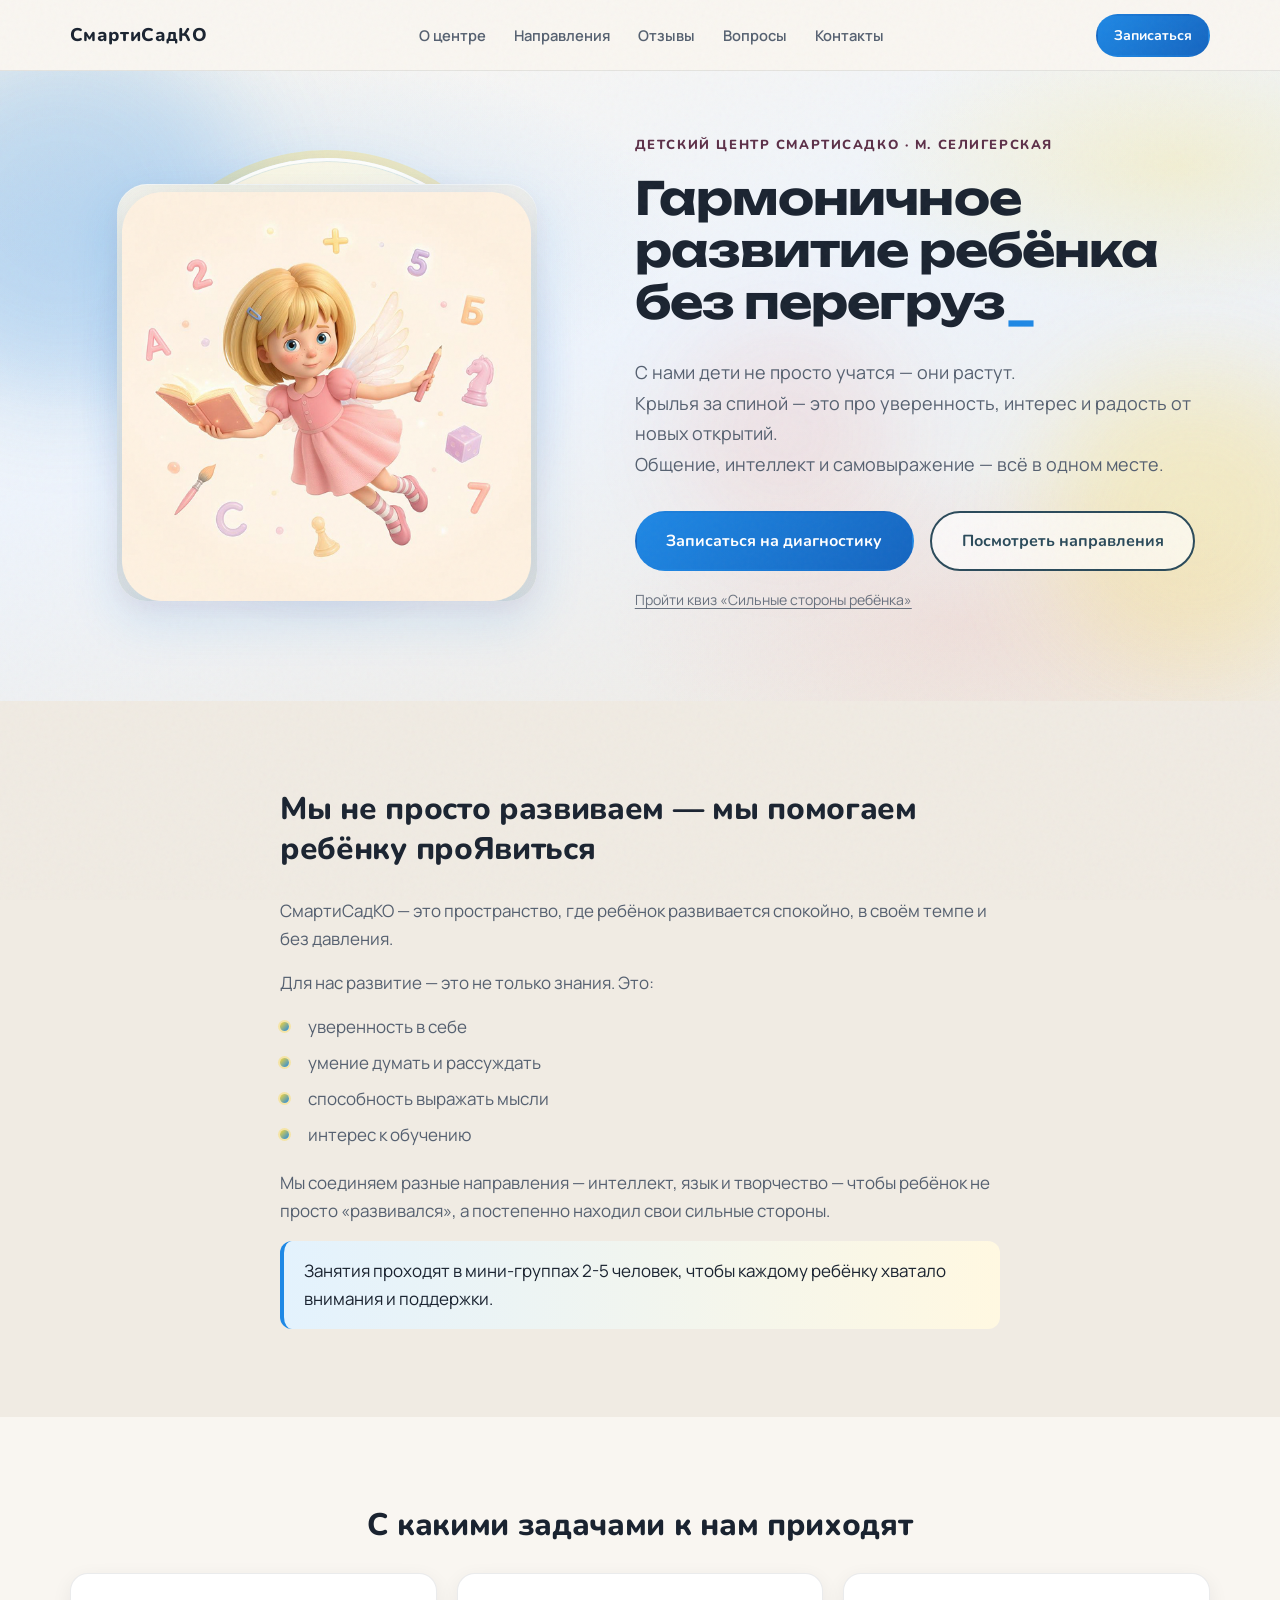
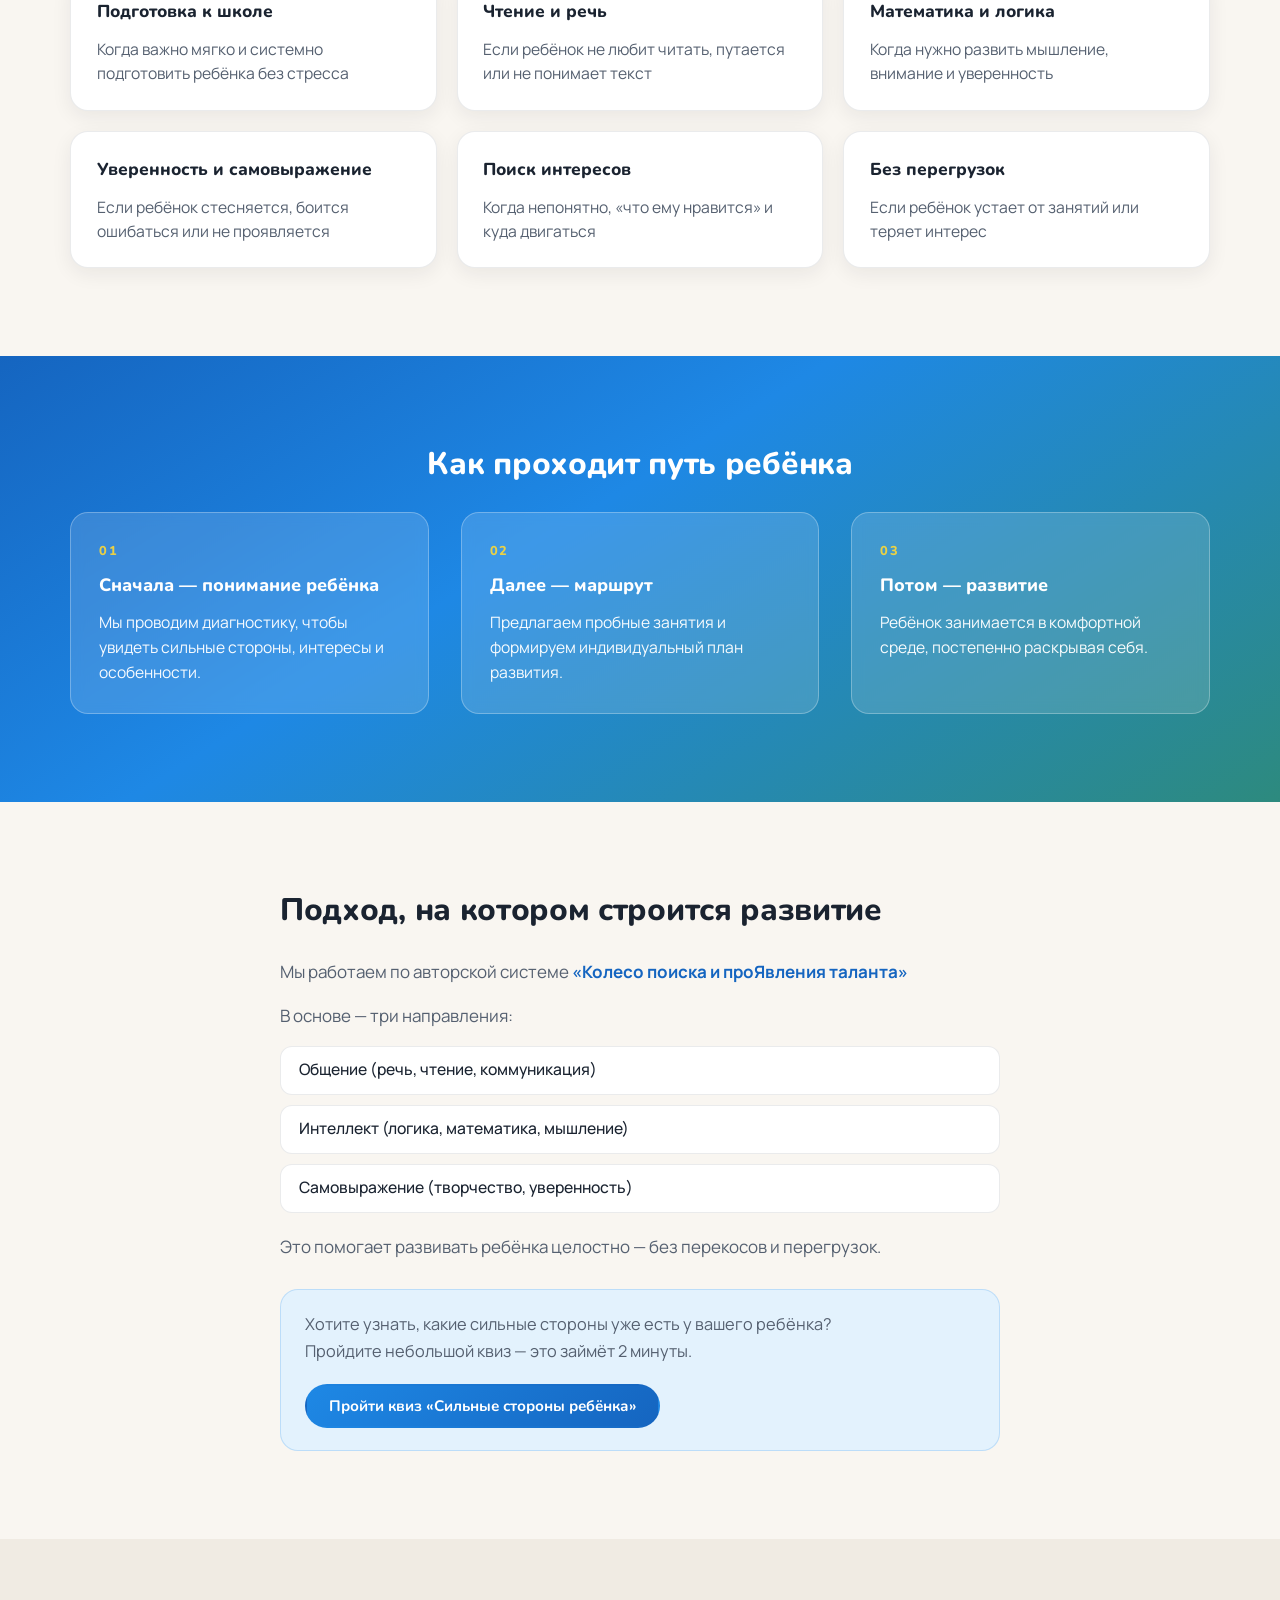
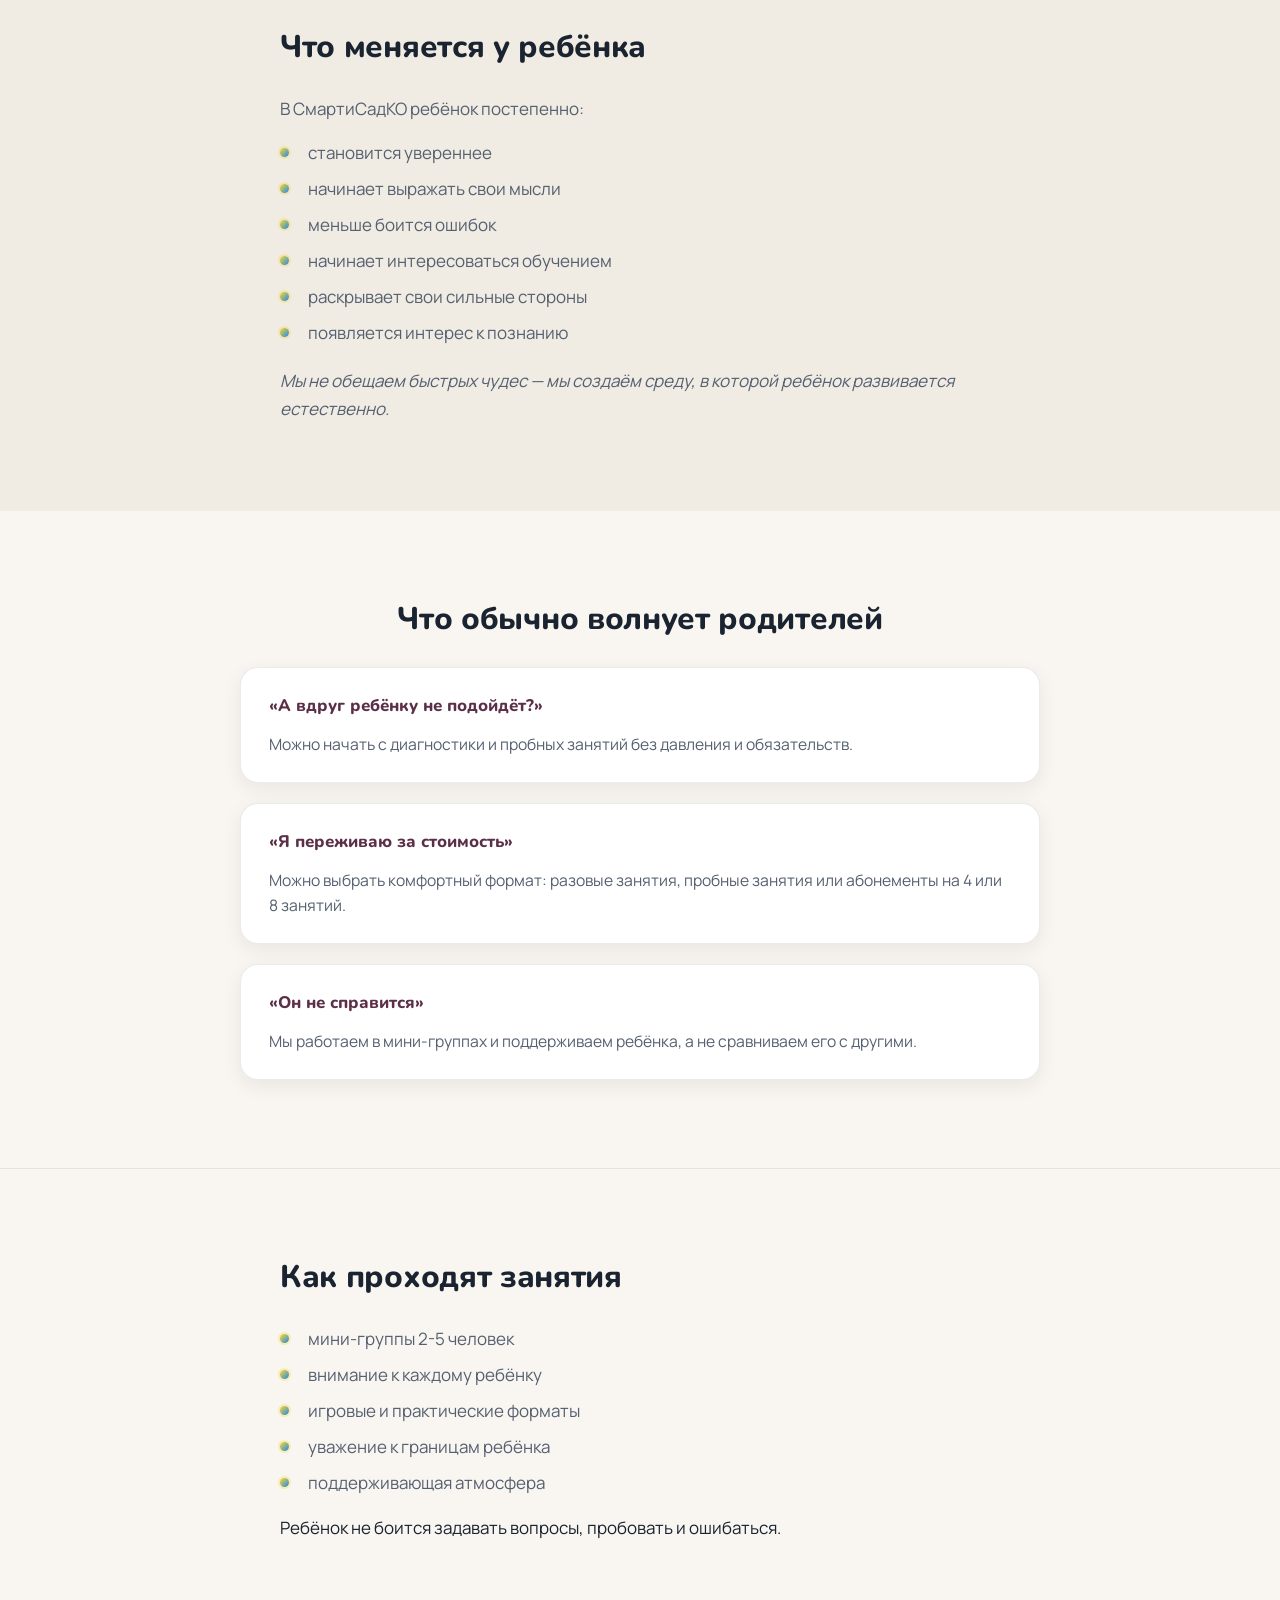
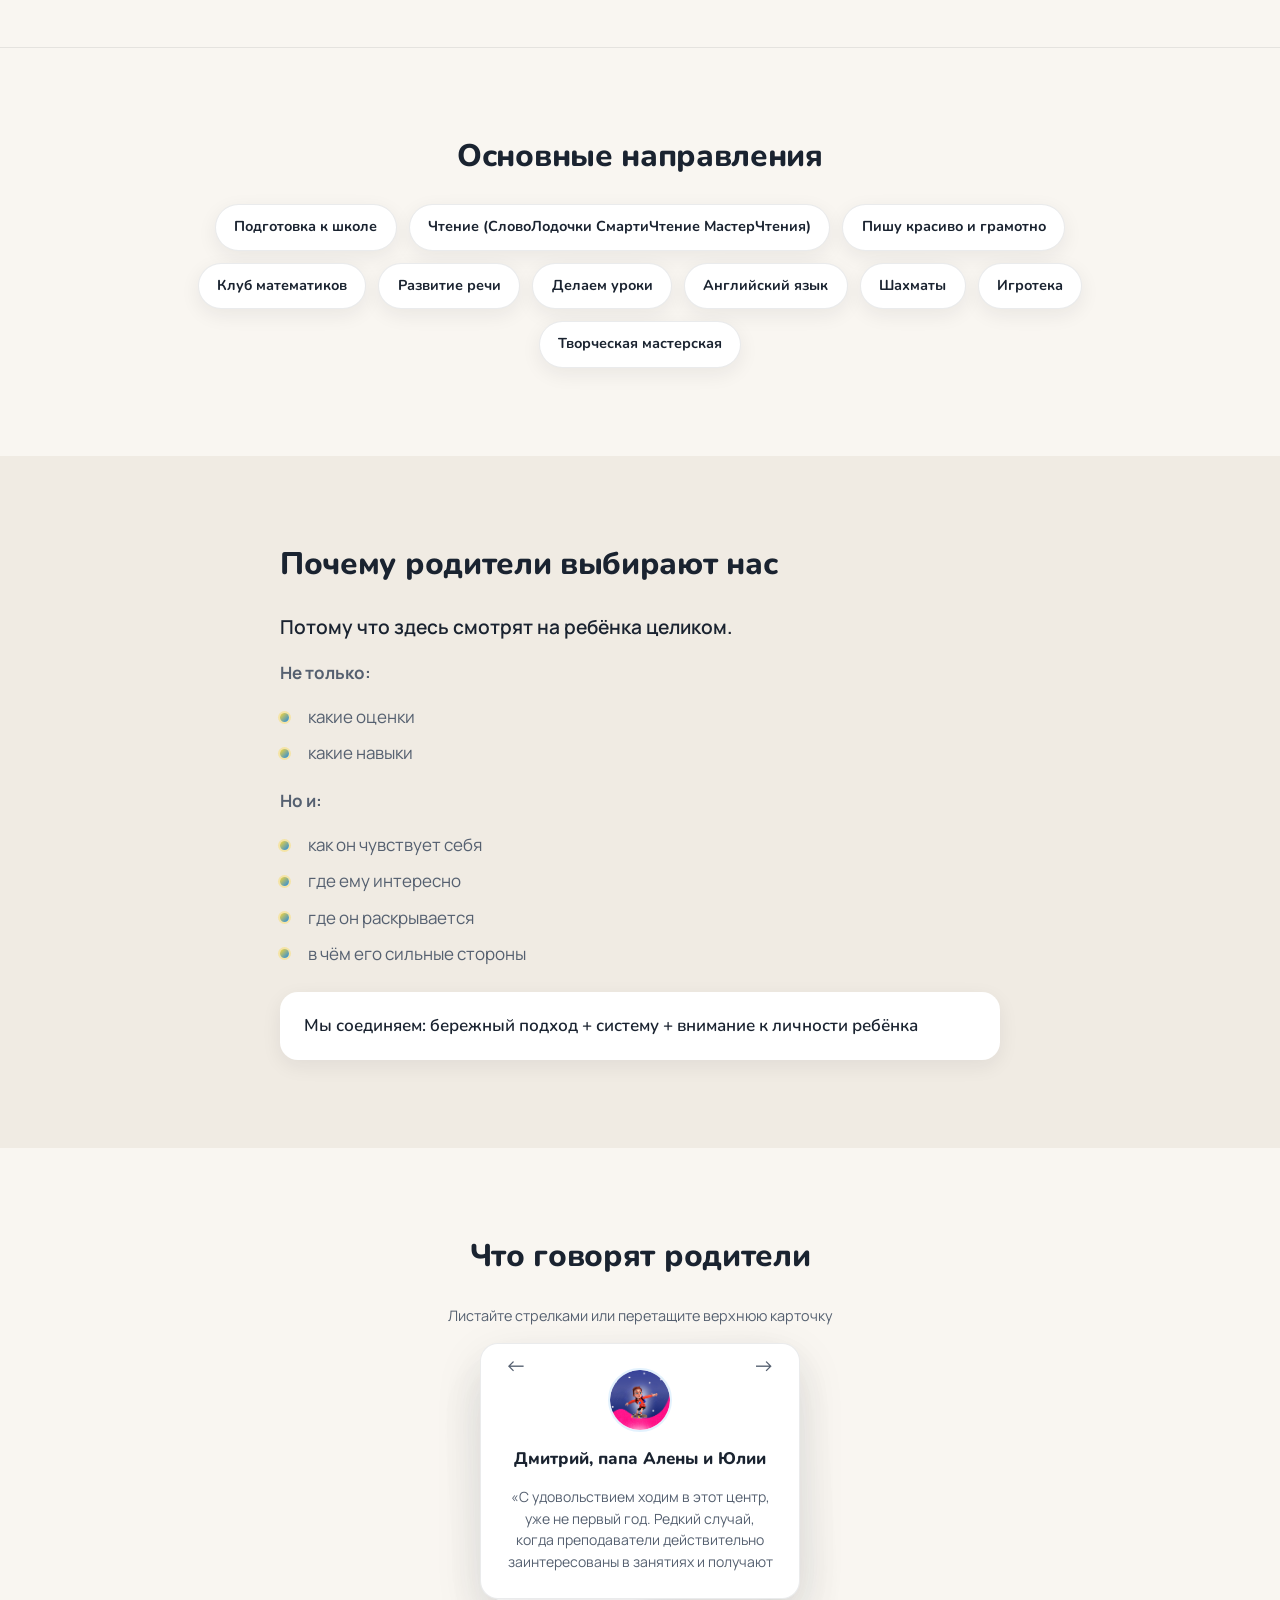
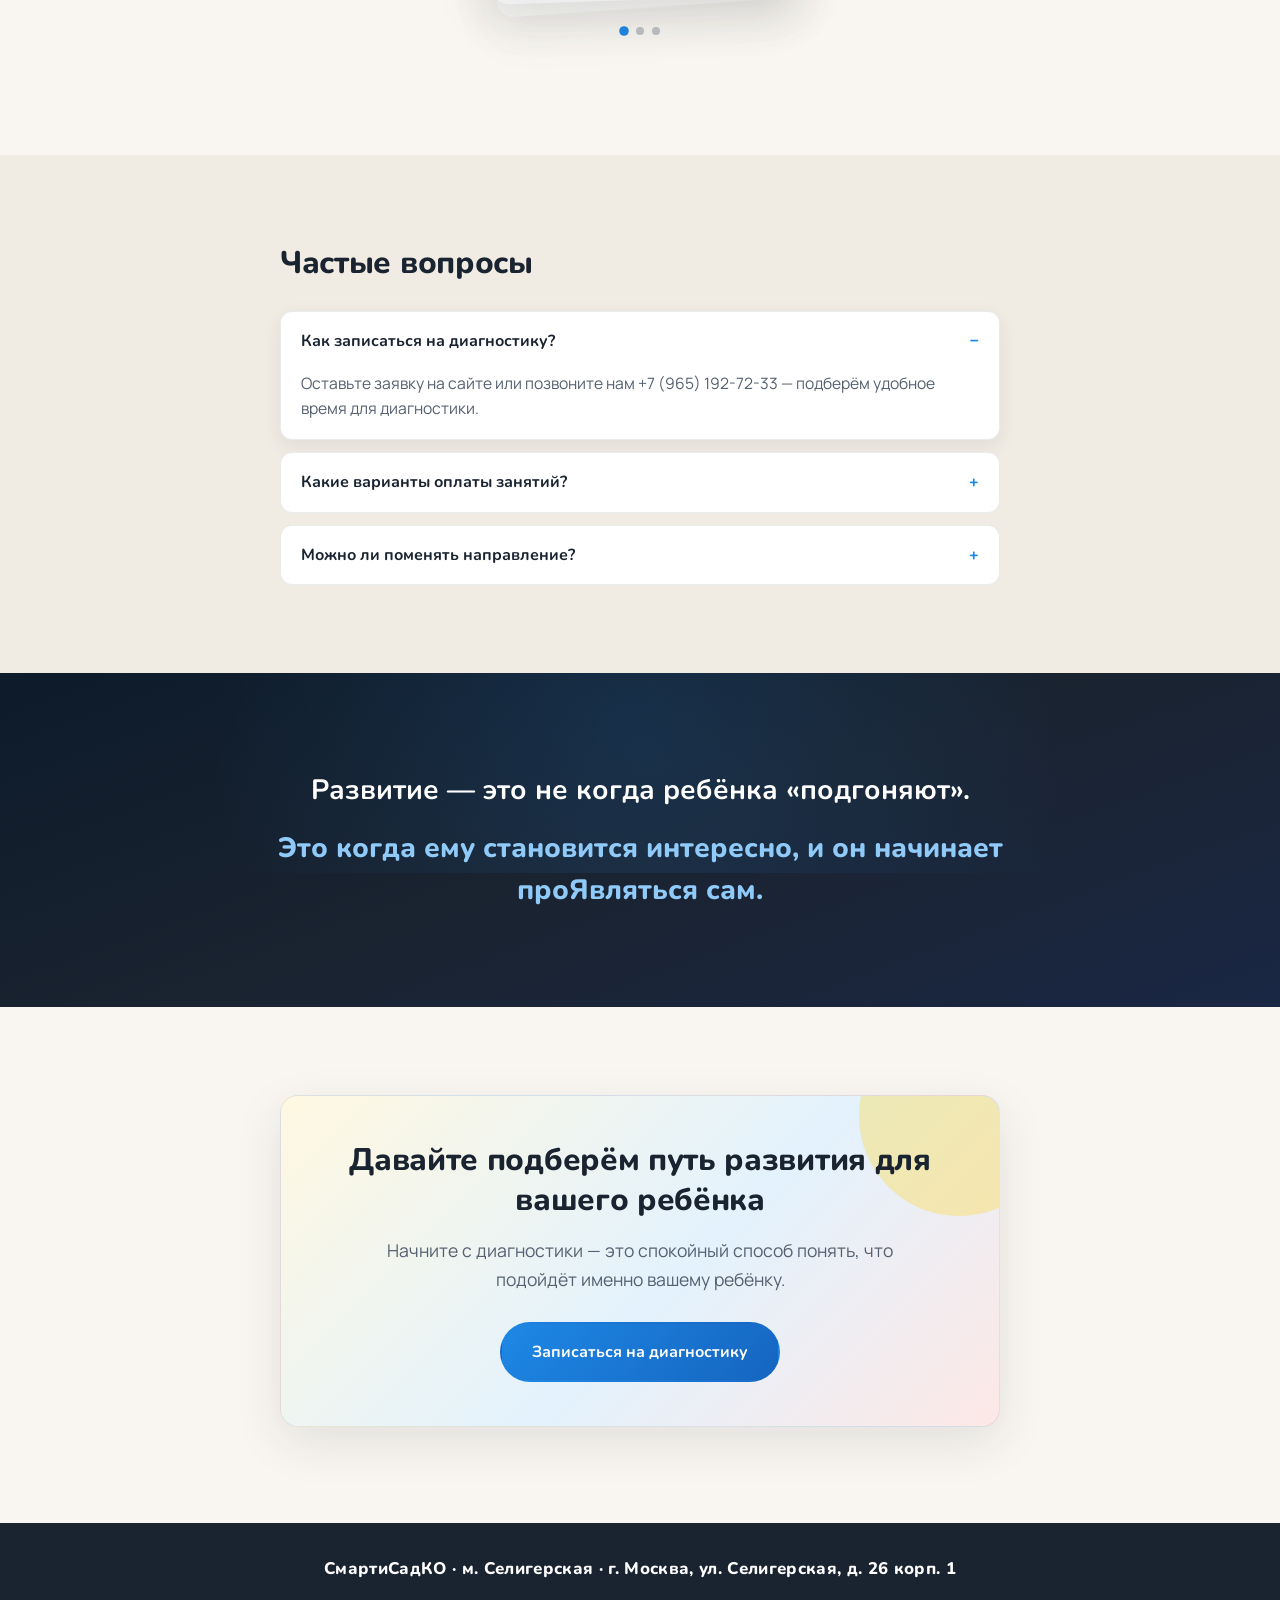
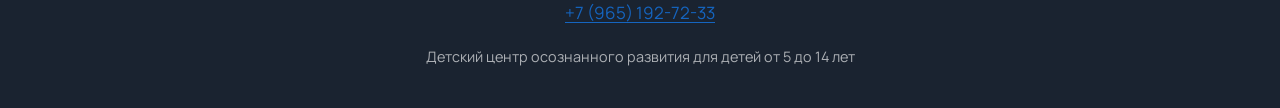
==== commit f246d34b: "fix: центрирование модалки квиза для GitHub Pages (flex + display) Made-with: Cursor" ====
--- a/index.html
+++ b/index.html
@@ -400,14 +400,6 @@
     </section>
   </main>
 
-  <div id="quizModal" class="modal" role="dialog" aria-modal="true" aria-labelledby="quiz-modal-title" hidden>
-    <div class="modal-content">
-      <span class="close-modal" role="button" tabindex="0" aria-label="Закрыть">&times;</span>
-      <h2 id="quiz-modal-title" class="visually-hidden">Квиз «Сильные стороны ребёнка»</h2>
-      <iframe id="quizIframe" src="" title="Квиз «Сильные стороны ребёнка»"></iframe>
-    </div>
-  </div>
-
   <div id="direction-modal" class="direction-modal" hidden aria-hidden="true">
     <div class="direction-modal__backdrop" data-direction-modal-backdrop tabindex="-1" aria-hidden="true"></div>
     <div class="direction-modal__panel" role="dialog" aria-modal="true" aria-labelledby="direction-modal-title">
@@ -428,25 +420,33 @@
   <script src="main.js" defer></script>
   <script src="testimonial-carousel.js" defer></script>
   <script src="directions-modal.js" defer></script>
+
+  <div id="quizModal" class="modal" role="dialog" aria-modal="true" aria-labelledby="quiz-modal-title">
+    <div class="modal-content">
+      <span class="close-modal" role="button" tabindex="0" aria-label="Закрыть">&times;</span>
+      <h2 id="quiz-modal-title" class="visually-hidden">Квиз «Сильные стороны ребёнка»</h2>
+      <iframe id="quizIframe" src="" title="Квиз «Сильные стороны ребёнка»"></iframe>
+    </div>
+  </div>
+
   <script>
 (function () {
   var modal = document.getElementById("quizModal");
   var iframe = document.getElementById("quizIframe");
   var closeBtn = document.querySelector("#quizModal .close-modal");
-  var quizPageUrl = "quiz/index.html";
 
   function openQuizModal() {
     if (!modal || !iframe) return;
-    if (!iframe.getAttribute("src") || iframe.src.indexOf("quiz/index.html") === -1) {
-      iframe.src = quizPageUrl;
+    if (!iframe.src || iframe.src.indexOf("quiz/index.html") === -1) {
+      iframe.src = new URL("quiz/index.html", window.location.href).href;
     }
-    modal.hidden = false;
+    modal.style.display = "flex";
     document.body.style.overflow = "hidden";
   }
 
   function closeQuizModal() {
     if (!modal) return;
-    modal.hidden = true;
+    modal.style.display = "none";
     document.body.style.overflow = "";
   }
 
@@ -467,7 +467,7 @@
   }
 
   document.addEventListener("keydown", function (e) {
-    if (e.key === "Escape" && modal && !modal.hidden) {
+    if (e.key === "Escape" && modal && modal.style.display === "flex") {
       closeQuizModal();
     }
   });
--- a/styles.css
+++ b/styles.css
@@ -884,42 +884,36 @@
 }
 
 /* Модальное окно квиза (iframe quiz/index.html) */
-#quizModal.modal {
-  display: flex;
-  align-items: center;
-  justify-content: center;
+.modal {
+  display: none;
   position: fixed;
-  z-index: 22000;
+  top: 0;
   left: 0;
-  top: 0;
   width: 100%;
   height: 100%;
-  max-height: 100dvh;
-  padding: max(12px, env(safe-area-inset-top, 0px)) max(12px, env(safe-area-inset-right, 0px))
-    max(12px, env(safe-area-inset-bottom, 0px)) max(12px, env(safe-area-inset-left, 0px));
   background-color: rgba(0, 0, 0, 0.8);
+  z-index: 10000;
+  justify-content: center;
+  align-items: center;
   box-sizing: border-box;
-  overflow: auto;
-  -webkit-overflow-scrolling: touch;
-}
-
-#quizModal.modal[hidden] {
-  display: none !important;
-}
-
-#quizModal .modal-content {
-  position: relative;
-  flex-shrink: 0;
-  background-color: #fff;
-  margin: 0;
+}
+
+.modal-content {
+  position: relative;
+  background: white;
   padding: 20px;
   width: 90%;
   max-width: 1000px;
-  max-height: min(92vh, calc(100dvh - 24px));
   border-radius: 16px;
+  margin: 0;
   box-sizing: border-box;
-  overflow: auto;
-  -webkit-overflow-scrolling: touch;
+}
+
+#quizIframe {
+  width: 100%;
+  height: 80vh;
+  border: none;
+  border-radius: 12px;
 }
 
 #quizModal .close-modal {
@@ -935,15 +929,6 @@
 
 #quizModal .close-modal:hover {
   color: #000;
-}
-
-#quizModal #quizIframe {
-  width: 100%;
-  height: min(80vh, calc(100dvh - 140px));
-  max-height: min(80vh, calc(92dvh - 120px));
-  border: none;
-  border-radius: 12px;
-  display: block;
 }
 
 .visually-hidden {
@@ -959,15 +944,15 @@
 }
 
 @media (max-width: 768px) {
-  #quizModal .modal-content {
+  .modal-content {
     width: min(95%, calc(100vw - 24px));
-    max-height: min(90vh, calc(100dvh - 16px));
-    padding: 16px;
-  }
-
-  #quizModal #quizIframe {
-    height: min(68vh, calc(100dvh - 160px));
-    max-height: min(68vh, calc(90dvh - 140px));
+    max-height: calc(100dvh - 24px);
+    overflow: auto;
+    -webkit-overflow-scrolling: touch;
+  }
+
+  #quizIframe {
+    height: min(70vh, calc(100dvh - 120px));
   }
 }
 
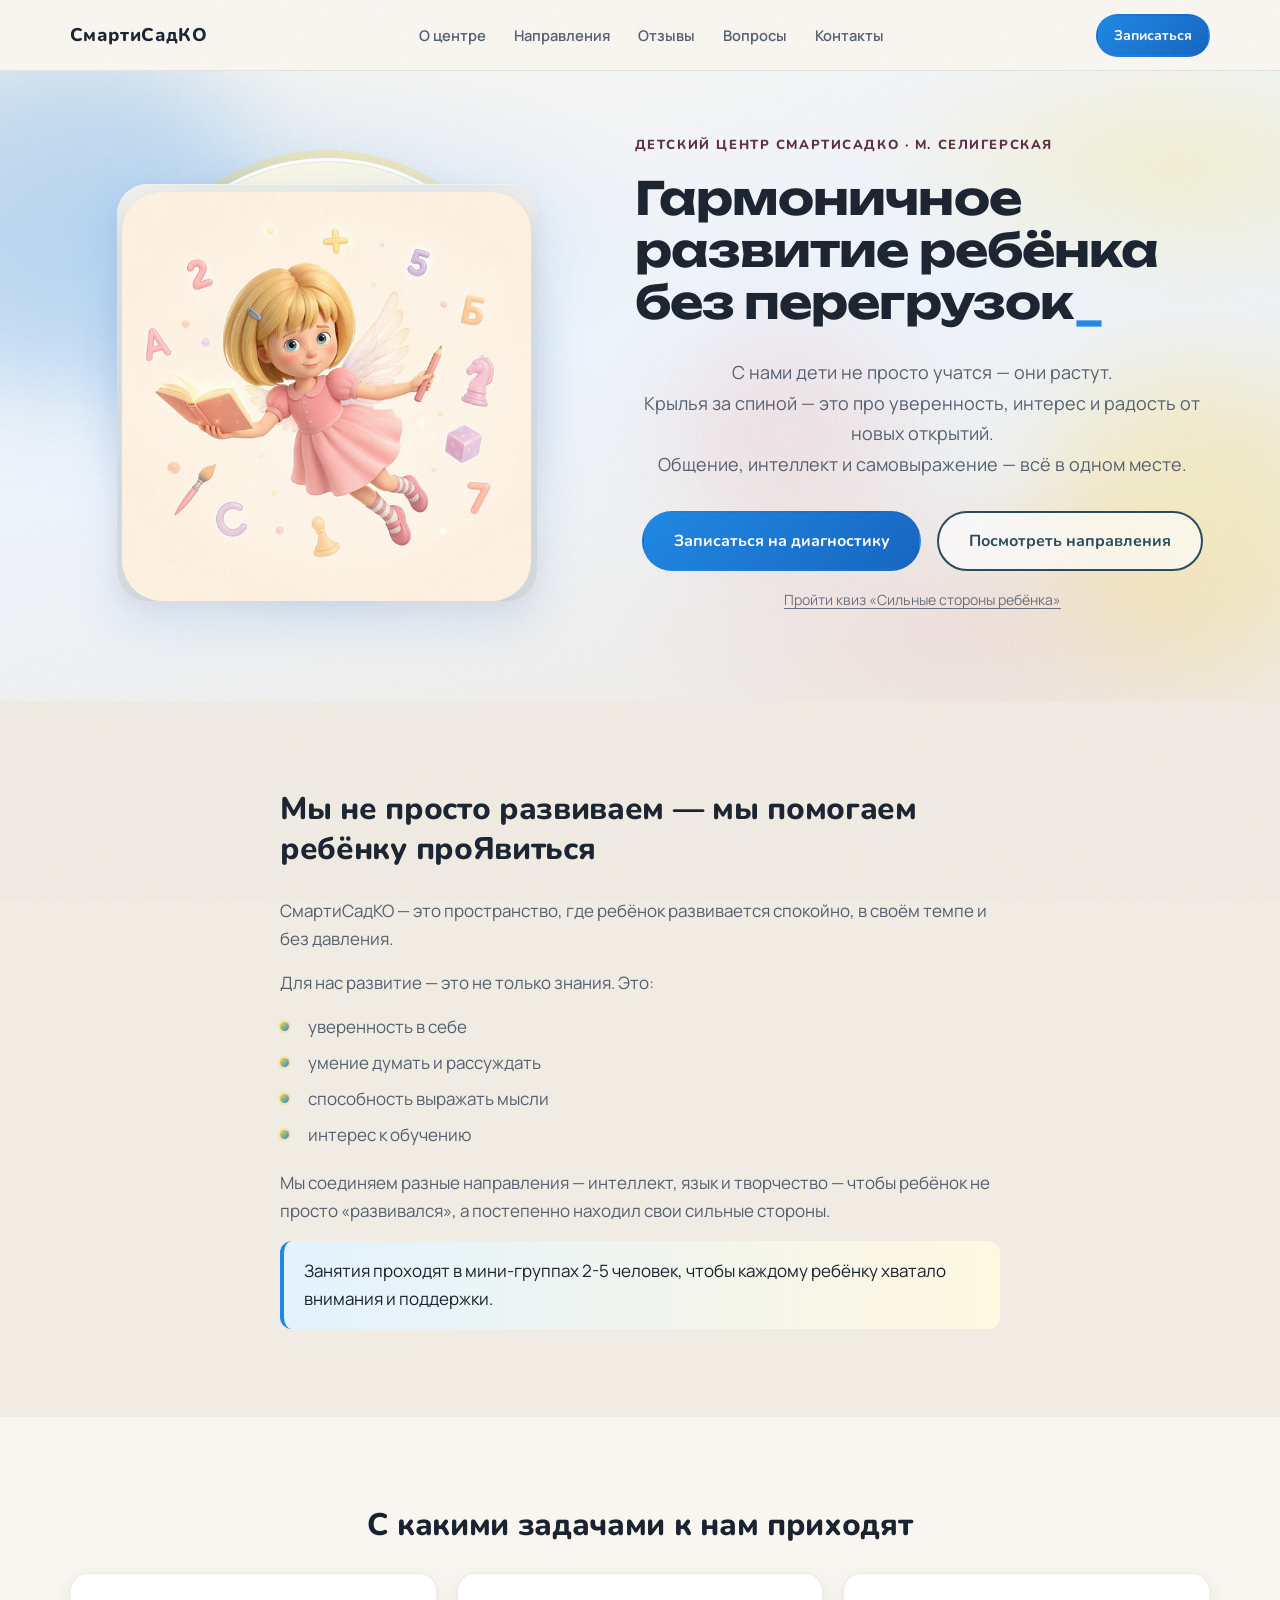
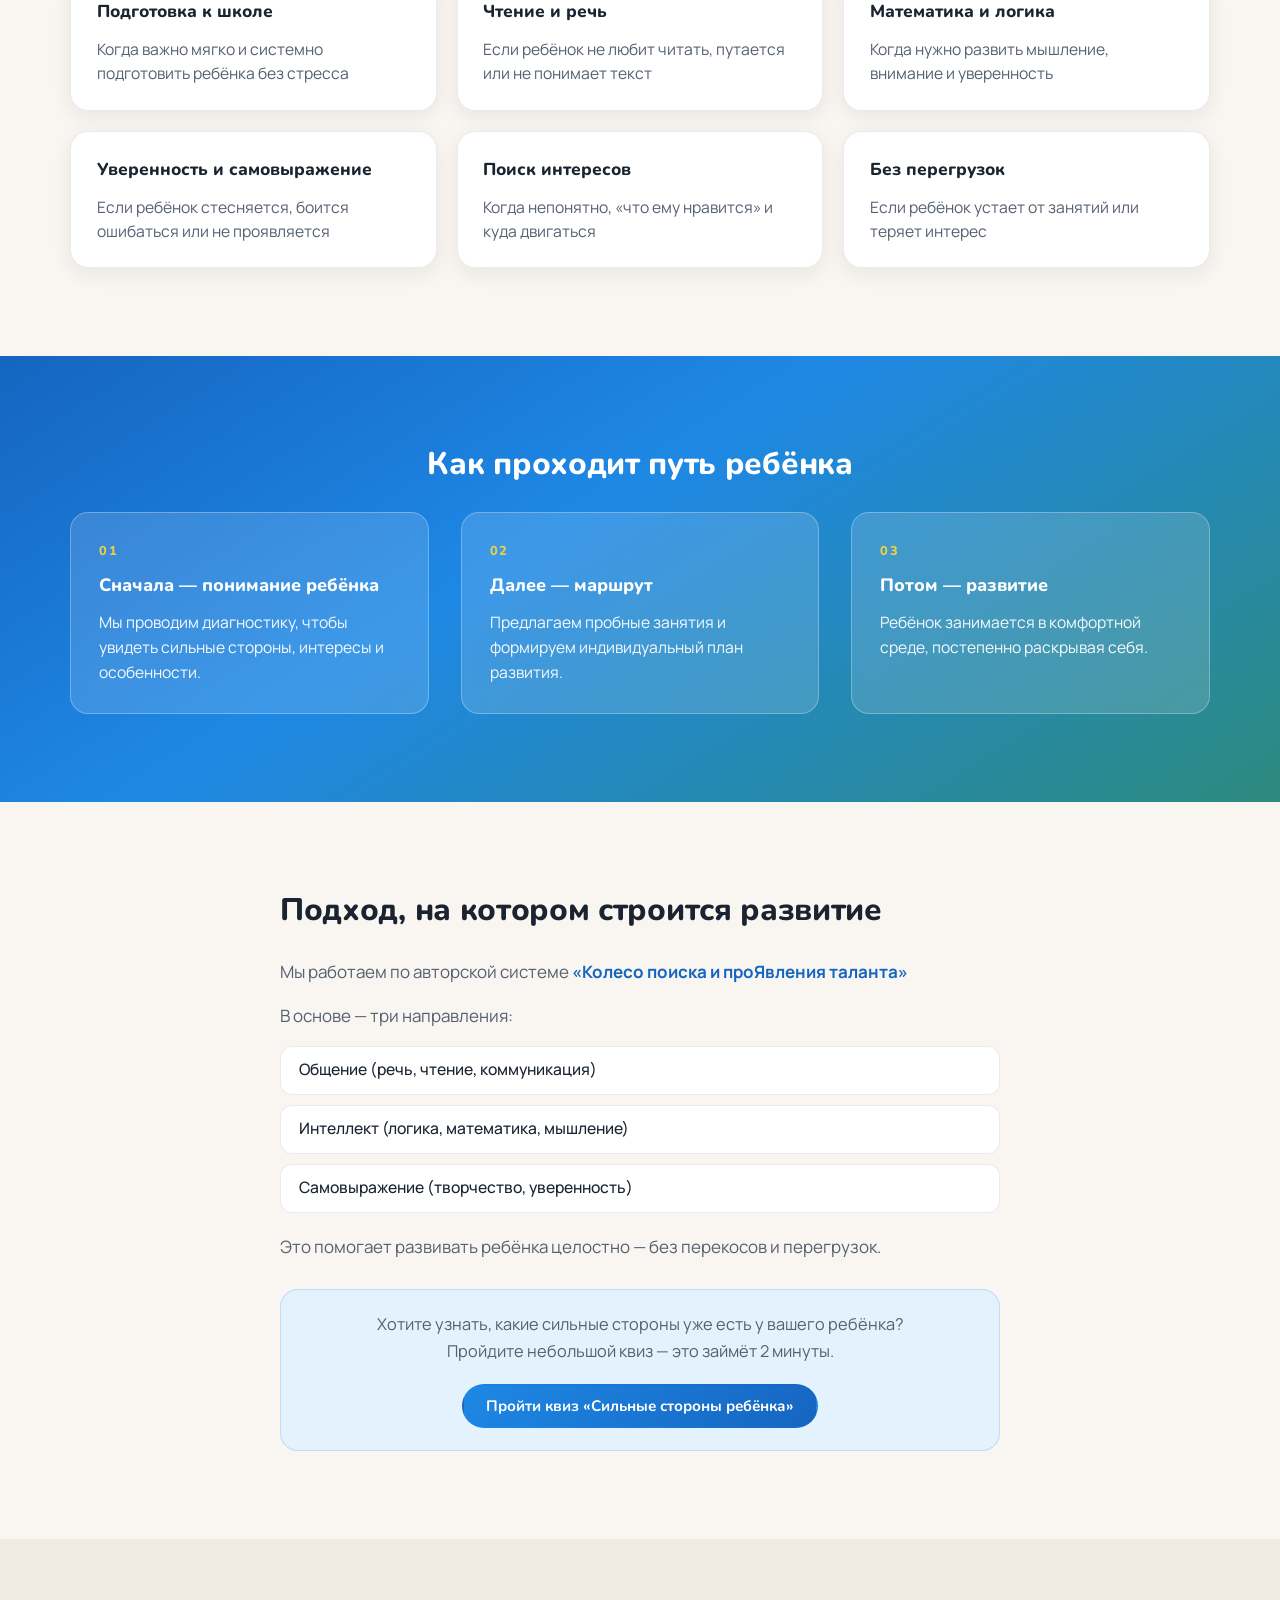
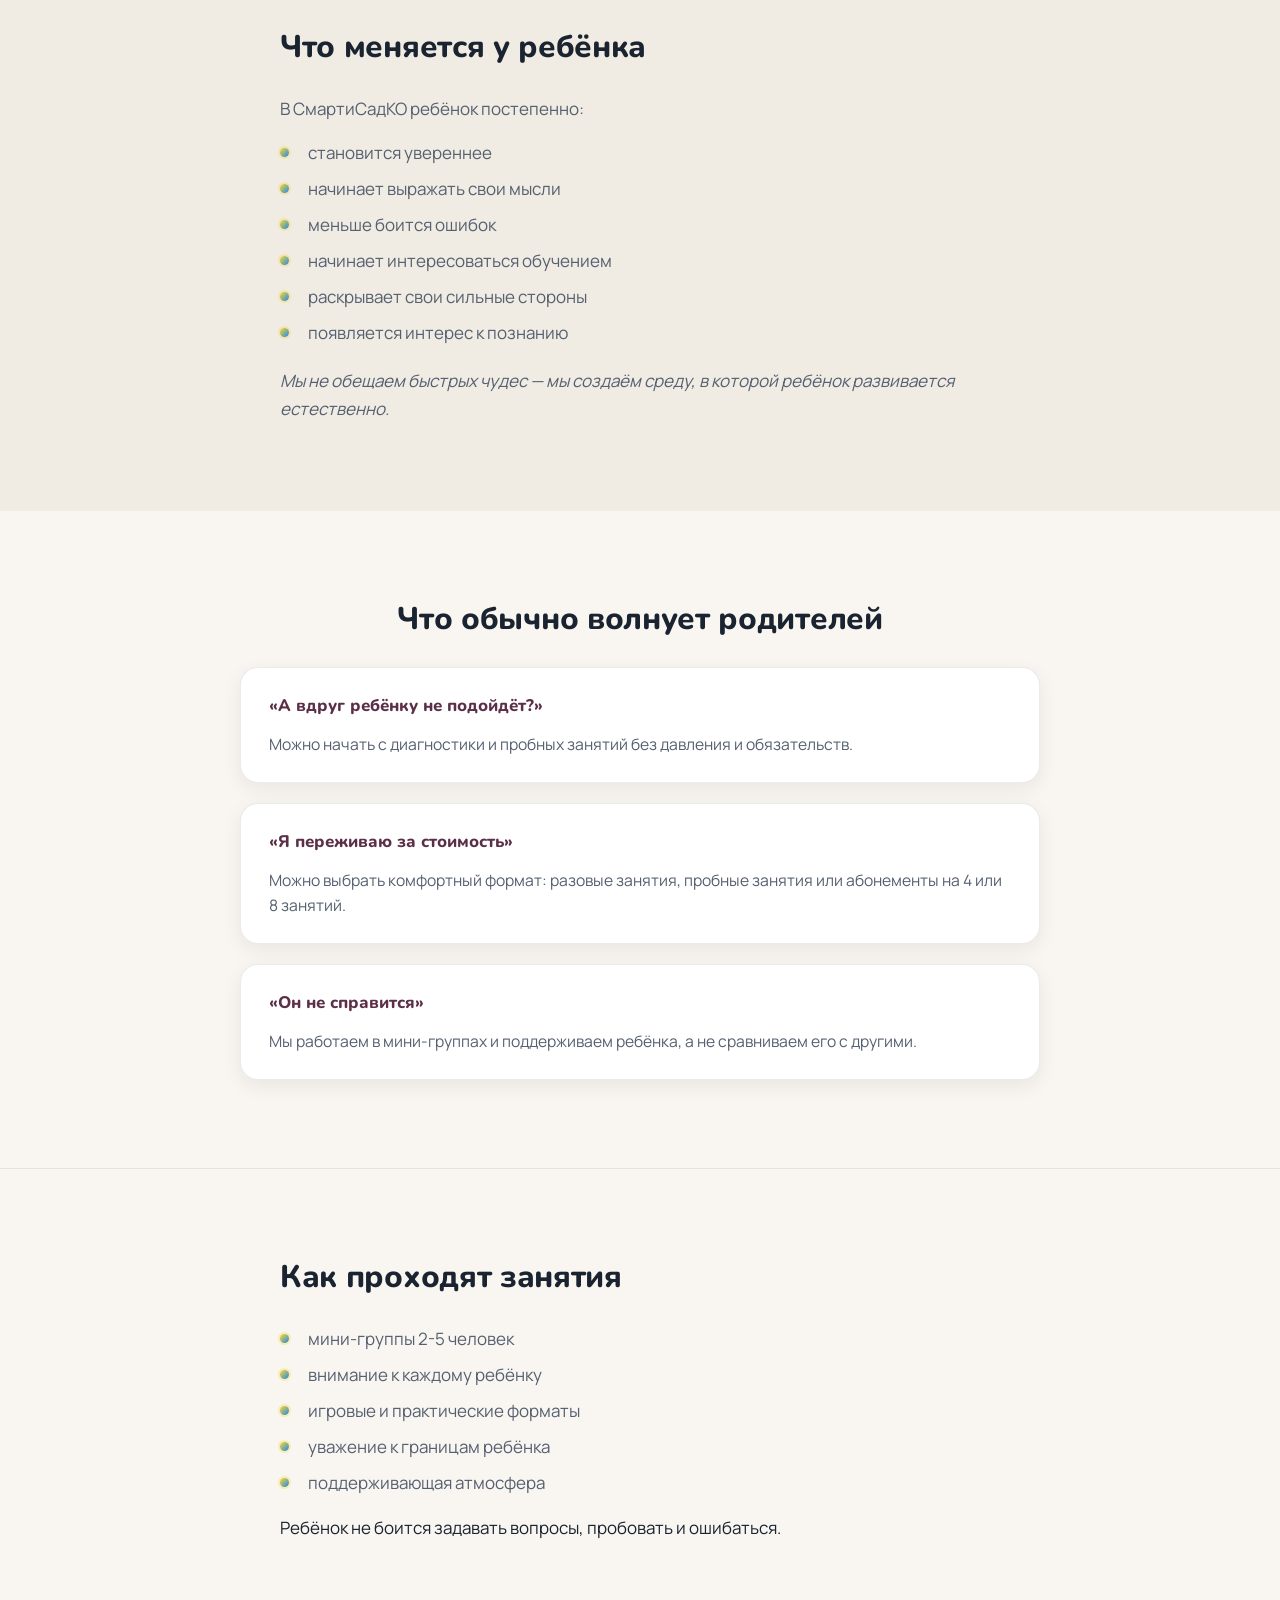
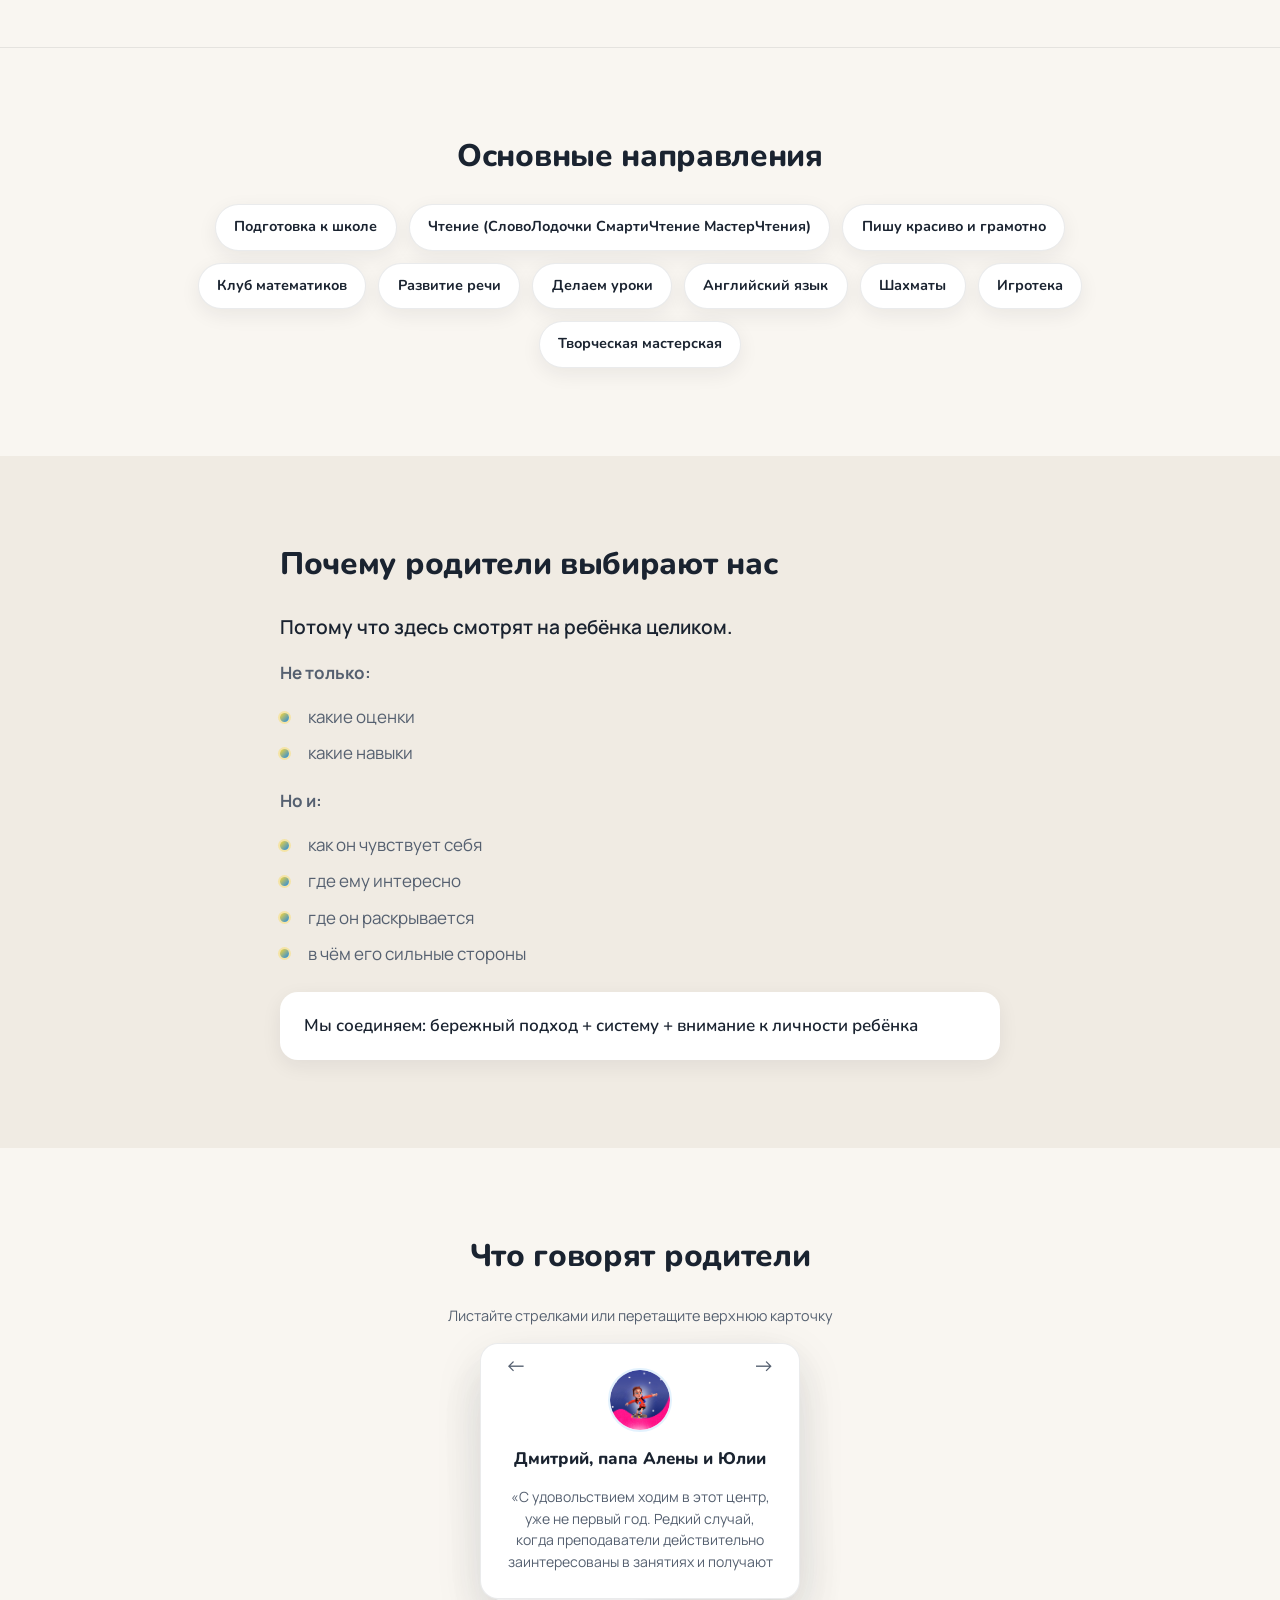
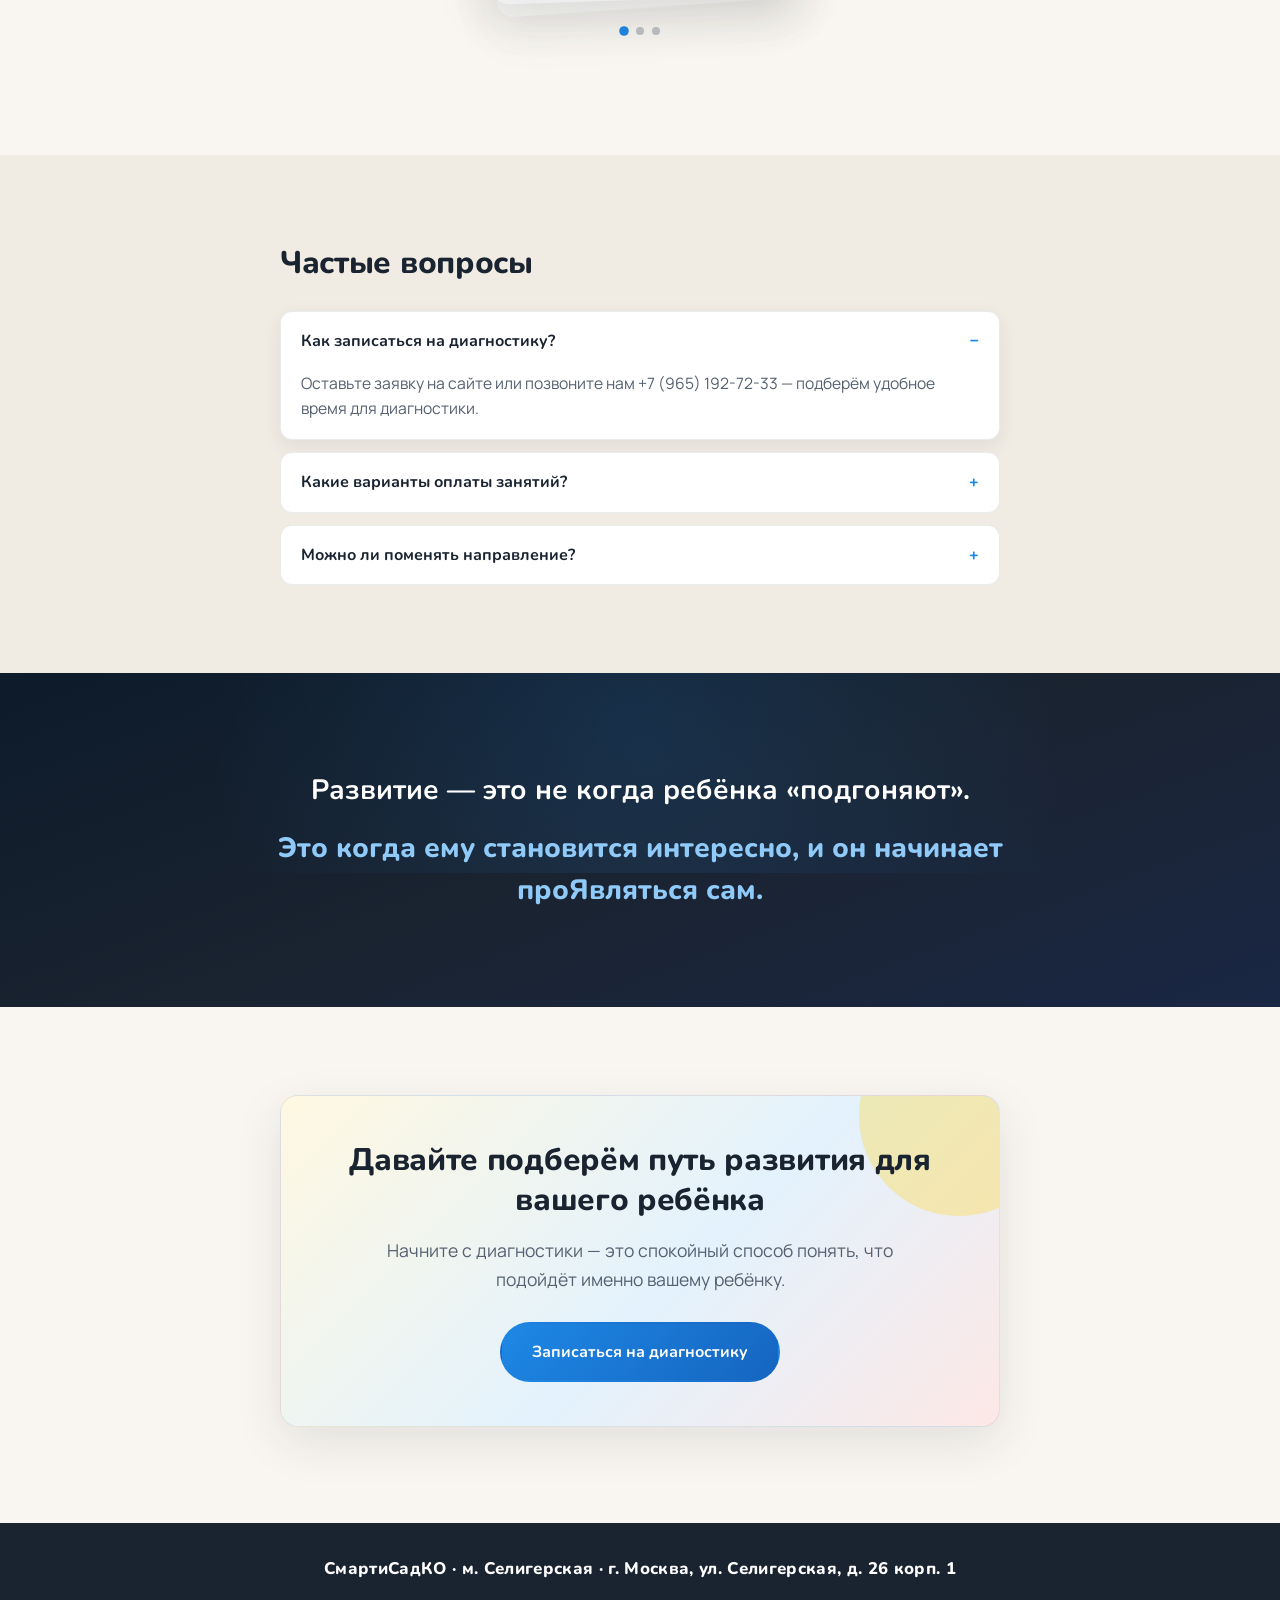
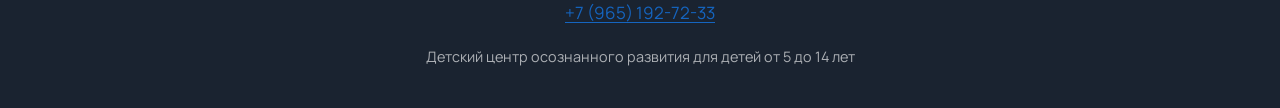
==== commit 42b0f5cd: "выровнены ссылка и кнопка на квиз" ====
--- a/index.html
+++ b/index.html
@@ -46,16 +46,18 @@
               aria-hidden="true">_</span>
             <noscript>Гармоничное развитие ребёнка без перегрузок</noscript>
           </h1>
-          <p class="hero__lead hero__anim" data-anim style="--d: 180ms">С нами дети не просто учатся — они растут.<br>Крылья за спиной — это про уверенность, интерес и радость от новых открытий.<br>Общение, интеллект и самовыражение — всё в одном месте.</p>
-          <div class="hero__actions hero__anim" data-anim style="--d: 270ms">
-            <a class="btn btn--primary btn--large" href="#cta">Записаться на диагностику</a>
-            <a class="btn btn--outline btn--large" href="#directions">Посмотреть направления</a>
-          </div>
-          <p class="hero__quiz-note hero__anim" data-anim style="--d: 340ms">
-            <button type="button" class="hero__quiz-link quiz-trigger-main">
-              Пройти квиз «Сильные стороны ребёнка»
-            </button>
-          </p>
+          <div class="hero__cta-stack">
+            <p class="hero__lead hero__anim" data-anim style="--d: 180ms">С нами дети не просто учатся — они растут.<br>Крылья за спиной — это про уверенность, интерес и радость от новых открытий.<br>Общение, интеллект и самовыражение — всё в одном месте.</p>
+            <div class="hero__actions hero__anim" data-anim style="--d: 270ms">
+              <a class="btn btn--primary btn--large" href="#cta">Записаться на диагностику</a>
+              <a class="btn btn--outline btn--large" href="#directions">Посмотреть направления</a>
+            </div>
+            <p class="hero__quiz-note hero__anim" data-anim style="--d: 340ms">
+              <button type="button" class="hero__quiz-link quiz-trigger-main">
+                Пройти квиз «Сильные стороны ребёнка»
+              </button>
+            </p>
+          </div>
         </div>
         <figure class="hero__figure" aria-label="Персонаж СмартиСадКО">
           <div class="hero__figure-ring" aria-hidden="true"></div>
--- a/styles.css
+++ b/styles.css
@@ -410,17 +410,38 @@
   max-width: min(40rem, 100%);
 }
 
+/* Лид + кнопки + ссылка на квиз — общее центрирование в колонке героя */
+.hero__cta-stack {
+  display: flex;
+  flex-direction: column;
+  align-items: center;
+  text-align: center;
+  width: 100%;
+}
+
+.hero__cta-stack .hero__lead {
+  margin-left: auto;
+  margin-right: auto;
+}
+
+.hero__cta-stack .hero__actions {
+  justify-content: center;
+}
+
+.hero__cta-stack .hero__quiz-note {
+  position: relative;
+  z-index: 2;
+  margin: 0.85rem 0 0;
+  max-width: min(40rem, 100%);
+  margin-left: auto;
+  margin-right: auto;
+  text-align: center;
+}
+
 .hero__actions {
   display: flex;
   flex-wrap: wrap;
   gap: 1rem;
-}
-
-.hero__quiz-note {
-  position: relative;
-  z-index: 2;
-  margin: 0.85rem 0 0;
-  max-width: min(40rem, 100%);
 }
 
 .hero__quiz-link {
@@ -445,11 +466,16 @@
 }
 
 .method-quiz-cta {
+  display: flex;
+  flex-direction: column;
+  align-items: center;
+  text-align: center;
   margin-top: 1.75rem;
   padding: 1.35rem 1.5rem;
   background: var(--brand-blue-soft);
   border: 1px solid rgba(30, 136, 229, 0.2);
   border-radius: var(--radius);
+  box-sizing: border-box;
 }
 
 .method-quiz-cta__text {
@@ -457,10 +483,13 @@
   font-size: 1.02rem;
   line-height: 1.65;
   color: var(--ink);
+  max-width: 100%;
 }
 
 .method-quiz-cta .btn {
   margin-top: 0.15rem;
+  max-width: 100%;
+  box-sizing: border-box;
 }
 
 /* Появление текста героя каскадом */
@@ -1647,19 +1676,6 @@
     margin-inline: auto;
   }
 
-  .hero__lead {
-    margin-inline: auto;
-  }
-
-  .hero__actions {
-    justify-content: center;
-  }
-
-  .hero__quiz-note {
-    margin-inline: auto;
-    text-align: center;
-  }
-
   .eyebrow {
     justify-content: center;
   }
